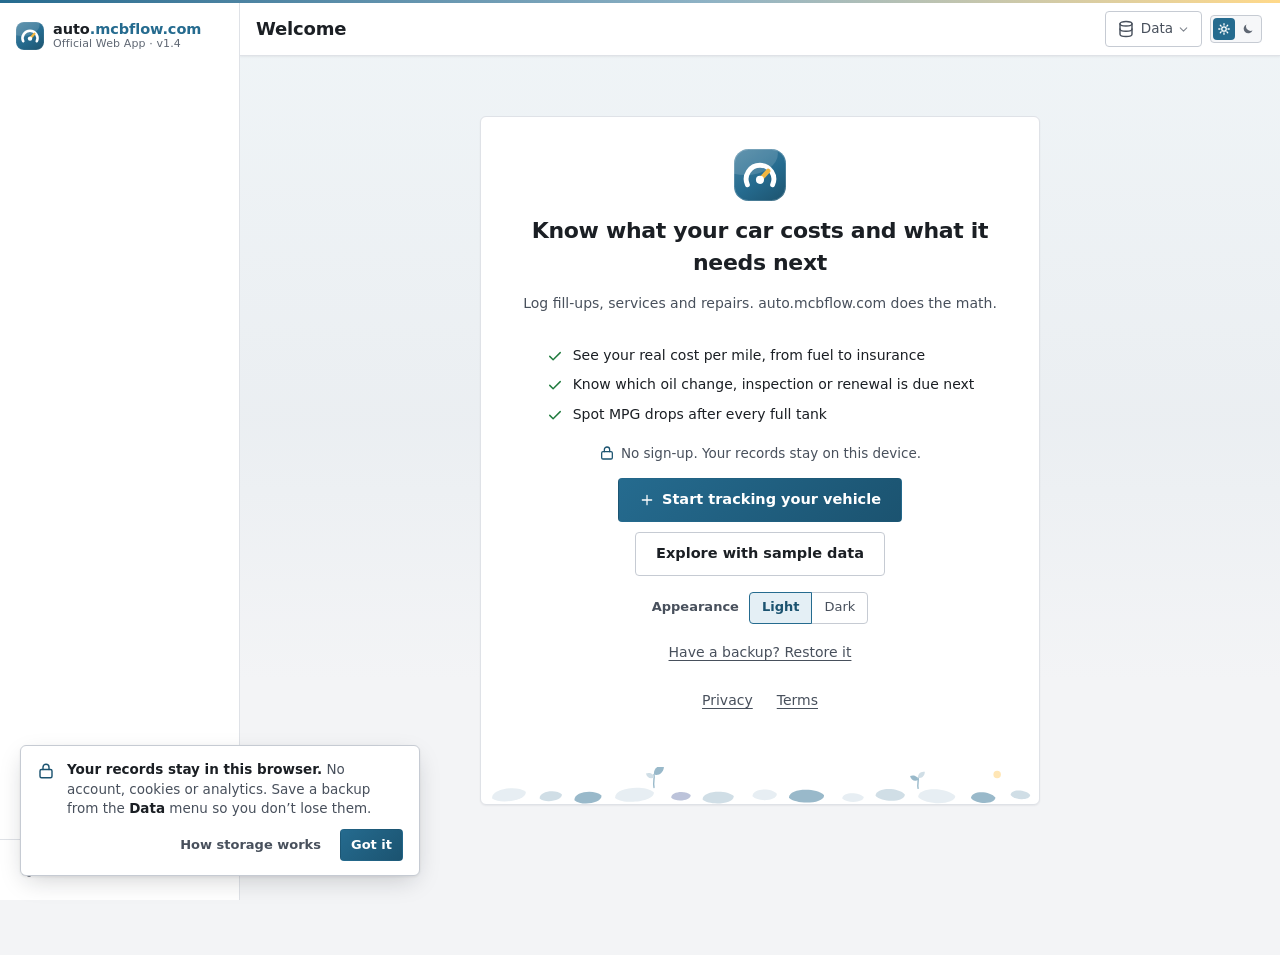
==== index.html @ eeb6099e "Add files via upload" ====
<!DOCTYPE html>
<html lang="en" data-app-short="Auto" data-app-domain="auto.mcbflow.com">
<head>
<meta charset="utf-8">
<meta name="viewport" content="width=device-width, initial-scale=1, viewport-fit=cover">
<title>Auto | Overview</title>
<meta name="description" content="Free vehicle log for fuel, service, repairs and cost per mile, with reminders for what’s due next. No account. Your records stay on your device.">
<link rel="canonical" href="https://auto.mcbflow.com/">
<meta name="theme-color" content="#256b8f">
<meta http-equiv="Content-Security-Policy" content="default-src 'none'; script-src 'self' 'unsafe-inline'; connect-src https://rxvcjdwmvxhwbdwncfhj.supabase.co; style-src 'self' 'unsafe-inline'; img-src 'self' data: blob:; manifest-src 'self'; worker-src 'self'; base-uri 'none'; form-action 'none'">
<meta name="referrer" content="no-referrer">
<meta property="og:type" content="website">
<meta property="og:site_name" content="auto.mcbflow.com">
<meta property="og:title" content="auto.mcbflow.com: free vehicle log for fuel, service and cost per mile">
<meta property="og:description" content="Free vehicle log for fuel, service, repairs and cost per mile, with reminders for what’s due next. No account. Your records stay on your device.">
<meta property="og:url" content="https://auto.mcbflow.com/">
<meta property="og:image" content="https://auto.mcbflow.com/og-image.png">
<meta property="og:image:width" content="1200">
<meta property="og:image:height" content="630">
<meta property="og:image:alt" content="auto.mcbflow.com: a vehicle log showing cost per mile, fuel economy and maintenance due">
<meta name="twitter:card" content="summary_large_image">
<script type="application/ld+json">{"@context":"https://schema.org","@type":"WebApplication","name":"auto.mcbflow.com","alternateName":"Auto","url":"https://auto.mcbflow.com/","description":"Free vehicle log for fuel, service, repairs and cost per mile, with reminders for what's due next. No account. Your records stay on your device.","applicationCategory":"UtilitiesApplication","operatingSystem":"Any (runs in a web browser)","isAccessibleForFree":true,"offers":{"@type":"Offer","price":"0","priceCurrency":"USD"},"author":{"@type":"Person","name":"Matthew Broyer","url":"https://matthewbroyer.com/"}}</script>
<meta name="mobile-web-app-capable" content="yes">
<meta name="apple-mobile-web-app-capable" content="yes">
<meta name="apple-mobile-web-app-title" content="Auto">
<meta name="application-name" content="Auto">
<link rel="manifest" href="manifest.json">
<link rel="apple-touch-icon" href="apple-touch-icon.png">
<link rel="icon" href="favicon.svg" type="image/svg+xml">
<link rel="icon" href="favicon.ico" sizes="any">
<script>
/* Load light unless dark was picked last time. Runs before first paint. */
(function(){var t='light';try{var d=JSON.parse(localStorage.getItem('auto')||'null');if(d&&d.settings&&d.settings.theme==='dark')t='dark'}catch(e){}document.documentElement.setAttribute('data-theme',t)})();
</script>
<style>
:root{
  color-scheme: light;
  /* shared "Utility" neutrals; app accent = steel/gunmetal */
  --bg:#f3f4f6; --surface:#ffffff; --surface-2:#f6f7f9; --surface-3:#eceef2; --border:#dfe2e7; --border-2:#c6cbd3;
  --text:#1b1f24; --text-2:#48505c; --muted:#5f6773;
  --accent:#256b8f; --accent-strong:#1b5370; --accent-soft:#e4eff5; --on-accent:#ffffff; --accent-line:rgba(37,107,143,.38);
  --ok:#1f7a3d; --ok-soft:#e3f2e8; --warn:#9a5c00; --warn-soft:#fbefd9; --bad:#b8322b; --bad-soft:#fbe5e3;
  /* chart series: steel-blue lead + validated companions (light surface) */
  --s1:#256b8f; --s2:#c47d10; --s3:#1f9d93; --s4:#7b5cc4; --s5:#d9677b; --s6:#6f7f2a;
  --grid:#e8eaed; --shadow:0 1px 2px rgba(20,24,31,.06); --on-bad:#ffffff;
  --r:6px; --r-sm:4px; --ctl:38px; --ctl-sm:32px; --ease:120ms ease;
  --font:"Segoe UI Variable Text","Segoe UI",system-ui,-apple-system,BlinkMacSystemFont,Roboto,"Helvetica Neue",Arial,sans-serif;
  --shadow-pop:0 8px 24px -6px rgba(20,24,31,.22),0 1px 3px rgba(20,24,31,.08); --hover-band:rgba(20,24,31,.045);
}
@media (prefers-color-scheme: dark){
  :root:where(:not([data-theme="light"])){
    color-scheme: dark;
    --bg:#16181c; --surface:#1e2126; --surface-2:#25292f; --surface-3:#2d3238; --border:#30353c; --border-2:#434a53;
    --text:#e9ecf0; --text-2:#b4bbc5; --muted:#8e97a3;
    --accent:#7db6d4; --accent-strong:#a6cde3; --accent-soft:#1f323d; --on-accent:#08161e; --accent-line:rgba(125,182,212,.45);
    --ok:#56c585; --ok-soft:#173226; --warn:#e5a740; --warn-soft:#3a2b12; --bad:#f07a70; --bad-soft:#3d1c1a;
    --s1:#5ba3c9; --s2:#bb7f14; --s3:#22a095; --s4:#8e7ae0; --s5:#d0637c; --s6:#6c8a2a;
    --grid:#2b3037; --shadow:0 1px 2px rgba(0,0,0,.3); --on-bad:#1c0c0b;
    --shadow-pop:0 10px 28px -6px rgba(0,0,0,.6),0 0 0 1px rgba(255,255,255,.03); --hover-band:rgba(255,255,255,.05);
  }
}
:root[data-theme="dark"]{
  color-scheme: dark;
  --bg:#16181c; --surface:#1e2126; --surface-2:#25292f; --surface-3:#2d3238; --border:#30353c; --border-2:#434a53;
  --text:#e9ecf0; --text-2:#b4bbc5; --muted:#8e97a3;
  --accent:#7db6d4; --accent-strong:#a6cde3; --accent-soft:#1f323d; --on-accent:#08161e; --accent-line:rgba(125,182,212,.45);
  --ok:#56c585; --ok-soft:#173226; --warn:#e5a740; --warn-soft:#3a2b12; --bad:#f07a70; --bad-soft:#3d1c1a;
  --s1:#5ba3c9; --s2:#bb7f14; --s3:#22a095; --s4:#8e7ae0; --s5:#d0637c; --s6:#6c8a2a;
  --grid:#2b3037; --shadow:0 1px 2px rgba(0,0,0,.3); --on-bad:#1c0c0b;
  --shadow-pop:0 10px 28px -6px rgba(0,0,0,.6),0 0 0 1px rgba(255,255,255,.03); --hover-band:rgba(255,255,255,.05);
}
*{box-sizing:border-box}
html,body{margin:0}
body{background:var(--bg);color:var(--text);font:15px/1.45 var(--font);-webkit-font-smoothing:antialiased}
button,input,select,textarea{font:inherit;color:inherit}
a{color:var(--accent)}
.num{font-variant-numeric:tabular-nums}
svg.i{width:18px;height:18px;flex:none;stroke:currentColor;fill:none;stroke-width:1.9;stroke-linecap:round;stroke-linejoin:round}

.vsel{max-width:240px;min-width:0;padding:8px 32px 8px 12px;border:1px solid var(--border);border-radius:9px;background:var(--surface-2);font-weight:600;appearance:none;background-image:linear-gradient(45deg,transparent 50%,var(--muted) 50%),linear-gradient(135deg,var(--muted) 50%,transparent 50%);background-position:calc(100% - 16px) 50%,calc(100% - 11px) 50%;background-size:5px 5px;background-repeat:no-repeat;text-overflow:ellipsis}
.iconbtn{width:38px;height:38px;border-radius:9px;border:1px solid var(--border);background:var(--surface);display:grid;place-items:center;cursor:pointer;color:var(--text-2)}
.iconbtn:hover{background:var(--surface-2);color:var(--text)}

main{max-width:1120px;margin:0 auto;padding:20px 16px 110px}
h1{font-size:22px;margin:0;letter-spacing:-.015em}
h2{font-size:16px;margin:0;letter-spacing:-.01em}
.head{display:flex;align-items:flex-end;justify-content:space-between;gap:12px;margin-bottom:16px;flex-wrap:wrap}
.sub{color:var(--text-2);font-size:14px;margin-top:2px}
.card{background:var(--surface);border:1px solid var(--border);border-radius:var(--r);box-shadow:var(--shadow)}
.pad{padding:16px}
.card-h{display:flex;align-items:center;justify-content:space-between;gap:10px;padding:14px 16px;border-bottom:1px solid var(--border)}
.card-h .sub{margin:0}
.grid{display:grid;gap:14px}
.g2{grid-template-columns:1fr 1fr}
.g3{grid-template-columns:repeat(3,1fr)}
.tiles{display:grid;grid-template-columns:repeat(4,1fr);gap:12px;margin-bottom:14px}
.tile{padding:14px 16px}
.tile .lbl{font-size:13px;color:var(--text-2)}
.tile .val{font-size:24px;font-weight:650;letter-spacing:-.02em;margin-top:2px}
.tile .note{font-size:12.5px;color:var(--muted);margin-top:2px}
.stack{display:flex;flex-direction:column;gap:14px}
.grid>*,.tiles>*,.vcards>*{min-width:0}
.more{display:block;width:100%;border:0;border-top:1px solid var(--border);background:none;padding:11px;cursor:pointer;color:var(--accent-strong);font-weight:600;border-radius:0 0 var(--r) var(--r)}
.more:hover{background:var(--surface-2)}

.btn{display:inline-flex;align-items:center;gap:7px;border:1px solid var(--border-2);background:var(--surface);padding:8px 13px;border-radius:9px;cursor:pointer;font-weight:550;font-size:14px;white-space:nowrap}
.btn:hover{background:var(--surface-2)}
.btn.pri{background:var(--accent);color:var(--on-accent);border-color:var(--accent)}
.btn.pri:hover{background:var(--accent-strong)}
.btn.sm{padding:5px 10px;font-size:13px}
.btn.ghost{border-color:transparent;background:none;color:var(--text-2)}
.btn.ghost:hover{background:var(--surface-2);color:var(--text)}
.btn.danger{color:var(--bad);border-color:var(--border-2)}
.btn .i{width:16px;height:16px}
.seg{display:inline-flex;border:1px solid var(--border);border-radius:9px;padding:2px;background:var(--surface-2)}
.seg button{border:0;background:none;padding:6px 11px;border-radius:7px;cursor:pointer;font-size:13.5px;color:var(--text-2);font-weight:500}
.seg button.on{background:var(--surface);color:var(--text);box-shadow:0 1px 2px rgba(0,0,0,.08);font-weight:600}

/* hero */
.hero{display:flex;gap:18px;align-items:center;justify-content:space-between;flex-wrap:wrap}
.hero .odo{font-size:44px;font-weight:700;letter-spacing:-.03em;line-height:1}
.hero .odo small{font-size:16px;font-weight:500;color:var(--muted);letter-spacing:0;margin-left:4px}
.vtitle{font-size:20px;font-weight:700;letter-spacing:-.015em}
.chips{display:flex;gap:6px;flex-wrap:wrap;margin-top:8px}
.chip{font-size:12.5px;padding:3px 9px;border-radius:99px;background:var(--surface-2);border:1px solid var(--border);color:var(--text-2)}

/* list rows */
.rows{display:flex;flex-direction:column}
.row{display:flex;gap:12px;align-items:center;padding:12px 16px;border-top:1px solid var(--border)}
.row:first-child{border-top:0}
.row.click{cursor:pointer}
.row.click:hover{background:var(--surface-2)}
.row .main{flex:1;min-width:0}
.row .t{font-weight:600}
.row .m{font-size:13px;color:var(--text-2);white-space:nowrap;overflow:hidden;text-overflow:ellipsis}
.row .amt{font-weight:600;text-align:right;white-space:nowrap}
.ic{width:34px;height:34px;border-radius:9px;display:grid;place-items:center;flex:none;background:var(--accent-soft);color:var(--accent-strong)}
.ic .i{width:17px;height:17px}

.pill{display:inline-flex;align-items:center;gap:5px;font-size:12px;font-weight:600;padding:3px 8px;border-radius:99px;white-space:nowrap}
.pill .i{width:13px;height:13px;stroke-width:2.4}
.pill.ok{background:var(--ok-soft);color:var(--ok)}
.pill.soon{background:var(--warn-soft);color:var(--warn)}
.pill.over{background:var(--bad-soft);color:var(--bad)}
.pill.unk{background:var(--surface-2);color:var(--text-2);border:1px solid var(--border)}
.pill.neutral{background:var(--accent-soft);color:var(--accent-strong)}
.meter{height:6px;border-radius:99px;background:var(--surface-2);border:1px solid var(--border);overflow:hidden;margin-top:7px}
.meter span{display:block;height:100%;border-radius:99px;background:var(--accent)}
.meter.soon span{background:var(--warn)} .meter.over span{background:var(--bad)} .meter.ok span{background:var(--ok)}

/* tables */
.tablewrap{overflow-x:auto}
table{width:100%;border-collapse:collapse;font-size:14px}
th{text-align:left;font-weight:600;color:var(--text-2);font-size:12.5px;padding:9px 12px;border-bottom:1px solid var(--border);white-space:nowrap;background:var(--surface-2)}
td{padding:10px 12px;border-bottom:1px solid var(--border);vertical-align:top}
tr:last-child td{border-bottom:0}
tbody tr{cursor:pointer}
tbody tr:hover td{background:var(--surface-2)}
td.r,th.r{text-align:right}
td .m{color:var(--text-2);font-size:12.5px}

.empty{padding:28px 16px;text-align:center;color:var(--text-2)}
.empty b{display:block;color:var(--text);margin-bottom:4px}
.toolbar{display:flex;gap:8px;align-items:center;flex-wrap:wrap}
.search{padding:7px 11px;border:1px solid var(--border);border-radius:9px;background:var(--surface);min-width:0;width:200px}

/* charts */
.chart{position:relative;padding:8px 12px 10px}
.chart svg{display:block;width:100%;overflow:visible}
.legend{display:flex;gap:14px;flex-wrap:wrap;font-size:12.5px;color:var(--text-2);padding:10px 16px 0}
.legend span{display:inline-flex;align-items:center;gap:6px}
.legend i{width:10px;height:10px;border-radius:3px;display:inline-block}
.axis{font-size:11px;fill:var(--muted)}
.dlabel{font-size:12px;fill:var(--text);font-weight:600}
#tip{position:fixed;z-index:60;pointer-events:none;background:var(--surface);border:1px solid var(--border-2);box-shadow:0 6px 24px rgba(0,0,0,.14);border-radius:9px;padding:8px 10px;font-size:12.5px;min-width:120px;display:none}
#tip .tl{font-weight:650;margin-bottom:3px}
#tip .tr{display:flex;gap:10px;justify-content:space-between;color:var(--text-2)}
#tip .tr b{color:var(--text);font-weight:600}
#tip .tr i{width:8px;height:8px;border-radius:2px;display:inline-block;margin-right:6px}
.hbar{display:flex;align-items:center;gap:10px;padding:8px 16px}
.hbar .nm{width:130px;font-size:13.5px;display:flex;align-items:center;gap:8px;flex:none}
.hbar .nm i{width:10px;height:10px;border-radius:3px;flex:none}
.hbar .trk{flex:1;height:14px;position:relative}
.hbar .trk span{position:absolute;left:0;top:0;bottom:0;border-radius:0 4px 4px 0;min-width:2px}
.hbar .v{width:88px;text-align:right;font-weight:600;font-size:13.5px}
.hbar .p{width:40px;text-align:right;color:var(--muted);font-size:12.5px}

/* vehicle cards */
.vcards{display:grid;grid-template-columns:repeat(auto-fill,minmax(300px,1fr));gap:14px}
.vcard{padding:16px;display:flex;flex-direction:column;gap:12px}
.vcard .top{display:flex;gap:12px;align-items:flex-start}
.vbadge{width:44px;height:44px;border-radius:11px;background:var(--accent-soft);color:var(--accent-strong);display:grid;place-items:center;flex:none}
.vbadge .i{width:24px;height:24px}
.kv{display:grid;grid-template-columns:1fr 1fr;gap:8px 14px;font-size:13.5px}
.kv div span{display:block;color:var(--muted);font-size:12px}

/* FAB + add sheet */
.fab{position:fixed;right:20px;bottom:24px;z-index:30;display:flex;align-items:center;gap:8px;padding:13px 18px;border-radius:99px;border:0;background:var(--accent);color:var(--on-accent);font-weight:650;box-shadow:0 6px 20px rgba(20,30,40,.25);cursor:pointer}
.fab .i{width:20px;height:20px;stroke-width:2.4}
dialog{border:0;padding:0;border-radius:16px;background:var(--surface);color:var(--text);width:min(560px,calc(100vw - 24px));max-height:calc(100vh - 40px);box-shadow:0 20px 60px rgba(0,0,0,.3)}
dialog::backdrop{background:rgba(10,14,18,.5)}
.dlg-h{display:flex;align-items:center;justify-content:space-between;padding:16px 18px;border-bottom:1px solid var(--border);position:sticky;top:0;background:var(--surface);z-index:1}
.dlg-b{padding:16px 18px;display:grid;grid-template-columns:1fr 1fr;gap:12px 12px}
.dlg-f{display:flex;gap:8px;justify-content:flex-end;padding:14px 18px;border-top:1px solid var(--border);position:sticky;bottom:0;background:var(--surface)}
.fld{display:flex;flex-direction:column;gap:5px;grid-column:span 2}
.fld.half{grid-column:span 1}
.fld label{font-size:13px;font-weight:600;color:var(--text-2)}
.fld .hint{font-size:12px;color:var(--muted)}
.fld input[type=text],.fld input[type=number],.fld input[type=date],.fld select,.fld textarea{width:100%;padding:9px 11px;border:1px solid var(--border-2);border-radius:9px;background:var(--surface)}
.fld textarea{min-height:70px;resize:vertical}
.fld input:focus,.fld select:focus,.fld textarea:focus,.search:focus,.vsel:focus{outline:2px solid var(--accent);outline-offset:1px}
.chk{display:flex;align-items:center;gap:9px;font-size:14px;cursor:pointer;padding:3px 0}
.chk input{width:17px;height:17px;accent-color:var(--accent)}
.tasks{display:grid;grid-template-columns:1fr 1fr;gap:2px 12px;padding:8px 10px;border:1px solid var(--border);border-radius:9px;background:var(--surface-2);max-height:220px;overflow:auto}
.fld.err input,.fld.err select{border-color:var(--bad)}
.addgrid{display:grid;grid-template-columns:1fr 1fr;gap:10px;padding:16px 18px}
.addgrid button{display:flex;align-items:center;gap:12px;padding:14px;border:1px solid var(--border);border-radius:11px;background:var(--surface);cursor:pointer;text-align:left}
.addgrid button:hover{background:var(--surface-2);border-color:var(--border-2)}
.addgrid b{display:block;font-size:14.5px}
.addgrid small{color:var(--text-2);font-size:12.5px}

#toast{position:fixed;left:50%;bottom:90px;transform:translateX(-50%);background:var(--text);color:var(--bg);padding:10px 16px;border-radius:10px;font-size:14px;z-index:70;opacity:0;transition:opacity .2s;pointer-events:none}
#toast.on{opacity:1}
.welcome{max-width:560px;margin:40px auto;text-align:center;padding:32px 24px}
.welcome .logo{display:block;width:56px;height:56px;margin:0 auto 14px}
.welcome .logo svg{width:32px;height:32px}
.welcome p{color:var(--text-2)}
.wlist{list-style:none;padding:0;margin:18px auto 0;display:inline-flex;flex-direction:column;gap:9px;text-align:left}
.wlist li{display:flex;gap:9px;align-items:flex-start}
.wlist .i{color:var(--ok);margin-top:2px}
.wsafe{font-size:13.5px;margin:20px 0 0}
.wsafe .i{width:16px;height:16px;color:var(--accent-strong);vertical-align:-3px;margin-right:6px}
.faq .a ul{margin:6px 0 0;padding-left:18px}
.muted{color:var(--muted)}
.skip{position:fixed;left:12px;top:-60px;z-index:100;background:var(--surface);color:var(--text);padding:10px 14px;border-radius:9px;border:2px solid var(--accent);font-weight:600}
.skip:focus{top:12px}
main:focus{outline:none}
.fld .glabel{font-size:13px;font-weight:600;color:var(--text-2)}
.legal{max-width:720px}
.legal h2{margin:22px 0 6px}
.legal p,.legal li{color:var(--text-2);font-size:14.5px}
.legal ul{padding-left:20px;margin:6px 0}
.legal .card{padding:4px 20px 20px}
.legal-links{display:flex;gap:4px;justify-content:center;flex-wrap:wrap}
.fine{font-size:12.5px;color:var(--muted);margin:14px 2px 0}
.trow{display:flex;gap:12px;align-items:center;padding:10px 16px;border-top:1px solid var(--border)}
.trow .main{flex:1;min-width:0}
.trow .t{font-weight:600;white-space:nowrap;overflow:hidden;text-overflow:ellipsis}
.trow .m{font-size:12.5px;color:var(--text-2)}
.mt{margin-top:14px}

/* progress, back-to-top */
#progress{position:absolute;left:0;bottom:-1px;height:2px;width:0;background:var(--accent);z-index:2;pointer-events:none}
.totop{position:fixed;right:20px;bottom:88px;z-index:30;width:44px;height:44px;border-radius:99px;border:1px solid var(--border-2);background:var(--surface);color:var(--text-2);display:grid;place-items:center;cursor:pointer;box-shadow:var(--shadow);opacity:0;transform:translateY(8px);pointer-events:none;transition:opacity .2s,transform .2s,background .15s,color .15s}
.totop.on{opacity:1;transform:none;pointer-events:auto}
.totop:hover{background:var(--surface-2);color:var(--text);border-color:var(--muted)}
/* hover + focus states */
.btn,.iconbtn,.fab,.seg button,.addgrid button,.more,.sr,.vsel,.faq summary{transition:background .15s,color .15s,border-color .15s,transform .15s,box-shadow .15s}
.btn:active,.iconbtn:active,.fab:active{transform:translateY(1px)}
.btn.danger:hover{background:var(--bad-soft);border-color:var(--bad)}
.btn.dangerfill{background:var(--bad);border-color:var(--bad);color:var(--on-bad)}
.btn.dangerfill:hover{filter:brightness(.92);background:var(--bad)}
.btn:disabled{opacity:.45;cursor:not-allowed;filter:none}
.seg button:hover:not(.on){color:var(--text);background:var(--border)}
.seg button.on:hover{box-shadow:0 1px 4px rgba(0,0,0,.2)}
.fab:hover{background:var(--accent-strong);box-shadow:0 8px 24px rgba(20,30,40,.3)}
.vsel:hover{border-color:var(--border-2)}
.vcard[data-act]:hover{border-color:var(--border-2);box-shadow:0 2px 4px rgba(16,24,32,.08),0 8px 24px rgba(16,24,32,.08)}
button:focus-visible,summary:focus-visible,[data-act]:focus-visible{outline:2px solid var(--accent);outline-offset:2px}
/* loading / entrance animation (view changes only) */
@keyframes rise{from{opacity:0;transform:translateY(6px)}to{opacity:1;transform:none}}
@keyframes growY{from{transform:scaleY(0)}}
@keyframes growX{from{transform:scaleX(0)}}
@keyframes draw{to{stroke-dashoffset:0}}
@keyframes fadein{from{opacity:0}}
main.anim>*{animation:rise .28s ease both}
main.anim>*:nth-child(2){animation-delay:.03s} main.anim>*:nth-child(3){animation-delay:.06s} main.anim>*:nth-child(4){animation-delay:.09s} main.anim>*:nth-child(n+5){animation-delay:.12s}
main.anim .chart g.col{transform-box:fill-box;transform-origin:50% 100%;animation:growY .3s cubic-bezier(.2,.7,.2,1) both}
main.anim .chart path.line{stroke-dasharray:1;stroke-dashoffset:1;animation:draw .4s ease forwards}
main.anim .chart path.area{animation:fadein .3s ease .1s both}
main.anim .meter span,main.anim .hbar .trk span{transform-origin:left;animation:growX .35s cubic-bezier(.2,.7,.2,1) .05s both}
@media (prefers-reduced-motion:reduce){*,*::before,*::after{animation-duration:.01ms!important;animation-delay:0s!important;transition-duration:.01ms!important}}
/* search */
dialog.sdlg{margin-top:8vh}
.sbox{flex:1;display:flex;align-items:center;gap:8px;border:1px solid var(--border-2);border-radius:10px;padding:0 10px;background:var(--surface-2);color:var(--muted);min-width:0}
.sbox:focus-within{outline:2px solid var(--accent);outline-offset:1px}
.sbox input{flex:1;border:0;background:none;padding:10px 0;outline:none;min-width:0;color:var(--text)}
.sres{max-height:min(62vh,540px);overflow:auto;padding:4px 0 10px}
.sgrp{font-size:11.5px;font-weight:650;color:var(--muted);text-transform:uppercase;letter-spacing:.05em;padding:12px 18px 4px}
.sr{display:flex;gap:12px;align-items:center;width:100%;border:0;background:none;text-align:left;padding:9px 18px;cursor:pointer}
.sr:hover,.sr.on{background:var(--surface-2)}
.sr .body{flex:1;min-width:0}
.sr .t{font-weight:600;white-space:nowrap;overflow:hidden;text-overflow:ellipsis}
.sr .m{font-size:12.5px;color:var(--text-2);white-space:nowrap;overflow:hidden;text-overflow:ellipsis}
.shint{padding:22px 18px;color:var(--text-2);font-size:14px;text-align:center}
.smore{padding:4px 18px 6px 64px;font-size:12.5px;color:var(--muted)}
mark{background:var(--warn-soft);color:inherit;border-radius:3px;padding:0 1px}
/* FAQ */
.faq-sec{font-size:11.5px;font-weight:650;color:var(--muted);text-transform:uppercase;letter-spacing:.05em;padding:16px 16px 6px}
.faq details{border-top:1px solid var(--border)}
.faq summary{list-style:none;cursor:pointer;padding:13px 16px;font-weight:600;display:flex;justify-content:space-between;align-items:center;gap:12px}
.faq summary::-webkit-details-marker{display:none}
.faq summary:hover{background:var(--surface-2)}
.faq summary .i{color:var(--muted);transition:transform .2s}
.faq details[open] summary .i{transform:rotate(180deg)}
.faq .a{padding:0 16px 14px;color:var(--text-2);font-size:14px;max-width:760px}
.faq details[open] .a{animation:rise .2s ease}
/* storage notice */
.notice{position:fixed;left:20px;bottom:24px;z-index:40;max-width:440px;background:var(--surface);border:1px solid var(--border-2);border-radius:14px;box-shadow:0 10px 32px rgba(0,0,0,.18);padding:14px 16px;display:flex;flex-direction:column;gap:10px;animation:rise .3s ease both}
.notice[hidden]{display:none}
.notice .nt{display:flex;gap:12px;align-items:flex-start}
.notice .nt .i{color:var(--accent-strong);margin-top:2px}
.notice p{margin:0;font-size:13.5px;color:var(--text-2)}
.notice p b{color:var(--text)}
.notice .nb{display:flex;gap:8px;justify-content:flex-end}
/* confirm modal */
#cfm{width:min(440px,calc(100vw - 24px))}
.cfm-b{display:flex;gap:14px;padding:20px 20px 16px}
.cfm-ic{width:40px;height:40px;border-radius:11px;display:grid;place-items:center;flex:none;background:var(--warn-soft);color:var(--warn)}
.cfm-ic.bad{background:var(--bad-soft);color:var(--bad)}
.cfm-b h2{margin-bottom:6px}
.cfm-b p{margin:0;color:var(--text-2);font-size:14px}
.cfm-b input{margin-top:12px;width:100%;padding:9px 11px;border:1px solid var(--border-2);border-radius:9px;background:var(--surface);letter-spacing:.06em}
.cfm-b input:focus{outline:2px solid var(--accent);outline-offset:1px}

/* onboarding */
.btn{min-height:38px}.btn.sm{min-height:32px}
.btn.lg{min-height:48px;padding:12px 20px;font-size:15px}
.linkbtn{border:0;background:none;color:var(--text-2);cursor:pointer;font-weight:500;text-decoration:underline;text-underline-offset:3px;padding:10px;margin-top:8px;min-height:44px}
.linkbtn:hover{color:var(--text)}
.ob{max-width:540px;margin:16px auto;padding:22px 24px 24px}
.ob .sub{margin-top:4px}
.ob-prog{margin-bottom:18px}
.ob-top{display:flex;justify-content:space-between;align-items:center;font-size:13px;font-weight:600;color:var(--text-2);margin-bottom:8px}
.ob-bar{height:6px;border-radius:99px;background:var(--surface-2);border:1px solid var(--border);overflow:hidden}
.ob-bar span{display:block;height:100%;background:var(--accent);border-radius:99px;transition:width .3s ease}
.obtiles{display:grid;grid-template-columns:repeat(3,1fr);gap:10px;margin-top:18px}
.obtiles button{display:flex;flex-direction:column;align-items:center;justify-content:center;gap:8px;min-height:96px;border:1px solid var(--border-2);border-radius:12px;background:var(--surface);cursor:pointer;font-weight:600;transition:background .15s,border-color .15s,transform .1s}
.obtiles button:hover{background:var(--surface-2);border-color:var(--accent)}
.obtiles button:active{transform:scale(.98)}
.obtiles button.on{border-color:var(--accent);background:var(--accent-soft)}
.obtiles .i{width:30px;height:30px;color:var(--accent-strong)}
.ob-form{display:flex;flex-direction:column;gap:14px;margin-top:18px}
.ob-form input[type=text],.ob-form input[type=number]{min-height:48px;font-size:16px}
.ob-odo{display:flex;align-items:center;gap:10px}
.ob-odo input{font-size:26px!important;font-weight:650;min-height:58px!important}
.ob-odo span{font-size:18px;color:var(--muted);font-weight:600}
.ob-chk{align-items:flex-start;padding:12px;border:1px solid var(--border);border-radius:10px;background:var(--surface-2)}
.ob-chk input{margin-top:2px}
.ob-chk small{display:block;color:var(--text-2);font-size:13px;margin-top:2px}
.ob-err{color:var(--bad);font-size:13.5px;font-weight:600}
.ob-err:empty{display:none}
.ob-acts{display:flex;justify-content:space-between;gap:10px;margin-top:18px}
.ob-form .ob-acts{margin-top:4px}
.ob-acts .btn{min-height:46px;padding:10px 18px;font-size:15px}
.ob-done{width:64px;height:64px;border-radius:99px;background:var(--ok-soft);color:var(--ok);display:grid;place-items:center;margin:4px 0 14px;animation:pop .3s cubic-bezier(.2,.9,.3,1.3) both}
.ob-done .i{width:34px;height:34px;stroke-width:2.6}
.ob-done.sm{width:40px;height:40px;margin:0;flex:none}
.ob-done.sm .i{width:22px;height:22px}
.ob-next{margin-top:16px;padding:14px;border-radius:10px;background:var(--accent-soft);font-size:14px}
.ob-next b{display:block;margin-bottom:2px}
@keyframes pop{from{transform:scale(.5);opacity:0}to{transform:none;opacity:1}}
/* setup checklist + overdue bar */
.cl{margin-bottom:14px}
.cl-bar{margin:12px 16px 4px}
.cl-row{width:100%;border:0;border-top:1px solid var(--border);background:none;text-align:left;min-height:52px;color:inherit}
.cl-row>.i{color:var(--muted)}
.cl-ic{width:22px;height:22px;border-radius:99px;border:2px solid var(--border-2);display:grid;place-items:center;flex:none}
.cl-row.done .cl-ic{background:var(--ok);border-color:var(--ok)}
.cl-row.done .cl-ic .i{width:14px;height:14px;stroke-width:3;color:var(--surface)}
.cl-row.done .t{color:var(--muted);text-decoration:line-through;font-weight:500}
.cl-done,.alertbar{display:flex;gap:12px;align-items:center;padding:12px 16px;margin-bottom:14px}
.alertbar{border-color:var(--bad)}
.cl-done .main,.alertbar .main{flex:1;min-width:0}
.cl-done .t,.alertbar .t{font-weight:650}
.cl-done .m,.alertbar .m{font-size:13px;color:var(--text-2)}
.ic.bad{background:var(--bad-soft);color:var(--bad)}
.hero-acts{display:flex;gap:8px;margin-top:14px;justify-content:flex-end;flex-wrap:wrap}
/* forms: optional fields tucked away */
.fmore{grid-column:span 2;border-top:1px solid var(--border)}
.fmore>summary{list-style:none;cursor:pointer;display:flex;align-items:center;gap:6px;min-height:44px;font-weight:600;color:var(--accent-strong)}
.fmore>summary::-webkit-details-marker{display:none}
.fmore>summary .i{width:16px;height:16px;transition:transform .2s}
.fmore[open]>summary .i{transform:rotate(180deg)}
.fmore>.dlg-b{padding:4px 0 0}
.hint.warn{color:var(--warn);font-weight:600}
#toast.act{pointer-events:auto}
#toast button{margin-left:14px;border:0;background:none;color:var(--bg);font-weight:700;text-decoration:underline;cursor:pointer;padding:6px 4px;min-height:36px}

@media (max-width:860px){
  .tiles{grid-template-columns:1fr 1fr}
  .g2,.g3{grid-template-columns:1fr}
}
@media (max-width:640px){
  body{font-size:14.5px}
  .notice{left:12px;right:12px;bottom:calc(72px + env(safe-area-inset-bottom));max-width:none}
  .totop{right:18px;bottom:calc(140px + env(safe-area-inset-bottom) + var(--notice-h,0px))}
  .vsel{max-width:none;flex:1}
  .fab{bottom:calc(76px + env(safe-area-inset-bottom) + var(--notice-h,0px));right:16px;padding:14px}
  .fab span{display:none}
  main{padding-bottom:calc(150px + var(--notice-h,0px))}
  .hero .odo{font-size:36px}
  .hero>div:last-child{text-align:left!important}
  .tile .val{font-size:20px}
  .dlg-b{grid-template-columns:1fr}
  .fld.half{grid-column:span 2}
  .tasks{grid-template-columns:1fr}
  .hbar .nm{width:100px}
  .hbar .p{display:none}
  .hide-sm{display:none}
  .btn{min-height:44px}
  .btn.sm{min-height:40px}
  .iconbtn{width:44px;height:44px}
  .chk{padding:8px 0}
  .obtiles{grid-template-columns:1fr 1fr}
  .ob{padding:18px 16px 20px;margin:4px auto}
  .hero-acts{justify-content:flex-start}
  th,td{padding:9px 8px}
  td .m{font-size:12px}
  .search{width:100%}
  .addgrid{grid-template-columns:1fr}
  #toast{bottom:150px}
}

/* =====================================================================
   UTILITY THEME — desktop-software look, slate accent. Loaded last;
   overrides the earlier rounded/animated layer. Geometry: --r for panels,
   --r-sm for controls. Motion: <=120ms, no entrance choreography.
   ===================================================================== */
body{font-family:var(--font);font-size:14px;line-height:1.45}
h1,h2,h3{font-weight:600;letter-spacing:-.005em}
h1{font-size:22px;font-weight:650;letter-spacing:-.015em}
h2{font-size:14.5px}
::selection{background:color-mix(in srgb,var(--accent) 28%,transparent)}
.sub{font-size:13.5px}

/* motion: no lifts, no entrance animation, quick colour transitions only */
main.anim>*,main.anim .chart g.col,main.anim .chart path.line,main.anim .chart path.area,
main.anim .meter span,main.anim .hbar .trk span,.faq details[open] .a,.notice,.ob-done{animation:none}
main.anim .chart path.line{stroke-dasharray:none;stroke-dashoffset:0}
.btn,.iconbtn,.fab,.seg button,.addgrid button,.more,.sr,.vsel,.faq summary,.obtiles button,
.row.click,.cl-row,input,select,textarea{transition:background-color var(--ease),border-color var(--ease),color var(--ease),box-shadow var(--ease)}
.btn:active,.iconbtn:active,.fab:active,.obtiles button:active{transform:none}
.faq summary .i,.fmore>summary .i{transition:transform var(--ease)}
.ob-bar span{transition:width .2s ease}
#toast{transition:opacity var(--ease)}
.totop{transform:none;transition:opacity var(--ease),background-color var(--ease),color var(--ease)}

.vsel{min-height:var(--ctl-sm);padding:4px 30px 4px 10px;border-radius:var(--r-sm);border-color:var(--border-2);background-color:var(--surface);font-size:13.5px}
.vsel:hover{border-color:color-mix(in srgb,var(--text) 35%,var(--border-2))}
.iconbtn{width:var(--ctl-sm);height:var(--ctl-sm);border-radius:var(--r-sm);border-color:transparent;background:none}
.iconbtn:hover{background:var(--surface-2);border-color:var(--border)}
.iconbtn .i{width:17px;height:17px}
#progress{height:2px}

/* page structure */
main{padding-top:20px}
.head{margin-bottom:14px}
.grid,.stack,.vcards{gap:12px}
.tiles{gap:12px;margin-bottom:12px}
.mt{margin-top:12px}

/* cards / panels */
.card{border-radius:var(--r);box-shadow:var(--shadow)}
.card-h{padding:12px 16px}
.more{border-radius:0 0 var(--r) var(--r);font-size:13.5px;min-height:40px}
.tile .lbl{font-size:12px;font-weight:600;color:var(--text-2)}
.tile .val{font-size:22px;font-weight:650;letter-spacing:-.01em;margin-top:4px}
.tile .note{font-size:12px}
.hero{border-left:3px solid var(--accent);padding:18px 20px}
.hero .odo{font-size:clamp(34px,6vw,44px);font-weight:650;letter-spacing:-.02em}
.vtitle{font-weight:650}
.vcard[data-act]:hover{border-color:var(--border-2);box-shadow:var(--shadow);background:var(--surface-2)}
.vbadge{width:40px;height:40px;border-radius:var(--r)}
.vbadge .i{width:22px;height:22px}
.ic{width:32px;height:32px;border-radius:var(--r-sm)}
.alertbar{border-left:3px solid var(--bad)}
.cl-done{border-left:3px solid var(--ok)}
.empty{padding:28px 16px;font-size:13.5px}

/* chips, pills, meters: squared */
.chip{border-radius:var(--r-sm);font-size:12px;padding:2px 8px}
.pill{border-radius:var(--r-sm);font-size:11.5px;padding:2px 7px;font-weight:600}
.meter,.ob-bar{height:8px;border-radius:2px;border:0;background:var(--grid)}
.meter span,.ob-bar span{border-radius:2px}
.hbar .trk span{border-radius:0 2px 2px 0}
.legend i,.hbar .nm i{border-radius:2px}
mark{border-radius:2px}

/* buttons */
.btn{border-radius:var(--r-sm);min-height:var(--ctl);padding:0 14px;font-size:13.5px;justify-content:center}
.btn:hover{background:var(--surface-2);border-color:color-mix(in srgb,var(--text) 30%,var(--border-2))}
.btn:active{background:var(--surface-3)}
.btn.sm{min-height:var(--ctl-sm);padding:0 10px;font-size:13px}
.btn.lg{min-height:44px;padding:0 20px;font-size:14.5px}
.btn.pri{font-weight:600}
.btn.pri:hover{background:var(--accent-strong);border-color:var(--accent-strong)}
.btn.pri:active{filter:brightness(.94)}
.btn.ghost{border-color:transparent}
.btn.ghost:hover{border-color:transparent}
.btn.danger{border-color:color-mix(in srgb,var(--bad) 45%,var(--border-2))}
.btn:disabled,.btn:disabled:hover{opacity:1;background:var(--surface-2);border-color:var(--border);color:var(--muted);cursor:not-allowed}
.btn.pri:disabled,.btn.pri:disabled:hover{background:color-mix(in srgb,var(--accent) 35%,var(--surface-2));border-color:transparent;color:color-mix(in srgb,var(--on-accent) 80%,transparent)}
button:focus-visible,summary:focus-visible,[data-act]:focus-visible,a:focus-visible{outline:2px solid var(--accent);outline-offset:1px}
.linkbtn{min-height:var(--ctl)}

/* segmented control: joined rectangles, selected = soft accent (keeps the primary button dominant) */
.seg{padding:0;gap:0;border:0;background:none;border-radius:var(--r-sm)}
.seg button{border:1px solid var(--border-2);border-radius:0;margin-left:-1px;min-height:var(--ctl-sm);padding:0 12px;font-size:13px;background:var(--surface);color:var(--text-2)}
.seg button:first-child{border-radius:var(--r-sm) 0 0 var(--r-sm);margin-left:0}
.seg button:last-child{border-radius:0 var(--r-sm) var(--r-sm) 0}
.seg button:hover:not(.on){background:var(--surface-2);color:var(--text)}
.seg button.on,.seg button.on:hover{position:relative;z-index:1;background:var(--accent-soft);border-color:var(--accent);color:var(--accent-strong);box-shadow:none;font-weight:600}
.toolbar .seg button{min-height:var(--ctl)}

/* forms */
.fld{gap:4px}
.fld label,.fld .glabel{font-size:12.5px;font-weight:600}
.fld input[type=text],.fld input[type=number],.fld input[type=date],.fld select,.fld textarea,.search,.cfm-b input{border-radius:var(--r-sm);border-color:var(--border-2);padding:6px 9px;font-size:14px}
.fld input[type=text],.fld input[type=number],.fld input[type=date],.fld select,.search,.cfm-b input{min-height:var(--ctl)}
.fld input:hover:not(:focus),.fld select:hover:not(:focus),.fld textarea:hover:not(:focus),.search:hover:not(:focus){border-color:color-mix(in srgb,var(--text) 35%,var(--border-2))}
.fld input:focus,.fld select:focus,.fld textarea:focus,.search:focus,.vsel:focus,.cfm-b input:focus{outline:none;border-color:var(--accent);box-shadow:0 0 0 1px var(--accent)}
.fld.err input,.fld.err select{box-shadow:0 0 0 1px var(--bad)}
input::placeholder,textarea::placeholder{color:var(--muted);opacity:.85}
.tasks{border-radius:var(--r-sm)}
.chk input{width:16px;height:16px}
.fmore>summary{font-size:13.5px}

/* tables */
table{font-size:13.5px}
th{font-size:12px;padding:7px 12px;border-bottom-color:var(--border-2)}
td{padding:8px 12px}
tbody tr:hover td{background:var(--hover-band)}
.tablewrap{border-top:1px solid var(--border)}
.card-h+.tablewrap{border-top:0}

/* lists */
.row{padding:10px 16px}
.row.click:hover,.cl-row:hover{background:var(--hover-band)}
.cl-ic{border-radius:var(--r-sm);width:20px;height:20px}

/* charts */
.chart{padding:8px 12px 10px}
#tip{border-radius:var(--r-sm);box-shadow:var(--shadow-pop);padding:7px 10px}
#tip .tr i{border-radius:2px}

/* overlays: dialogs, search, add menu, toasts, notice */
dialog{border-radius:8px;box-shadow:var(--shadow-pop);border:1px solid var(--border)}
dialog::backdrop{background:rgba(10,12,16,.45)}
.dlg-h{padding:14px 18px}
.dlg-h h2{font-size:16px}
.dlg-f{padding:12px 18px}
.addgrid{gap:8px}
.addgrid button{border-radius:var(--r);padding:12px}
.addgrid button:hover{border-color:var(--accent)}
.sbox{border-radius:var(--r-sm);background:var(--surface);min-height:var(--ctl)}
.sbox:focus-within{outline:none;border-color:var(--accent);box-shadow:0 0 0 1px var(--accent)}
.sr{border-radius:0}
.sr.on{box-shadow:inset 2px 0 0 var(--accent)}
.sgrp,.faq-sec{font-size:11.5px;letter-spacing:.06em}
.cfm-ic{width:36px;height:36px;border-radius:var(--r)}
#toast{border-radius:var(--r);box-shadow:var(--shadow-pop)}
.notice{border-radius:var(--r);box-shadow:var(--shadow-pop);max-width:400px}
.skip{border-radius:var(--r-sm)}

/* floating actions: squared, not pills */
.fab{border-radius:var(--r);padding:0 18px;min-height:46px;box-shadow:var(--shadow-pop);font-weight:600}
.fab:hover{box-shadow:var(--shadow-pop)}
.totop{border-radius:var(--r);width:40px;height:40px;box-shadow:var(--shadow-pop)}

/* onboarding / welcome */
.ob{padding:20px 24px 24px}
.obtiles button{border-radius:var(--r);min-height:92px}
.obtiles button:hover{border-color:var(--accent)}
.obtiles button.on{box-shadow:inset 0 0 0 1px var(--accent)}
.ob-chk,.ob-next{border-radius:var(--r)}
.ob-next{border-left:3px solid var(--accent)}
.ob-form input[type=text],.ob-form input[type=number]{min-height:44px;font-size:16px}
.ob-odo input{min-height:54px!important}
.ob-acts .btn{min-height:44px}
.ob-done{border-radius:var(--r);width:56px;height:56px}
.ob-done.sm{width:36px;height:36px}
.welcome .logo{width:52px;height:52px;border-radius:8px}

/* FAQ */
.faq summary{padding:12px 16px;font-size:14px}

@media (max-width:640px){
  .fab{min-height:52px;width:52px;padding:0;justify-content:center}
  .hero{padding:16px}
  .hero .odo{font-size:34px}
  .tile .val{font-size:20px}
  .card-h{padding:12px 14px}
}
/* touch & small screens: keep 44px targets */
@media (pointer:coarse),(max-width:640px){
  :root{--ctl:44px;--ctl-sm:40px}
  .iconbtn{width:44px;height:44px}
  .vsel{min-height:44px}
  .seg button{min-height:44px}
}
@media print{.fab,.totop,.notice{box-shadow:none}.hero{border-left-width:1px}}

/* shared ecosystem components: logo badge + light/dark switch */
.welcome .logo{width:52px;height:52px;border-radius:var(--r)}
.welcome .logo svg{width:100%;height:100%}
/* shared ecosystem: Data menu + "backed up" chip */
.dwrap{position:relative}
.dbtn[aria-expanded="true"]{background:var(--surface-2);border-color:var(--accent)}
.bk-chip{display:inline-flex;align-items:center;gap:6px;min-height:var(--ctl-sm);padding:0 10px;border:1px solid var(--border);border-radius:var(--r-sm);background:var(--surface);color:var(--text-2);font-size:12.5px;font-weight:550;cursor:pointer;white-space:nowrap;transition:background-color var(--ease),border-color var(--ease),color var(--ease)}
.bk-chip[hidden]{display:none}
.bk-chip .i{width:14px;height:14px;stroke-width:2.2;color:var(--ok)}
.bk-chip:hover{background:var(--surface-2);border-color:var(--border-2);color:var(--text)}
.bk-chip.stale{background:var(--warn-soft);border-color:color-mix(in srgb,var(--warn) 45%,transparent);color:var(--warn)}
.bk-chip.stale .i{color:var(--warn)}
.bk-chip:focus-visible{outline:2px solid var(--accent);outline-offset:1px}
.dm-panel{position:absolute;right:0;top:calc(100% + 6px);z-index:40;width:320px;background:var(--surface);border:1px solid var(--border-2);border-radius:var(--r);box-shadow:var(--shadow-pop);padding:4px}
.dm-panel[hidden]{display:none}
.dm-item{display:flex;align-items:center;gap:11px;width:100%;min-height:48px;padding:7px 10px;border:0;border-radius:var(--r-sm);background:none;text-align:left;cursor:pointer;color:var(--text);transition:background-color var(--ease)}
.dm-item:hover,.dm-item:focus-visible{background:var(--surface-2);outline:none}
.dm-item:focus-visible{box-shadow:inset 0 0 0 2px var(--accent)}
.dm-item>.i{color:var(--text-2)}
.dm-t{flex:1;min-width:0;display:flex;flex-direction:column}
.dm-t b{font-weight:600;font-size:13.5px}
.dm-t small{font-size:12px;color:var(--muted);white-space:nowrap;overflow:hidden;text-overflow:ellipsis}
.dm-item.pri{background:var(--accent);color:var(--on-accent);margin-bottom:4px}
.dm-item.pri>.i,.dm-item.pri small{color:inherit;opacity:.85}
.dm-item.pri:hover{background:var(--accent-strong)}
.dm-item.pri:focus-visible{box-shadow:0 0 0 2px var(--surface),0 0 0 4px var(--accent)}
.dm-item kbd{font:600 11px var(--font);padding:2px 5px;border-radius:3px;border:1px solid currentColor;opacity:.7}
.dm-sep{height:1px;background:var(--border);margin:4px 6px}
.dm-foot{border-top:1px solid var(--border);margin-top:4px;padding:10px 10px 6px;font-size:12.5px;color:var(--text-2);display:flex;flex-direction:column;gap:6px}
.dm-foot b{color:var(--text);font-weight:600;word-break:break-all}
.inlink{border:0;background:none;padding:0;color:var(--accent-strong);font:inherit;font-weight:600;text-decoration:underline;text-underline-offset:2px;cursor:pointer}
.inlink:hover{color:var(--text)}
.loc{font-size:12.5px;color:var(--text-2)}
.loc b{color:var(--text);font-weight:600;word-break:break-all}
.cfm-alt{margin-right:auto}
.wtheme{display:flex;align-items:center;justify-content:center;gap:10px;margin-top:16px;font-size:13px;color:var(--text-2);font-weight:600}
.rn-list{margin:6px 0 0;padding-left:18px}
.rn-list li{margin:3px 0}
@media (max-width:640px){
  .dm-panel{position:fixed;left:8px;right:8px;width:auto}
}
@media (max-width:520px){
  .bk-chip{display:none!important}
}

/* ===== v1.2: attachments, timeline, glovebox, problems, quotes, tools ===== */
.fchips{display:flex;flex-wrap:wrap;gap:6px;margin-top:6px}
.fchip.missing{opacity:.75;border-style:dashed}
.flist{display:flex;flex-wrap:wrap;gap:6px}
.flist:empty{display:none}
.fchip{display:inline-flex;align-items:center;gap:6px;max-width:100%;min-height:30px;border:1px solid var(--border-2);border-radius:var(--r-sm);background:var(--surface-2);font-size:12.5px;color:var(--text);padding:0 8px;cursor:pointer}
.flist .fchip{padding:0}
.fchip>button{display:inline-flex;align-items:center;gap:6px;border:0;background:none;padding:4px 8px;cursor:pointer;min-height:30px;max-width:240px;color:inherit;font-size:12.5px}
.fchip span{overflow:hidden;text-overflow:ellipsis;white-space:nowrap}
.fchip small{color:var(--muted)}
.fchip .i{width:14px;height:14px;color:var(--text-2);flex:none}
.fchip .fx{border-left:1px solid var(--border-2);padding:4px 7px}
button.fchip:hover,.fchip>button:hover{background:var(--surface-3)}
.clip{display:inline-flex;align-items:center;gap:2px;color:var(--muted);font-size:12px;vertical-align:-2px}
.clip .i{width:13px;height:13px}
#fv{width:min(900px,calc(100vw - 24px))}
.fv-b{padding:12px;display:grid;place-items:center;background:var(--surface-2)}
.fv-b img{max-width:100%;max-height:calc(100vh - 160px);display:block}
.yr{font-size:12px;font-weight:650;color:var(--muted);letter-spacing:.06em;text-transform:uppercase;padding:14px 16px 6px;border-top:1px solid var(--border);background:var(--surface-2)}
.yr:first-child{border-top:0}
.tl-row{align-items:flex-start}
.tl-row .ic{margin-top:1px}
.ic.ok{background:var(--ok-soft);color:var(--ok)}.ic.warn{background:var(--warn-soft);color:var(--warn)}
.chipbar{display:flex;gap:6px;flex-wrap:wrap}
.chipbar button{border:1px solid var(--border-2);background:var(--surface);border-radius:var(--r-sm);min-height:var(--ctl-sm);padding:0 10px;font-size:13px;color:var(--text-2);cursor:pointer}
.chipbar button.on{background:var(--accent-soft);border-color:var(--accent);color:var(--accent-strong);font-weight:600}
.chipbar button:hover:not(.on){background:var(--surface-2);color:var(--text)}
.qtable td,.qtable th{white-space:nowrap}
.qtable tbody tr{cursor:default}
.qtable tbody tr:hover td{background:none}
.qflag{color:var(--warn);font-size:12px;font-weight:600}
.calc-out{display:grid;grid-template-columns:1fr 1fr;gap:10px;grid-column:span 2}
.calc-out .tile{border:1px solid var(--border);border-radius:var(--r);background:var(--surface-2)}
.calc-note{grid-column:span 2;font-size:13px;color:var(--text-2);margin:0}
.ck-row{display:flex;align-items:center;justify-content:space-between;gap:10px;padding:6px 0;border-top:1px solid var(--border);grid-column:span 2}
.ck-row:first-child{border-top:0}
.ck-row select{min-height:var(--ctl-sm);border:1px solid var(--border-2);border-radius:var(--r-sm);background:var(--surface);padding:0 6px}
.dl2{display:grid;grid-template-columns:repeat(4,1fr);gap:10px 14px;padding:12px 16px;font-size:13.5px}
.dl2 div span{display:block;color:var(--muted);font-size:12px}
.csvprev{grid-column:span 2;overflow:auto;max-height:180px;border:1px solid var(--border);border-radius:var(--r-sm)}
.csvprev table{font-size:12px}.csvprev td,.csvprev th{padding:4px 8px;white-space:nowrap}
#report{display:none}
@media (max-width:860px){.dl2{grid-template-columns:1fr 1fr}}
@media (max-width:640px){.calc-out{grid-template-columns:1fr}}
@media print{
  body.printing>*:not(#report){display:none!important}
  body.printing{background:#fff;color:#000}
  body.printing #report{display:block!important;color:#000;font:11pt/1.4 var(--font)}
  #report h1{font-size:18pt;margin:0 0 4px}#report h2{font-size:12.5pt;margin:18px 0 6px;border-bottom:1px solid #999;padding-bottom:3px}
  #report table{width:100%;border-collapse:collapse;font-size:9.5pt}
  #report th,#report td{border-bottom:1px solid #ccc;padding:4px 6px;text-align:left;vertical-align:top;background:none;color:#000}
  #report td.r,#report th.r{text-align:right}
  #report .meta{display:grid;grid-template-columns:repeat(3,1fr);gap:4px 16px;font-size:10pt;margin-top:8px}
  #report .meta span{color:#555;display:block;font-size:8.5pt}
  #report .fine{color:#444;font-size:8.5pt;margin-top:16px}
  #report tr{break-inside:avoid}
  @page{margin:14mm}
}
</style>
<style>
/* ===== MB Suite v1 token names for auto.mcbflow.com =====
   Auto was built on the Utility theme with its own token names (same values as mb-suite-core.css).
   These aliases let the shared v2/v3 layers below read them. Accent block: Steel Blue #256B8F. */
:root{--brand:#256B8F;--ink:var(--text);--ink-2:var(--text-2);--border-strong:var(--border-2);--accent-hover:var(--accent-strong);--accent-ink:var(--on-accent);
  --good:var(--ok);--good-ink:var(--ok);--crit:var(--bad);--crit-ink:var(--bad);--r-lg:8px;--page-max:1280px;--gutter:16px;--fs-xs:11.5px;--fs-h2:22px;
  --sp-4:16px;--scrim:rgba(10,12,16,.45)}
:root[data-theme="dark"]{--scrim:rgba(0,0,0,.6)}
/* ===== mb-suite-cutouts.css (MB Suite v2 · Paper Cutouts, shared, unedited) ===== */
/* =====================================================================
   MB SUITE v2 · PAPER CUTOUTS surface layer
   Additive and accent-driven. Load LAST in <head>: after mb-suite-core.css,
   mb-suite-appbar.css and the app's adapter. Never edit core to get this look.
   Changes SURFACE only: gradients, page wash, cutout art. Geometry (6/4/8px),
   layout, density, type, components, motion and behavior stay MB Suite v1.
   Per-app tweaks go in adapters/<app>-cutouts.css, not here.
   ===================================================================== */

/* ---- art + gradient tokens (all derived from --accent; no per-app hex) ---- */
:root{
  --cut-deep:var(--accent);
  --cut-mid:color-mix(in srgb,var(--accent) 52%,#fff);
  --cut-soft:color-mix(in srgb,var(--accent) 24%,#fff);
  --cut-near:color-mix(in srgb,var(--accent) 62%,#0aa6b8);      /* neighbor hue; upgraded below where supported */
  --cut-butter:#FFD98A;
  --cut-blush:#F7B8A8;
  --wash-top:color-mix(in srgb,var(--accent) 7%,#fff);
  --wash-mid:color-mix(in srgb,var(--accent) 4%,var(--bg));
  --g-line:linear-gradient(90deg,var(--accent),var(--cut-mid) 55%,var(--cut-butter));
  --g-underline:linear-gradient(90deg,var(--accent),var(--cut-mid));
  --g-pri:linear-gradient(135deg,var(--accent),var(--accent-hover));
  --g-bar:linear-gradient(90deg,var(--accent),var(--cut-mid));
  --g-tile:linear-gradient(135deg,color-mix(in srgb,var(--accent) 11%,var(--surface)),var(--surface) 65%);
}
@supports (color:oklch(from red l c h)){
  :root{--cut-near:oklch(from var(--accent) calc(l + .04) c calc(h + 34))}
}
:root[data-theme="dark"],:root.dark{
  --cut-mid:color-mix(in srgb,var(--accent) 60%,var(--surface));
  --cut-soft:color-mix(in srgb,var(--accent) 30%,var(--surface));
  --cut-near:color-mix(in srgb,var(--accent) 62%,#0aa6b8);
  --cut-butter:#D9B363;
  --cut-blush:#C98C80;
  --wash-top:color-mix(in srgb,var(--accent) 16%,var(--bg));
  --wash-mid:color-mix(in srgb,var(--accent) 7%,var(--bg));
}
@supports (color:oklch(from red l c h)){
  :root[data-theme="dark"],:root.dark{--cut-near:oklch(from var(--accent) calc(l - .06) c calc(h + 34))}
}

/* ---- page wash: accent-derived, fades into the neutral page by ~680px ---- */
html{min-height:100%;background:linear-gradient(180deg,var(--wash-top) 0,var(--wash-mid) 420px,var(--bg) 680px) 0 0/100% 680px no-repeat,var(--bg)}  /* v3 fix: fixed 680px size + min-height so short pages don't show a seam */
body{background:none}

/* ---- app bar: gradient accent line + gradient underline on the current tab ---- */
.top,.app-bar{box-shadow:var(--shadow)!important}
.top::before,.app-bar::before{content:"";position:absolute;left:0;right:0;top:0;height:3px;background:var(--g-line);pointer-events:none;z-index:1}
.tabs button[aria-current="page"],nav.tabs button[aria-current="page"],
:root[data-theme="dark"] nav.tabs button[aria-current="page"]{box-shadow:none!important;background:var(--g-underline) bottom/100% 2px no-repeat!important}
.bnav button[aria-current="page"]{box-shadow:none!important;background:var(--g-underline) top/100% 2px no-repeat!important}

/* ---- gradient is allowed ONLY here (everything else stays flat v1) ----
   primary buttons, progress/bar fills, the hero stat tile, the banner, the page wash, the accent line.
   Map the app's own selectors in adapters/<app>-cutouts.css; these are the common ones. */
:is(.btn.primary,.btn.pri,.btn-primary,button.primary,.primary-btn){background:var(--g-pri)!important;border-color:transparent!important;color:var(--accent-ink)!important}
.cu-hero{background:var(--g-tile)}
.cu-bar{background:var(--g-bar)!important}                 /* use on the fill element of a progress/bar */

/* ---- banner ---- */
.cu-banner{position:relative;overflow:hidden;min-height:128px;margin:0 0 var(--sp-4);padding:22px 24px;border-radius:var(--r-lg);
  border:1px solid color-mix(in srgb,var(--accent) 16%,transparent);box-shadow:var(--shadow);
  background:linear-gradient(105deg,color-mix(in srgb,var(--accent) 3%,var(--surface)) 0%,color-mix(in srgb,var(--accent) 9%,var(--surface)) 60%,
    color-mix(in srgb,var(--cut-butter) 22%,color-mix(in srgb,var(--accent) 5%,var(--surface))) 100%)}
.cu-banner.slim{min-height:72px;padding:16px 24px}
.cu-banner .cu-txt{position:relative;z-index:1}
.cu-banner.slim .cu-art:not(.at-bottom):not(.at-top){max-width:58%}
.cu-banner .cu-t{margin:0;font-size:var(--fs-h2);font-weight:650;letter-spacing:-.015em;color:var(--ink)}
.cu-banner .cu-s{margin:4px 0 0;font-size:13.5px;color:var(--ink-2)}

/* ---- art: roles (never hardcode hexes; recolor by role class or palette class) ---- */
.cu-art{position:absolute;right:0;top:0;height:100%;width:auto;max-width:75%;pointer-events:none}
.cu-art .d{fill:var(--cu-d,var(--cut-deep))}
.cu-art .m{fill:var(--cu-m,var(--cut-mid))}
.cu-art .s{fill:var(--cu-s,var(--cut-soft))}
.cu-art .n{fill:var(--cu-n,var(--cut-near))}
.cu-art .b{fill:var(--cu-b,var(--cut-butter))}
.cu-art .r{fill:var(--cu-r,var(--cut-blush))}
.cu-art .sd{fill:none;stroke:var(--cu-d,var(--cut-deep));stroke-width:3;stroke-linecap:round;stroke-linejoin:round}
.cu-art .sm{fill:none;stroke:var(--cu-m,var(--cut-mid));stroke-width:3;stroke-linecap:round;stroke-linejoin:round}

/* ---- palettes: put on the svg or any ancestor ---- */
.cu-p-mono{--cu-n:color-mix(in srgb,var(--accent) 78%,#000);--cu-b:color-mix(in srgb,var(--accent) 14%,var(--surface));--cu-r:color-mix(in srgb,var(--accent) 38%,var(--surface))}
.cu-p-soft{--cu-d:var(--cut-mid);--cu-m:var(--cut-soft);--cu-s:color-mix(in srgb,var(--accent) 12%,var(--surface));
  --cu-n:color-mix(in srgb,var(--cut-near) 45%,var(--surface));--cu-b:color-mix(in srgb,var(--cut-butter) 70%,var(--surface));--cu-r:color-mix(in srgb,var(--cut-blush) 70%,var(--surface))}
.cu-p-bold{--cu-d:var(--accent-hover);--cu-m:var(--accent);--cu-s:var(--cut-mid)}

/* ---- placement / size / modifiers (all optional; size with --cu-w or height) ---- */
.cu-art.at-right{right:0;left:auto;top:0}
.cu-art.at-left{left:0;right:auto;top:0}
.cu-art.at-top{left:0;right:0;top:0;width:100%;height:auto;max-width:none}
.cu-art.at-bottom{left:0;right:0;top:auto;bottom:0;width:100%;height:auto;max-width:none}
.cu-art.at-corner{top:0;right:0;height:auto;width:var(--cu-w,220px);max-width:none}
.cu-art.at-corner-bl{top:auto;right:auto;bottom:0;left:0;height:auto;width:var(--cu-w,220px);max-width:none}
.cu-art.inline{position:relative;display:block;right:auto;top:auto;margin:0 auto;width:var(--cu-w,100%);max-width:100%;height:auto}
.cu-art.mirror{transform:scaleX(-1)}
.cu-art.flip{transform:scaleY(-1)}
.cu-art.fade{opacity:.35}
.cu-art.xs{--cu-w:64px}.cu-art.sm{--cu-w:120px}.cu-art.md{--cu-w:220px}.cu-art.lg{--cu-w:340px}
:root[data-theme="dark"] .cu-art,:root.dark .cu-art{opacity:.85}
:root[data-theme="dark"] .cu-art.fade,:root.dark .cu-art.fade{opacity:.3}

/* ---- phones + print ---- */
@media(max-width:600px){
  .cu-banner{padding:18px 16px;min-height:104px}
  .cu-banner .cu-art:not(.at-bottom):not(.at-top){max-width:46%}
}
@media print{html{background:#fff}.cu-banner,.cu-art{display:none}}
/* ===== adapters/auto-cutouts.css (v2 mapping for Auto's own selectors) ===== */
.vcard .top{box-shadow:none!important}.vcard .top::before{content:none}               /* .top is a vehicle-card row here, not a header */
:is(.btn.pri,.btn.primary,.fab,.dm-item.pri){background:var(--g-pri)!important;border-color:transparent!important;color:var(--accent-ink)!important}
:is(.btn.pri,.btn.primary,.fab,.dm-item.pri):hover:not(:disabled){background:var(--accent-hover)!important}
.btn.pri:disabled,.btn.pri:disabled:hover{background:color-mix(in srgb,var(--accent) 35%,var(--surface-2))!important;color:color-mix(in srgb,var(--on-accent) 80%,transparent)!important}
.meter span,.ob-bar span,#progress{background:var(--g-bar)}
.meter.soon span{background:var(--warn)}.meter.over span{background:var(--bad)}.meter.ok span{background:var(--ok)}
.card.hero{background:var(--g-tile)}
.welcome{position:relative;overflow:hidden;padding-bottom:84px}
.welcome .cu-art.at-bottom{opacity:.9}
/* ===== mb-suite-sidebar.css (MB Suite v3, shared, unedited) ===== */
/* =====================================================================
   MB SUITE v3 · LEFT SIDEBAR NAVIGATION  (replaces mb-suite-appbar.css)
   Load order: mb-suite-core.css → app adapter → mb-suite-cutouts.css (v2) → this file → <app>-v3.css
   Needs v1 tokens (--surface, --border, --accent, --r-sm, --page-max, --gutter …) and, if present,
   v2's --g-line / --cut-mid for the gradient accents (falls back to flat accent without v2).

   Markup (see v3-updates/demo/index.html for a working page):
   <body class="mb-shell">
     <aside class="mb-side" aria-label="App">
       <a class="brand" href="./" aria-label="mbname.online: go to Home"> .logo + .bt(b + span) </a>
       <nav class="side-nav" aria-label="Sections"> <button aria-current="page"><svg class="uic"/><span>Home</span></button> … </nav>
       <nav class="side-nav side-end" aria-label="More"> Settings / Help items (optional) </nav>
     </aside>
     <div class="mb-main">
       <header class="page-bar">
         <a class="brand phone-brand" href="./" …>  (same brand block; shown on phones only)
         <h1 class="page-title">Home</h1>
         <div class="actions"> search · status chip · Data · theme switch · primary action </div>
       </header>
       <main class="wrap"> … </main>
     </div>
     <nav class="bnav" aria-label="Sections"> phone bottom bar (max 5 items, rest in a More sheet) </nav>
   </body>

   Breakpoints (identical in every app):
     ≥1024px  sidebar 240px with labels
     768–1023 rail 76px: icon over a short label, logo only
     <768     no sidebar; page-bar becomes the top bar with the brand; docked bottom bar
   ===================================================================== */
:root{
  --side-w:240px; --rail-w:76px; --bar-h:56px;
  --g-rail:linear-gradient(180deg,var(--accent),var(--cut-mid,var(--accent)));
}

/* family accent line across the whole window (sidebar included) */
.mb-shell::before{content:"";position:fixed;left:0;right:0;top:0;height:3px;background:var(--g-line,var(--accent));z-index:60;pointer-events:none}

/* ---- sidebar ---- */
.mb-side{position:fixed;top:0;bottom:0;left:0;width:var(--side-w);z-index:40;display:flex;flex-direction:column;gap:2px;
  padding:15px 0 12px;background:var(--surface);border-right:1px solid var(--border);overflow-y:auto;overscroll-behavior:contain;scrollbar-width:thin}
.mb-side .brand{margin:0 8px 12px;padding:6px 8px}
.side-nav{display:flex;flex-direction:column;gap:2px;padding:0 8px}
.side-nav.side-end{margin-top:auto;padding-top:8px;border-top:1px solid var(--border)}
.side-label{margin:14px 20px 4px;font-size:var(--fs-xs,11.5px);font-weight:650;letter-spacing:.06em;text-transform:uppercase;color:var(--muted)}
.side-nav button,.side-nav a{position:relative;display:flex;align-items:center;gap:10px;width:100%;min-height:40px;padding:0 12px;border:0;border-radius:var(--r-sm);
  background:none;font:500 14px var(--font);color:var(--ink-2);text-align:left;text-decoration:none;cursor:pointer;
  transition:background-color var(--ease),color var(--ease)}
.side-nav .uic,.side-nav svg{flex:none;width:18px;height:18px;opacity:.75}
.side-nav button:hover,.side-nav a:hover{background:var(--surface-2);color:var(--ink)}
.side-nav [aria-current="page"],.side-nav [aria-current="page"]:hover{color:var(--accent);font-weight:600;
  background:var(--g-rail) left center/3px 60% no-repeat,var(--accent-soft)}
.side-nav [aria-current="page"] svg{opacity:1}
.side-nav button:focus-visible,.side-nav a:focus-visible{outline:2px solid var(--accent);outline-offset:-2px}
.side-nav .count{margin-left:auto;font-size:12px;font-weight:600;color:var(--muted);font-variant-numeric:tabular-nums}
.side-nav .dot{position:absolute;left:24px;top:8px;width:8px;height:8px;border-radius:2px;background:var(--warn)}

/* ---- the brand block: ALWAYS a link to the home / start view ---- */
a.brand{display:flex;align-items:center;gap:9px;min-width:0;border-radius:var(--r-sm);color:inherit;text-decoration:none;transition:background-color var(--ease)}
a.brand:hover{background:var(--surface-2)}
a.brand:focus-visible{outline:2px solid var(--accent);outline-offset:2px}
.brand .logo,.brand .logo svg{display:block;flex:none;width:28px;height:28px;border-radius:var(--r)}
.brand .bt{display:flex;flex-direction:column;min-width:0;line-height:1.15}
.brand b{font-size:14.5px;font-weight:650;letter-spacing:-.005em;color:var(--ink);white-space:nowrap;overflow:hidden;text-overflow:ellipsis}
.brand .bt span{font-size:11px;color:var(--muted);letter-spacing:.01em;white-space:nowrap}

/* ---- main column + page bar ---- */
.mb-main{margin-left:var(--side-w);min-width:0}
.page-bar{position:sticky;top:0;z-index:30;display:flex;align-items:center;gap:12px;min-height:var(--bar-h);
  padding:3px max(var(--gutter),calc((100% - var(--page-max)) / 2 + var(--gutter))) 0;
  background:color-mix(in srgb,var(--surface) 96%,transparent);border-bottom:1px solid var(--border);box-shadow:var(--shadow)}
.page-bar .phone-brand{display:none}
.page-title{margin:0;font-size:18px;font-weight:650;letter-spacing:-.01em;white-space:nowrap;overflow:hidden;text-overflow:ellipsis}
.page-bar .actions{margin-left:auto;display:flex;align-items:center;gap:6px}
.page-bar .actions>*{min-height:var(--ctl-sm)}
.mb-main>.wrap{max-width:var(--page-max);margin:0 auto;padding:20px max(var(--gutter),env(safe-area-inset-right)) 48px max(var(--gutter),env(safe-area-inset-left))}

/* ---- phone bottom bar (hidden until <768px) ---- */
.bnav{display:none}

/* ---- tablet: compact rail ---- */
@media (max-width:1023px){
  .mb-side{width:var(--rail-w);padding-top:12px}
  .mb-side .brand{justify-content:center;margin:0 10px 10px;padding:8px 0}
  .mb-side .brand .bt,.side-label,.side-nav .count{display:none}
  .side-nav{padding:0 6px}
  .side-nav button,.side-nav a{flex-direction:column;justify-content:center;gap:3px;min-height:56px;padding:6px 2px;font-size:10.5px;text-align:center;line-height:1.15}
  .side-nav [aria-current="page"],.side-nav [aria-current="page"]:hover{background:var(--g-rail) left center/3px 50% no-repeat,var(--accent-soft)}
  .side-nav .dot{left:auto;right:12px}
  .mb-main{margin-left:var(--rail-w)}
}
/* ---- phones: top bar with the brand + docked bottom bar ---- */
@media (max-width:767px){
  .mb-side{display:none}
  .mb-main{margin-left:0}
  .page-bar{padding:3px max(12px,env(safe-area-inset-right)) 0 max(12px,env(safe-area-inset-left));gap:8px}
  .page-bar .phone-brand{display:flex;margin-left:-3px;padding:3px 6px 3px 3px}
  .page-bar .page-title{display:none}               /* the view's own h2 / banner names the page on phones */
  .page-bar .actions .hide-phone{display:none}
  .bnav{display:grid;grid-auto-flow:column;grid-auto-columns:1fr;position:fixed;left:0;right:0;bottom:0;z-index:40;
    padding:0 env(safe-area-inset-right) env(safe-area-inset-bottom) env(safe-area-inset-left);background:var(--surface);border-top:1px solid var(--border-strong)}
  .bnav button,.bnav a{display:flex;flex-direction:column;align-items:center;justify-content:center;gap:3px;min-height:56px;border:0;border-radius:0;background:none;
    font:500 11px var(--font);color:var(--ink-2);text-decoration:none}
  .bnav svg{width:20px;height:20px}
  .bnav [aria-current="page"]{color:var(--accent);font-weight:600;background:var(--g-underline,linear-gradient(var(--accent),var(--accent))) top/100% 2px no-repeat}
  body.mb-shell{padding-bottom:calc(56px + env(safe-area-inset-bottom))}
}
@media (max-width:420px){.page-bar .phone-brand .bt span{display:none}}
@media print{.mb-side,.bnav,.page-bar .actions,.mb-shell::before{display:none!important}.mb-main{margin-left:0}}
/* ===== mb-suite-v3.css (MB Suite v3, shared, unedited) ===== */
/* =====================================================================
   MB SUITE v3 · components: install card (Settings/More) and the share dialog.
   Load after mb-suite-sidebar.css. Uses v1 tokens only; v2 gradients are picked up where present.
   ===================================================================== */
/* ---- install card ---- */
.mb-install{display:flex;align-items:center;gap:12px;padding:12px 14px;border:1px solid var(--border);border-left:3px solid var(--accent);
  border-radius:var(--r);background:var(--surface)}
.mb-install>.uic{flex:none;width:22px;height:22px;color:var(--accent)}
.mb-install>div{flex:1;min-width:0}
.mb-install b{display:block;font-size:14px;font-weight:600;color:var(--ink)}
.mb-install p{margin:2px 0 0;font-size:12.5px;color:var(--ink-2)}
.mb-install p b{display:inline;font-size:inherit}
.mb-install .btn{flex:none}
.mb-install.is-done{border-left-color:var(--good)}
.mb-install.is-done>.uic{color:var(--good-ink)}
@media (max-width:520px){.mb-install{flex-wrap:wrap}.mb-install .btn{width:100%}}
/* ---- about card (bottom of Settings/More, below the Install card · SUITE-STANDARDS §1 · kit v3.1) ---- */
.mb-about{display:flex;align-items:flex-start;gap:12px;padding:12px 14px;margin-top:12px;border:1px solid var(--border);border-left:3px solid var(--accent);
  border-radius:var(--r);background:var(--surface)}
.mb-about>.uic{flex:none;width:22px;height:22px;color:var(--accent)}
.mb-about>div{flex:1;min-width:0}
.mb-about b{display:block;font-size:14px;font-weight:600;color:var(--ink)}
.mb-about p{margin:2px 0 0;font-size:12.5px;color:var(--ink-2)}
.mb-about .mb-about-links{display:flex;flex-wrap:wrap;gap:0 14px;margin-top:4px}
.mb-about .mb-about-links a,.mb-about .mb-about-links button{display:inline-flex;align-items:center;min-height:28px;padding:0;border:0;background:none;
  font:inherit;color:var(--accent);text-decoration:underline;text-underline-offset:2px;cursor:pointer}
.mb-about .mb-about-links a:hover,.mb-about .mb-about-links button:hover{color:var(--accent-hover)}
.mb-about .mb-about-copy{margin-top:4px;color:var(--muted,var(--ink-2))}

/* ---- share button (put it where the milestone is shown) ---- */
.mb-share-btn .uic{width:16px;height:16px}

/* ---- share dialog ---- */
dialog.mb-share{width:min(460px,calc(100vw - 24px));max-height:calc(100dvh - 24px);padding:0;border:1px solid var(--border);border-radius:var(--r-lg);
  background:var(--surface);color:var(--ink);box-shadow:var(--shadow-pop);overflow:auto}
dialog.mb-share::backdrop{background:var(--scrim)}
.mb-share .ms-head{display:flex;align-items:center;justify-content:space-between;gap:8px;padding:12px 16px;border-bottom:1px solid var(--border)}
.mb-share h3{margin:0;font-size:16px;font-weight:650}
.mb-share .ms-prev{position:relative;margin:16px 16px 0;aspect-ratio:1;border:1px solid var(--border);border-radius:var(--r);overflow:hidden;background:var(--surface-2)}
.mb-share .ms-prev img{display:block;width:100%;height:100%}
.mb-share .ms-wait{position:absolute;inset:0;display:grid;place-items:center;margin:0;color:var(--muted);font-size:13px}
.mb-share .ms-opts{display:flex;flex-wrap:wrap;gap:4px 16px;padding:12px 16px 0}
.mb-share .ms-opts:empty{display:none}
.mb-share .ms-opt{display:inline-flex;align-items:center;gap:8px;min-height:36px;font-size:13.5px}
.mb-share .ms-note{margin:10px 16px 0;font-size:12px;color:var(--muted)}
.mb-share .ms-btns{display:flex;justify-content:flex-end;gap:8px;padding:14px 16px 16px;margin-top:12px;border-top:1px solid var(--border)}
@media (max-width:520px){.mb-share .ms-btns .btn{flex:1}}
.mb-share [hidden],[data-mb-install][hidden]{display:none!important}
/* v2 banner on phones: keep the text column clear of the art */
@media (max-width:600px){:where(.cu-banner) .cu-txt{max-width:54%}}   /* same as the v2 adapters; low specificity so an adapter can override */
/* ===== Auto v3 shell: what the sidebar layout needs from this app ===== */
.mb-main>.wrap{padding-bottom:110px}
.page-bar{position:sticky}
.page-bar #progress{position:absolute;left:0;bottom:-1px}
.page-bar .vsel{flex:0 1 auto;max-width:240px;min-width:0;height:36px;min-height:36px;margin:0 0 0 4px}
.page-bar .actions{margin-left:auto}
.vsel-row{max-width:var(--page-max);margin:0 auto;padding:12px max(var(--gutter),env(safe-area-inset-right)) 0 max(var(--gutter),env(safe-area-inset-left))}
.vsel-row[hidden]{display:none}
.vsel-row .vsel{display:block;width:100%;max-width:none;height:42px;min-height:42px;margin:0}
.mb-main>.vsel-row:not([hidden])+.wrap{padding-top:12px}
/* v1.2 standard top bar: Data's dot shows only when a backup is due */
.page-bar .actions .dbtn:not(.stale) .tb-dot{display:none}
.page-bar .actions .bk-chip{box-sizing:border-box;height:var(--tb-h,36px);min-height:var(--tb-h,36px)}
.tld{font-style:normal;color:var(--accent)}
.side-nav .ts,.bnav .tl{display:none}
.mb-side .logo,.page-bar .logo{background:none}
.bnav button{cursor:pointer}
.bnav .i{stroke-width:1.9}
.fab{display:none!important}
@media (min-width:1024px){.mb-side .brand b{font-size:15px}}
@media (max-width:1023px){.side-nav .tl{display:none}.side-nav .ts{display:inline}.page-bar .vsel{max-width:170px}}
@media (max-width:767px){
  .fab{display:flex!important;bottom:calc(72px + env(safe-area-inset-bottom) + var(--notice-h,0px));right:16px}
  .fab[style*="none"]{display:none!important}
  .addtop{display:none!important}
  .notice{bottom:calc(68px + env(safe-area-inset-bottom))}
  .totop{bottom:calc(140px + env(safe-area-inset-bottom) + var(--notice-h,0px))}
  .mb-main>.wrap{padding-bottom:calc(150px + var(--notice-h,0px))}
}
@media print{.mb-main>.wrap{padding:0}.vsel-row{display:none}}
</style>
<link rel="stylesheet" href="mb-suite-topbar.css">
</head>
<body class="mb-shell">
<a class="skip" href="#main">Skip to content</a>
<aside class="mb-side" aria-label="App">
  <a class="brand" href="./" data-act="home" aria-label="auto.mcbflow.com: go to Overview"><span class="logo"><svg xmlns="http://www.w3.org/2000/svg" viewBox="0 0 64 64" aria-hidden="true" focusable="false"><defs><linearGradient id="abg1" gradientUnits="userSpaceOnUse" x1="10" y1="0" x2="54" y2="64"><stop offset="0" stop-color="#44809f"/><stop offset=".55" stop-color="#256B8F"/><stop offset="1" stop-color="#1e5672"/></linearGradient><clipPath id="abc1"><rect width="64" height="64" rx="18"/></clipPath></defs><g clip-path="url(#abc1)"><rect width="64" height="64" fill="url(#abg1)"/><ellipse cx="14" cy="6" rx="40" ry="26" fill="#fff" opacity=".14"/><path d="m 16.5,43.990999 a 17,17 0 1 1 31,0" fill="none" stroke="#fff" stroke-width="6" stroke-linecap="round" stroke-linejoin="round"/><path d="m 32,37.990999 10,-11" fill="none" stroke="#F2B640" stroke-width="5.5" stroke-linecap="round"/><circle cx="32" cy="37.990997" r="5" fill="#fff"/></g><rect x=".5" y=".5" width="63" height="63" rx="17.5" fill="none" stroke="#fff" stroke-opacity=".24"/></svg></span><span class="bt"><b>auto<i class="tld">.mcbflow.com</i></b><span>Official Web App · v1.4</span></span></a>
  <nav class="side-nav" id="sideNav" aria-label="Sections"></nav>
  <nav class="side-nav side-end" id="sideEnd" aria-label="More"></nav>
</aside>
<div class="mb-main">
  <header class="page-bar">
    <a class="brand phone-brand" href="./" data-act="home" aria-label="auto.mcbflow.com: go to Overview"><span class="logo"><svg xmlns="http://www.w3.org/2000/svg" viewBox="0 0 64 64" aria-hidden="true" focusable="false"><defs><linearGradient id="abg2" gradientUnits="userSpaceOnUse" x1="10" y1="0" x2="54" y2="64"><stop offset="0" stop-color="#44809f"/><stop offset=".55" stop-color="#256B8F"/><stop offset="1" stop-color="#1e5672"/></linearGradient><clipPath id="abc2"><rect width="64" height="64" rx="18"/></clipPath></defs><g clip-path="url(#abc2)"><rect width="64" height="64" fill="url(#abg2)"/><ellipse cx="14" cy="6" rx="40" ry="26" fill="#fff" opacity=".14"/><path d="m 16.5,43.990999 a 17,17 0 1 1 31,0" fill="none" stroke="#fff" stroke-width="6" stroke-linecap="round" stroke-linejoin="round"/><path d="m 32,37.990999 10,-11" fill="none" stroke="#F2B640" stroke-width="5.5" stroke-linecap="round"/><circle cx="32" cy="37.990997" r="5" fill="#fff"/></g><rect x=".5" y=".5" width="63" height="63" rx="17.5" fill="none" stroke="#fff" stroke-opacity=".24"/></svg></span><span class="bt"><b>auto<i class="tld">.mcbflow.com</i></b><span>Official Web App · v1.4</span></span></a>
    <div class="page-title" id="pageTitle" aria-hidden="true">Overview</div>
    <select class="vsel" id="vsel" aria-label="Vehicle"></select>
    <div class="actions">
    <button type="button" class="tb tb-search" id="searchBtn" data-act="search" title="Search (/)" aria-label="Search all records" aria-keyshortcuts="/"><svg class="i" viewBox="0 0 24 24"><circle cx="11" cy="11" r="7"/><path d="M20 20l-3.5-3.5"/></svg><span class="tb-lbl">Search…</span><kbd>/</kbd></button>
    <button type="button" class="bk-chip tb-chip" id="bkChip" data-act="saveNow" hidden></button>
    <div class="dwrap" id="dataWrap">
      <button type="button" class="tb dbtn" id="dataBtn" data-act="datamenu" aria-haspopup="menu" aria-expanded="false" aria-controls="dataMenu" aria-label="Data" title="Backup, import & export"><svg class="i" viewBox="0 0 24 24"><ellipse cx="12" cy="5" rx="8" ry="3"/><path d="M4 5v14c0 1.7 3.6 3 8 3s8-1.3 8-3V5"/><path d="M4 12c0 1.7 3.6 3 8 3s8-1.3 8-3"/></svg><span class="dlbl tb-lbl">Data</span><svg class="i tb-chev" viewBox="0 0 24 24"><path d="m6 9 6 6 6-6"/></svg><i class="ddot tb-dot" aria-hidden="true"></i></button>
      <div class="dm-panel" id="dataMenu" role="menu" aria-label="Data" hidden></div>
    </div>
    <button type="button" class="themesw" id="themeBtn" role="switch" aria-checked="false" aria-label="Dark mode" title="Dark mode"><span class="tk"><svg class="i-sun" viewBox="0 0 20 20" width="14" height="14" aria-hidden="true" fill="none" stroke="currentColor" stroke-width="1.8" stroke-linecap="round"><circle cx="10" cy="10" r="3.2"/><path d="M10 2.5v1.8M10 15.7v1.8M2.5 10h1.8M15.7 10h1.8M4.7 4.7l1.3 1.3M14 14l1.3 1.3M4.7 15.3 6 14M14 6l1.3-1.3"/></svg><svg class="i-moon" viewBox="0 0 20 20" width="14" height="14" aria-hidden="true" fill="currentColor"><path d="M16.5 12.2A6.6 6.6 0 0 1 7.8 3.5a6.6 6.6 0 1 0 8.7 8.7Z"/></svg><i class="th"></i></span></button>
    <button type="button" class="tb tb-primary addtop" id="addTop" data-act="addmenu" aria-label="Add entry"><svg class="i" viewBox="0 0 24 24"><path d="M12 5v14M5 12h14"/></svg><span class="tb-lbl">Add entry</span></button>
    </div>
    <div id="progress" aria-hidden="true"></div>
  </header>
  <div class="vsel-row" id="vselRow"></div>
  <main id="main" class="wrap" tabindex="-1"><noscript><div class="card pad"><h1>auto.mcbflow.com: a free vehicle log</h1><p>Track fill-ups, services, repairs and expenses, see your cost per mile and fuel economy, and get reminders for what’s due next. No account, and your records stay on your device. auto.mcbflow.com needs JavaScript turned on.</p></div></noscript></main>
</div>
<nav class="bnav" id="bnav" aria-label="Sections"></nav>
<button class="fab" id="fab" data-act="addmenu" aria-label="Add entry"><svg class="i" viewBox="0 0 24 24"><path d="M12 5v14M5 12h14"/></svg><span>Add entry</span></button>
<button class="totop" id="totop" aria-label="Back to top" title="Back to top"><svg class="i" viewBox="0 0 24 24"><path d="M12 19V5M6 11l6-6 6 6"/></svg></button>
<div class="notice" id="notice" role="region" aria-label="Storage notice" hidden>
  <div class="nt"><svg class="i" viewBox="0 0 24 24"><rect x="4" y="10" width="16" height="11" rx="2"/><path d="M8 10V7a4 4 0 0 1 8 0v3"/></svg><p><b>Your records stay in this browser.</b> No account, cookies or analytics. Save a backup from the <b>Data</b> menu so you don’t lose them.</p></div>
  <div class="nb"><button class="btn sm ghost" id="noticeMore">How storage works</button><button class="btn sm pri" id="noticeOk">Got it</button></div>
</div>
<dialog id="dlg"></dialog>
<dialog id="cfm"></dialog>
<dialog id="fv"></dialog>
<div id="report" aria-hidden="true"></div>
<input type="file" id="csvFile" accept=".csv,text/csv" hidden>
<div id="tip"></div>
<div id="toast" role="status" aria-live="polite"></div>
<input type="file" id="importFile" accept="application/json,.json" hidden>
<template id="artBanner"><svg class="cu-art" viewBox="0 0 640 136" preserveAspectRatio="xMaxYMax slice" aria-hidden="true" focusable="false"><circle class="b" cx="560" cy="46" r="26"/><path class="s" d="M210 150 C315 80 525 80 630 150Z"/><path class="m" d="M410 150 C485 66 635 66 710 150Z"/><path class="d" d="M530 150 C585 90 695 90 750 150Z"/><path class="n" transform="translate(470 98) rotate(-64) scale(0.5)" d="M0 0 C 20 -34 66 -40 96 -6 C 70 28 22 34 0 0Z"/><path class="d" transform="translate(480 98) rotate(-116) scale(0.4)" d="M0 0 C 20 -34 66 -40 96 -6 C 70 28 22 34 0 0Z"/><circle class="r" cx="360" cy="44" r="6"/></svg></template>
<template id="artStrip"><svg class="cu-art at-bottom cu-p-soft" viewBox="0 0 1200 80" preserveAspectRatio="xMidYMax slice" aria-hidden="true" focusable="false"><path class="s" transform="translate(60 60) rotate(-8)" d="M-36.8 2.6 C-36.8 -18.3 20.2 -19.1 36.8 -1.7 C37.5 16.5 -20.2 19.1 -36.8 2.6Z"/><path class="m" transform="translate(150 63) rotate(-7)" d="M-24.2 2 C-24.2 -13.7 13.3 -14.4 24.2 -1.3 C24.6 12.4 -13.3 14.4 -24.2 2Z"/><path class="d" transform="translate(230 66) rotate(-6)" d="M-29.4 2.4 C-29.4 -16.7 16.2 -17.5 29.4 -1.6 C30 15.2 -16.2 17.5 -29.4 2.4Z"/><path class="s" transform="translate(330 60) rotate(-5)" d="M-42 2.8 C-42 -19.8 23.1 -20.7 42 -1.9 C42.8 17.9 -23.1 20.7 -42 2.8Z"/><path class="n" transform="translate(430 63) rotate(-4)" d="M-21 1.7 C-21 -12.2 11.6 -12.8 21 -1.2 C21.4 11 -11.6 12.8 -21 1.7Z"/><path class="m" transform="translate(510 66) rotate(-3)" d="M-33.6 2.4 C-33.6 -16.7 18.5 -17.5 33.6 -1.6 C34.3 15.2 -18.5 17.5 -33.6 2.4Z"/><path class="s" transform="translate(610 60) rotate(-2)" d="M-26.2 2.2 C-26.2 -15.2 14.4 -16 26.2 -1.5 C26.8 13.8 -14.4 16 -26.2 2.2Z"/><path class="d" transform="translate(700 63) rotate(-1)" d="M-37.8 2.6 C-37.8 -18.3 20.8 -19.1 37.8 -1.7 C38.6 16.5 -20.8 19.1 -37.8 2.6Z"/><path class="s" transform="translate(800 66)" d="M-23.1 1.7 C-23.1 -12.2 12.7 -12.8 23.1 -1.2 C23.6 11 -12.7 12.8 -23.1 1.7Z"/><path class="m" transform="translate(880 60) rotate(1)" d="M-31.5 2.4 C-31.5 -16.7 17.3 -17.5 31.5 -1.6 C32.1 15.2 -17.3 17.5 -31.5 2.4Z"/><path class="s" transform="translate(980 63) rotate(2)" d="M-39.9 2.8 C-39.9 -19.8 21.9 -20.7 39.9 -1.9 C40.7 17.9 -21.9 20.7 -39.9 2.8Z"/><path class="d" transform="translate(1080 66) rotate(3)" d="M-26.2 2.2 C-26.2 -15.2 14.4 -16 26.2 -1.5 C26.8 13.8 -14.4 16 -26.2 2.2Z"/><path class="m" transform="translate(1160 60) rotate(4)" d="M-21 1.7 C-21 -12.2 11.6 -12.8 21 -1.2 C21.4 11 -11.6 12.8 -21 1.7Z"/><path class="sd" d="M372 44 C369.6 33 373.8 23.3 372 16.4"/><path class="d" transform="translate(372 16.4) rotate(-38) scale(0.3)" d="M0 0 C 20 -34 66 -40 96 -6 C 70 28 22 34 0 0Z"/><path class="m" transform="translate(372 22.5) rotate(-150) scale(0.2)" d="M0 0 C 20 -34 66 -40 96 -6 C 70 28 22 34 0 0Z"/><path class="sd" d="M940 46 C938 36.8 941.5 28.8 940 23"/><path class="m" transform="translate(940 23) rotate(-38) scale(0.2)" d="M0 0 C 20 -34 66 -40 96 -6 C 70 28 22 34 0 0Z"/><path class="d" transform="translate(940 28.1) rotate(-150) scale(0.2)" d="M0 0 C 20 -34 66 -40 96 -6 C 70 28 22 34 0 0Z"/><circle class="b" cx="1110" cy="16" r="8"/></svg></template>
<script src="mb-title.js"></script>
<script src="mb-install.js"></script>
<script src="mb-share.js"></script>
<script src="mb-sync.js"></script>

<script>
'use strict';
/* ================= icons ================= */
const P={
  sync:'<path d="M7 18.5h10a4 4 0 0 0 .6-7.95A5.5 5.5 0 0 0 7.1 9.1 4.75 4.75 0 0 0 7 18.5z"/><path d="M9.5 14.2a2.6 2.6 0 0 1 4.6-1.4M14.5 11v1.9h-1.9M14.5 14.4a2.6 2.6 0 0 1-4.6 1.4M9.5 17.6v-1.9h1.9"/>',
  gear:'<circle cx="12" cy="12" r="3"/><path d="M19.4 15a1.7 1.7 0 0 0 .3 1.8l.1.1a2 2 0 1 1-2.8 2.8l-.1-.1a1.7 1.7 0 0 0-1.8-.3 1.7 1.7 0 0 0-1 1.5V21a2 2 0 1 1-4 0v-.1a1.7 1.7 0 0 0-1.1-1.5 1.7 1.7 0 0 0-1.8.3l-.1.1a2 2 0 1 1-2.8-2.8l.1-.1a1.7 1.7 0 0 0 .3-1.8 1.7 1.7 0 0 0-1.5-1H3a2 2 0 1 1 0-4h.1a1.7 1.7 0 0 0 1.5-1.1 1.7 1.7 0 0 0-.3-1.8l-.1-.1a2 2 0 1 1 2.8-2.8l.1.1a1.7 1.7 0 0 0 1.8.3H9a1.7 1.7 0 0 0 1-1.5V3a2 2 0 1 1 4 0v.1a1.7 1.7 0 0 0 1 1.5 1.7 1.7 0 0 0 1.8-.3l.1-.1a2 2 0 1 1 2.8 2.8l-.1.1a1.7 1.7 0 0 0-.3 1.8V9a1.7 1.7 0 0 0 1.5 1H21a2 2 0 1 1 0 4h-.1a1.7 1.7 0 0 0-1.5 1z"/>',
  more:'<circle cx="5" cy="12" r="1.4"/><circle cx="12" cy="12" r="1.4"/><circle cx="19" cy="12" r="1.4"/>',
  share:'<path d="M12 15V3M7.5 7.5L12 3l4.5 4.5"/><path d="M5 12v7a2 2 0 0 0 2 2h10a2 2 0 0 0 2-2v-7"/>',
  dash:'<path d="M3 13a9 9 0 0 1 18 0"/><path d="M12 13l4-4"/><circle cx="12" cy="13" r="1.3"/><path d="M5 19h14"/>',
  wrench:'<path d="M14.7 6.3a4 4 0 0 0-5.2 5.2L3.6 17.4a1.9 1.9 0 0 0 2.7 2.7l5.9-5.9a4 4 0 0 0 5.2-5.2l-2.6 2.6-2.3-.4-.4-2.3z"/>',
  fuel:'<path d="M4 20V5a2 2 0 0 1 2-2h6a2 2 0 0 1 2 2v15M3 20h12M4 10h10"/><path d="M14 8h2a2 2 0 0 1 2 2v6a1.5 1.5 0 0 0 3 0V9l-3-3"/>',
  repair:'<path d="M12 3l9 16H3z"/><path d="M12 10v4M12 17.2v.1"/>',
  cost:'<path d="M12 2v20M17 6.5c-.8-1.5-2.6-2.5-5-2.5-3 0-5 1.5-5 3.7 0 5.3 10 2.8 10 8.3 0 2.3-2.2 3.9-5.2 3.9-2.6 0-4.5-1.1-5.3-2.8"/>',
  car:'<path d="M5 17h14M3 13l2-6a2 2 0 0 1 1.9-1.4h10.2A2 2 0 0 1 19 7l2 6v4a1 1 0 0 1-1 1h-1.5M3 13v4a1 1 0 0 0 1 1h1.5M3 13h18"/><circle cx="7.5" cy="17.5" r="1.8"/><circle cx="16.5" cy="17.5" r="1.8"/>',
  bike:'<circle cx="5.5" cy="16.5" r="3.5"/><circle cx="18.5" cy="16.5" r="3.5"/><path d="M5.5 16.5l4-7h5l4 7M9.5 9.5L8 6H6M14.5 9.5l1.5-3h2"/>',
  truck:'<path d="M2 16V6h11v10M13 9h4.5l3.5 4v3h-2"/><circle cx="6.5" cy="17" r="2"/><circle cx="16.5" cy="17" r="2"/><path d="M8.5 17h6"/>',
  gauge:'<circle cx="12" cy="12" r="9"/><path d="M12 12l4-3M7 16h10"/>',
  bell:'<path d="M6 8a6 6 0 1 1 12 0c0 7 3 8 3 8H3s3-1 3-8M10 20a2 2 0 0 0 4 0"/>',
  receipt:'<path d="M5 3h14v18l-3-2-2 2-2-2-2 2-2-2-3 2z"/><path d="M9 8h6M9 12h6"/>',
  plus:'<path d="M12 5v14M5 12h14"/>',
  check:'<path d="M5 12.5l4.5 4.5L19 7.5"/>',
  clock:'<circle cx="12" cy="12" r="9"/><path d="M12 7v5l3 2"/>',
  alert:'<circle cx="12" cy="12" r="9"/><path d="M12 7.5v5M12 16v.1"/>',
  q:'<circle cx="12" cy="12" r="9"/><path d="M9.5 9.5a2.5 2.5 0 1 1 3.5 2.3c-.6.3-1 .9-1 1.6M12 16.5v.1"/>',
  sun:'<circle cx="12" cy="12" r="4"/><path d="M12 2v2M12 20v2M4.9 4.9l1.4 1.4M17.7 17.7l1.4 1.4M2 12h2M20 12h2M4.9 19.1l1.4-1.4M17.7 6.3l1.4-1.4"/>',
  moon:'<path d="M20 14.5A8 8 0 1 1 9.5 4a6.5 6.5 0 0 0 10.5 10.5z"/>',
  auto:'<circle cx="12" cy="12" r="9"/><path d="M12 3v18" /><path d="M12 3a9 9 0 0 1 0 18z" fill="currentColor"/>',
  x:'<path d="M6 6l12 12M18 6L6 18"/>',
  edit:'<path d="M4 20h4L19 9l-4-4L4 16z"/>',
  download:'<path d="M12 4v11M7 10l5 5 5-5M5 20h14"/>',
  upload:'<path d="M12 20V9M7 14l5-5 5 5M5 4h14"/>',
  trash:'<path d="M4 7h16M9 7V4h6v3M6 7l1 13h10l1-13"/>',
  search:'<circle cx="11" cy="11" r="7"/><path d="M20 20l-3.5-3.5"/>',
  chev:'<path d="M6 9l6 6 6-6"/>',
  chevr:'<path d="M9 6l6 6-6 6"/>',
  save:'<path d="M5 3.5h11l4 4V20a.5.5 0 0 1-.5.5h-14A.5.5 0 0 1 4.5 20V4a.5.5 0 0 1 .5-.5z"/><path d="M8 3.5v5h7v-5M8 20.5v-6h8v6"/>',
  table:'<rect x="3.5" y="4.5" width="17" height="15" rx="1.5"/><path d="M3.5 9.5h17M3.5 14.5h17M9.5 9.5v10"/>',
  folder:'<path d="M3.5 7V18a1.5 1.5 0 0 0 1.5 1.5h14a1.5 1.5 0 0 0 1.5-1.5V9A1.5 1.5 0 0 0 19 7.5h-7l-2-2.5H5A1.5 1.5 0 0 0 3.5 6.5z"/>',
  lock:'<rect x="4" y="10" width="16" height="11" rx="2"/><path d="M8 10V7a4 4 0 0 1 8 0v3"/>',
  image:'<rect x="3.5" y="4.5" width="17" height="15" rx="1.5"/><circle cx="9" cy="10" r="1.6"/><path d="M20.5 16l-5-5-8.5 8.5"/>',
  clip:'<path d="M20 11.5l-8.2 8.2a5 5 0 0 1-7.1-7.1l8.5-8.5a3.3 3.3 0 0 1 4.7 4.7l-8.5 8.5a1.7 1.7 0 0 1-2.4-2.4l7.8-7.8"/>',
  history:'<path d="M3.5 12a8.5 8.5 0 1 0 2.5-6"/><path d="M3 4v4h4M12 8v4.5l3 2"/>',
  doc:'<path d="M6 3h8l4 4v14H6z"/><path d="M14 3v4h4M9 12h6M9 16h6"/>',
  flag:'<path d="M5 21V4M5 4h11l-2 4 2 4H5"/>',
  calc:'<rect x="5" y="3" width="14" height="18" rx="1.5"/><path d="M8 7h8M8.5 12h.1M12 12h.1M15.5 12h.1M8.5 16h.1M12 16h.1M15.5 16h.1"/>',
  list:'<path d="M9 6h11M9 12h11M9 18h11"/><path d="M4 6l1 1 2-2M4 12l1 1 2-2M4 18l1 1 2-2"/>',
  print:'<path d="M7 9V3h10v6M7 17H4.5V9.5h15V17H17"/><rect x="7" y="14" width="10" height="7"/>',
  link:'<path d="M14 4h6v6M20 4l-9 9M18 14v5a1 1 0 0 1-1 1H5a1 1 0 0 1-1-1V7a1 1 0 0 1 1-1h5"/>',
  copy:'<rect x="8" y="8" width="12" height="12" rx="1.5"/><path d="M16 8V5a1 1 0 0 0-1-1H5a1 1 0 0 0-1 1v10a1 1 0 0 0 1 1h3"/>',
  scale:'<path d="M12 4v16M7 20h10M4 8h16M4 8l-2.5 6a3 3 0 0 0 5 0zM20 8l-2.5 6a3 3 0 0 0 5 0z"/>',
  install:'<rect x="6" y="2.5" width="12" height="19" rx="2"/><path d="M12 7v7M9 11.5l3 3 3-3M10 18.5h4"/>'
};
let LOGON=10;const LOGO_T='<svg xmlns="http://www.w3.org/2000/svg" viewBox="0 0 64 64" aria-hidden="true" focusable="false"><defs><linearGradient id="abg@@" gradientUnits="userSpaceOnUse" x1="10" y1="0" x2="54" y2="64"><stop offset="0" stop-color="#44809f"/><stop offset=".55" stop-color="#256B8F"/><stop offset="1" stop-color="#1e5672"/></linearGradient><clipPath id="abc@@"><rect width="64" height="64" rx="18"/></clipPath></defs><g clip-path="url(#abc@@)"><rect width="64" height="64" fill="url(#abg@@)"/><ellipse cx="14" cy="6" rx="40" ry="26" fill="#fff" opacity=".14"/><path d="m 16.5,43.990999 a 17,17 0 1 1 31,0" fill="none" stroke="#fff" stroke-width="6" stroke-linecap="round" stroke-linejoin="round"/><path d="m 32,37.990999 10,-11" fill="none" stroke="#F2B640" stroke-width="5.5" stroke-linecap="round"/><circle cx="32" cy="37.990997" r="5" fill="#fff"/></g><rect x=".5" y=".5" width="63" height="63" rx="17.5" fill="none" stroke="#fff" stroke-opacity=".24"/></svg>';
const logoSVG=()=>LOGO_T.replace(/@@/g,++LOGON);
const ic=(n,c='i')=>`<svg class="${c}" viewBox="0 0 24 24">${P[n]||''}</svg>`;

/* ================= storage ================= */
const KEY='auto';
let SYNC=null;   // optional account sync (mb-sync.js), set up after load
/* names and sizes of attachments, kept so other devices can show what a missing file is (the files themselves never sync) */
const FINFO_KEY='auto.fileInfo';let FINFO={};try{FINFO=JSON.parse(localStorage.getItem(FINFO_KEY)||'{}')||{}}catch(e){}
function noteFiles(list){let n=0;for(const[id,m]of list)if(m&&(!FINFO[id]||FINFO[id].name!==m.name||FINFO[id].size!==m.size)){FINFO[id]={name:String(m.name||'File').slice(0,120),type:String(m.type||''),size:Number(m.size)||0};n++}if(n){try{localStorage.setItem(FINFO_KEY,JSON.stringify(FINFO))}catch(e){}if(SYNC)SYNC.changed()}}
function blank(){return{version:1,vehicles:[],services:[],fuel:[],expenses:[],reminders:[],odo:[],issues:[],docs:[],checks:[],quotes:[],settings:{active:'all',theme:'light',view:'dash',range:'year',hist:'all'}}}
const uid=()=>Math.random().toString(36).slice(2,9)+Date.now().toString(36).slice(-5);
const COLLS=['vehicles','services','fuel','expenses','reminders','odo','issues','docs','checks','quotes'];
const VCOLLS=COLLS.filter(k=>k!=='vehicles');
const isObj=x=>!!x&&typeof x==='object'&&!Array.isArray(x);
const SAFEID=/^[A-Za-z0-9_-]{1,40}$/, ISODATE=/^\d{4}-\d{2}-\d{2}$/;
const STRF=['task','title','category','make','model','name','trim','plate','vin','notes','shop','station','symptom','other','type','fuelType','year','code','itype','source','job','template','dkind','number','warranty'];
const DATEF=['date','purchaseDate','until','lastDate','warrantyUntil','expires','resolvedDate'];
const ISSUE_TYPES=['Check-engine code','Warning light','Symptom','Noise','Leak','Other'];
const ISSUE_SRC={me:'My observation',reader:'Code reader or app',mechanic:'Mechanic confirmed'};
/* Cleans data read from storage or a backup file: drops unknown shapes, keeps ids safe for HTML attributes, fixes types. */
function normalize(d){
  const b=blank();if(!isObj(d))return b;
  const idmap={};const fix=id=>{id=String(id??'');if(SAFEID.test(id))return id;if(!idmap[id])idmap[id]=uid();return idmap[id]};
  for(const k of COLLS){
    const src=Array.isArray(d[k])?d[k].filter(isObj):[];
    b[k]=src.map(r=>{const o={};
      for(const f of Object.keys(r)){if(f==='__proto__'||f==='constructor'||f==='prototype')continue;const v=r[f];
        if(v==null||['string','number','boolean'].includes(typeof v))o[f]=v;
        else if(Array.isArray(v))o[f]=v.filter(y=>typeof y==='string'||typeof y==='number').map(String)}
      o.id=fix(o.id);if('vid'in o)o.vid=fix(o.vid);
      for(const f of STRF)if(f in o)o[f]=o[f]==null?'':String(o[f]);
      for(const f of DATEF)if(f in o&&!(typeof o[f]==='string'&&ISODATE.test(o[f])))o[f]='';
      if(k==='services'){o.kind=o.kind==='repair'?'repair':'service';o.tasks=(o.tasks||[]).map(fix);o.taskNames=o.taskNames||[]}
      if(k==='expenses'&&!['none','monthly','quarterly','semiannual','yearly'].includes(o.repeat))o.repeat='none';
      if('files'in o)o.files=(Array.isArray(o.files)?o.files:[]).filter(f=>SAFEID.test(f));
      if(k==='issues'){o.status=o.status==='resolved'?'resolved':'open';if(!ISSUE_SRC[o.source])o.source='me';if(!ISSUE_TYPES.includes(o.itype))o.itype='Symptom';if(o.repairId)o.repairId=fix(o.repairId)}
      if(k==='checks'){o.passed=o.passed||[];o.failed=o.failed||[]}
      return o}).filter(o=>k==='vehicles'||k==='reminders'||k==='docs'||o.date);
  }
  const st=isObj(d.settings)?d.settings:{};const pick=(v,l,def)=>l.includes(v)?v:def;
  b.settings={active:st.active==='all'?'all':fix(st.active||'all'),theme:pick(st.theme,['light','dark'],'light'),view:pick(st.view,['dash','maint','fuel','repairs','costs','history','garage','settings','privacy','terms'],'dash'),range:pick(st.range,['year','12m','all'],'year'),hist:pick(st.hist,['all','service','repair','fuel','expense','issue','check','odo'],'all'),checklistHidden:!!st.checklistHidden,lastCat:typeof st.lastCat==='string'?st.lastCat.slice(0,40):''};
  return b;
}
let LOADERR=false;
function load(){let r=null;try{r=localStorage.getItem(KEY)}catch(e){return blank()}if(!r)return blank();
  try{return normalize(JSON.parse(r))}catch(e){try{localStorage.setItem(KEY+'.unreadable',r)}catch(_){}LOADERR=true;return blank()}}
let S=load();
/* last successful JSON export, for the "Backed up …" pill */
const BKEY='auto.lastBackup',BSTALE=7;
function lastBackup(){try{const t=+localStorage.getItem(BKEY);return t>0?t:0}catch(e){return 0}}
function backupPill(){const t=lastBackup();if(!t)return`<span class="pill soon">${ic('alert')}Never backed up</span>`;
  const d=Math.floor((Date.now()-t)/864e5),when=d<1?'today':d===1?'yesterday':d+' days ago';
  return`<span class="pill ${d>BSTALE?'soon':'ok'}" title="${esc(new Date(t).toLocaleString())}">${ic(d>BSTALE?'alert':'check')}Backed up ${when}</span>`}
/* Ask the browser to keep this site's storage (so it isn't cleared when space runs low). */
let PERSIST=null;
const STANDALONE=()=>matchMedia('(display-mode: standalone)').matches||navigator.standalone===true;
function askPersist(){if(!(navigator.storage&&navigator.storage.persist))return;
  navigator.storage.persisted().then(p=>p||(S.vehicles.length?navigator.storage.persist():false)).then(p=>{const ch=PERSIST!==!!p;PERSIST=!!p;if(ch&&S.settings.view==='settings')render()}).catch(()=>{})}
function storageNote(){return`<div class="fine" style="margin:0">Saved automatically in this browser after every change. ${PERSIST?'The browser has agreed to keep it.':'The browser can still clear it (private windows, clearing site data, or low storage), so keep a recent backup.'}</div>`}
function save(){try{localStorage.setItem(KEY,JSON.stringify(S))}catch(e){toast('Couldn’t save. Browser storage is blocked or full.');return}if(SYNC)SYNC.changed();if(PERSIST===false&&S.vehicles.length&&!save.asked){save.asked=1;askPersist()}}

/* ================= helpers ================= */
const $=s=>document.querySelector(s);
const esc=s=>String(s??'').replace(/[&<>"']/g,c=>({'&':'&amp;','<':'&lt;','>':'&gt;','"':'&quot;',"'":'&#39;'}[c]));
const n0=v=>(v===''||v==null||isNaN(+v))?null:+v;
const iso=d=>d.getFullYear()+'-'+String(d.getMonth()+1).padStart(2,'0')+'-'+String(d.getDate()).padStart(2,'0');
const today=()=>iso(new Date());
const pd=s=>{const[y,m,d]=s.split('-').map(Number);return new Date(y,m-1,d||1)};
function addMonths(s,n){const d=pd(s);const day=d.getDate();d.setDate(1);d.setMonth(d.getMonth()+n);const last=new Date(d.getFullYear(),d.getMonth()+1,0).getDate();d.setDate(Math.min(day,last));return iso(d)}
const addDays=(s,n)=>{const d=pd(s);d.setDate(d.getDate()+Math.round(n));return iso(d)};
const daysBetween=(a,b)=>Math.round((pd(b)-pd(a))/864e5);
const fd=s=>s?pd(s).toLocaleDateString(undefined,{month:'short',day:'numeric',year:'numeric'}):'—';
const fdShort=s=>s?pd(s).toLocaleDateString(undefined,{month:'short',day:'numeric'}):'—';
const money=(v,dec)=>{v=+v||0;const d=dec??(Math.abs(v)<1000&&v%1!==0?2:0);return (v<0?'-':'')+'$'+Math.abs(v).toLocaleString(undefined,{minimumFractionDigits:d,maximumFractionDigits:d})};
const moneyC=v=>{v=+v||0;if(Math.abs(v)>=10000)return '$'+(v/1000).toLocaleString(undefined,{maximumFractionDigits:1})+'K';return money(v,0)};
const mi=v=>v==null?'—':Math.round(v).toLocaleString();
const plural=(n,w)=>`${n.toLocaleString()} ${n===1?w:/[^aeiou]y$/.test(w)?w.slice(0,-1)+'ies':w+'s'}`;
function toast(m,undo){const t=$('#toast');t.innerHTML=esc(m)+(undo?'<button type="button">Undo</button>':'');t.classList.toggle('act',!!undo);t.classList.add('on');clearTimeout(toast.t);toast.t=setTimeout(()=>t.classList.remove('on','act'),undo?6000:2200);if(undo)t.querySelector('button').onclick=()=>{undo();toast('Restored')}}
/* Recently deleted: everything you delete is kept on this device for 30 days so it can be restored. */
const TKEY='auto.trash',TDAYS=30;
function loadTrash(){try{const t=JSON.parse(localStorage.getItem(TKEY)||'[]');const cut=Date.now()-TDAYS*864e5;return Array.isArray(t)?t.filter(x=>isObj(x)&&typeof x.at==='number'&&x.at>cut&&isObj(x.data)&&SAFEID.test(String(x.id))):[]}catch(e){return[]}}
let TRASH=loadTrash();
function saveTrash(){for(let i=0;i<40;i++){try{localStorage.setItem(TKEY,JSON.stringify(TRASH));return true}catch(e){if(!TRASH.length)return false;const j=TRASH.map(x=>!!x.full).lastIndexOf(true);TRASH.splice(j>=0?j:TRASH.length-1,1)}}return false}
function trashPut(label,data,full){const id=uid();TRASH.unshift({id,at:Date.now(),label:String(label),full:!!full,data});let nf=0;TRASH=TRASH.filter(x=>!x.full||++nf<=3).slice(0,50);saveTrash();return TRASH.some(x=>x.id===id)?id:null}
const clone=o=>JSON.parse(JSON.stringify(o));
function trashFull(label){return COLLS.some(k=>S[k].length)?trashPut(label,clone(S),true):null}
function describeRemoved(d){
  if(d.vehicles&&d.vehicles.length){const n=COLLS.reduce((a,k)=>a+(k==='vehicles'?0:(d[k]||[]).length),0);return vname(d.vehicles[0])+(n?` and ${plural(n,'record')}`:'')}
  const [k,arr]=Object.entries(d)[0];const x=arr[0];const on=x.date?`, ${fd(x.date)}`:'';
  if(k==='fuel')return'Fill-up'+on;if(k==='services')return(x.kind==='repair'?(x.title||'Repair'):(workText(x)||'Service'))+on;
  if(k==='expenses')return(x.category||'Expense')+on;if(k==='reminders')return'Reminder: '+(x.task||'');
  if(k==='issues')return'Problem: '+(x.code?x.code+' ':'')+(x.title||'')+on;if(k==='docs')return'Document: '+(x.title||x.dkind||'');
  if(k==='checks')return(x.template||'Checklist')+on;if(k==='quotes')return'Quote: '+(x.job||'')+(x.shop?' · '+x.shop:'');return'Odometer reading'+on}
function deleteWithUndo(noun,fn){
  const before={};for(const k of COLLS)before[k]=S[k].slice();fn();
  const d={};for(const k of COLLS){const now=new Set(S[k].map(x=>x.id));const gone=before[k].filter(x=>!now.has(x.id));if(gone.length)d[k]=clone(gone)}
  save();render();if(!Object.keys(d).length)return;
  const id=trashPut(describeRemoved(d),d,false);
  toast(`${noun} deleted`+(id?'':'. Storage is full, so it can’t be restored.'),id?()=>trashRestore(id):null);
}
function trashRestore(id){
  const i=TRASH.findIndex(x=>x.id===id);if(i<0){toast('That item is no longer available');return}
  const t=TRASH[i];
  if(t.full){TRASH.splice(i,1);trashFull('Your data, before a restore');S=normalize(clone(t.data));saveTrash();save();render();toast('Restored');return}
  const vids=new Set([...S.vehicles.map(v=>v.id),...(t.data.vehicles||[]).map(v=>v.id)]);
  if(COLLS.some(k=>k!=='vehicles'&&(t.data[k]||[]).some(r=>!vids.has(r.vid)))){toast('Restore its vehicle first. It’s in Recently deleted.');return}
  const d=normalize(t.data);for(const k of COLLS){const have=new Set(S[k].map(x=>x.id));for(const r of d[k])if(!have.has(r.id))S[k].push(r)}
  TRASH.splice(i,1);saveTrash();save();render();toast('Restored');
}

/* ================= backup files ================= */
/* Save location: File System Access API. The chosen file handle is kept in IndexedDB (handles can't go in localStorage),
   so "Save backup now" can overwrite that same file in one click. Browsers without the API (Firefox, Safari, phones) download instead. */
const FS_OK=typeof window.showSaveFilePicker==='function'&&typeof window.showOpenFilePicker==='function';
const FH={json:null,csv:null};
const FKIND={json:{name:'auto-backup.json',mime:'application/json',types:[{description:'auto.mcbflow.com backup',accept:{'application/json':['.json']}}]},
  csv:{name:'auto-records.csv',mime:'text/csv',types:[{description:'CSV spreadsheet',accept:{'text/csv':['.csv']}}]}};
/* One IndexedDB database: store 'h' = chosen backup file handles, store 'f' = attached receipts, photos and PDFs. */
function idb(mode,fn,store='h'){return new Promise((res,rej)=>{let r;try{r=indexedDB.open('auto',2)}catch(e){return rej(e)}
  r.onupgradeneeded=()=>{const db=r.result;for(const n of['h','f'])if(!db.objectStoreNames.contains(n))db.createObjectStore(n)};r.onerror=()=>rej(r.error);r.onblocked=()=>rej(new Error('blocked'));
  r.onsuccess=()=>{const db=r.result;let q;try{const tx=db.transaction(store,mode);q=fn(tx.objectStore(store));tx.oncomplete=()=>{db.close();res(q&&q.result)};tx.onerror=tx.onabort=()=>{db.close();rej(tx.error)}}catch(e){db.close();rej(e)}}})}
const hGet=k=>idb('readonly',st=>st.get(k)).catch(()=>null);
const hPut=(k,v)=>idb('readwrite',st=>st.put(v,k)).catch(()=>{});
const hDel=k=>idb('readwrite',st=>st.delete(k)).catch(()=>{});
/* ---------- attachments (receipts, photos, PDFs) ----------
   Files live in IndexedDB on this device, never in localStorage (which caps out around 5 MB).
   Records point at them by id in a `files` array. FMETA keeps names/sizes in memory for rendering. */
const FMETA={};const FTYPES_OK=/^(image\/(jpeg|png|webp|gif|heic|heif)|application\/pdf)$/;
const FILE_MAX=20e6;
const fGet=id=>idb('readonly',st=>st.get(id),'f').catch(()=>null);
const fPut=r=>idb('readwrite',st=>st.put(r,r.id),'f');
const fDel=id=>idb('readwrite',st=>st.delete(id),'f').catch(()=>{});
function fAll(){return new Promise(res=>{const out=[];idb('readonly',st=>{const c=st.openCursor();c.onsuccess=()=>{const cur=c.result;if(cur){const v=cur.value||{};out.push({id:cur.key,name:v.name,type:v.type,size:v.size,at:v.at});cur.continue()}};return null},'f').then(()=>res(out)).catch(()=>res(out))})}
const fsize=b=>b<1024?b+' B':b<1048576?Math.round(b/1024)+' KB':(b/1048576).toFixed(1)+' MB';
/* Shrinks large photos (phone receipts are often 3–6 MB) to at most 2000 px, JPEG. PDFs and small images are kept as-is. */
async function shrinkImage(file){
  if(!/^image\/(jpeg|png|webp)$/.test(file.type)||file.size<500e3||typeof createImageBitmap!=='function')return file;
  try{const bmp=await createImageBitmap(file);const k=Math.min(1,2000/Math.max(bmp.width,bmp.height));
    const c=document.createElement('canvas');c.width=Math.round(bmp.width*k);c.height=Math.round(bmp.height*k);
    const g=c.getContext('2d');g.fillStyle='#fff';g.fillRect(0,0,c.width,c.height);g.drawImage(bmp,0,0,c.width,c.height);bmp.close&&bmp.close();
    const b=await new Promise(r=>c.toBlob(r,'image/jpeg',.85));return b&&b.size<file.size?b:file}catch(e){return file}}
async function addFile(file){
  const type=file.type||(/\.pdf$/i.test(file.name)?'application/pdf':'');
  if(!FTYPES_OK.test(type)){toast(`${file.name}: only photos (JPEG, PNG, WebP, HEIC) and PDFs can be attached`);return null}
  if(file.size>FILE_MAX){toast(`${file.name} is over 20 MB`);return null}
  const blob=await shrinkImage(file);const id=uid();
  const name=String(file.name||'attachment').replace(/[\\/:*?"<>|\u0000-\u001f]/g,'_').slice(0,120)||'attachment';
  const rec={id,name,type:blob===file?type:'image/jpeg',size:blob.size,blob,at:Date.now()};
  try{await fPut(rec)}catch(e){toast('Couldn’t store that file. Your browser storage may be full.');return null}
  FMETA[id]={name:rec.name,type:rec.type,size:rec.size,at:rec.at};noteFiles([[id,FMETA[id]]]);askPersist();return id;
}
function dlBlob(name,blob){const a=document.createElement('a');a.href=URL.createObjectURL(blob);a.download=name;document.body.appendChild(a);a.click();setTimeout(()=>{URL.revokeObjectURL(a.href);a.remove()},1000)}
async function openFile(id){
  const r=await fGet(id);if(!r||!r.blob){toast(FINFO[id]?`${FINFO[id].name} was attached on another device. To bring it here, export a backup there and import it here (Merge).`:'That attachment isn’t on this device. It may not have been in the backup you restored.',7000);return}
  if(/^image\/(jpeg|png|webp|gif)$/.test(r.type)){const fv=$('#fv');const url=URL.createObjectURL(r.blob);
    fv.setAttribute('aria-label',r.name);
    fv.innerHTML=`<div class="dlg-h"><h2 style="overflow:hidden;text-overflow:ellipsis;white-space:nowrap">${esc(r.name)}</h2><div style="display:flex;gap:6px"><button class="btn sm" data-dl>${ic('download')}Save</button><button class="iconbtn" data-close aria-label="Close">${ic('x')}</button></div></div><div class="fv-b"><img alt="${esc(r.name)}" src="${url}"></div>`;
    fv.querySelector('[data-close]').onclick=()=>fv.close();fv.querySelector('[data-dl]').onclick=()=>dlBlob(r.name,r.blob);
    fv.onclose=()=>URL.revokeObjectURL(url);fv.onclick=e=>{if(e.target===fv)fv.close()};fv.showModal();return}
  dlBlob(r.name,r.blob);toast(`Saved ${r.name} to your downloads`);
}
const fileIcon=id=>(FMETA[id]&&FMETA[id].type==='application/pdf')?'receipt':'image';
function fileChips(ids,act=true){ids=(ids||[]).filter(Boolean);if(!ids.length)return'';
  return`<div class="fchips">${ids.map(id=>{const m=FMETA[id],o=!m&&FINFO[id];return`<button type="button" class="fchip${m?'':' missing'}" ${act?'data-act="openFile"':'data-open'} data-id="${esc(id)}" title="${m?esc(m.name)+' · '+fsize(m.size):o?esc(o.name)+' · not on this device':'Not on this device'}">${ic(fileIcon(id))}<span>${m?esc(m.name):o?esc(o.name)+' (not on this device)':'Missing file'}</span></button>`}).join('')}</div>`}
const clip=ids=>ids&&ids.length?` <span class="clip" title="${plural(ids.length,'attachment')}">${ic('clip')}${ids.length>1?ids.length:''}</span>`:'';
/* Referenced file ids across live data and Recently deleted. */
function fileRefs(){const s=new Set();const walk=d=>{for(const k of VCOLLS)for(const r of(d&&d[k])||[])for(const f of r.files||[])s.add(f)};walk(S);for(const t of TRASH)walk(t.data);return s}
/* Deletes attachments nothing points at any more (older than an hour, so another tab's open form isn't affected). */
async function fileGC(){const refs=fileRefs();const cut=Date.now()-36e5;for(const id of Object.keys(FMETA))if(!refs.has(id)&&(FMETA[id].at||0)<cut){await fDel(id);delete FMETA[id]}}
async function loadFiles(){for(const m of await fAll())FMETA[m.id]=m;await fileGC();noteFiles(Object.entries(FMETA));if(Object.keys(FMETA).length)render()}
/* Backups carry attachments as base64 so a restore on another device is complete. */
const blobToB64=b=>new Promise((res,rej)=>{const r=new FileReader();r.onload=()=>res(String(r.result).split(',')[1]||'');r.onerror=()=>rej(r.error);r.readAsDataURL(b)});
function b64ToBlob(s,type){const bin=atob(s);const u=new Uint8Array(bin.length);for(let i=0;i<bin.length;i++)u[i]=bin.charCodeAt(i);return new Blob([u],{type})}
async function backupText(){
  const ids=[...new Set(VCOLLS.flatMap(k=>S[k].flatMap(r=>r.files||[])))];if(!ids.length)return JSON.stringify(S,null,2);
  const att={};for(const id of ids){const r=await fGet(id);if(r&&r.blob)att[id]={name:r.name,type:r.type,data:await blobToB64(r.blob)}}
  return JSON.stringify(Object.assign({},S,{attachments:att}));
}
async function importAttachments(raw){let n=0;if(!isObj(raw.attachments))return 0;
  for(const[id,a]of Object.entries(raw.attachments)){if(!SAFEID.test(id)||!isObj(a)||FMETA[id]||!FTYPES_OK.test(String(a.type))||typeof a.data!=='string'||a.data.length>FILE_MAX*1.4)continue;
    try{const blob=b64ToBlob(a.data,a.type);const name=String(a.name||'attachment').replace(/[\\/:*?"<>|\u0000-\u001f]/g,'_').slice(0,120);
      await fPut({id,name,type:a.type,size:blob.size,blob,at:Date.now()});FMETA[id]={name,type:a.type,size:blob.size,at:Date.now()};n++}catch(e){}}
  return n}
async function loadHandles(){if(!FS_OK)return;FH.json=await hGet('json')||null;FH.csv=await hGet('csv')||null;paintBackup()}
async function canWrite(h){try{const o={mode:'readwrite'};if(await h.queryPermission(o)==='granted')return true;return await h.requestPermission(o)==='granted'}catch(e){return false}}
async function pickSave(k){const o={suggestedName:FKIND[k].name,types:FKIND[k].types,startIn:FH[k]||FH.json||'documents'};
  try{return await showSaveFilePicker(o)}catch(e){if(e&&e.name==='AbortError')return null;
    delete o.startIn;try{return await showSaveFilePicker(o)}catch(e2){if(e2&&e2.name==='AbortError')return null;throw e2}}}
const hasData=()=>COLLS.some(k=>S[k].length);
function markBackup(){try{localStorage.setItem(BKEY,String(Date.now()))}catch(e){}}
/* Writes the JSON backup or the CSV. pick=true always asks where (Export…); otherwise reuses the remembered file.
   Returns {name} when written to a chosen file, {dl:true} when downloaded, or null when cancelled/failed. */
async function writeOut(k,pick){
  const text=k==='json'?await backupText():csvText();
  if(!FS_OK){dl(k==='json'?`auto-backup-${today()}.json`:`auto-records-${today()}.csv`,text,FKIND[k].mime);if(k==='json')markBackup();paintBackup();return{dl:true}}
  let h=pick?null:FH[k];
  if(h&&!await canWrite(h)){toast(`Permission to update ${h.name} wasn’t given. Choose where to save it.`);h=null}
  if(!h){try{h=await pickSave(k)}catch(e){toast('Couldn’t open the save dialog. Try again.');return null}if(!h)return null}
  try{const w=await h.createWritable();await w.write(text);await w.close()}
  catch(e){if(FH[k]&&FH[k]===h){FH[k]=null;hDel(k)}paintBackup();toast(`Couldn’t write ${h.name}. Choose the location again.`);return null}
  FH[k]=h;hPut(k,h);if(k==='json')markBackup();paintBackup();return{name:h.name};
}
async function saveNow(){
  if(!hasData()&&!await confirmModal({title:'Save an empty backup?',msg:`There are no vehicles or records in this browser. Saving now would ${FH.json?`overwrite <b>${esc(FH.json.name)}</b> with`:'create'} an empty backup.`,ok:'Save anyway',danger:false}))return;
  const r=await writeOut('json',false);if(!r)return;
  if(r.dl){toast('Backup downloaded to your Downloads folder');return}
  let extra='';if(FH.csv){const c=await writeOut('csv',false);extra=c&&c.name?` and ${c.name}`:' (CSV not updated)'}
  toast(`Backup saved to ${r.name}${extra}`);
}
async function exportAs(k){const r=await writeOut(k,true);if(!r)return;
  toast(r.dl?(k==='json'?'Backup downloaded to your Downloads folder':'CSV downloaded to your Downloads folder'):`Saved ${r.name}`)}
async function importBackup(){
  if(!FS_OK){$('#importFile').click();return}
  let fh;const o={types:FKIND.json.types,multiple:false};if(FH.json)o.startIn=FH.json;
  try{[fh]=await showOpenFilePicker(o)}catch(e){if(e&&e.name==='AbortError')return;
    try{[fh]=await showOpenFilePicker({types:FKIND.json.types})}catch(e2){if(!e2||e2.name!=='AbortError')$('#importFile').click();return}}
  try{readBackup(await fh.getFile())}catch(e){toast('Couldn’t open that file')}
}
function readBackup(f){
  if(f.size>400e6){toast('That file is too large to be an auto.mcbflow.com backup');return}
  const rd=new FileReader();
  rd.onload=async()=>{let d,raw;try{raw=JSON.parse(rd.result);if(!isObj(raw)||!Array.isArray(raw.vehicles))throw 0;d=normalize(raw)}catch(err){toast('That file isn’t a valid auto.mcbflow.com backup');return}
    const nrec=COLLS.reduce((a,k)=>a+(k==='vehicles'?0:d[k].length),0);
    let how='replace';
    if(hasData()){how=await confirmModal({title:'Restore this backup?',msg:`The backup has ${plural(d.vehicles.length,'vehicle')} and ${plural(nrec,'record')}.<br><b>Merge</b> adds anything that isn’t already here. Nothing gets doubled.<br><b>Replace</b> swaps everything in this browser for the backup.`,ok:'Merge',danger:false,alt:'Replace'});
      if(!how)return;how=how==='alt'?'replace':'merge'}
    const nf=await importAttachments(raw);
    const tid=trashFull(how==='merge'?'Your data, before merging a backup':'Your data, before restoring a backup');OB=null;
    if(how==='merge'){let n=0;for(const k of COLLS){const have=new Set(S[k].map(x=>x.id));for(const r of d[k])if(!have.has(r.id)){S[k].push(r);n++}}
      save();render();toast(n||nf?`Merged ${plural(n,'new item')}${nf?` and ${plural(nf,'attachment')}`:''}`:'Nothing new. Everything in the backup is already here',n&&tid?()=>trashRestore(tid):null);return}
    const th=S.settings.theme;S=d;S.settings.theme=th;save();render();toast('Backup restored',tid?()=>trashRestore(tid):null)};
  rd.readAsText(f);
}
/* header chip + data menu */
function bkState(){const t=lastBackup();const d=t?Math.floor((Date.now()-t)/864e5):null;
  return{t,d,stale:t?d>BSTALE:hasData(),text:!t?'Never backed up':'Backed up '+(d<1?'today':d===1?'yesterday':d+' days ago')}}
function paintBackup(){
  const c=$('#bkChip'),b=bkState();c.hidden=!hasData()&&!b.t;
  c.className='bk-chip tb-chip'+(b.stale?' stale':'');c.innerHTML=ic(b.stale?'alert':'check')+esc(b.text);
  c.title=(b.t?'Last backup '+new Date(b.t).toLocaleString()+'. ':'')+'Click to save a backup now';
  $('#dataBtn').classList.toggle('stale',b.stale);
  $('#dataBtn').setAttribute('aria-label','Data'+(b.stale?' ('+b.text.toLowerCase()+')':''));
  if(!$('#dataMenu').hidden)$('#dataMenu').innerHTML=dataMenuHTML();
  if(S.settings.view==='settings'&&!OB&&document.querySelector('#bkcard'))$('#bkcard').outerHTML=backupCard();
}
const KBD=/Mac|iP(hone|ad|od)/.test(navigator.platform||navigator.userAgent)?'⌘S':'Ctrl+S';
const dmItem=(act,icon,t,sub,cls='',kbd='')=>`<button class="dm-item ${cls}" role="menuitem" tabindex="-1" data-act="${act}">${ic(icon)}<span class="dm-t"><b>${t}</b><small>${sub}</small></span>${kbd?`<kbd>${kbd}</kbd>`:''}</button>`;
function locHTML(){
  if(!FS_OK)return'This browser saves each backup to your <b>Downloads</b> folder with the date in the name.';
  if(!FH.json)return'The first save asks where to keep the file. After that, Save backup now updates it in one click.';
  return`Saves to <b>${esc(FH.json.name)}</b> in the folder you chose.${FH.csv?` CSV: <b>${esc(FH.csv.name)}</b>.`:''} <button class="inlink" data-act="changeLoc">Change location…</button>`;
}
function dataMenuHTML(){
  const saveSub=!FS_OK?'Downloads a dated copy':FH.json?'Overwrites '+esc(FH.json.name)+(FH.csv?' + CSV':''):'Choose where to keep it';
  return dmItem('saveNow','save','Save backup now',saveSub,'pri',KBD)
    +(SYNC?dmItem('sync','sync',SYNC.status().signedIn?'Sync: '+esc(SYNC.status().label):'Sync across devices…',SYNC.status().signedIn?esc(SYNC.status().email):'Optional free account. Photos stay on each device'):'')
    +dmItem('export','download','Export All (JSON)…',FS_OK?'Full backup · pick folder and name':'Full backup file')
    +dmItem('import','upload','Import Backup (JSON)…','Merge into or replace what’s here')
    +'<div class="dm-sep"></div>'
    +dmItem('csv','table','Export All (CSV)…','Every record, for spreadsheets')
    +dmItem('importCsv','upload','Import CSV…','Fill-ups, services or expenses from a spreadsheet')
    +`<div class="dm-foot"><div>${backupPill()}</div><div>${locHTML()}</div></div>`;
}
function openDataMenu(){const m=$('#dataMenu');m.innerHTML=dataMenuHTML();m.style.top=matchMedia('(max-width:640px)').matches?Math.round($('#dataBtn').getBoundingClientRect().bottom+6)+'px':'';m.hidden=false;$('#dataBtn').setAttribute('aria-expanded','true');const f=m.querySelector('.dm-item');if(f)f.focus()}
function closeDataMenu(focus){const m=$('#dataMenu');if(m.hidden)return;m.hidden=true;$('#dataBtn').setAttribute('aria-expanded','false');if(focus)$('#dataBtn').focus()}
document.addEventListener('click',e=>{if(!$('#dataMenu').hidden&&!e.target.closest('#dataWrap'))closeDataMenu()});
$('#dataMenu').addEventListener('keydown',e=>{const it=[...$('#dataMenu').querySelectorAll('.dm-item')];const i=it.indexOf(document.activeElement);
  if(e.key==='Escape'){e.preventDefault();closeDataMenu(true)}
  else if(e.key==='ArrowDown'){e.preventDefault();it[(i+1)%it.length].focus()}
  else if(e.key==='ArrowUp'){e.preventDefault();it[(i-1+it.length)%it.length].focus()}
  else if(e.key==='Home'){e.preventDefault();it[0].focus()}else if(e.key==='End'){e.preventDefault();it[it.length-1].focus()}
  else if(e.key==='Tab')closeDataMenu()});
document.addEventListener('keydown',e=>{if((e.ctrlKey||e.metaKey)&&!e.altKey&&!e.shiftKey&&(e.key||'').toLowerCase()==='s'){e.preventDefault();if(document.querySelector('dialog[open]'))return;closeDataMenu();saveNow()}});

/* ================= model ================= */
const veh=id=>S.vehicles.find(v=>v.id===id);
const vname=v=>v?(v.name||[v.year,v.make,v.model].filter(Boolean).join(' ')||'Vehicle'):'(deleted vehicle)';
const vfull=v=>[v.year,v.make,v.model,v.trim].filter(Boolean).join(' ');
const vIcon=v=>v&&v.type==='Motorcycle'?'bike':(v&&['Truck','Van'].includes(v.type)?'truck':'car');
const isEV=v=>v&&v.fuelType==='Electric';
const volU=v=>isEV(v)?'kWh':'gal';
const effU=v=>isEV(v)?'mi/kWh':'mpg';
function scope(){if(S.vehicles.length===1)return S.vehicles;const a=S.settings.active;return a==='all'?S.vehicles:S.vehicles.filter(v=>v.id===a)}
const scopeIds=()=>scope().map(v=>v.id);
const single=()=>scope().length===1?scope()[0]:null;
const defVid=()=>{const s=single();return s?s.id:(S.vehicles[0]||{}).id};

function readings(vid){
  const v=veh(vid);const r=[];
  if(v&&n0(v.startOdo)!=null)r.push({date:v.purchaseDate||'',odo:+v.startOdo});
  for(const c of[S.services,S.fuel,S.odo])for(const x of c)if(x.vid===vid&&n0(x.odo)!=null)r.push({date:x.date,odo:+x.odo,id:x.id});
  return r;
}
function currentOdo(vid){let m=null;for(const r of readings(vid))if(m==null||r.odo>m)m=r.odo;return m}
function milesPerDay(vid){
  const r=readings(vid).filter(x=>x.date).sort((a,b)=>a.date.localeCompare(b.date)||a.odo-b.odo);
  if(r.length>=2){const a=r[0],b=r[r.length-1];const d=daysBetween(a.date,b.date);if(d>=14&&b.odo>a.odo)return(b.odo-a.odo)/d}
  const v=veh(vid);return v&&v.type==='Motorcycle'?10:33;
}
function realRate(vid){const r=readings(vid).filter(x=>x.date).sort((a,b)=>a.date.localeCompare(b.date));return r.length>=2&&daysBetween(r[0].date,r[r.length-1].date)>=14}
function milesInRange(vid,from,to){
  const r=readings(vid).filter(x=>x.date).sort((a,b)=>a.date.localeCompare(b.date)||a.odo-b.odo);
  const before=r.filter(x=>x.date<from),inr=r.filter(x=>x.date>=from&&x.date<=to);
  if(!inr.length)return 0;
  const start=before.length?Math.max(...before.map(x=>x.odo)):Math.min(...inr.map(x=>x.odo));
  return Math.max(0,Math.max(...inr.map(x=>x.odo))-start);
}
const fuelTotal=x=>n0(x.total)!=null?+x.total:(+x.gal||0)*(+x.ppg||0);

function mpgSeries(vid){
  const f=S.fuel.filter(x=>x.vid===vid&&n0(x.odo)!=null).sort((a,b)=>a.odo-b.odo||a.date.localeCompare(b.date));
  const out=[];let last=null,gal=0;
  for(const x of f){
    if(x.missed){last=null;gal=0}
    if(!last){if(x.full){last=x;gal=0}continue}
    gal+=+x.gal||0;
    if(x.full){const m=x.odo-last.odo;if(m>0&&gal>0)out.push({date:x.date,odo:x.odo,mpg:m/gal,miles:m,gal,id:x.id});last=x;gal=0}
  }
  return out;
}
function mpgByEntry(vid){const m={};for(const p of mpgSeries(vid))m[p.id]=p.mpg;return m}

/* reminders */
function remStatus(r){
  const cur=currentOdo(r.vid);
  let lastDate=r.lastDate||'',lastOdo=n0(r.lastOdo);
  for(const s of S.services)if(s.vid===r.vid&&(s.tasks||[]).includes(r.id)&&(!lastDate||s.date>=lastDate)){lastDate=s.date;if(n0(s.odo)!=null)lastOdo=+s.odo}
  const miles=n0(r.miles),months=n0(r.months);
  const dueOdo=miles&&lastOdo!=null?lastOdo+miles:null;
  const dueDate=months&&lastDate?addMonths(lastDate,months):null;
  if(dueOdo==null&&dueDate==null)return{state:'unk',lastDate,lastOdo,label:'Not logged yet',pct:0};
  const t=today(),mpd=milesPerDay(r.vid);
  const milesLeft=dueOdo!=null&&cur!=null?dueOdo-cur:null;
  const daysLeft=dueDate?daysBetween(t,dueDate):null;
  const cands=[];if(daysLeft!=null)cands.push(daysLeft);if(milesLeft!=null)cands.push(milesLeft/mpd);
  const eff=Math.min(...cands);
  let pct=0;
  if(milesLeft!=null&&miles)pct=Math.max(pct,1-milesLeft/miles);
  if(daysLeft!=null&&lastDate){const tot=daysBetween(lastDate,dueDate)||1;pct=Math.max(pct,1-daysLeft/tot)}
  const over=(milesLeft!=null&&milesLeft<=0)||(daysLeft!=null&&daysLeft<=0);
  const soon=!over&&((milesLeft!=null&&milesLeft<=Math.max(300,miles*0.1))||(daysLeft!=null&&daysLeft<=30)||eff<=30);
  const parts=[];
  if(over){
    if(milesLeft!=null&&milesLeft<=0)parts.push(`${mi(-milesLeft)} mi overdue`);
    if(daysLeft!=null&&daysLeft<=0)parts.push(daysLeft===0?'due today':`${plural(-daysLeft,'day')} overdue`);
  }else{
    if(milesLeft!=null)parts.push(`in ${mi(milesLeft)} mi`);
    if(dueDate)parts.push(`by ${fd(dueDate)}`);
  }
  return{state:over?'over':soon?'soon':'ok',lastDate,lastOdo,dueOdo,dueDate,milesLeft,daysLeft,eff,pct:Math.min(1,Math.max(0,pct)),label:parts.join(' · '),estDate:milesLeft!=null&&milesLeft>0?addDays(t,milesLeft/mpd):null};
}
const stateRank={over:0,soon:1,ok:2,unk:3};
const pill=st=>({over:`<span class="pill over">${ic('alert')}Overdue</span>`,soon:`<span class="pill soon">${ic('clock')}Due soon</span>`,ok:`<span class="pill ok">${ic('check')}Not due</span>`,unk:`<span class="pill unk">${ic('q')}No history</span>`})[st];
function sortedReminders(vids){
  return S.reminders.filter(r=>vids.includes(r.vid)).map(r=>({r,s:remStatus(r)}))
    .sort((a,b)=>stateRank[a.s.state]-stateRank[b.s.state]||(a.s.eff??1e9)-(b.s.eff??1e9)||a.r.task.localeCompare(b.r.task));
}

/* default schedules: generic intervals; owner's manual wins */
const SCHED={
  vehicle:[['Oil & filter change',5000,6],['Tire rotation',7500,6],['Engine air filter',15000,12],['Cabin air filter',15000,12],['Brake inspection',15000,12],['Wiper blades','',12],['Battery test','',12],['Coolant flush',60000,60],['Transmission fluid',60000,60],['Spark plugs',100000,120],['State inspection','',12],['Registration renewal','',12]],
  Motorcycle:[['Oil & filter change',4000,12],['Chain clean & lube',600,''],['Chain adjust & check',3000,6],['Tire inspection',3000,6],['Brake fluid','',24],['Coolant','',24],['Air filter',12000,12],['Spark plugs',16000,''],['Valve clearance check',16000,''],['State inspection','',12],['Registration renewal','',12]],
  Electric:[['Tire rotation',7500,6],['Cabin air filter','',24],['Brake inspection',15000,12],['Brake fluid','',48],['Wiper blades','',12],['12V battery test','',12],['State inspection','',12],['Registration renewal','',12]]
};
function addDefaultSchedule(v){
  const list=v.type==='Motorcycle'?SCHED.Motorcycle:isEV(v)?SCHED.Electric:SCHED.vehicle;
  const have=new Set(S.reminders.filter(r=>r.vid===v.id).map(r=>r.task.toLowerCase()));
  let n=0;for(const[t,m,mo]of list){if(have.has(t.toLowerCase()))continue;S.reminders.push({id:uid(),vid:v.id,task:t,miles:m,months:mo,lastDate:'',lastOdo:'',notes:''});n++}
  return n;
}

/* costs */
const GROUPS=['Fuel','Maintenance','Repairs','Insurance & fees','Loan / lease','Other'];
const GCOL={'Fuel':'var(--s1)','Maintenance':'var(--s2)','Repairs':'var(--s3)','Insurance & fees':'var(--s4)','Loan / lease':'var(--s5)','Other':'var(--s6)'};
const EXP_CATS={'Insurance':'Insurance & fees','Registration & taxes':'Insurance & fees','Inspection':'Insurance & fees','Loan / lease payment':'Loan / lease','Parking & tolls':'Other','Wash & detailing':'Other','Accessories & upgrades':'Other','Towing & roadside':'Other','Other':'Other'};
const REPEATS={none:'Doesn’t repeat',monthly:'Every month',quarterly:'Every 3 months',semiannual:'Every 6 months',yearly:'Every year'};
const REPSTEP={monthly:1,quarterly:3,semiannual:6,yearly:12};
function occurrences(e,to){
  if(!e.repeat||e.repeat==='none')return e.date<=to?[e.date]:[];
  const end=e.until&&e.until<to?e.until:to;const out=[];
  for(let i=0;i<1200;i++){const d=addMonths(e.date,REPSTEP[e.repeat]*i);if(d>end)break;out.push(d)}
  return out;
}
function costEntries(vids,from,to){
  const out=[];
  for(const x of S.fuel)if(vids.includes(x.vid)&&x.date>=from&&x.date<=to)out.push({date:x.date,vid:x.vid,g:'Fuel',amt:fuelTotal(x)});
  for(const s of S.services)if(vids.includes(s.vid)&&!s.prevOwner&&s.date>=from&&s.date<=to){
    if(s.kind==='repair'){if(!s.covered)out.push({date:s.date,vid:s.vid,g:'Repairs',amt:+s.cost||0})}
    else out.push({date:s.date,vid:s.vid,g:'Maintenance',amt:+s.cost||0});
  }
  for(const e of S.expenses)if(vids.includes(e.vid))for(const d of occurrences(e,to))if(d>=from)out.push({date:d,vid:e.vid,g:EXP_CATS[e.category]||'Other',amt:+e.amount||0,cat:e.category});
  return out;
}
function rangeBounds(k){
  const t=today();
  if(k==='year')return{from:t.slice(0,4)+'-01-01',to:t,label:'This year'};
  if(k==='12m')return{from:addDays(addMonths(t,-12),1),to:t,label:'Last 12 months'};
  let min=t;for(const c of[S.fuel,S.services,S.expenses])for(const x of c)if(scopeIds().includes(x.vid)&&x.date&&x.date<min)min=x.date;
  for(const v of scope())if(v.purchaseDate&&v.purchaseDate<min)min=v.purchaseDate;
  return{from:min,to:t,label:'All time'};
}

/* ================= rendering ================= */
let OB=null; // onboarding wizard state
let PREV=null;
const BNAV=['dash','maint','fuel','costs'];
const TITLES={dash:'Overview',maint:'Maintenance',fuel:'Fuel',repairs:'Repairs',costs:'Costs',history:'History',garage:'Garage',settings:'Settings',privacy:'Privacy',terms:'Terms'};
const VIEWS=[['dash','Overview','dash','Home'],['maint','Maintenance','wrench','Service'],['fuel','Fuel','fuel','Fuel'],['repairs','Repairs','repair','Repairs'],['costs','Costs','cost','Costs'],['history','History','history','History'],['garage','Garage','car','Garage']];
function renderChrome(){
  const vs=$('#vsel');
  if(S.vehicles.length>1&&S.settings.active!=='all'&&!veh(S.settings.active))S.settings.active='all';
  vs.innerHTML=(S.vehicles.length>1?'<option value="all">All vehicles</option>':'')+S.vehicles.map(v=>`<option value="${esc(v.id)}">${esc(vname(v))}</option>`).join('')||'<option>No vehicles yet</option>';
  vs.value=S.vehicles.length===1?S.vehicles[0].id:S.settings.active;
  const on=S.vehicles.length&&!OB;
  vs.style.display=on?'':'none';
  placeVsel();
  const cur=['privacy','terms'].includes(S.settings.view)?'settings':S.settings.view;
  const nb=(k,l,i,sh)=>`<button type="button"${cur===k?' aria-current="page"':''} data-act="view" data-v="${k}" aria-label="${l}">${ic(i)}<span class="tl">${l}</span><span class="ts" aria-hidden="true">${sh}</span></button>`;
  $('#sideNav').innerHTML=on?VIEWS.map(v=>nb(...v)).join(''):'';
  $('#sideEnd').innerHTML=nb('settings','Settings','gear','Settings');
  const inMore=!BNAV.includes(cur);
  $('#bnav').innerHTML=on?VIEWS.filter(v=>BNAV.includes(v[0])).map(([k,l,i,sh])=>nb(k,sh,i,sh)).join('')+`<button type="button"${inMore?' aria-current="page"':''} data-act="navMore" aria-haspopup="dialog" aria-label="More: Repairs, History, Garage, Settings">${ic('more')}<span>More</span></button>`:'';
  $('#bnav').style.display=on?'':'none';
  $('#fab').style.display=on?'':'none';$('#addTop').style.display=on?'':'none';
  $('#searchBtn').style.display=on?'':'none';
  const th=S.settings.theme==='dark'?'dark':'light';document.documentElement.dataset.theme=th;
  $('#themeBtn').setAttribute('aria-checked',String(th==='dark'));
  paintBackup();
}
/* vehicle picker: in the page bar after the title on tablets/desktop; on phones it moves to its own row under the bar so the bar stays one 56px row */
const VSEL_MQ=matchMedia('(max-width:767px)');
function placeVsel(){const vs=$('#vsel'),row=$('#vselRow');if(!vs||!row)return;
  if(VSEL_MQ.matches){if(vs.parentNode!==row)row.appendChild(vs)}else if(vs.parentNode!==$('.page-bar'))$('#pageTitle').after(vs);
  row.hidden=!VSEL_MQ.matches||vs.style.display==='none'}
if(VSEL_MQ.addEventListener)VSEL_MQ.addEventListener('change',placeVsel);
function render(){
  renderChrome();
  const m=$('#main');
  const ttl=OB?'Get started':!S.vehicles.length&&!['settings','privacy','terms'].includes(S.settings.view)?'Welcome':TITLES[S.settings.view]||'Overview';
  MBTitle.set(ttl);$('#pageTitle').textContent=ttl;
  if(OB){m.innerHTML=vOnboard();animateIfNew('ob'+OB.step);onScroll();obFocus();return}
  if(!S.vehicles.length&&!['settings','privacy','terms'].includes(S.settings.view)){m.innerHTML=welcome();animateIfNew('welcome');onScroll();return}
  const f={dash:vDash,maint:vMaint,fuel:vFuel,repairs:vRepairs,costs:vCosts,history:vHistory,garage:vGarage,settings:vSettings,privacy:vPrivacy,terms:vTerms}[S.settings.view]||vDash;
  m.innerHTML=f();
  m.querySelectorAll('[data-act]:not(button):not(a)').forEach(el=>{el.tabIndex=0;if(el.tagName!=='TR')el.setAttribute('role','button')});
  drawCharts();
  if(S.settings.view==='settings')MBInstall.render();
  animateIfNew(S.settings.view+'|'+S.settings.active);
  onScroll();
}
let lastViewKey=null;
function animateIfNew(key){
  const m=$('#main');if(key===lastViewKey)return;lastViewKey=key;
  m.classList.remove('anim');void m.offsetWidth;m.classList.add('anim');
  clearTimeout(animateIfNew.t);animateIfNew.t=setTimeout(()=>m.classList.remove('anim'),600);
}
function welcome(){return`<div class="card welcome">
  <div class="logo">${logoSVG()}</div><h1>Know what your car costs and what it needs next</h1>
  <p>Log fill-ups, services and repairs. auto.mcbflow.com does the math.</p>
  <ul class="wlist">
    <li>${ic('check')}<span>See your real cost per mile, from fuel to insurance</span></li>
    <li>${ic('check')}<span>Know which oil change, inspection or renewal is due next</span></li>
    <li>${ic('check')}<span>Spot MPG drops after every full tank</span></li>
  </ul>
  ${artTpl('artStrip')}<p class="wsafe">${ic('lock')}No sign-up. Your records stay on this device.</p>
  <div style="display:flex;gap:10px;justify-content:center;flex-wrap:wrap;margin-top:14px">
    <button class="btn pri lg" data-act="newVehicle">${ic('plus')}Start tracking your vehicle</button>
    <button class="btn lg" data-act="sample">Explore with sample data</button>
  </div>
  <div class="wtheme"><span id="wthl">Appearance</span><div class="seg" role="group" aria-labelledby="wthl">${[['light','Light'],['dark','Dark']].map(([k,l])=>`<button class="${S.settings.theme===k?'on':''}" aria-pressed="${S.settings.theme===k}" data-act="theme" data-v="${k}">${l}</button>`).join('')}</div></div>
  <button class="linkbtn" data-act="import">Have a backup? Restore it</button>
  <div class="legal-links"><button class="linkbtn" data-act="view" data-v="privacy">Privacy</button><button class="linkbtn" data-act="view" data-v="terms">Terms</button></div></div>`}

const scopeLabel=()=>{const s=single();return s?vname(s):'All vehicles'};
const vtag=vid=>S.vehicles.length>1&&!single()?` · ${esc(vname(veh(vid)))}`:'';

/* ---- Overview ---- */
function vDash(){
  const vs=scope(),ids=vs.map(v=>v.id),t=today();
  const yr=rangeBounds('year'),all=rangeBounds('all');
  const ytd=costEntries(ids,yr.from,yr.to).reduce((a,b)=>a+b.amt,0);
  const allC=costEntries(ids,all.from,all.to).reduce((a,b)=>a+b.amt,0);
  const allMiles=ids.reduce((a,id)=>a+milesInRange(id,all.from,all.to),0);
  const rems=sortedReminders(ids);const fc=forecast(ids,91);
  const nOver=rems.filter(x=>x.s.state==='over').length,nSoon=rems.filter(x=>x.s.state==='soon').length;
  const s=single();
  let hero='';
  if(s){
    const odo=currentOdo(s.id);const mp=mpgSeries(s.id);const avg=mp.length?mp.reduce((a,b)=>a+b.miles,0)/mp.reduce((a,b)=>a+b.gal,0):null;
    hero=`<div class="card pad hero" style="margin-bottom:14px">
      <div style="display:flex;gap:14px;align-items:center;min-width:0">
        <div class="vbadge">${ic(vIcon(s))}</div>
        <div style="min-width:0"><div class="vtitle">${esc(vname(s))}</div>${s.name?`<div class="sub">${esc(vfull(s))}</div>`:''}
        <div class="chips">${s.plate?`<span class="chip">${esc(s.plate)}</span>`:''}${avg?`<span class="chip">${avg.toFixed(1)} ${effU(s)} avg</span>`:''}${realRate(s.id)?`<span class="chip">~${mi(milesPerDay(s.id)*365)} mi/yr</span>`:''}</div></div>
      </div>
      <div style="text-align:right"><div class="sub" style="margin-bottom:6px">Odometer</div><div class="odo num">${mi(odo)}<small>mi</small></div>
      <div class="hero-acts"><button class="btn pri" data-act="add" data-k="fuel">${ic('fuel')}Log fill-up</button><button class="btn" data-act="add" data-k="odo">${ic('gauge')}Update odometer</button><button class="btn mb-share-btn" data-act="shareVeh" data-id="${esc(s.id)}" aria-label="Share a vehicle log image">${ic('share')}Share</button></div></div></div>`;
  }else{
    hero=`<div class="vcards" style="margin-bottom:14px">${vs.map(v=>{const r=sortedReminders([v.id])[0];return`<div class="card vcard" style="cursor:pointer" data-act="pick" data-id="${esc(v.id)}">
      <div class="top"><div class="vbadge">${ic(vIcon(v))}</div><div class="main"><div class="t">${esc(vname(v))}</div>${v.name?`<div class="m">${esc(vfull(v))}</div>`:''}</div><div class="num" style="font-weight:650">${mi(currentOdo(v.id))} <span class="muted" style="font-weight:400">mi</span></div></div>
      ${r?`<div style="display:flex;gap:8px;align-items:center;justify-content:space-between;font-size:13.5px"><span>${esc(r.r.task)}</span>${pill(r.s.state)}</div>`:''}</div>`}).join('')}</div>`;
  }
  const tiles=`<div class="tiles">
    <div class="card tile"><div class="lbl">Spent this year</div><div class="val num">${money(ytd,0)}</div><div class="note">${esc(scopeLabel())}</div></div>
    <div class="card tile"><div class="lbl">Cost per mile</div><div class="val num">${allMiles?money(allC/allMiles,2):'—'}</div><div class="note">${allMiles?mi(allMiles)+' mi tracked':'Log odometer readings'}</div></div>
    <div class="card tile"><div class="lbl">Maintenance</div><div class="val">${nOver?`<span style="color:var(--bad)">${nOver} overdue</span>`:nSoon?`<span style="color:var(--warn)">${nSoon} due soon</span>`:rems.length&&rems.every(x=>x.s.state==='unk')?'Not started':'Nothing due'}</div><div class="note">${plural(rems.length,'item')} tracked</div></div>
    <div class="card tile"><div class="lbl">Next 3 months</div><div class="val num">${money(fc.maint+fc.bill,0)}</div><div class="note">planned · ${moneyC(allC)} logged to date</div></div></div>`;
  const docsDue=S.docs.filter(d=>ids.includes(d.vid)&&d.expires&&daysBetween(t,d.expires)<=30).sort((a,b)=>a.expires.localeCompare(b.expires));
  const openIss=S.issues.filter(x=>ids.includes(x.vid)&&x.status!=='resolved').sort((a,b)=>b.date.localeCompare(a.date));
  const up=rems.slice(0,Math.max(3,6-docsDue.length-openIss.length));
  const upcoming=`<div class="card"><div class="card-h"><h2>Coming up</h2><button class="btn sm ghost" data-act="view" data-v="maint">See all</button></div>
    ${up.length||docsDue.length||openIss.length?`<div class="rows">${openIss.slice(0,2).map(issueRow).join('')}${docsDue.slice(0,2).map(docRow).join('')}${up.map(({r,s})=>remRow(r,s,true)).join('')}</div>`:`<div class="empty"><b>No maintenance schedule yet</b>Add reminders from the Maintenance tab.</div>`}</div>`;
  const recent=activity(ids).slice(0,7);
  const rec=`<div class="card"><div class="card-h"><h2>Recent activity</h2></div>
    ${recent.length?`<div class="rows">${recent.map(actRow).join('')}</div>`:`<div class="empty"><b>Nothing logged yet</b>Tap “Add entry” to log your first fill-up or service.</div>`}</div>`;
  const bsub=[fd(t),scopeLabel(),allMiles?mi(allMiles)+' mi tracked':''].filter(Boolean).join(' · ');
  return`<section class="cu-banner">${artTpl('artBanner')}<div class="cu-txt"><h1 class="cu-t">Overview</h1><p class="cu-s">${esc(bsub)}</p></div></section>${checklist()}${alertBar(rems)}${hero}${tiles}<div class="grid g2">${upcoming}${rec}</div>`;
}
function remRow(r,s,compact){
  return`<div class="row"><div class="main"><div style="display:flex;gap:8px;align-items:center;flex-wrap:wrap"><span class="t">${esc(r.task)}</span>${pill(s.state)}</div>
    <div class="m">${s.state==='unk'?'Log it once to start tracking':esc(s.label)}${vtag(r.vid)}</div>
    ${!compact||s.state!=='unk'?`<div class="meter ${s.state}"><span style="width:${Math.round(s.pct*100)}%"></span></div>`:''}
    ${!compact?`<div class="m" style="margin-top:5px">Every ${[r.miles?mi(+r.miles)+' mi':'',r.months?plural(+r.months,'month'):''].filter(Boolean).join(' or ')} · Last done ${s.lastDate?fd(s.lastDate):'—'}${s.lastOdo!=null?' at '+mi(s.lastOdo)+' mi':''}${s.estDate&&r.miles?' · est. mileage due '+fd(s.estDate):''}</div>`:''}
    </div>
    <div style="display:flex;gap:6px;flex:none">${compact?'':`<button class="btn sm ghost" data-act="editRem" data-id="${esc(r.id)}" title="Edit">${ic('edit')}</button>`}<button class="btn sm" data-act="logRem" data-id="${esc(r.id)}">${ic('check')}Log</button></div></div>`;
}
function activity(ids){
  const a=[];
  for(const x of S.fuel)if(ids.includes(x.vid))a.push({date:x.date,vid:x.vid,kind:'fuel',id:x.id,t:'Fill-up',m:`${(+x.gal||0).toFixed(2)} ${volU(veh(x.vid))}${x.station?' · '+x.station:''}`,amt:fuelTotal(x),odo:x.odo});
  for(const s of S.services)if(ids.includes(s.vid))a.push({date:s.date,vid:s.vid,kind:s.kind,id:s.id,t:s.kind==='repair'?s.title||'Repair':workText(s)||'Service',m:s.shop||(s.diy?'DIY':''),amt:s.kind==='repair'&&s.covered?0:+s.cost||0,odo:s.odo,covered:s.covered});
  for(const e of S.expenses)if(ids.includes(e.vid))a.push({date:e.date,vid:e.vid,kind:'expense',id:e.id,t:e.category,m:(e.repeat&&e.repeat!=='none'?REPEATS[e.repeat]:'')+(e.notes?(e.repeat&&e.repeat!=='none'?' · ':'')+e.notes:''),amt:+e.amount||0});
  return a.sort((x,y)=>y.date.localeCompare(x.date)||(+y.odo||0)-(+x.odo||0));
}
const KIC={fuel:'fuel',service:'wrench',repair:'repair',expense:'receipt'};
function actRow(x){return`<div class="row click" data-act="edit" data-k="${esc(x.kind)}" data-id="${esc(x.id)}"><div class="ic">${ic(KIC[x.kind])}</div>
  <div class="main"><div class="t" style="white-space:nowrap;overflow:hidden;text-overflow:ellipsis">${esc(x.t)}</div><div class="m">${fdShort(x.date)}${x.odo?' · '+mi(+x.odo)+' mi':''}${x.m?' · '+esc(x.m):''}${vtag(x.vid)}</div></div>
  <div class="amt num">${x.covered?'<span class="pill neutral">Covered</span>':money(x.amt)}</div></div>`}
const workText=s=>[...(s.taskNames||[]),...(s.other?[s.other]:[])].join(', ');

/* ---- paging ---- */
const LIM={maint:25,fuel:25,hist:60};
const more=(k,n)=>n>LIM[k]?`<button class="more" data-act="more" data-k="${k}">Show more (${(n-LIM[k]).toLocaleString()} older)</button>`:'';

/* ---- Maintenance ---- */
function vMaint(){
  const ids=scopeIds();const rems=sortedReminders(ids);const q=(vMaint.q||'').toLowerCase();
  const svc=S.services.filter(s=>ids.includes(s.vid)&&s.kind!=='repair').filter(s=>!q||(workText(s)+' '+(s.shop||'')+' '+(s.notes||'')).toLowerCase().includes(q)).sort((a,b)=>b.date.localeCompare(a.date));
  const s=single();
  const total=svc.reduce((a,b)=>a+(+b.cost||0),0);
  return`<div class="head"><div><h1>Maintenance</h1><div class="sub">${esc(scopeLabel())} · schedule and service log</div></div>
    <div class="toolbar"><button class="btn" data-act="add" data-k="rem">${ic('bell')}Add reminder</button><button class="btn pri" data-act="add" data-k="service">${ic('plus')}Log service</button></div></div>
  <div class="card"><div class="card-h"><div><h2>Schedule</h2><div class="sub">Generic intervals, not your manufacturer’s schedule. Check your owner’s manual.</div></div>
    ${s?`<button class="btn sm" data-act="defaults" data-id="${esc(s.id)}">Add default schedule</button>`:''}</div>
    ${rems.length?`<div class="rows">${rems.map(({r,s})=>remRow(r,s,false)).join('')}</div>`:`<div class="empty"><b>No reminders yet</b>${s?'Add the default schedule for this vehicle, or create your own.':'Pick a vehicle at the top to add its default schedule.'}</div>`}</div>
  ${forecastCard(ids)}${checksCard(ids)}
  <div class="card mt"><div class="card-h"><div><h2>Service log</h2><div class="sub">${plural(svc.length,'entry')} · ${money(total,0)}</div></div><input class="search" placeholder="Search work, shop…" value="${esc(vMaint.q||'')}" data-search="maint"></div>
    ${svc.length?`<div class="tablewrap"><table><thead><tr><th>Date</th><th>Work done</th><th class="r hide-sm">Odometer</th><th class="hide-sm">Shop</th><th class="r">Cost</th></tr></thead><tbody>
    ${svc.slice(0,LIM.maint).map(x=>`<tr data-act="edit" data-k="service" data-id="${esc(x.id)}"><td class="num" style="white-space:nowrap">${fd(x.date)}</td><td>${esc(workText(x)||'Service')}${x.notes?`<div class="m">${esc(x.notes)}</div>`:''}${vtag(x.vid)?`<div class="m">${esc(vname(veh(x.vid)))}</div>`:''}</td><td class="r num hide-sm">${x.odo?mi(+x.odo):'—'}</td><td class="hide-sm">${esc(x.shop||(x.diy?'DIY':''))}</td><td class="r num">${money(+x.cost||0)}</td></tr>`).join('')}
    </tbody></table></div>${more('maint',svc.length)}`:`<div class="empty"><b>${q?'No matches':'No services logged'}</b>${q?'':'Tap “Log service” after your next oil change or rotation.'}</div>`}</div>`;
}

/* ---- Fuel ---- */
function vFuel(){
  const vs=scope(),ids=vs.map(v=>v.id);
  const f=S.fuel.filter(x=>ids.includes(x.vid)).sort((a,b)=>b.date.localeCompare(a.date)||(+b.odo||0)-(+a.odo||0));
  const yr=rangeBounds('year');
  const ytd=f.filter(x=>x.date>=yr.from).reduce((a,x)=>a+fuelTotal(x),0);
  const allSpend=f.reduce((a,x)=>a+fuelTotal(x),0);
  const gal=f.reduce((a,x)=>a+(+x.gal||0),0);
  const series=mpgSeries.bind(null);
  let m=0,g=0,last=null;for(const v of vs){const s=series(v.id);for(const p of s){m+=p.miles;g+=p.gal}if(s.length&&(!last||s[s.length-1].date>last.date))last=s[s.length-1]}
  const mixed=vs.length>1&&new Set(vs.map(isEV)).size>1;
  const eu=single()?effU(single()):'mpg';
  const allRange=rangeBounds('all');const miles=ids.reduce((a,id)=>a+milesInRange(id,allRange.from,allRange.to),0);
  const mpgMaps={};for(const v of vs)mpgMaps[v.id]=mpgByEntry(v.id);
  const charts=vs.map(v=>({v,s:mpgSeries(v.id)})).filter(x=>x.s.length>=2);
  return`<div class="head"><div><h1>Fuel</h1><div class="sub">${esc(scopeLabel())}</div></div><button class="btn pri" data-act="add" data-k="fuel">${ic('plus')}Log fill-up</button></div>
  <div class="tiles">
    <div class="card tile"><div class="lbl">Average ${eu}</div><div class="val num">${g&&!mixed?(m/g).toFixed(1):'—'}</div><div class="note">${g?'across full-tank fill-ups':'Needs 2 full fill-ups'}</div></div>
    <div class="card tile"><div class="lbl">Last ${eu}</div><div class="val num">${last&&!mixed?last.mpg.toFixed(1):'—'}</div><div class="note">${last?fd(last.date):'—'}</div></div>
    <div class="card tile"><div class="lbl">Fuel this year</div><div class="val num">${money(ytd,0)}</div><div class="note">${money(allSpend,0)} all time</div></div>
    <div class="card tile"><div class="lbl">Avg price</div><div class="val num">${gal?money(allSpend/gal,2):'—'}</div><div class="note">per ${single()?volU(single()):'unit'}${miles?' · '+money(allSpend/miles,2)+'/mi':''}</div></div></div>
  ${charts.map(({v,s})=>`<div class="card" style="margin-bottom:14px"><div class="card-h"><div><h2>${esc(effU(v).toUpperCase()==='MPG'?'Fuel economy':'Efficiency')}${vs.length>1?' · '+esc(vname(v)):''}</h2><div class="sub">${effU(v)} per full-tank fill-up</div></div><button class="btn sm mb-share-btn" data-act="shareFuel" data-id="${esc(v.id)}" aria-label="Share a fuel economy image">${ic('share')}Share</button></div><div class="chart" data-chart="mpg" data-vid="${esc(v.id)}"></div></div>`).join('')}
  <div class="card"><div class="card-h"><div><h2>Fill-ups</h2><div class="sub">${plural(f.length,'fill-up')} · ${gal.toFixed(1)} ${single()?volU(single()):'units'} total</div></div></div>
  ${f.length?`<div class="tablewrap"><table><thead><tr><th>Date</th><th class="r">Odometer</th><th class="r hide-sm">Amount</th><th class="r hide-sm">Price</th><th class="r">Total</th><th class="r">Economy</th></tr></thead><tbody>
  ${f.slice(0,LIM.fuel).map(x=>{const v=veh(x.vid),e=mpgMaps[x.vid][x.id];return`<tr data-act="edit" data-k="fuel" data-id="${esc(x.id)}"><td style="white-space:nowrap">${fd(x.date)}${x.station||vtag(x.vid)?`<div class="m">${esc([x.station,vtag(x.vid)?vname(v):''].filter(Boolean).join(' · '))}</div>`:''}</td><td class="r num">${x.odo?mi(+x.odo):'—'}</td><td class="r num hide-sm">${(+x.gal||0).toFixed(2)} ${volU(v)}${x.full?'':'<div class="m">partial</div>'}</td><td class="r num hide-sm">${x.ppg?money(+x.ppg,3):'—'}</td><td class="r num">${money(fuelTotal(x),2)}</td><td class="r num">${e?e.toFixed(1)+' <span class="m">'+effU(v)+'</span>':'<span class="m">—</span>'}</td></tr>`}).join('')}
  </tbody></table></div>${more('fuel',f.length)}`:`<div class="empty"><b>No fill-ups yet</b>Log the odometer each time you fill the tank to get ${eu}.</div>`}</div>`;
}

/* ---- Repairs (repairs, problems log, repeat repairs, quotes) ---- */
const SRC_PILL={me:'<span class="pill unk">Your observation</span>',reader:'<span class="pill soon">Code reader · not confirmed</span>',mechanic:'<span class="pill neutral">Mechanic confirmed</span>'};
function issueBack(x){const k=(x.code||'').trim().toUpperCase(),t=(x.title||'').trim().toLowerCase();
  return S.issues.some(o=>o.id!==x.id&&o.vid===x.vid&&o.date<x.date&&(k?(o.code||'').trim().toUpperCase()===k:(o.title||'').trim().toLowerCase()===t&&t))}
function issueRow(x){const rep=x.repairId&&S.services.find(s=>s.id===x.repairId);
  return`<div class="row click tl-row" data-act="editIssue" data-id="${esc(x.id)}"><div class="ic ${x.status==='resolved'?'ok':'warn'}">${ic('flag')}</div>
  <div class="main"><div style="display:flex;gap:8px;align-items:center;flex-wrap:wrap"><span class="t">${x.code?esc(x.code.toUpperCase())+' · ':''}${esc(x.title||x.itype)}</span>${x.status==='resolved'?`<span class="pill ok">${ic('check')}Fixed</span>`:`<span class="pill over">${ic('alert')}Open</span>`}${SRC_PILL[x.source]||''}${issueBack(x)?'<span class="pill soon">Came back</span>':''}</div>
  <div class="m">${esc(x.itype)} · ${fd(x.date)}${n0(x.odo)!=null?' · '+mi(+x.odo)+' mi':''}${vtag(x.vid)}${clip(x.files)}</div>
  ${rep?`<div class="m">Fixed by: ${esc(rep.title||'Repair')}, ${fd(rep.date)}</div>`:x.status==='resolved'&&x.resolvedDate?`<div class="m">Resolved ${fd(x.resolvedDate)}</div>`:''}</div></div>`}
const COMPONENTS=[['Brakes',/brake|pads?\b|rotor|caliper/i],['Battery & charging',/battery|alternator|starter|charging/i],['Tires & wheels',/tire|tyre|wheel|alignment|flat\b/i],['A/C & heat',/\ba\/?c\b|air ?cond|compressor|heater|blower/i],
  ['Suspension & steering',/suspension|strut|shock|ball joint|tie rod|control arm|steering|bushing/i],['Exhaust & emissions',/exhaust|muffler|catalytic|o2 sensor|oxygen sensor|\begr\b/i],['Cooling',/radiator|coolant|water pump|thermostat|hose/i],
  ['Transmission & drivetrain',/transmission|clutch|\baxle|\bcv\b|differential|drive ?shaft/i],['Engine',/engine|gasket|timing|spark|ignition coil|injector|misfire/i],['Electrical & lights',/electric|fuse|wiring|headlight|bulb|switch/i]];
function repeatRepairs(ids){const out=[];
  for(const[name,re]of COMPONENTS){const r=S.services.filter(s=>ids.includes(s.vid)&&s.kind==='repair'&&re.test((s.title||'')+' '+(s.symptom||''))).sort((a,b)=>a.date.localeCompare(b.date));
    const byV={};for(const x of r)(byV[x.vid]=byV[x.vid]||[]).push(x);
    for(const[vid,l]of Object.entries(byV))if(l.length>=2){const a=l[l.length-2],b=l[l.length-1];
      out.push({name,vid,n:l.length,cost:l.reduce((t,x)=>t+(x.covered?0:+x.cost||0),0),gap:n0(a.odo)!=null&&n0(b.odo)!=null?+b.odo- +a.odo:null,days:daysBetween(a.date,b.date),last:b})}}
  return out}
const qTotal=q=>['parts','labor','diag','fees'].reduce((a,k)=>a+(+q[k]||0),0);
function quoteFlags(q){const f=[];if(n0(q.parts)==null)f.push('no parts price');if(n0(q.labor)==null)f.push('no labor price');if(!q.warranty)f.push('no warranty listed');return f}
function quotesHTML(ids){
  const qs=S.quotes.filter(q=>ids.includes(q.vid));const jobs={};for(const q of qs){const k=q.vid+'|'+(q.job||'').trim().toLowerCase();(jobs[k]=jobs[k]||[]).push(q)}
  const newest=g=>g.map(x=>x.date).sort().pop()||'';const list=Object.values(jobs).sort((a,b)=>newest(b).localeCompare(newest(a)));
  return`<div class="card mt"><div class="card-h"><div><h2>Repair quotes</h2><div class="sub">Compare estimates for the same job side by side</div></div><button class="btn sm" data-act="add" data-k="quote">${ic('plus')}Add quote</button></div>
  ${list.length?list.map(g=>{g.sort((a,b)=>qTotal(a)-qTotal(b));const lo=qTotal(g[0]);const acc=g.some(q=>q.accepted);
    return`<div class="card-h" style="border-top:1px solid var(--border)"><div><b>${esc(g[0].job||'Repair')}</b>${vtag(g[0].vid)?`<span class="m"> · ${esc(vname(veh(g[0].vid)))}</span>`:''}<div class="sub">${plural(g.length,'quote')}${acc?' · one accepted':''}</div></div></div>
    <div class="tablewrap"><table class="qtable"><thead><tr><th>Shop</th><th class="r">Parts</th><th class="r">Labor</th><th class="r hide-sm">Diagnosis</th><th class="r hide-sm">Fees & tax</th><th class="r">Total</th><th class="hide-sm">Warranty</th><th></th></tr></thead><tbody>
    ${g.map(q=>{const fl=quoteFlags(q);return`<tr><td>${esc(q.shop||'Shop')}${q.accepted?' <span class="pill ok">Accepted</span>':''}${g.length>1&&qTotal(q)===lo?' <span class="pill neutral">Lowest total</span>':''}<div class="m">${fd(q.date)}${n0(q.hours)!=null?' · '+(+q.hours)+' labor hr':''}${clip(q.files)}</div>${fl.length?`<div class="qflag">${esc(fl.join(', '))}</div>`:''}</td>
      <td class="r num">${n0(q.parts)!=null?money(+q.parts):'—'}</td><td class="r num">${n0(q.labor)!=null?money(+q.labor):'—'}</td><td class="r num hide-sm">${n0(q.diag)!=null?money(+q.diag):'—'}</td><td class="r num hide-sm">${n0(q.fees)!=null?money(+q.fees):'—'}</td>
      <td class="r num"><b>${money(qTotal(q))}</b></td><td class="hide-sm">${esc(q.warranty||'—')}</td>
      <td class="r" style="white-space:nowrap"><button class="btn sm ghost" data-act="editQuote" data-id="${esc(q.id)}" aria-label="Edit quote">${ic('edit')}</button>${q.accepted?'':`<button class="btn sm" data-act="acceptQuote" data-id="${esc(q.id)}">Use this one</button>`}</td></tr>`}).join('')}
    </tbody></table></div>`}).join(''):`<div class="empty"><b>No quotes yet</b>Got estimates from two shops? Add both under the same job name to compare parts, labor, fees and warranty.</div>`}
  <details class="faq" style="border-top:1px solid var(--border)"><summary>Terms you’ll see on estimates${ic('chev')}</summary><div class="a"><ul>
    <li><b>Book hours:</b> the standard time a guide lists for the job. Shops usually bill this, not the actual time spent.</li>
    <li><b>Diagnostic fee:</b> charged to find the problem. Some shops waive or credit it if you approve the repair.</li>
    <li><b>Shop supplies:</b> a small charge for rags, cleaners and the like, often a percentage of labor.</li>
    <li><b>OEM vs. aftermarket parts:</b> OEM parts come from the vehicle maker; aftermarket parts come from other makers. Price, fit and warranty can differ.</li>
    <li><b>Parts and labor warranty:</b> how long the shop stands behind the work, for example 12 months / 12,000 miles.</li></ul>
    <p>A lower total isn’t always the better deal. Compare which parts are used and what each warranty covers.</p></div></details></div>`;
}
function vRepairs(){
  const ids=scopeIds();
  const r=S.services.filter(s=>ids.includes(s.vid)&&s.kind==='repair').sort((a,b)=>b.date.localeCompare(a.date));
  const mine=r.filter(x=>!x.covered&&!x.prevOwner);
  const yr=rangeBounds('year');
  const paid=mine.reduce((a,x)=>a+(+x.cost||0),0);
  const ytd=mine.filter(x=>x.date>=yr.from).reduce((a,x)=>a+(+x.cost||0),0);
  const t=today();
  const activeW=r.filter(x=>x.warrantyUntil&&x.warrantyUntil>=t).length;
  const iss=S.issues.filter(x=>ids.includes(x.vid)).sort((a,b)=>(a.status==='resolved')-(b.status==='resolved')||b.date.localeCompare(a.date));
  const open=iss.filter(x=>x.status!=='resolved').length;
  const reps=repeatRepairs(ids);
  return`<div class="head"><div><h1>Repairs</h1><div class="sub">${esc(scopeLabel())} · problems, fixes, quotes and warranty work</div></div>
    <div class="toolbar"><button class="btn" data-act="add" data-k="issue">${ic('flag')}Log problem</button><button class="btn pri" data-act="add" data-k="repair">${ic('plus')}Log repair</button></div></div>
  <div class="tiles">
    <div class="card tile"><div class="lbl">Open problems</div><div class="val num"${open?' style="color:var(--bad)"':''}>${open}</div><div class="note">${plural(iss.length,'problem')} logged</div></div>
    <div class="card tile"><div class="lbl">Repairs this year</div><div class="val num">${money(ytd,0)}</div><div class="note">out of pocket</div></div>
    <div class="card tile"><div class="lbl">All-time repairs</div><div class="val num">${money(paid,0)}</div><div class="note">${plural(r.length,'repair')}${r.some(x=>x.covered)?` · ${r.filter(x=>x.covered).length} covered`:''}</div></div>
    <div class="card tile"><div class="lbl">Active warranties</div><div class="val num">${activeW}</div><div class="note">on past repairs</div></div></div>
  <div class="card"><div class="card-h"><div><h2>Problems & warning lights</h2><div class="sub">Codes, symptoms and noises, linked to the repair that fixed them</div></div></div>
    ${iss.length?`<div class="rows">${iss.map(issueRow).join('')}</div>`:`<div class="empty"><b>No problems logged</b>Check-engine light, odd noise or a code from a reader? Log it here, then link it to the repair.</div>`}
    <p class="fine" style="margin:0;padding:10px 16px;border-top:1px solid var(--border)">Code readers and apps suggest possible causes. They aren’t a diagnosis. Only a mechanic’s inspection confirms what’s wrong.</p></div>
  ${reps.length?`<div class="card mt"><div class="card-h"><div><h2>Repeat repairs</h2><div class="sub">The same system fixed more than once, grouped by keywords in the repair title and notes</div></div></div>
    <div class="rows">${reps.map(g=>`<div class="row"><div class="ic warn">${ic('repair')}</div><div class="main"><div class="t">${esc(g.name)} · ${g.n} repairs</div><div class="m">Last two ${g.gap!=null?mi(g.gap)+' mi and ':''}${plural(g.days,'day')} apart${vtag(g.vid)}</div></div><div class="amt num">${money(g.cost,0)}</div></div>`).join('')}</div></div>`:''}
  <div class="card mt"><div class="card-h"><h2>Repair log</h2></div>${r.length?`<div class="rows">${r.map(x=>{const w=x.warrantyUntil;const wa=w&&w>=t;return`<div class="row click" data-act="edit" data-k="repair" data-id="${esc(x.id)}" style="align-items:flex-start">
    <div class="ic">${ic('repair')}</div><div class="main"><div style="display:flex;gap:8px;align-items:center;flex-wrap:wrap"><span class="t">${esc(x.title||'Repair')}</span>${x.covered?'<span class="pill neutral">Covered</span>':''}${x.prevOwner?'<span class="pill unk">Previous owner</span>':''}${w?`<span class="pill ${wa?'ok':'unk'}">${ic(wa?'check':'clock')}Warranty ${wa?'until':'ended'} ${fd(w)}</span>`:''}</div>
    <div class="m">${fd(x.date)}${x.odo?' · '+mi(+x.odo)+' mi':''}${x.shop?' · '+esc(x.shop):''}${vtag(x.vid)}${clip(x.files)}</div>
    ${x.symptom?`<div style="font-size:13.5px;margin-top:5px;color:var(--text-2);white-space:normal">${esc(x.symptom)}</div>`:''}
    ${(n0(x.parts)!=null||n0(x.labor)!=null)?`<div class="m" style="margin-top:3px">Parts ${money(+x.parts||0)} · Labor ${money(+x.labor||0)}</div>`:''}</div>
    <div class="amt num">${money(+x.cost||0)}</div></div>`}).join('')}</div>`:`<div class="empty"><b>No repairs logged</b>When something breaks, log the problem, the fix and the cost.</div>`}</div>
  ${quotesHTML(ids)}`;
}

/* ---- Costs ---- */
function vCosts(){
  const vs=scope(),ids=vs.map(v=>v.id);const rk=S.settings.range||'year';const R=rangeBounds(rk);
  const e=costEntries(ids,R.from,R.to);
  const tot=e.reduce((a,b)=>a+b.amt,0);
  const byG={};for(const g of GROUPS)byG[g]=0;for(const x of e)byG[x.g]+=x.amt;
  const miles=ids.reduce((a,id)=>a+milesInRange(id,R.from,R.to),0);
  const months=Math.max(1,(daysBetween(R.from,R.to)+1)/30.44);
  const maxG=Math.max(...Object.values(byG),1);
  const dep=vs.filter(v=>n0(v.purchasePrice)!=null&&n0(v.currentValue)!=null);
  const depAmt=dep.reduce((a,v)=>a+(+v.purchasePrice- +v.currentValue),0);
  /* Loan payments repay the purchase price. When depreciation is counted for a vehicle, its loan payments are left out of
     the ownership figure so the same dollars aren't counted twice. (Loan interest is therefore not in that figure.) */
  const depIds=new Set(dep.map(v=>v.id));
  const loanDup=e.filter(x=>x.g==='Loan / lease'&&depIds.has(x.vid)).reduce((a,b)=>a+b.amt,0);
  const own=tot-loanDup+depAmt;
  const exps=S.expenses.filter(x=>ids.includes(x.vid)).sort((a,b)=>b.date.localeCompare(a.date));
  const runRate=exps.filter(x=>x.repeat&&x.repeat!=='none'&&(!x.until||x.until>=today())).reduce((a,x)=>a+(+x.amount||0)/REPSTEP[x.repeat],0);
  const perVeh=vs.length>1?vs.map(v=>{const ee=e.filter(x=>x.vid===v.id);const t=ee.reduce((a,b)=>a+b.amt,0);const m=milesInRange(v.id,R.from,R.to);return{v,t,m}}):[];
  const pm=v=>miles?money(v/miles,2):'—';
  const fixed=byG['Insurance & fees']+byG['Loan / lease']+byG['Other'];
  return`<div class="head"><div><h1>Cost of ownership</h1><div class="sub">${esc(scopeLabel())} · ${fd(R.from)} – ${fd(R.to)}</div></div>
    <div class="toolbar"><div class="seg">${[['year','This year'],['12m','12 months'],['all','All time']].map(([k,l])=>`<button class="${rk===k?'on':''}" aria-pressed="${rk===k}" data-act="range" data-v="${k}">${l}</button>`).join('')}</div><button class="btn pri" data-act="add" data-k="expense">${ic('plus')}Add expense</button></div></div>
  <div class="tiles">
    <div class="card tile"><div class="lbl">Cash paid</div><div class="val num">${money(tot,0)}</div><div class="note">${R.label.toLowerCase()}</div></div>
    <div class="card tile"><div class="lbl">Cost per mile</div><div class="val num">${pm(tot)}</div><div class="note">${miles?mi(miles)+' mi driven':'No mileage in range'}</div></div>
    <div class="card tile"><div class="lbl">Per month</div><div class="val num">${money(tot/months,0)}</div><div class="note">average over range</div></div>
    <div class="card tile"><div class="lbl">Fixed monthly</div><div class="val num">${money(runRate,0)}</div><div class="note">recurring bills, per month</div></div></div>
  <div class="card" style="margin-bottom:12px"><div class="card-h"><div><h2>Per mile</h2><div class="sub">Cash paid in this range ÷ ${miles?mi(miles)+' miles driven':'miles driven'}</div></div></div>
    <div class="dl2"><div><span>Fuel</span><b class="num">${pm(byG.Fuel)}</b></div><div><span>Maintenance</span><b class="num">${pm(byG.Maintenance)}</b></div><div><span>Repairs</span><b class="num">${pm(byG.Repairs)}</b></div><div><span>Insurance, loan & other</span><b class="num">${pm(fixed)}</b></div></div></div>
  <div class="grid g2">
    <div class="card"><div class="card-h"><div><h2>Monthly spending</h2><div class="sub">by category</div></div></div>
      <div class="legend">${GROUPS.filter(g=>byG[g]>0).map(g=>`<span><i style="background:${GCOL[g]}"></i>${g}</span>`).join('')}</div>
      <div class="chart" data-chart="monthly"></div></div>
    <div class="card"><div class="card-h"><div><h2>Where the money goes</h2><div class="sub">${money(tot,0)} cash paid</div></div></div>
      <div style="padding:8px 0">${GROUPS.map(g=>`<div class="hbar"><div class="nm"><i style="background:${GCOL[g]}"></i>${g}</div><div class="trk"><span style="width:${byG[g]/maxG*100}%;background:${GCOL[g]}"></span></div><div class="v num">${money(byG[g],0)}</div><div class="p num">${tot?Math.round(byG[g]/tot*100)+'%':''}</div></div>`).join('')}</div>
      ${dep.length&&rk==='all'?`<div style="border-top:1px solid var(--border);padding:12px 16px;font-size:13.5px">
        <div style="display:flex;justify-content:space-between"><span>Cash paid</span><b class="num">${money(tot,0)}</b></div>
        ${loanDup?`<div style="display:flex;justify-content:space-between;margin-top:4px"><span>Minus loan payments</span><b class="num">−${money(loanDup,0)}</b></div>`:''}
        <div style="display:flex;justify-content:space-between;margin-top:4px"><span>Plus depreciation (est.)</span><b class="num">${money(depAmt,0)}</b></div>
        <div style="display:flex;justify-content:space-between;margin-top:6px;padding-top:6px;border-top:1px solid var(--border)"><span><b>Ownership cost</b></span><b class="num">${money(own,0)}</b></div>
        ${miles?`<div style="display:flex;justify-content:space-between;margin-top:4px"><span>Per mile</span><b class="num">${money(own/miles,2)}</b></div>`:''}
        <div class="m muted" style="margin-top:6px;font-size:12px">Depreciation is purchase price minus your estimated current value; it isn’t cash out of pocket. ${loanDup?'Loan payments are left out here because they pay off the same purchase price, so counting both would double it. Loan interest is left out too. ':''}Update the value in Garage.</div></div>`:''}
    </div></div>
  ${perVeh.length?`<div class="card mt"><div class="card-h"><h2>By vehicle</h2></div><div class="tablewrap"><table><thead><tr><th>Vehicle</th><th class="r">Spent</th><th class="r">Miles</th><th class="r">Per mile</th></tr></thead><tbody>${perVeh.map(p=>`<tr data-act="pick" data-id="${esc(p.v.id)}"><td>${esc(vname(p.v))}</td><td class="r num">${money(p.t,0)}</td><td class="r num">${mi(p.m)}</td><td class="r num">${p.m?money(p.t/p.m,2):'—'}</td></tr>`).join('')}</tbody></table></div></div>`:''}
  <div class="card pad mt" style="display:flex;justify-content:space-between;align-items:center;gap:12px;flex-wrap:wrap"><div><h2>Keep, repair or replace?</h2><div class="sub">Compare a big repair against replacing the vehicle over the next few years.</div></div><button class="btn" data-act="keepCalc">${ic('scale')}Open calculator</button></div>
  <div class="card mt"><div class="card-h"><div><h2>Other expenses</h2><div class="sub">Insurance, registration, loan payments, tolls…</div></div></div>
  ${exps.length?`<div class="tablewrap"><table><thead><tr><th>Category</th><th>Starts</th><th class="hide-sm">Repeats</th><th class="r">Amount</th></tr></thead><tbody>${exps.map(x=>`<tr data-act="edit" data-k="expense" data-id="${esc(x.id)}"><td>${esc(x.category)}${clip(x.files)}${x.notes||vtag(x.vid)?`<div class="m">${esc([x.notes,vtag(x.vid)?vname(veh(x.vid)):''].filter(Boolean).join(' · '))}</div>`:''}</td><td class="num" style="white-space:nowrap">${fd(x.date)}</td><td class="hide-sm">${x.repeat&&x.repeat!=='none'?REPEATS[x.repeat]+(x.until?`<div class="m">until ${fd(x.until)}</div>`:''):'<span class="m">One-time</span>'}</td><td class="r num">${money(+x.amount||0)}</td></tr>`).join('')}</tbody></table></div>`:`<div class="empty"><b>No other expenses</b>Add insurance, registration or a loan payment once. Set it to repeat and auto.mcbflow.com counts every payment.</div>`}</div>
  <p class="fine">Figures are estimates based on what you log. They aren’t tax or financial advice. Services and repairs marked “before I owned it” aren’t counted. <button class="linkbtn" style="padding:0;margin:0;min-height:0;font-size:inherit" data-act="view" data-v="terms">Terms</button></p>`;
}

/* ---- History (timeline + report) ---- */
const HFILT=[['all','All'],['service','Service'],['repair','Repairs'],['issue','Problems'],['check','Checklists'],['fuel','Fuel'],['expense','Expenses'],['odo','Odometer']];
function timeline(ids){
  const a=[];const V=r=>ids.includes(r.vid);
  for(const s of S.services)if(V(s)){const rep=s.kind==='repair';a.push({k:rep?'repair':'service',date:s.date,odo:s.odo,id:s.id,act:'edit',icon:rep?'repair':'wrench',files:s.files,
    t:rep?(s.title||'Repair'):(workText(s)||'Service'),m:[s.shop||(s.diy?'DIY':''),s.prevOwner?'Previous owner':'',rep&&s.covered?'Covered':''].filter(Boolean).join(' · '),amt:rep&&s.covered?null:+s.cost||0,vid:s.vid})}
  for(const f of S.fuel)if(V(f))a.push({k:'fuel',date:f.date,odo:f.odo,id:f.id,act:'edit',icon:'fuel',files:f.files,t:'Fill-up',m:`${(+f.gal||0).toFixed(2)} ${volU(veh(f.vid))}${f.station?' · '+f.station:''}`,amt:fuelTotal(f),vid:f.vid});
  for(const e of S.expenses)if(V(e))a.push({k:'expense',date:e.date,id:e.id,act:'edit',icon:'receipt',files:e.files,t:e.category,m:[e.repeat&&e.repeat!=='none'?REPEATS[e.repeat]:'',e.notes].filter(Boolean).join(' · '),amt:+e.amount||0,vid:e.vid});
  for(const i of S.issues)if(V(i))a.push({k:'issue',date:i.date,odo:i.odo,id:i.id,act:'editIssue',icon:'flag',files:i.files,t:(i.code?i.code.toUpperCase()+' · ':'')+(i.title||i.itype),m:[i.itype,i.status==='resolved'?'Fixed':'Open'].join(' · '),amt:null,vid:i.vid,cls:i.status==='resolved'?'ok':'warn'});
  for(const c of S.checks)if(V(c))a.push({k:'check',date:c.date,odo:c.odo,id:c.id,act:'editCheck',icon:'list',files:c.files,t:c.template||'Checklist',m:`${c.passed.length} OK${c.failed.length?` · ${c.failed.length} need attention`:''}`,amt:null,vid:c.vid,cls:c.failed.length?'warn':'ok'});
  for(const o of S.odo)if(V(o))a.push({k:'odo',date:o.date,odo:o.odo,id:o.id,act:'editOdo',icon:'gauge',t:'Odometer reading',m:'',amt:null,vid:o.vid});
  return a.sort((x,y)=>y.date.localeCompare(x.date)||(+y.odo||0)-(+x.odo||0));
}
function vHistory(){
  const ids=scopeIds();const f=S.settings.hist||'all';const all=timeline(ids);const list=f==='all'?all:all.filter(x=>x.k===f);
  const first=all.length?all[all.length-1].date:null;
  const tracked=ids.reduce((a,id)=>a+milesInRange(id,'0000-01-01',today()),0);
  const nfiles=VCOLLS.reduce((a,k)=>a+S[k].filter(r=>ids.includes(r.vid)).reduce((b,r)=>b+(r.files||[]).length,0),0);
  let html='',yr='';
  for(const x of list.slice(0,LIM.hist)){const y=x.date.slice(0,4);if(y!==yr){yr=y;html+=`<div class="yr">${y}</div>`}
    html+=`<div class="row tl-row${x.act?' click':''}"${x.act?` data-act="${x.act}" data-k="${x.k}" data-id="${esc(x.id)}"`:''}><div class="ic${x.cls?' '+x.cls:''}">${ic(x.icon)}</div>
      <div class="main"><div class="t" style="white-space:nowrap;overflow:hidden;text-overflow:ellipsis">${esc(x.t)}</div><div class="m">${fd(x.date)}${n0(x.odo)!=null?' · '+mi(+x.odo)+' mi':''}${x.m?' · '+esc(x.m):''}${vtag(x.vid)}${clip(x.files)}</div></div>
      ${x.amt!=null?`<div class="amt num">${money(x.amt)}</div>`:''}</div>`}
  return`<div class="head"><div><h1>History</h1><div class="sub">${esc(scopeLabel())} · every record, newest first</div></div><button class="btn pri" data-act="report">${ic('print')}Vehicle history report</button></div>
  <div class="card" style="margin-bottom:12px"><div class="dl2"><div><span>Records</span><b class="num">${all.length.toLocaleString()}</b></div><div><span>First record</span><b>${first?fd(first):'—'}</b></div><div><span>Miles tracked</span><b class="num">${mi(tracked)}</b></div><div><span>Attachments</span><b class="num">${nfiles}</b></div></div></div>
  <div class="chipbar" role="group" aria-label="Show" style="margin-bottom:12px">${HFILT.map(([k,l])=>`<button class="${f===k?'on':''}" aria-pressed="${f===k}" data-act="hist" data-v="${k}">${l}</button>`).join('')}</div>
  <div class="card">${list.length?`<div class="rows">${html}</div>${list.length>LIM.hist?`<button class="more" data-act="more" data-k="hist">Show more (${(list.length-LIM.hist).toLocaleString()} older)</button>`:''}`:`<div class="empty"><b>Nothing here yet</b>Records you log show up on this timeline.</div>`}</div>
  <p class="fine">The report is built from what you enter and isn’t verified by anyone else. Choose what to include before you share it.</p>`;
}

/* ---- Garage (vehicles + glovebox) ---- */
const DOC_KINDS=['Insurance card','Registration','Title','Inspection report','Warranty','Purchase / bill of sale','Loan or lease','Owner’s manual','Roadside assistance','Tire & part specs','Other'];
function docState(d){if(!d.expires)return null;const n=daysBetween(today(),d.expires);return n<0?{c:'over',t:'Expired '+fd(d.expires)}:n<=30?{c:'soon',t:(n===0?'Expires today':`Expires in ${plural(n,'day')}`)}:{c:'ok',t:'Valid until '+fd(d.expires)}}
function docRow(d){const st=docState(d);
  return`<div class="row click tl-row" data-act="editDoc" data-id="${esc(d.id)}"><div class="ic">${ic('doc')}</div><div class="main"><div style="display:flex;gap:8px;align-items:center;flex-wrap:wrap"><span class="t">${esc(d.title||d.dkind)}</span>${st?`<span class="pill ${st.c}">${esc(st.t)}</span>`:''}</div>
  <div class="m">${esc(d.dkind)}${d.number?' · '+esc(d.number):''}${vtag(d.vid)}</div>${fileChips(d.files)}</div></div>`}
function vGarage(){
  const docs=S.docs.filter(d=>scopeIds().includes(d.vid)).sort((a,b)=>DOC_KINDS.indexOf(a.dkind)-DOC_KINDS.indexOf(b.dkind)||(a.title||'').localeCompare(b.title||''));
  return`<div class="head"><div><h1>Garage</h1><div class="sub">${plural(S.vehicles.length,'vehicle')}</div></div><button class="btn pri" data-act="newVehicle">${ic('plus')}Add vehicle</button></div>
  <div class="vcards">${S.vehicles.map(v=>{const odo=currentOdo(v.id);return`<div class="card vcard">
    <div class="top"><div class="vbadge">${ic(vIcon(v))}</div><div style="flex:1;min-width:0"><div class="vtitle" style="font-size:17px">${esc(vname(v))}</div>${v.name?`<div class="sub">${esc(vfull(v))}</div>`:''}</div>
    <button class="btn sm ghost" data-act="editVehicle" data-id="${esc(v.id)}">${ic('edit')}Edit</button></div>
    <div class="kv">
      <div><span>Odometer</span><b class="num">${mi(odo)} mi</b></div>
      <div><span>Type · fuel</span>${esc(v.type||'—')} · ${esc(v.fuelType||'—')}</div>
      <div><span>Plate</span>${esc(v.plate||'—')}</div>
      <div><span>VIN</span><span class="num" style="color:var(--text);font-size:13px;word-break:break-all">${esc(v.vin||'—')}</span></div>
      <div><span>Purchased</span>${v.purchaseDate?fd(v.purchaseDate):'—'}${n0(v.purchasePrice)!=null?' · '+money(+v.purchasePrice,0):''}</div>
      <div><span>Est. value</span>${n0(v.currentValue)!=null?money(+v.currentValue,0):'—'}</div>
    </div>
    ${v.notes?`<div class="sub" style="white-space:pre-wrap">${esc(v.notes)}</div>`:''}
    <div style="display:flex;gap:8px;flex-wrap:wrap"><button class="btn sm" data-act="pick" data-id="${esc(v.id)}">Open</button><button class="btn sm" data-act="add" data-k="odo" data-vid="${esc(v.id)}">${ic('gauge')}Update odometer</button>
      ${v.vin?`<button class="btn sm" data-act="copyVin" data-id="${esc(v.id)}">${ic('copy')}Copy VIN</button>`:''}<a class="btn sm" href="https://www.nhtsa.gov/recalls" target="_blank" rel="noopener noreferrer" title="Opens NHTSA’s recall lookup. Enter your VIN there.">${ic('link')}Check recalls</a></div></div>`}).join('')}</div>
  <div class="card mt"><div class="card-h"><div><h2>Glovebox</h2><div class="sub">Insurance card, registration, warranties, manuals. Stored on this device and in your backups.</div></div><button class="btn sm pri" data-act="add" data-k="doc">${ic('plus')}Add document</button></div>
    ${docs.length?`<div class="rows">${docs.map(docRow).join('')}</div>`:`<div class="empty"><b>No documents yet</b>Snap your insurance card and registration so they’re on your phone when you need them.</div>`}</div>
  <p class="fine">Recall lookups happen on NHTSA’s website (nhtsa.gov), a U.S. government site. auto.mcbflow.com doesn’t send your VIN anywhere; copy it and paste it there.</p>`;
}

/* ---- Settings ---- */
function vSettings(){
  const c=k=>S[k].length;
  return`<div class="head"><div><h1>Settings & help</h1><div class="sub">Your records live only in this browser. Save a backup to keep them safe.</div></div><button class="btn" data-act="view" data-v="dash">Back</button></div>
  ${backupCard()}
  <div class="grid g3 mt">
  <div class="card pad stack"><h2>Appearance</h2><div class="seg">${[['light','Light'],['dark','Dark']].map(([k,l])=>`<button class="${S.settings.theme===k?'on':''}" aria-pressed="${S.settings.theme===k}" data-act="theme" data-v="${k}">${l}</button>`).join('')}</div></div>
  <div class="card pad stack"><h2>Sample data</h2><div class="sub">Loads a sample car and motorcycle with past fill-ups, services and expenses. Replaces your current data.</div><div><button class="btn" data-act="sample">Load sample data</button></div></div>
  <div class="card pad stack"><h2>Erase everything</h2><div class="sub">Deletes all vehicles and records. They stay in Recently deleted for 30 days unless you empty it.</div><div><button class="btn danger" data-act="wipe">${ic('trash')}Erase all data</button></div></div>
  </div>${trashHTML()}${faqHTML()}${notesHTML()}
  <div class="card pad mt" style="display:flex;justify-content:space-between;align-items:center;gap:12px;flex-wrap:wrap"><div><h2>Privacy & terms</h2><div class="sub">What auto.mcbflow.com stores, and the limits of its estimates.</div></div><div class="toolbar"><button class="btn" data-act="view" data-v="privacy">Privacy</button><button class="btn" data-act="view" data-v="terms">Terms of use</button></div></div>
  ${installCard()}${aboutCard()}`;
}
function backupCard(){const c=k=>S[k].length;
  return`<div class="card pad stack" id="bkcard"><div style="display:flex;justify-content:space-between;align-items:center;gap:10px;flex-wrap:wrap"><h2>Backup</h2>${backupPill()}</div><div class="sub">${c('vehicles')} vehicles · ${c('services')} service/repair records · ${c('fuel')} fill-ups · ${c('expenses')} expenses · ${c('reminders')} reminders</div>
    <div class="toolbar"><button class="btn pri" data-act="saveNow">${ic('save')}Save backup now</button><button class="btn" data-act="export">${ic('download')}Export All (JSON)…</button><button class="btn" data-act="import">${ic('upload')}Import Backup (JSON)…</button><button class="btn" data-act="csv">${ic('table')}Export All (CSV)…</button><button class="btn" data-act="importCsv">${ic('upload')}Import CSV…</button></div>${attachNote()}
    <div class="loc">${locHTML()}</div>${storageNote()}</div>`}
/* ---- release notes ---- */
const VERSION='1.4';
const RELEASES=[
 ['1.4','October 15, 2026',[
  'New: <b>optional sync across devices.</b> Data → Sync across devices signs in with a free mcbflow.com account; your vehicles and every fill-up, service, repair, expense, reminder, problem, document and checklist then match on every device you sign in on.',
  'Photos and PDFs stay on the device where you attached them. Elsewhere they show by name as “not on this device”. Export a backup there and import it here (Merge) to bring them over.',
  'Not signed in: nothing changes, and the app contacts no server. Erase all data warns when you’re signed in.']],
 ['1.3','October 14, 2026',[
  'Moved to <b>auto.mcbflow.com</b>. Data saved at mbauto.online doesn’t carry over: export a backup there and import it here.',
  'Storage names simplified.'
 ]],
 ['1.2','October 14, 2026',[
  '<b>Top bar</b> matches the other mb apps: logo and name on the left, then Search, Data and the light/dark switch as same-size square buttons on phones, with labels on computers.',
  '<b>Vehicle picker</b> on phones sits in its own row at the top of the page, so the top bar stays one tidy line. On computers it sits next to the page title.',
  'Your records, backups and CSV files are unchanged.'
 ]],
 ['1.1','October 14, 2026',[
  '<b>About</b> card at the bottom of Settings: version, release date, links and copyright in one place.',
  '<b>Installing from matthewbroyer.com:</b> the hub’s Install button opens the app with a short install prompt.',
  'New “page not found” page that matches the app and links back to it.',
  'Version numbers now follow the “Official Web App” label in the sidebar. Earlier releases below are listed by their old build numbers.']],
 ['Build 1.3','October 14, 2026',[
  '<b>New layout.</b> Sections are in a sidebar on computers, a slim rail on tablets, and a bottom bar with <b>More</b> on phones. The page you’re on is named at the top.',
  'The logo and name always take you back to Overview. Browser tabs read “Auto | Fuel” and so on.',
  '<b>Share</b> a vehicle log or fuel economy image from Overview (with one vehicle selected) or Fuel. It’s made on your device, and the vehicle name and money amounts are hidden unless you turn them on.',
  'Install card in Settings. Once installed, the app is called <b>Auto</b>.',
  'Refreshed look to match the rest of the MB app family: a softer gauge icon, a banner on Overview and light color gradients. Nothing about your records changed.']],
 ['Build 1.2','October 14, 2026',[
  '<b>Receipts and photos.</b> Attach photos or PDFs to fill-ups, services, repairs, expenses, problems, quotes and checklists. Large phone photos are shrunk to save space. Everything stays on this device and is included in your backups.',
  '<b>Glovebox</b> in Garage for your insurance card, registration, title, warranties and manuals, with a heads-up 30 days before something expires.',
  '<b>History</b> tab: every record on one timeline, grouped by year, with filters.',
  '<b>Vehicle history report.</b> A printable report (or Save as PDF) of services, repairs, problems, checklists and mileage by year. You choose whether costs, VIN, plate and notes are included.',
  '<b>Problems & warning lights.</b> Log check-engine codes, warning lights and symptoms, mark who identified them (you, a code reader, or a mechanic), and link the repair that fixed them. Repeat codes are flagged.',
  '<b>Repeat repairs</b> groups repairs to the same system, such as brakes or the battery, so patterns stand out.',
  '<b>Repair quotes.</b> Compare estimates for the same job side by side, with missing line items flagged, then turn the one you pick into a repair.',
  '<b>Cost forecast</b> for the next 3, 6 or 12 months from your reminders and recurring bills. Set a typical cost per reminder, or it uses what you paid before.',
  '<b>Keep, repair or replace</b> calculator in Costs, with a break-even repair cost. It compares money only and doesn’t recommend a choice.',
  '<b>Per-mile costs</b> for fuel, maintenance, repairs and fixed bills.',
  '<b>Fix:</b> the all-time ownership cost counted a financed vehicle’s purchase twice (loan payments plus depreciation). Loan payments are now left out of that figure when depreciation is shown.',
  '<b>Inspection checklists</b>: winter prep, pre-trip, monthly walk-around and motorcycle pre-ride, saved to the history.',
  '<b>Import CSV</b> from a spreadsheet or another app (fill-ups, services or expenses). Rows already here are skipped.',
  '<b>Install as an app</b> on phones and computers. It opens offline.',
  'Mark services and repairs done <b>before you owned it</b>; they stay in the history but not in your costs.',
  'A warning before saving what looks like a duplicate entry, and the expense form remembers your last category.',
  '<b>Check recalls</b> and <b>Copy VIN</b> in Garage. The recall link opens NHTSA’s site; the app doesn’t send your VIN anywhere.']],
 ['Build 1.1.1','September 28, 2026',[
  'Refreshed app icon: a bolder gauge with an amber needle, now the same in the browser tab, the header and the welcome screen.',
  'The header logo keeps its slate background in dark mode instead of turning light blue-gray.']],
 ['Build 1.1','September 26, 2026',[
  '<b>Data menu</b> in the header with Save backup now, Export All (JSON)…, Import Backup (JSON)… and Export All (CSV)….',
  '<b>Choose where backups go.</b> Pick the folder and file name once; mbauto.online remembers it and <b>Save backup now</b> (Ctrl/⌘+S) overwrites that file in one click.',
  'Save backup now also refreshes your CSV file once you’ve exported one to a chosen location.',
  'Browsers that can’t pick a location (Firefox, Safari, phones) still download a dated copy to Downloads, and the menu says so.',
  '<b>Merge on import.</b> Restoring a backup can now add only what’s missing instead of replacing everything. Importing the same file twice never doubles your records.',
  '“Backed up” status next to the Data button. It turns amber after 7 days, or when you have records and no backup yet. Click it to save.',
  'New app icon: a dashboard gauge.',
  'Clearer chart colors for the six cost categories, checked for color-blind separation in light and dark mode.',
  'Pick light or dark on the welcome screen. The app still opens in light unless you chose dark.',
  'Colors, borders and the light/dark switch now match the rest of the MB app family.',
  'Release notes (this list).']],
 ['Build 1.0','',[
  'Overview with odometer, cost per mile, spending this year and what’s due next.',
  'Maintenance reminders by miles, months or both, with default schedules for cars, motorcycles and EVs.',
  'Fuel log with MPG (or mi/kWh) per full tank and a trend chart.',
  'Repairs with parts/labor, covered-by-warranty flag and repair warranty dates.',
  'Cost of ownership with repeating expenses, per-vehicle totals and estimated depreciation.',
  'Garage for multiple vehicles, search across every record (/ or Ctrl+K), and Recently deleted for 30 days.',
  'JSON backup, CSV export, sample data. Everything stays in this browser.']]
];
function notesHTML(){return`<div class="card mt faq" id="notes"><div class="card-h"><div><h2>Release notes</h2><div class="sub">You’re on version ${VERSION}</div></div></div>${RELEASES.map(([v,d,it],i)=>`<details${i===0?' open':''}><summary><span>${/^\d/.test(v)?'Version '+v:v}${d?` <span class="muted" style="font-weight:500">· ${d}</span>`:''}</span>${ic('chev')}</summary><div class="a"><ul class="rn-list">${it.map(x=>`<li>${x}</li>`).join('')}</ul></div></details>`).join('')}</div>`}
function attachNote(){const ids=Object.keys(FMETA);if(!ids.length)return'';const b=ids.reduce((a,id)=>a+(FMETA[id].size||0),0);return`<div class="fine" style="margin:0">${plural(ids.length,'attachment')} (${fsize(b)}) stored on this device. Backups include them, so backup files get bigger.</div>`}
function aboutCard(){
  return`<div class="mb-about" role="group" aria-label="About this app">
  <svg class="uic" viewBox="0 0 24 24" width="20" height="20" fill="none" stroke="currentColor" stroke-width="2" stroke-linecap="round" stroke-linejoin="round" aria-hidden="true" focusable="false"><circle cx="12" cy="12" r="9.5"/><path d="M12 11v6M12 7.5v.01"/></svg>
  <div>
    <b>auto.mcbflow.com™</b>
    <p>Version 1.3 · Oct 14, 2026</p>
    <p class="mb-about-links"><button type="button" data-act="notes">What's new</button><button type="button" data-act="view" data-v="privacy">Privacy</button><button type="button" data-act="view" data-v="terms">Terms</button><a href="https://mcbflow.com/">More free apps at mcbflow.com</a></p>
    <p class="mb-about-copy">© 2026 Matthew Broyer. All rights reserved.</p>
  </div>
</div>`}
function installCard(){
  return`<div class="mt" data-mb-install data-app-name="Auto" data-note="Opens in its own window with its own icon. Works offline after the first visit. Your records stay on this device either way." hidden></div>`}function trashHTML(){
  return`<div class="card mt" id="trash"><div class="card-h"><div><h2>Recently deleted</h2><div class="sub">Kept on this device for ${TDAYS} days, then removed.</div></div>${TRASH.length?`<button class="btn sm danger" data-act="trashEmpty">${ic('trash')}Empty</button>`:''}</div>
  ${TRASH.length?TRASH.map(t=>{const left=Math.max(1,Math.ceil((t.at+TDAYS*864e5-Date.now())/864e5));return`<div class="trow"><div class="ic">${ic(t.full?'receipt':'trash')}</div><div class="main"><div class="t">${esc(t.label)}</div><div class="m">Deleted ${esc(new Date(t.at).toLocaleDateString(undefined,{month:'short',day:'numeric'}))} · ${plural(left,'day')} left</div></div><button class="btn sm" data-act="trashRestore" data-id="${esc(t.id)}">Restore</button></div>`}).join(''):`<div class="empty"><b>Nothing here</b>Deleted entries and vehicles show up here for ${TDAYS} days.</div>`}</div>`;
}
const CONTACT=''; // Not set yet: put a public contact email or web form here before promoting the app. Privacy and Terms show a Contact section once it's set.
const EFFECTIVE='October 14, 2026';
function legalHead(t){return`<div class="head"><div><h1>${t}</h1><div class="sub">Effective ${EFFECTIVE}</div></div><button class="btn" data-act="back">Back</button></div>`}
const contactHTML=()=>CONTACT?`<h2>Contact</h2><p>Questions: ${esc(CONTACT)}</p>`:'';
function vPrivacy(){return`<div class="legal">${legalHead('Privacy')}<div class="card">
  <h2>The short version</h2>
  <ul><li>No account needed, and no cookies, analytics, ads or trackers.</li><li>Your records are saved in this browser’s local storage on your device.</li><li>Unless you sign in to sync, the app does not send your records to the developer or anyone else.</li></ul>
  <h2>What is stored on your device</h2>
  <ul><li>Vehicles: year, make, model, and anything optional you add (nickname, plate, VIN, purchase date and price, estimated value, notes).</li>
  <li>Fill-ups, services, repairs, expenses, odometer readings and reminders you enter.</li>
  <li>Settings such as theme and the last screen you viewed, when you last backed up, and a note that you closed the storage notice.</li>
  <li>If your browser supports it, a reference to the backup file you chose (not its contents), so Save backup now can update that one file after you allow it. Clearing this site’s data forgets it.</li>
  <li>Items you delete, kept in Recently deleted for ${TDAYS} days so you can restore them.</li>
  <li>Photos and PDFs you attach, kept in this browser’s IndexedDB storage on your device. Large photos are resized before they’re saved.</li></ul>
  <h2>Optional sync</h2>
  <p>If you sign in with a free mcbflow.com account (Data → Sync across devices), your vehicles, fill-ups, services, repairs, expenses, odometer readings, reminders, problems, documents, checklists and quotes are copied to your account so your other devices match, along with the names and sizes of your attachments. <b>Photos and PDFs themselves are never uploaded.</b> Your theme, screen settings, Recently deleted and backup details stay on each device. The account database is run by Supabase (servers in the eastern United States); only your account can read your records. While signed in, this site also keeps your sign-in and a sync record (auto.sync) in local storage. Signing out stops syncing and keeps the data on this device. Export or delete synced data, or delete your account, on the <a href="https://mcbflow.com/account.html" target="_blank" rel="noopener">mcbflow.com account page</a>.</p>
  <h2>What leaves your device</h2>
  <p>When you open auto.mcbflow.com, your browser downloads the page from the website’s host. Like most web servers, the host may keep standard logs such as your IP address, browser type and the time of the request. After the page loads, the app makes no network requests unless you sign in to sync; the page’s security policy only lets it contact the mcbflow.com account service.</p>
  <p>If you install the app, your browser also keeps a copy of the app’s own files (not your records) so it opens offline.</p>
  <p><b>Share</b> images are drawn on your device. Share… hands the image to your phone’s or computer’s share sheet, and Save image downloads it; the app doesn’t see where it goes. Only what the preview shows is in the image.</p>
  <p>The <b>Check recalls</b> button opens NHTSA’s website (nhtsa.gov) in a new tab. That’s a separate site with its own privacy policy, and auto.mcbflow.com sends it nothing. Copying your VIN puts it on your clipboard; you choose whether to paste it there.</p>
  <p>Backup (.json) and CSV files you export are saved wherever you choose. They are not encrypted and include everything you entered, such as VINs, plates, costs and any attached photos and documents. Keep them private. A vehicle history report includes only what you select.</p>
  <h2>Please don’t enter</h2>
  <p>Passwords, Social Security numbers, bank or card numbers, or other highly sensitive information. Notes and attachments are stored unencrypted, and anyone using this browser profile can open the app and see your records. Before attaching a photo of a license or insurance card, consider who else uses this device.</p>
  <h2>Your controls</h2>
  <ul><li><b>Export:</b> Data menu → Save backup now, Export All (JSON) or Export All (CSV).</li><li><b>Delete one item:</b> open it and tap Delete.</li>
  <li><b>Delete everything for good:</b> Settings → Erase all data, then empty Recently deleted. Clearing this site’s data in your browser settings also removes everything.</li>
  <li>Private or incognito windows discard your records when closed.</li></ul>
  <h2>Children</h2><p>auto.mcbflow.com is meant for vehicle owners and isn’t directed to children. It doesn’t collect information from anyone, because records stay on the device.</p>
  <h2>Changes</h2><p>If this policy changes, the new version will appear here with a new effective date.</p>${contactHTML()}
</div></div>`}
function vTerms(){return`<div class="legal">${legalHead('Terms of use')}<div class="card">
  <h2>What auto.mcbflow.com is</h2><p>A free tool for keeping your own vehicle records. It runs in your browser and stores your records on your device.</p>
  <h2>Estimates, not professional advice</h2>
  <ul><li>Maintenance reminders use generic intervals and the dates and mileage you enter. They are not your manufacturer’s schedule or a safety inspection. Follow your owner’s manual and a qualified mechanic, especially for brakes, tires and steering.</li>
  <li>Problem codes and notes you log, including what a code reader or app suggests, are not a diagnosis. Only a qualified mechanic can confirm what’s wrong.</li>
  <li>The cost forecast, keep/repair/replace calculator and quote comparison work only from the numbers you enter. They don’t predict failures, judge a shop’s prices, or recommend a decision.</li>
  <li>Costs, cost per mile, fuel economy and depreciation are calculated from what you enter and may be incomplete or wrong. They are not tax, accounting, insurance or financial advice, and are not a substitute for receipts or official mileage logs.</li></ul>
  <h2>Your records are your responsibility</h2><p>Your records live only on your device. The developer can’t see, recover or restore them. Export a backup regularly.</p>
  <h2>Use it honestly</h2><p>Don’t use auto.mcbflow.com to create false records, such as altered odometer readings, made-up service history or a misleading history report for a sale, or for anything else illegal. Don’t try to disrupt the website.</p>
  <h2>No warranty</h2><p>auto.mcbflow.com is provided free and “as is,” without warranties. It may change or stop being available. To the extent the law allows, the developer isn’t liable for losses from using it, including lost data or missed maintenance.</p>
  <h2>Ownership</h2><p>The app’s code and design belong to its developer. Your records belong to you. Vehicle makes and model names belong to their owners, and auto.mcbflow.com isn’t affiliated with or endorsed by them.</p>
  <h2>Changes</h2><p>These terms may be updated. The effective date above will change when they are.</p>${contactHTML()}
</div></div>`}

/* ================= maintenance forecast ================= */
/* Cost per reminder: the typical cost the owner set, else the average of the last 3 services that ticked it
   (a multi-task service's cost is split evenly across its tasks). No made-up prices. */
function remCost(r){if(n0(r.estCost)!=null)return{c:+r.estCost,src:'set'};
  const h=S.services.filter(s=>(s.tasks||[]).includes(r.id)&&!s.prevOwner&&n0(s.cost)!=null).sort((a,b)=>b.date.localeCompare(a.date)).slice(0,3);
  if(!h.length)return null;return{c:h.reduce((a,s)=>a+(+s.cost)/Math.max(1,(s.tasks||[]).length+(s.other?1:0)),0)/h.length,src:'past',n:h.length}}
function forecast(vids,days){
  const t=today(),end=addDays(t,days),items=[];let unk=0;
  for(const r of S.reminders.filter(r=>vids.includes(r.vid))){const s=remStatus(r);if(s.state==='unk'){unk++;continue}
    const mpd=milesPerDay(r.vid);const step=Math.min(n0(r.months)?+r.months*30.44:Infinity,n0(r.miles)?+r.miles/mpd:Infinity);
    if(!isFinite(step)||step<1)continue;const cost=remCost(r);
    for(let d=s.state==='over'?0:Math.max(0,s.eff),i=0;d<=days&&i<24;d+=step,i++)items.push({r,date:addDays(t,d),cost,over:i===0&&s.state==='over'})}
  items.sort((a,b)=>a.date.localeCompare(b.date));
  const bills=[];for(const e of S.expenses)if(vids.includes(e.vid)&&e.repeat&&e.repeat!=='none')for(const d of occurrences(e,end))if(d>t)bills.push({e,date:d});
  const maint=items.reduce((a,x)=>a+(x.cost?x.cost.c:0),0),bill=bills.reduce((a,x)=>a+(+x.e.amount||0),0);
  return{items,bills,maint,bill,missing:items.filter(x=>!x.cost).length,unk};
}
function forecastCard(ids){
  const H=vMaint.h||182;const f=forecast(ids,H);const lbl={91:'3 months',182:'6 months',365:'12 months'};
  return`<div class="card mt"><div class="card-h"><div><h2>Cost forecast</h2><div class="sub">Expected spending in the next ${lbl[H]}</div></div><div class="seg">${[[91,'3 mo'],[182,'6 mo'],[365,'12 mo']].map(([k,l])=>`<button class="${H===k?'on':''}" aria-pressed="${H===k}" data-act="fcH" data-v="${k}">${l}</button>`).join('')}</div></div>
  <div class="dl2"><div><span>Maintenance (est.)</span><b class="num">${money(f.maint,0)}</b></div><div><span>Recurring bills</span><b class="num">${money(f.bill,0)}</b></div><div><span>Total</span><b class="num">${money(f.maint+f.bill,0)}</b></div><div><span>Per month</span><b class="num">${money((f.maint+f.bill)/(H/30.44),0)}</b></div></div>
  ${f.items.length?`<div class="rows" style="border-top:1px solid var(--border)">${f.items.slice(0,12).map(x=>`<div class="row"><div class="main"><div class="t">${esc(x.r.task)}${x.over?' <span class="pill over">Overdue</span>':''}</div><div class="m">${x.over?'Now':'Around '+fd(x.date)}${vtag(x.r.vid)}${x.cost?` · ${x.cost.src==='set'?'your typical cost':`average of your last ${plural(x.cost.n,'service')}`}`:''}</div></div><div class="amt num">${x.cost?money(x.cost.c,0):`<button class="btn sm ghost" data-act="editRem" data-id="${esc(x.r.id)}">Add cost</button>`}</div></div>`).join('')}${f.items.length>12?`<div class="smore" style="padding-left:16px">+${f.items.length-12} more</div>`:''}</div>`:''}
  <p class="fine" style="margin:0;padding:10px 16px;border-top:1px solid var(--border)">${f.missing?`${plural(f.missing,'task')} ${f.missing===1?'has':'have'} no cost yet and ${f.missing===1?'isn’t':'aren’t'} in the total. `:''}${f.unk?`${plural(f.unk,'reminder')} with no history ${f.unk===1?'isn’t':'aren’t'} forecast. `:''}Dates use your average daily miles. Unplanned repairs aren’t included. Actual prices vary.</p></div>`;
}

/* ================= keep / repair / replace ================= */
function keepDefaults(vid){
  const t=today(),from=addDays(addMonths(t,-12),1);const e=costEntries([vid],from,t);const sum=g=>Math.round(e.filter(x=>g.includes(x.g)).reduce((a,b)=>a+b.amt,0));
  const v=veh(vid),val=n0(v.currentValue);
  return{km:sum(['Maintenance','Repairs']),kf:sum(['Fuel']),ki:sum(['Insurance & fees']),kv:val??'',rf:sum(['Fuel']),ri:sum(['Insurance & fees'])};
}
const KC=[['h','Years to compare',1,'years'],
  ['_k','If you keep and repair it'],['repair','Repair cost now'],['km','Maintenance & repairs per year'],['kf','Fuel per year'],['ki','Insurance & fees per year'],['kend','Its value at the end'],
  ['_r','If you replace it'],['price','Replacement price'],['sale','What you’d get for this one now, unrepaired'],['fin','Loan interest over the period'],['rm','Maintenance & repairs per year'],['rf','Fuel per year'],['ri','Insurance & fees per year'],['rend','Replacement’s value at the end']];
function keepCalc(){
  const v0=single()||S.vehicles[0];if(!v0)return;
  dlg.className='';dlg.setAttribute('aria-label','Keep, repair or replace');
  dlg.innerHTML=`<form novalidate><div class="dlg-h"><h2>Keep, repair or replace?</h2><button type="button" class="iconbtn" data-close aria-label="Close">${ic('x')}</button></div>
  <div class="dlg-b">${S.vehicles.length>1?`<div class="fld"><label for="kc_vid">Vehicle</label><select id="kc_vid">${S.vehicles.map(v=>`<option value="${esc(v.id)}" ${v.id===v0.id?'selected':''}>${esc(vname(v))}</option>`).join('')}</select></div>`:''}
  ${KC.map(([k,l])=>k[0]==='_'?`<h2 style="grid-column:span 2;margin-top:6px">${l}</h2>`:`<div class="fld half"><label for="kc_${k}">${l}</label><input id="kc_${k}" data-c="${k}" type="number" min="0" step="any" inputmode="decimal"></div>`).join('')}
  <p class="calc-note">Per-year amounts start from your last 12 months for this vehicle. The sale price starts at your estimated value; a buyer will likely pay less while it needs the repair. Change anything that won’t hold.</p>
  <div class="calc-out" id="kc_out" aria-live="polite"></div>
  <p class="calc-note">This compares money only. It doesn’t know how reliable either vehicle will be, whether the repair fixes everything, or what you need. It doesn’t recommend a choice.</p></div>
  <div class="dlg-f" style="align-items:center"><div id="kc_sum" class="num" style="margin-right:auto;font-size:13.5px" aria-hidden="true"></div><button type="button" class="btn" data-close>Close</button></div></form>`;
  const F=dlg.querySelector('form'),g=k=>+(F.querySelector(`[data-c=${k}]`).value)||0,setv=(k,v)=>F.querySelector(`[data-c=${k}]`).value=v;
  const fill=vid=>{const d=keepDefaults(vid);setv('h',3);for(const k of['km','kf','ki','rf','ri'])setv(k,d[k]||'');setv('kend',d.kv!==''?Math.round(d.kv*.85**3):'');setv('sale',d.kv)};
  const calc=()=>{const H=Math.max(1,Math.min(15,g('h')||1));
    const keepRest=H*(g('km')+g('kf')+g('ki'))-g('kend'),keep=g('repair')+keepRest;
    const repl=g('price')-g('sale')+g('fin')+H*(g('rm')+g('rf')+g('ri'))-g('rend');
    const be=repl-keepRest,diff=repl-keep;
    F.querySelector('#kc_sum').innerHTML=`Keep <b>${money(keep,0)}</b>${g('price')?` · Replace <b>${money(repl,0)}</b>`:''}`;
    F.querySelector('#kc_out').innerHTML=`<div class="tile"><div class="lbl">Keep and repair</div><div class="val num">${money(keep,0)}</div><div class="note">${money(keep/H,0)} per year over ${plural(H,'year')}</div></div>
      <div class="tile"><div class="lbl">Replace</div><div class="val num">${g('price')?money(repl,0):'—'}</div><div class="note">${g('price')?money(repl/H,0)+' per year'+(repl<0?' · negative means you’d come out ahead':''):'Enter a replacement price'}</div></div>
      ${g('price')?`<p class="calc-note"><b>${Math.abs(diff)<1?'They come out about the same.':diff>0?`Keeping costs ${money(diff,0)} less`:`Replacing costs ${money(-diff,0)} less`}</b>${Math.abs(diff)<1?'':` over ${plural(H,'year')}`}. The break-even repair cost is <b>${be>0?money(be,0):'$0'}</b>: a repair above that makes replacing cheaper, by these numbers.</p>`:''}`};
  F.addEventListener('input',e=>{if(e.target.id==='kc_vid'){fill(e.target.value)}calc()});
  dlg.querySelectorAll('[data-close]').forEach(b=>b.onclick=()=>dlg.close());F.onsubmit=e=>e.preventDefault();
  fill(v0.id);calc();dlg.showModal();
}

/* ================= inspection checklists ================= */
const CHECKS={
  'Winter prep':['Battery tested','Tire tread depth','Tire pressure','Wiper blades','Washer fluid (winter mix)','Coolant level','Lights and signals','Heater and defroster','Ice scraper and brush','Emergency kit (blanket, jumper cables, flashlight)'],
  'Pre-trip check':['Tire pressure, including spare','Tire tread and sidewalls','Engine oil level','Coolant level','Brake feel','Lights and signals','Wipers and washer fluid','Registration and insurance card in vehicle','Emergency kit'],
  'Monthly walk-around':['Tire pressure','Lights and signals','Engine oil level','Washer fluid','Leaks under the vehicle','Warning lights on the dash'],
  'Motorcycle pre-ride':['Tire pressure and tread','Brake levers and pedal','Throttle and clutch cables','Lights and horn','Oil level','Chain tension and lube','Kickstand and centerstand']};
function checkItems(t,x){const base=CHECKS[t]||[];return x?[...base,...[...x.passed,...x.failed].filter(l=>!base.includes(l))]:base}
function pickChecklist(){
  dlg.className='';dlg.setAttribute('aria-label','Start a checklist');
  const s=single();const list=Object.keys(CHECKS).filter(k=>!s||(s.type==='Motorcycle')===(k==='Motorcycle pre-ride')||k==='Pre-trip check');
  dlg.innerHTML=`<div class="dlg-h"><h2>Start a checklist</h2><button class="iconbtn" data-close aria-label="Close">${ic('x')}</button></div><div class="addgrid">${list.map(k=>`<button data-t="${esc(k)}"><div class="ic">${ic('list')}</div><div><b>${esc(k)}</b><small>${CHECKS[k].length} items</small></div></button>`).join('')}</div>`;
  dlg.querySelector('[data-close]').onclick=()=>dlg.close();
  dlg.querySelectorAll('[data-t]').forEach(b=>b.onclick=()=>{dlg.close();formCheck(null,b.dataset.t)});dlg.showModal();
}
function formCheck(x,t){
  t=x?x.template:t;const items=checkItems(t,x);const vid=x?x.vid:defVid();
  const vals=x?{...x}:{vid,date:today(),odo:currentOdo(vid)??''};
  items.forEach((l,i)=>vals['ck'+i]=x?(x.passed.includes(l)?'ok':x.failed.includes(l)?'bad':''):'');
  openForm({noun:'checklist',title:t,values:vals,saveLabel:'Save checklist',
    fields:[vehField,{k:'date',label:'Date',type:'date',req:true,half:true},{k:'odo',label:'Odometer (mi)',type:'number',half:true},
      ...items.map((l,i)=>({k:'ck'+i,label:l,type:'select',half:true,opts:()=>[['','Not checked'],['ok','OK'],['bad','Needs attention']]})),
      {k:'notes',label:'Notes',type:'textarea',ph:'Tread at 5/32", topped up washer fluid…'},{k:'files',label:'Photos',type:'files'}],
    onSave:async o=>{const passed=items.filter((l,i)=>o['ck'+i]==='ok'),failed=items.filter((l,i)=>o['ck'+i]==='bad');
      if(!passed.length&&!failed.length){toast('Mark at least one item');return false}
      if(!await odoGuard(o.vid,o.odo,o.date,x?x.id:null))return false;
      upsert('check',{vid:o.vid,template:t,date:o.date,odo:o.odo!==''?+o.odo:'',passed,failed,notes:o.notes,files:o.files},x);
      return failed.length?`Saved · ${plural(failed.length,'item')} need${failed.length===1?'s':''} attention`:'Checklist saved'},
    onDelete:x?()=>removeRec('check',x.id):null});
}
function checksCard(ids){
  const cs=S.checks.filter(c=>ids.includes(c.vid)).sort((a,b)=>b.date.localeCompare(a.date));
  return`<div class="card mt"><div class="card-h"><div><h2>Inspections & checklists</h2><div class="sub">Winter prep, road trips and quick walk-arounds, saved to the history</div></div><button class="btn sm" data-act="add" data-k="check">${ic('list')}Start checklist</button></div>
  ${cs.length?`<div class="rows">${cs.slice(0,5).map(c=>`<div class="row click" data-act="editCheck" data-id="${esc(c.id)}"><div class="ic ${c.failed.length?'warn':'ok'}">${ic('list')}</div><div class="main"><div class="t">${esc(c.template)}</div><div class="m">${fd(c.date)} · ${c.passed.length} OK${c.failed.length?' · needs attention: '+esc(c.failed.join(', ')):''}${vtag(c.vid)}${clip(c.files)}</div></div></div>`).join('')}</div>${cs.length>5?`<button class="more" data-act="hist" data-v="check">See all ${cs.length} in History</button>`:''}`:`<div class="empty"><b>No checklists yet</b>Run a winter-prep or pre-trip check and keep a dated record.</div>`}
  <p class="fine" style="margin:0;padding:10px 16px;border-top:1px solid var(--border)">These are general reminders, not a safety inspection. Your owner’s manual and a mechanic come first.</p></div>`;
}

/* ================= vehicle history report (print / Save as PDF) ================= */
const ROPTS=[['costs','Costs and prices',true],['problems','Problems and diagnostic codes',true],['checks','Inspection checklists',true],['fuel','Fuel economy summary',true],['notes','Notes',false],['vin','VIN',false],['plate','License plate',false],['prev','Previous-owner records',true]];
function reportDialog(){
  const v0=single()||S.vehicles[0];if(!v0)return;
  dlg.className='';dlg.setAttribute('aria-label','Vehicle history report');
  dlg.innerHTML=`<form novalidate><div class="dlg-h"><h2>Vehicle history report</h2><button type="button" class="iconbtn" data-close aria-label="Close">${ic('x')}</button></div>
  <div class="dlg-b">${S.vehicles.length>1?`<div class="fld"><label for="rp_v">Vehicle</label><select id="rp_v">${S.vehicles.map(v=>`<option value="${esc(v.id)}" ${v.id===v0.id?'selected':''}>${esc(vname(v))}</option>`).join('')}</select></div>`:''}
    <div class="fld" role="group" aria-labelledby="rp_l"><span class="glabel" id="rp_l">Include</span><div class="tasks">${ROPTS.map(([k,l,on])=>`<label class="chk"><input type="checkbox" data-o="${k}" ${on?'checked':''}>${l}</label>`).join('')}</div>
    <div class="hint">For a buyer you may want to leave out costs, the plate and notes. The report never includes attachments or your other vehicles.</div></div>
    <p class="calc-note">Your browser’s print window opens next. Choose <b>Save as PDF</b> to keep a file, or print it.</p></div>
  <div class="dlg-f"><button type="button" class="btn" data-close>Cancel</button><button type="submit" class="btn pri">${ic('print')}Create report</button></div></form>`;
  dlg.querySelectorAll('[data-close]').forEach(b=>b.onclick=()=>dlg.close());
  dlg.querySelector('form').onsubmit=e=>{e.preventDefault();const o={};dlg.querySelectorAll('[data-o]').forEach(i=>o[i.dataset.o]=i.checked);
    const vid=(dlg.querySelector('#rp_v')||{}).value||v0.id;dlg.close();printReport(vid,o)};
  dlg.showModal();
}
function buildReport(vid,o){
  const v=veh(vid);const rd=readings(vid).filter(r=>r.date).sort((a,b)=>a.date.localeCompare(b.date)||a.odo-b.odo);
  const sv=S.services.filter(s=>s.vid===vid&&(o.prev||!s.prevOwner)).sort((a,b)=>a.date.localeCompare(b.date)||(+a.odo||0)-(+b.odo||0));
  const iss=S.issues.filter(x=>x.vid===vid).sort((a,b)=>a.date.localeCompare(b.date));
  const chk=S.checks.filter(x=>x.vid===vid).sort((a,b)=>a.date.localeCompare(b.date));
  const cur=currentOdo(vid);const all=rangeBounds('all');
  const yrs={};let prevMax=null;for(const r of rd){const y=r.date.slice(0,4);yrs[y]=Math.max(yrs[y]||0,r.odo)}
  const yrRows=Object.keys(yrs).sort().map(y=>{const m=yrs[y];const d=prevMax!=null?m-prevMax:null;prevMax=m;return`<tr><td>${y}</td><td class="r">${mi(m)}</td><td class="r">${d!=null?mi(d):'—'}</td></tr>`}).join('');
  const work=s=>esc(s.kind==='repair'?(s.title||'Repair'):(workText(s)||'Service'))+(s.prevOwner?' <i>(previous owner)</i>':'')+(o.notes&&(s.symptom||s.notes)?`<br><small>${esc([s.symptom,s.notes].filter(Boolean).join(' — '))}</small>`:'');
  let h=`<h1>Vehicle history: ${esc(vfull(v)||vname(v))}</h1><div>Prepared ${fd(today())} with auto.mcbflow.com</div>
  <div class="meta"><div><span>Vehicle</span>${esc(vfull(v)||'—')}</div><div><span>Type · fuel</span>${esc(v.type||'—')} · ${esc(v.fuelType||'—')}</div><div><span>Current odometer</span>${mi(cur)} mi</div>
  ${o.vin?`<div><span>VIN</span>${esc(v.vin||'—')}</div>`:''}${o.plate?`<div><span>Plate</span>${esc(v.plate||'—')}</div>`:''}
  <div><span>Owned since</span>${v.purchaseDate?fd(v.purchaseDate):'—'}</div><div><span>Records from</span>${rd.length?fd(rd[0].date)+' – '+fd(rd[rd.length-1].date):'—'}</div>
  <div><span>Services · repairs</span>${sv.filter(s=>s.kind!=='repair').length} · ${sv.filter(s=>s.kind==='repair').length}</div></div>
  <h2>Service and repair history</h2>${sv.length?`<table><thead><tr><th>Date</th><th class="r">Odometer</th><th>Type</th><th>Work done</th><th>Shop</th>${o.costs?'<th class="r">Cost</th>':''}<th>Receipt</th></tr></thead><tbody>${sv.map(s=>`<tr><td>${fd(s.date)}</td><td class="r">${n0(s.odo)!=null?mi(+s.odo):'—'}</td><td>${s.kind==='repair'?'Repair':'Service'}</td><td>${work(s)}</td><td>${esc(s.shop||(s.diy?'Owner (DIY)':''))}</td>${o.costs?`<td class="r">${s.kind==='repair'&&s.covered?'Covered':money(+s.cost||0)}</td>`:''}<td>${(s.files||[]).length?'On file':''}</td></tr>`).join('')}</tbody></table>`:'<p>No services or repairs recorded.</p>'}`;
  if(o.problems&&iss.length)h+=`<h2>Problems and diagnostic codes</h2><table><thead><tr><th>Date</th><th class="r">Odometer</th><th>Problem</th><th>Identified by</th><th>Status</th></tr></thead><tbody>${iss.map(x=>{const r=x.repairId&&S.services.find(s=>s.id===x.repairId);return`<tr><td>${fd(x.date)}</td><td class="r">${n0(x.odo)!=null?mi(+x.odo):'—'}</td><td>${x.code?esc(x.code)+' · ':''}${esc(x.title||x.itype)}</td><td>${esc(ISSUE_SRC[x.source])}</td><td>${x.status==='resolved'?'Fixed'+(r?': '+esc(r.title||'repair')+', '+fd(r.date):x.resolvedDate?' '+fd(x.resolvedDate):''):'Open'}</td></tr>`}).join('')}</tbody></table>`;
  if(o.checks&&chk.length)h+=`<h2>Inspection checklists</h2><table><thead><tr><th>Date</th><th class="r">Odometer</th><th>Checklist</th><th>Needs attention</th></tr></thead><tbody>${chk.map(c=>`<tr><td>${fd(c.date)}</td><td class="r">${n0(c.odo)!=null?mi(+c.odo):'—'}</td><td>${esc(c.template)} (${c.passed.length} OK)</td><td>${c.failed.length?esc(c.failed.join(', ')):'None'}</td></tr>`).join('')}</tbody></table>`;
  if(yrRows)h+=`<h2>Mileage by year</h2><table><thead><tr><th>Year</th><th class="r">Highest reading</th><th class="r">Miles since prior year</th></tr></thead><tbody>${yrRows}</tbody></table>`;
  if(o.fuel){const mp=mpgSeries(vid);if(mp.length){const avg=mp.reduce((a,b)=>a+b.miles,0)/mp.reduce((a,b)=>a+b.gal,0);h+=`<h2>Fuel economy</h2><p>${S.fuel.filter(f=>f.vid===vid).length} fill-ups logged. Average ${avg.toFixed(1)} ${effU(v)} across ${mp.length} full-tank measurements.</p>`}}
  if(o.costs){const e=costEntries([vid],all.from,all.to);const byG={};for(const g of GROUPS)byG[g]=0;for(const x of e)byG[x.g]+=x.amt;const tot=e.reduce((a,b)=>a+b.amt,0);const m=milesInRange(vid,all.from,all.to);
    h+=`<h2>Costs recorded</h2><table><tbody>${GROUPS.filter(g=>byG[g]).map(g=>`<tr><td>${g}</td><td class="r">${money(byG[g],0)}</td></tr>`).join('')}<tr><td><b>Total cash paid</b></td><td class="r"><b>${money(tot,0)}</b></td></tr>${m?`<tr><td>Per mile (${mi(m)} mi)</td><td class="r">${money(tot/m,2)}</td></tr>`:''}</tbody></table>`}
  h+=`<p class="fine">This report lists records the owner entered in auto.mcbflow.com. They have not been checked or verified by auto.mcbflow.com or anyone else. “On file” means the owner attached a receipt or photo; ask to see it.</p>`;
  return h;
}
function printReport(vid,o){
  const r=$('#report');r.innerHTML=buildReport(vid,o);document.body.classList.add('printing');
  const done=()=>{document.body.classList.remove('printing');r.innerHTML='';removeEventListener('afterprint',done)};
  addEventListener('afterprint',done);setTimeout(()=>{try{window.print()}catch(e){done()}},50);
}

/* ================= charts ================= */
function niceMax(v){if(v<=0)return 1;const p=10**Math.floor(Math.log10(v));const n=v/p;return(n<=1?1:n<=2?2:n<=2.5?2.5:n<=5?5:10)*p}
function topRound(x,y,w,h,r){r=Math.min(r,w/2,h);return`M${x},${y+h}V${y+r}Q${x},${y} ${x+r},${y}H${x+w-r}Q${x+w},${y} ${x+w},${y+r}V${y+h}Z`}
function drawCharts(){
  document.querySelectorAll('[data-chart]').forEach(el=>{
    const W=Math.max(260,el.clientWidth-24);
    if(el.dataset.chart==='monthly')el.innerHTML=chartMonthly(W);
    if(el.dataset.chart==='mpg')el.innerHTML=chartMpg(W,el.dataset.vid);
  });
}
function chartMonthly(W){
  const ids=scopeIds();const R=rangeBounds(S.settings.range||'year');
  let start=R.from.slice(0,7)+'-01';const endM=R.to.slice(0,7);
  const ms=[];let d=start;while(d.slice(0,7)<=endM&&ms.length<400){ms.push(d.slice(0,7));d=addMonths(d,1)}
  let note='';if(ms.length>24){ms.splice(0,ms.length-24);note='Showing the last 24 months'}
  const e=costEntries(ids,R.from,R.to);
  const data=ms.map(m=>{const o={m,tot:0};for(const g of GROUPS)o[g]=0;return o});const idx={};data.forEach((o,i)=>idx[o.m]=i);
  for(const x of e){const i=idx[x.date.slice(0,7)];if(i!=null){data[i][x.g]+=x.amt;data[i].tot+=x.amt}}
  const H=230,L=46,Rr=6,T=10,B=24,pw=W-L-Rr,ph=H-T-B;
  const mx=niceMax(Math.max(...data.map(o=>o.tot),1));
  const band=pw/data.length,bw=Math.min(24,Math.max(4,band*0.62));
  let s=`<svg viewBox="0 0 ${W} ${H}" height="${H}" role="img" aria-label="Monthly spending by category: ${esc(money(data.reduce((a,o)=>a+o.tot,0),0))} over ${data.length} months. Category totals are listed under Where the money goes.">`;
  for(let k=0;k<=4;k++){const v=mx*k/4,y=T+ph-ph*k/4;s+=`<line x1="${L}" x2="${W-Rr}" y1="${y}" y2="${y}" stroke="var(--grid)" stroke-width="1"/><text class="axis" x="${L-8}" y="${y+3.5}" text-anchor="end">${moneyC(v)}</text>`}
  const every=Math.ceil(data.length/(W<500?6:12));
  data.forEach((o,i)=>{
    const x=L+band*i+(band-bw)/2;let y=T+ph;
    const segs=GROUPS.filter(g=>o[g]>0);s+=`<g class="col" style="animation-delay:${Math.min(i*4,60)}ms">`;
    segs.forEach((g,j)=>{let h=o[g]/mx*ph;const top=j===segs.length-1;const gap=j>0?2:0;h=Math.max(0,h-gap);y-=h+gap;
      s+=top?`<path d="${topRound(x,y,bw,h,2)}" fill="${GCOL[g]}"/>`:`<rect x="${x}" y="${y}" width="${bw}" height="${h}" fill="${GCOL[g]}"/>`;});
    s+='</g>';
    if(i%every===0||i===data.length-1&&data.length<=12){const dd=pd(o.m+'-01');s+=`<text class="axis" x="${L+band*i+band/2}" y="${H-6}" text-anchor="middle">${dd.toLocaleDateString(undefined,{month:'short'})}${dd.getMonth()===0||i===0?" ’"+String(dd.getFullYear()).slice(2):''}</text>`}
    const tip=[pd(o.m+'-01').toLocaleDateString(undefined,{month:'long',year:'numeric'})+'|'+money(o.tot,0)].concat(GROUPS.filter(g=>o[g]>0).map(g=>g+'|'+money(o[g],0)+'|'+GCOL[g])).join(';;');
    s+=`<rect x="${L+band*i}" y="${T}" width="${band}" height="${ph}" fill="transparent" data-tip="${esc(tip)}"/>`;
  });
  s+=`<line x1="${L}" x2="${W-Rr}" y1="${T+ph}" y2="${T+ph}" stroke="var(--border-2)" stroke-width="1"/></svg>`;
  return s+(note?`<div class="m muted" style="font-size:12px;padding:4px 4px 0">${note}</div>`:'');
}
function chartMpg(W,vid){
  const v=veh(vid);const p=mpgSeries(vid).sort((a,b)=>a.date.localeCompare(b.date)||a.odo-b.odo);
  const H=210,L=40,Rr=64,T=14,B=24,pw=W-L-Rr,ph=H-T-B;
  const vals=p.map(x=>x.mpg);let lo=Math.min(...vals),hi=Math.max(...vals);const padv=Math.max(1,(hi-lo)*0.15);lo=Math.max(0,Math.floor(lo-padv));hi=Math.ceil(hi+padv);
  const t0=pd(p[0].date).getTime(),t1=Math.max(pd(p[p.length-1].date).getTime(),t0+864e5);
  const X=x=>L+(pd(x.date).getTime()-t0)/(t1-t0)*pw,Y=m=>T+ph-(m-lo)/(hi-lo)*ph;
  const avg=p.reduce((a,b)=>a+b.miles,0)/p.reduce((a,b)=>a+b.gal,0);
  let s=`<svg viewBox="0 0 ${W} ${H}" height="${H}" role="img" aria-label="${esc(effU(v))} over time: average ${avg.toFixed(1)}, latest ${p[p.length-1].mpg.toFixed(1)}, across ${p.length} fill-ups.">`;
  const step=(hi-lo)/4;for(let k=0;k<=4;k++){const m=lo+step*k,y=Y(m);s+=`<line x1="${L}" x2="${L+pw}" y1="${y}" y2="${y}" stroke="var(--grid)"/><text class="axis" x="${L-8}" y="${y+3.5}" text-anchor="end">${m%1?m.toFixed(1):m}</text>`}
  const ticks=W<500?4:6;for(let k=0;k<ticks;k++){const t=t0+(t1-t0)*k/(ticks-1);s+=`<text class="axis" x="${L+pw*k/(ticks-1)}" y="${H-6}" text-anchor="middle">${new Date(t).toLocaleDateString(undefined,{month:'short',year:'2-digit'})}</text>`}
  const ay=Y(avg);s+=`<line x1="${L}" x2="${L+pw}" y1="${ay}" y2="${ay}" stroke="var(--muted)" stroke-width="1" opacity=".6"/><text class="axis" x="${L+pw+6}" y="${ay+3.5}">avg ${avg.toFixed(1)}</text>`;
  s+=`<path d="M${L},${T+ph}${p.map(x=>`L${X(x)},${Y(x.mpg)}`).join('')}L${X(p[p.length-1])},${T+ph}Z" fill="var(--s1)" opacity=".08" class="area"/>`;
  s+=`<path d="${p.map((x,i)=>(i?'L':'M')+X(x)+','+Y(x.mpg)).join('')}" class="line" pathLength="1" fill="none" stroke="var(--s1)" stroke-width="2" stroke-linejoin="round" stroke-linecap="round"/>`;
  const lp=p[p.length-1];s+=`<circle cx="${X(lp)}" cy="${Y(lp.mpg)}" r="5" fill="var(--s1)" stroke="var(--surface)" stroke-width="2"/>`;
  if(Math.abs(Y(lp.mpg)-ay)>12)s+=`<text class="dlabel" x="${X(lp)+9}" y="${Y(lp.mpg)+4}">${lp.mpg.toFixed(1)}</text>`;
  p.forEach(x=>{const tip=`${fd(x.date)}|${x.mpg.toFixed(1)} ${effU(v)};;Distance|${mi(x.miles)} mi;;Fuel used|${x.gal.toFixed(2)} ${volU(v)}`;
    s+=`<circle cx="${X(x)}" cy="${Y(x.mpg)}" r="12" fill="transparent" data-tip="${esc(tip)}" data-dot="1"/>`});
  return s+'</svg>';
}
/* tooltip */
const tip=$('#tip');let tipDot=null;
document.addEventListener('pointerover',e=>{
  const t=e.target.closest&&e.target.closest('[data-tip]');if(!t){tip.style.display='none';if(tipDot){tipDot.remove();tipDot=null}return}
  const rows=t.dataset.tip.split(';;').map(r=>r.split('|'));
  tip.innerHTML=rows.map((r,i)=>i===0?`<div class="tl">${esc(r[0])} <span style="font-weight:500;color:var(--text-2)">· ${esc(r[1])}</span></div>`:`<div class="tr"><span>${r[2]?`<i style="background:${esc(r[2])}"></i>`:''}${esc(r[0])}</span><b>${esc(r[1])}</b></div>`).join('');
  tip.style.display='block';
  if(tipDot){tipDot.remove();tipDot=null}
  if(t.dataset.dot){tipDot=document.createElementNS('http://www.w3.org/2000/svg','circle');tipDot.setAttribute('cx',t.getAttribute('cx'));tipDot.setAttribute('cy',t.getAttribute('cy'));tipDot.setAttribute('r','5');tipDot.setAttribute('fill','var(--s1)');tipDot.setAttribute('stroke','var(--surface)');tipDot.setAttribute('stroke-width','2');tipDot.style.pointerEvents='none';t.parentNode.appendChild(tipDot)}
  else{t.setAttribute('fill','var(--text)');t.setAttribute('fill-opacity','.05');t.addEventListener('pointerleave',()=>{t.setAttribute('fill','transparent');t.removeAttribute('fill-opacity')},{once:true})}
});
document.addEventListener('pointermove',e=>{if(tip.style.display!=='block')return;const w=tip.offsetWidth,h=tip.offsetHeight;let x=e.clientX+14,y=e.clientY-h-12;if(x+w>innerWidth-8)x=e.clientX-w-14;if(y<8)y=e.clientY+16;tip.style.left=x+'px';tip.style.top=y+'px'});
let rsz;addEventListener('resize',()=>{clearTimeout(rsz);rsz=setTimeout(drawCharts,120)});

/* ================= forms ================= */
const dlg=$('#dlg');
const VTYPES=['Car','Truck','SUV','Van','Motorcycle','Other'];
const FTYPES=['Gasoline','Diesel','Hybrid','Plug-in hybrid','Electric','Other'];
const vehOpts=()=>S.vehicles.map(v=>[v.id,vname(v)]);
function fieldHTML(f,val){
  const id='f_'+f.k,cls='fld'+(f.half?' half':'');
  if(f.k==='vid'&&S.vehicles.length===1)return`<input type="hidden" data-k="vid" value="${esc(val??S.vehicles[0].id)}">`;
  const lab=`<label for="${id}">${esc(f.label)}${f.req?' *':''}</label>`;const hint=f.hint?`<div class="hint">${esc(f.hint)}</div>`:'';
  if(f.type==='check')return`<div class="${cls}"><label class="chk" style="color:var(--text);font-weight:500"><input type="checkbox" id="${id}" data-k="${f.k}" ${val?'checked':''}>${esc(f.label)}</label>${hint}</div>`;
  if(f.type==='select')return`<div class="${cls}">${lab}<select id="${id}" data-k="${f.k}"${f.req?' aria-required="true"':''}>${f.opts().map(o=>{const[v,l]=Array.isArray(o)?o:[o,o];return`<option value="${esc(v)}" ${String(val)===String(v)?'selected':''}>${esc(l)}</option>`}).join('')}</select>${hint}</div>`;
  if(f.type==='textarea')return`<div class="${cls}">${lab}<textarea id="${id}" data-k="${f.k}" placeholder="${esc(f.ph||'')}">${esc(val??'')}</textarea>${hint}</div>`;
  if(f.type==='files')return`<div class="${cls}" data-files role="group" aria-labelledby="${id}_l"><span class="glabel" id="${id}_l">${esc(f.label)}</span><div class="flist"></div><div><button type="button" class="btn sm" data-fadd>${ic('clip')}Attach photo or PDF</button><input type="file" accept="image/*,application/pdf" multiple hidden data-fin></div>${hint}</div>`;
  if(f.type==='tasks')return`<div class="${cls}" data-tasks role="group" aria-labelledby="${id}_l"><span class="glabel" id="${id}_l">${esc(f.label)}</span><div class="tasks" id="${id}"></div>${hint}</div>`;
  return`<div class="${cls}">${lab}<input id="${id}" data-k="${f.k}"${f.req?' aria-required="true"':''} type="${f.type||'text'}" ${f.type==='number'?`step="${f.step||'any'}" min="0" inputmode="decimal"`:''} placeholder="${esc(f.ph||'')}" value="${esc(val??'')}"${f.list?` list="${id}_dl" autocomplete="off"`:''}>${f.list?`<datalist id="${id}_dl">${f.list.map(x=>`<option value="${esc(x)}">`).join('')}</datalist>`:''}${hint}</div>`;
}
function moreHTML(fields,values){const m=fields.filter(f=>f.more);if(!m.length)return'';
  const open=m.some(f=>{const v=values[f.k];return v!=null&&v!==''&&v!==false});
  return`<details class="fmore"${open?' open':''}><summary>${ic('chev')}More details <span class="muted" style="font-weight:400">(optional)</span></summary><div class="dlg-b">${m.map(f=>fieldHTML(f,values[f.k])).join('')}</div></details>`}
function wireFiles(form,start){const fz=form.querySelector('[data-files]');if(!fz)return;form._files=(start||[]).slice();
  const list=fz.querySelector('.flist'),inp=fz.querySelector('[data-fin]');
  const paint=()=>{list.innerHTML=form._files.map((id,i)=>{const m=FMETA[id];return`<span class="fchip"><button type="button" data-open="${esc(id)}" title="Open">${ic(fileIcon(id))}<span>${m?esc(m.name):'Missing file'}</span>${m?`<small>${fsize(m.size)}</small>`:''}</button><button type="button" class="fx" data-rm="${i}" aria-label="Remove ${m?esc(m.name):'attachment'}">${ic('x')}</button></span>`}).join('')};
  fz.querySelector('[data-fadd]').onclick=()=>inp.click();
  inp.onchange=async()=>{const fl=[...inp.files];inp.value='';for(const f of fl){const id=await addFile(f);if(id){form._files.push(id);paint()}}};
  list.onclick=e=>{const o=e.target.closest('[data-open]'),r=e.target.closest('[data-rm]');if(o)openFile(o.dataset.open);if(r){form._files.splice(+r.dataset.rm,1);paint()}};
  paint()}
function openForm({title,fields,values,onSave,onDelete,onInput,saveLabel,noun,delMsg}){
  dlg.className='';dlg.setAttribute('aria-label',title);
  dlg.innerHTML=`<form method="dialog" novalidate><div class="dlg-h"><h2>${esc(title)}</h2><button type="button" class="iconbtn" data-close aria-label="Close">${ic('x')}</button></div>
    <div class="dlg-b">${fields.filter(f=>!f.more).map(f=>fieldHTML(f,values[f.k])).join('')}${moreHTML(fields,values)}</div>
    <div class="dlg-f">${onDelete?`<button type="button" class="btn danger" data-del style="margin-right:auto">${ic('trash')}Delete</button>`:''}<button type="button" class="btn" data-close>Cancel</button><button type="submit" class="btn pri">${esc(saveLabel||'Save')}</button></div></form>`;
  const form=dlg.querySelector('form');
  const get=()=>{const o={};form.querySelectorAll('[data-k]').forEach(i=>o[i.dataset.k]=i.type==='checkbox'?i.checked:i.value.trim());
    const tb=form.querySelector('.tasks');if(tb){o.tasks=[...tb.querySelectorAll('input[data-task]:checked')].map(i=>i.dataset.task)}if(form._files)o.files=form._files.slice();return o};
  wireFiles(form,values.files);
  const set=(k,v)=>{const i=form.querySelector(`[data-k="${k}"]`);if(i)i.value=v};
  form.addEventListener('input',e=>onInput&&onInput(e.target.dataset.k,get(),set,form));
  form.addEventListener('change',e=>onInput&&onInput(e.target.dataset.k,get(),set,form,true));
  form.querySelectorAll('[data-close]').forEach(b=>b.onclick=()=>dlg.close());
  const del=form.querySelector('[data-del]');if(del)del.onclick=()=>{dlg.close();deleteWithUndo(noun?noun[0].toUpperCase()+noun.slice(1):'Entry',onDelete)};
  form.onsubmit=async e=>{e.preventDefault();const o=get();let bad=null;form.querySelectorAll('.fld').forEach(x=>x.classList.remove('err'));form.querySelectorAll('[aria-invalid]').forEach(x=>x.removeAttribute('aria-invalid'));
    for(const f of fields){if(f.req&&(o[f.k]===''||o[f.k]==null)){bad=f;break}if(f.type==='number'&&o[f.k]!==''&&isNaN(+o[f.k])){bad=f;break}}
    if(bad){const el=form.querySelector(`[data-k="${bad.k}"]`);const dt=el.closest('details');if(dt)dt.open=true;el.closest('.fld').classList.add('err');el.setAttribute('aria-invalid','true');el.focus();toast(o[bad.k]===''?`Add “${bad.label}” to save`:`“${bad.label}” needs a number`);return}
    const msg=await onSave(o);if(msg===false)return;dlg.close();save();render();if(typeof msg==='string')toast(msg)};
  if(onInput)onInput('__init',get(),set,form);
  const odoIn=form.querySelector('[data-k=odo]');
  if(odoIn&&!values.id){const fl=odoIn.closest('.fld');let h=fl.querySelector('.hint');if(!h){h=document.createElement('div');h.className='hint';fl.appendChild(h)}
    const chk=()=>{const cur=currentOdo((form.querySelector('[data-k=vid]')||{}).value);const v=n0(odoIn.value);h.classList.remove('warn');
      if(cur==null){h.textContent='';return}
      if(odoIn.value===''||v==null){h.textContent=`Last recorded: ${mi(cur)} mi`;return}
      if(v<cur-50){h.textContent=`Lower than your last reading of ${mi(cur)} mi. Typo?`;h.classList.add('warn')}
      else if(v-cur>3000){h.textContent=`That’s ${mi(v-cur)} mi since your last reading. Double-check it.`;h.classList.add('warn')}
      else h.textContent=`+${mi(v-cur)} mi since your last reading`};
    form.addEventListener('input',chk);chk()}
  dlg.showModal();
  const first=form.querySelector('.dlg-b input,.dlg-b select');if(first&&matchMedia('(pointer:fine)').matches)first.focus();
}
const vehField={k:'vid',label:'Vehicle',type:'select',opts:vehOpts,req:true};
const coll={fuel:'fuel',service:'services',repair:'services',expense:'expenses',rem:'reminders',odo:'odo',issue:'issues',doc:'docs',quote:'quotes',check:'checks'};
function upsert(k,rec,existing){const c=S[coll[k]];if(existing)Object.assign(existing,rec);else c.push(Object.assign({id:uid()},rec))}
function removeRec(k,id){const c=S[coll[k]];const i=c.findIndex(x=>x.id===id);if(i>=0)c.splice(i,1)}
const lastOdoHint=vid=>{const o=currentOdo(vid);return o!=null?`Last recorded: ${mi(o)} mi`:''};
async function odoGuard(vid,odo,date,selfId){const o=n0(odo);if(o==null)return true;
  const hi=readings(vid).filter(r=>r.id!==selfId&&r.date&&r.date<=date&&r.odo>o+50);
  if(!hi.length)return true;
  return confirmModal({title:'Odometer looks low',msg:`${mi(o)} mi is lower than an earlier reading of ${mi(Math.max(...hi.map(r=>r.odo)))} mi. Check for a typo, or save it anyway.`,ok:'Save anyway',danger:false});
}
async function dupGuard(hit,noun){if(!hit)return true;return confirmModal({title:'Looks like a duplicate',msg:`There’s already a ${noun} for this vehicle on ${fd(hit.date)} with the same details. Save another one anyway?`,ok:'Save anyway',danger:false})}
function confirmModal({title,msg,ok='Delete',danger=true,typed,alt}){return new Promise(res=>{
  const c=$('#cfm');c.setAttribute('aria-label',title);
  c.innerHTML=`<form novalidate><div class="cfm-b"><div class="cfm-ic ${danger?'bad':''}">${ic(danger?'trash':'alert')}</div><div style="flex:1;min-width:0"><h2>${esc(title)}</h2><p>${msg}</p>${typed?`<input id="cfmIn" autocomplete="off" autocapitalize="characters" spellcheck="false" placeholder="Type ${typed} to confirm" aria-label="Type ${typed} to confirm">`:''}</div></div>
    <div class="dlg-f">${alt?`<button type="button" class="btn danger cfm-alt" data-alt>${esc(alt)}</button>`:''}<button type="button" class="btn" data-no>Cancel</button><button type="submit" class="btn ${danger?'dangerfill':'pri'}" data-yes ${typed?'disabled':''}>${esc(ok)}</button></div></form>`;
  let done=false;const fin=v=>{if(done)return;done=true;c.close();res(v)};
  const yes=c.querySelector('[data-yes]');
  c.querySelector('[data-no]').onclick=()=>fin(false);
  const al=c.querySelector('[data-alt]');if(al)al.onclick=()=>fin('alt');
  c.querySelector('form').onsubmit=e=>{e.preventDefault();if(!yes.disabled)fin(true)};
  c.oncancel=e=>{e.preventDefault();fin(false)};
  c.onclick=e=>{if(e.target===c)fin(false)};
  const inp=c.querySelector('#cfmIn');if(inp)inp.oninput=()=>{yes.disabled=inp.value.trim().toUpperCase()!==typed};
  c.showModal();(inp||c.querySelector(danger?'[data-no]':'[data-yes]')).focus();
})}

function formFuel(x){
  const v=veh(x?x.vid:defVid());
  openForm({noun:'fill-up',title:x?'Edit fill-up':'Log fill-up',values:x||{vid:v.id,date:today(),full:true},
    fields:[vehField,{k:'date',label:'Date',type:'date',req:true,half:true},{k:'odo',label:'Odometer (mi)',type:'number',req:true,half:true,hint:lastOdoHint(v.id)},
      {k:'gal',label:`Amount (${volU(v)})`,type:'number',req:true,half:true,step:'0.001'},{k:'ppg',label:`Price per ${volU(v)}`,type:'number',half:true,step:'0.001'},
      {k:'total',label:'Total cost',type:'number',half:true,hint:'Fills in automatically'},{k:'station',label:'Station',half:true,more:true},
      {k:'full',label:'Filled the tank completely',type:'check',hint:'Needed to calculate fuel economy'},{k:'missed',label:'I missed logging the previous fill-up',type:'check',more:true},
      {k:'notes',label:'Notes',type:'textarea',more:true},{k:'files',label:'Receipt',type:'files'}],
    onInput:(k,o,set,form)=>{
      if(k==='gal'||k==='ppg'){if(o.gal&&o.ppg)set('total',(+o.gal*+o.ppg).toFixed(2))}
      if(k==='total'&&o.gal&&o.total&&+o.gal>0)set('ppg',(+o.total/+o.gal).toFixed(3));
      if(k==='vid'||k==='__init'){const vv=veh(o.vid);form.querySelector('label[for=f_gal]').textContent=`Amount (${volU(vv)}) *`;form.querySelector('label[for=f_ppg]').textContent=`Price per ${volU(vv)}`;const h=form.querySelector('#f_odo').parentNode.querySelector('.hint');if(h)h.textContent=lastOdoHint(o.vid)}
    },
    onSave:async o=>{if(!x&&!await dupGuard(S.fuel.find(f=>f.vid===o.vid&&f.date===o.date&&+f.odo===+o.odo),'fill-up'))return false;if(!await odoGuard(o.vid,o.odo,o.date,x?x.id:null))return false;const total=o.total!==''?+o.total:(o.ppg?+o.gal*+o.ppg:'');
      upsert('fuel',{vid:o.vid,date:o.date,odo:+o.odo,gal:+o.gal,ppg:o.ppg!==''?+o.ppg:'',total,full:o.full,missed:o.missed,station:o.station,notes:o.notes,files:o.files},x);
      if(!x){const e=mpgByEntry(o.vid);const f=S.fuel[S.fuel.length-1];if(e[f.id])return`Saved · ${e[f.id].toFixed(1)} ${effU(veh(o.vid))}`}return'Saved'},
    onDelete:x?()=>removeRec('fuel',x.id):null});
}
function renderTasks(form,vid,checked){
  const box=form.querySelector('.tasks');if(!box)return;
  const rs=S.reminders.filter(r=>r.vid===vid).sort((a,b)=>a.task.localeCompare(b.task));
  box.innerHTML=rs.length?rs.map(r=>`<label class="chk"><input type="checkbox" data-task="${esc(r.id)}" ${checked.includes(r.id)?'checked':''}>${esc(r.task)}</label>`).join(''):'<div class="hint" style="padding:4px">No reminders for this vehicle. Describe the work below.</div>';
}
function formService(x,preTask){
  const vid=x?x.vid:(preTask?S.reminders.find(r=>r.id===preTask).vid:defVid());
  const vals=x?{...x}:{vid,date:today(),odo:currentOdo(vid)??''};
  openForm({noun:'service record',title:x?'Edit service':'Log service',values:vals,
    fields:[vehField,{k:'date',label:'Date',type:'date',req:true,half:true},{k:'odo',label:'Odometer (mi)',type:'number',half:true,hint:lastOdoHint(vid)},
      {k:'tasks',label:'Work done',type:'tasks',hint:'Checking a reminder resets its countdown'},{k:'other',label:'Other work',ph:'e.g. Replaced headlight bulb'},
      {k:'cost',label:'Total cost',type:'number'},{k:'shop',label:'Shop',ph:'Where it was done',more:true},{k:'diy',label:'Did it myself',type:'check',more:true},{k:'prevOwner',label:'Done before I owned it',type:'check',more:true,hint:'Kept in the history, left out of your costs'},{k:'notes',label:'Notes',type:'textarea',ph:'Parts used, oil type',more:true},{k:'files',label:'Receipt or invoice',type:'files'}],
    onInput:(k,o,set,form,chg)=>{if(k==='__init')renderTasks(form,o.vid,x?x.tasks||[]:preTask?[preTask]:[]);if(k==='vid'&&chg){renderTasks(form,o.vid,[]);set('odo',currentOdo(o.vid)??'')}},
    onSave:async o=>{if(!o.tasks.length&&!o.other){toast('Pick the work done or describe it');return false}if(!x&&!await dupGuard(S.services.find(z=>z.vid===o.vid&&z.kind!=='repair'&&z.date===o.date&&(+z.cost||0)===(+o.cost||0)),'service'))return false;if(!await odoGuard(o.vid,o.odo,o.date,x?x.id:null))return false;
      const names=o.tasks.map(id=>(S.reminders.find(r=>r.id===id)||{}).task).filter(Boolean);
      upsert('service',{kind:'service',vid:o.vid,date:o.date,odo:o.odo!==''?+o.odo:'',tasks:o.tasks,taskNames:names,other:o.other,cost:o.cost!==''?+o.cost:0,shop:o.shop,diy:o.diy,prevOwner:o.prevOwner,notes:o.notes,files:o.files},x);return'Service saved'},
    onDelete:x?()=>removeRec('service',x.id):null});
}
function formRepair(x,pre){
  const vid=x?x.vid:pre&&pre.vid?pre.vid:defVid();
  openForm({noun:'repair',title:x?'Edit repair':'Log repair',values:x||Object.assign({vid,date:today(),odo:currentOdo(vid)??''},pre||{}),
    fields:[vehField,{k:'title',label:'What was fixed',req:true,ph:'e.g. Front brake pads & rotors'},{k:'date',label:'Date',type:'date',req:true,half:true},{k:'odo',label:'Odometer (mi)',type:'number',half:true},
      {k:'cost',label:'Total cost',type:'number',req:true,hint:'Or enter parts and labor under More details'},
      {k:'covered',label:'Covered by warranty or insurance',type:'check',hint:'Won’t count toward your costs'},
      {k:'symptom',label:'What happened',type:'textarea',ph:'Symptoms, diagnosis, what the shop found',more:true},
      {k:'parts',label:'Parts',type:'number',half:true,more:true},{k:'labor',label:'Labor',type:'number',half:true,more:true},{k:'shop',label:'Shop',half:true,more:true},
      {k:'warrantyUntil',label:'Repair warranty until',type:'date',half:true,more:true},{k:'prevOwner',label:'Done before I owned it',type:'check',more:true,hint:'Kept in the history, left out of your costs'},{k:'notes',label:'Notes',type:'textarea',more:true},{k:'files',label:'Invoice or photos',type:'files'}],
    onInput:(k,o,set)=>{if((k==='parts'||k==='labor')&&(o.parts||o.labor))set('cost',((+o.parts||0)+(+o.labor||0)).toFixed(2))},
    onSave:async o=>{if(!await odoGuard(o.vid,o.odo,o.date,x?x.id:null))return false;upsert('repair',{kind:'repair',vid:o.vid,title:o.title,date:o.date,odo:o.odo!==''?+o.odo:'',symptom:o.symptom,parts:o.parts,labor:o.labor,cost:+o.cost||0,shop:o.shop,warrantyUntil:o.warrantyUntil,covered:o.covered,prevOwner:o.prevOwner,notes:o.notes,files:o.files},x);if(pre&&pre.quoteId){const q=S.quotes.find(z=>z.id===pre.quoteId);if(q)q.accepted=true}return'Repair saved'},
    onDelete:x?()=>removeRec('repair',x.id):null});
}
const REPDEF={'Insurance':'monthly','Registration & taxes':'yearly','Inspection':'yearly','Loan / lease payment':'monthly','Parking & tolls':'none','Wash & detailing':'none','Accessories & upgrades':'none','Towing & roadside':'none','Other':'none'};
function formExpense(x){
  openForm({noun:'expense',delMsg:x&&x.repeat&&x.repeat!=='none'?'This removes every occurrence of this repeating expense, past and future. To stop it going forward instead, set a “Repeat until” date.':'',title:x?'Edit expense':'Add expense',values:x||{vid:defVid(),date:today(),category:S.settings.lastCat&&EXP_CATS[S.settings.lastCat]?S.settings.lastCat:'Insurance',repeat:REPDEF[S.settings.lastCat]||'monthly'},
    fields:[vehField,{k:'category',label:'Category',type:'select',opts:()=>Object.keys(EXP_CATS),half:true},{k:'amount',label:'Amount',type:'number',req:true,half:true},
      {k:'date',label:'Date (first payment)',type:'date',req:true,half:true},{k:'repeat',label:'Repeats',type:'select',opts:()=>Object.entries(REPEATS),half:true},
      {k:'until',label:'Repeat until',type:'date',half:true,hint:'Leave blank to keep going'},{k:'notes',label:'Notes',ph:'e.g. 6-month auto policy',more:true},{k:'files',label:'Receipt or statement',type:'files'}],
    onInput:(k,o,set,form)=>{if(k==='repeat')form.dataset.rt='1';if(k==='category'&&!x&&!form.dataset.rt&&REPDEF[o.category]){set('repeat',REPDEF[o.category]);o.repeat=REPDEF[o.category]}form.querySelector('#f_until').closest('.fld').style.display=o.repeat==='none'?'none':''},
    onSave:async o=>{if(!x&&!await dupGuard(S.expenses.find(z=>z.vid===o.vid&&z.date===o.date&&z.category===o.category&&+z.amount===+o.amount),'expense'))return false;upsert('expense',{vid:o.vid,category:o.category,amount:+o.amount,date:o.date,repeat:o.repeat,until:o.repeat==='none'?'':o.until,notes:o.notes,files:o.files},x);S.settings.lastCat=o.category;return'Expense saved'},
    onDelete:x?()=>removeRec('expense',x.id):null});
}
function formRem(x){
  openForm({noun:'reminder',delMsg:'Past service records stay in your log. Only the reminder and its countdown are removed.',title:x?'Edit reminder':'Add reminder',values:x||{vid:defVid()},
    fields:[vehField,{k:'task',label:'Task',req:true,ph:'e.g. Oil change'},{k:'miles',label:'Every (miles)',type:'number',half:true},{k:'months',label:'Every (months)',type:'number',half:true,hint:'Whichever comes first'},
      {k:'estCost',label:'Typical cost',type:'number',half:true,hint:'For the cost forecast. Leave blank to use your past costs.'},{k:'lastDate',label:'Last done (date)',type:'date',half:true,hint:'If you know it',more:true},{k:'lastOdo',label:'Last done (odometer)',type:'number',half:true,more:true},{k:'notes',label:'Notes',type:'textarea',ph:'Part numbers, specs…',more:true}],
    onSave:async o=>{if(!o.miles&&!o.months){toast('Set a mileage or time interval');return false}upsert('rem',{vid:o.vid,task:o.task,miles:o.miles,months:o.months,estCost:o.estCost,lastDate:o.lastDate,lastOdo:o.lastOdo,notes:o.notes},x);return'Reminder saved'},
    onDelete:x?()=>{removeRec('rem',x.id)}:null});
}
function formOdo(vid,x){
  vid=x?x.vid:vid||defVid();
  openForm({noun:'odometer reading',title:x?'Edit odometer reading':'Update odometer',values:x||{vid,date:today()},saveLabel:x?'Save':'Update',
    fields:[vehField,{k:'date',label:'Date',type:'date',req:true,half:true},{k:'odo',label:'Odometer (mi)',type:'number',req:true,half:true,hint:lastOdoHint(vid)}],
    onSave:async o=>{if(!await odoGuard(o.vid,o.odo,o.date,x?x.id:null))return false;if(x)Object.assign(x,{vid:o.vid,date:o.date,odo:+o.odo});else S.odo.push({id:uid(),vid:o.vid,date:o.date,odo:+o.odo});return x?'Saved':'Odometer updated'},
    onDelete:x?()=>removeRec('odo',x.id):null});
}
const repOpts=vid=>[['','— Not linked —'],...S.services.filter(s=>s.vid===vid&&s.kind==='repair').sort((a,b)=>b.date.localeCompare(a.date)).map(s=>[s.id,`${fd(s.date)} · ${s.title||'Repair'}`])];
function formIssue(x){
  let vid=x?x.vid:defVid();
  openForm({noun:'problem',title:x?'Edit problem':'Log problem',values:x||{vid,date:today(),odo:currentOdo(vid)??'',itype:'Check-engine code',source:'me',status:'open'},
    fields:[vehField,{k:'itype',label:'Type',type:'select',opts:()=>ISSUE_TYPES,half:true},{k:'code',label:'Code',half:true,ph:'e.g. P0420',hint:'If a reader or the dash showed one'},
      {k:'title',label:'What’s happening',req:true,ph:'e.g. Engine light on, rough idle at stops'},
      {k:'date',label:'Date',type:'date',req:true,half:true},{k:'odo',label:'Odometer (mi)',type:'number',half:true},
      {k:'source',label:'Who identified it',type:'select',opts:()=>Object.entries(ISSUE_SRC),hint:'A code reader shows possible causes. Only a mechanic confirms the problem.'},
      {k:'status',label:'Status',type:'select',opts:()=>[['open','Open'],['resolved','Fixed']],half:true},{k:'resolvedDate',label:'Fixed on',type:'date',half:true},
      {k:'repairId',label:'Fixed by repair',type:'select',opts:()=>repOpts(vid),hint:'Link the repair that fixed it'},
      {k:'notes',label:'Notes',type:'textarea',ph:'When it happens, what the shop said, freeze-frame data…',more:true},{k:'files',label:'Photos or scan report',type:'files'}],
    onInput:(k,o,set,form)=>{if(k==='vid'&&o.vid!==vid){vid=o.vid;const sel=form.querySelector('[data-k=repairId]');sel.innerHTML=repOpts(vid).map(([v,l])=>`<option value="${esc(v)}">${esc(l)}</option>`).join('')}
      const fixed=o.status==='resolved';for(const f of['resolvedDate','repairId'])form.querySelector(`[data-k=${f}]`).closest('.fld').style.display=fixed?'':'none';
      if(k==='status'&&fixed&&!o.resolvedDate)set('resolvedDate',today())},
    onSave:async o=>{if(!await odoGuard(o.vid,o.odo,o.date,x?x.id:null))return false;const fixed=o.status==='resolved';
      upsert('issue',{vid:o.vid,itype:o.itype,code:o.code.toUpperCase(),title:o.title,date:o.date,odo:o.odo!==''?+o.odo:'',source:o.source,status:o.status,resolvedDate:fixed?o.resolvedDate:'',repairId:fixed?o.repairId:'',notes:o.notes,files:o.files},x);return fixed?'Saved as fixed':'Problem saved'},
    onDelete:x?()=>removeRec('issue',x.id):null});
}
function formDoc(x){
  openForm({noun:'document',title:x?'Edit document':'Add document',values:x||{vid:defVid(),dkind:'Insurance card'},
    fields:[vehField,{k:'dkind',label:'Kind',type:'select',opts:()=>DOC_KINDS,half:true},{k:'title',label:'Name',half:true,ph:'e.g. Auto policy card'},
      {k:'number',label:'Policy or reference number',half:true,hint:'Optional. Don’t store card or bank numbers.'},{k:'expires',label:'Expires',type:'date',half:true,hint:'Shows a heads-up 30 days before'},
      {k:'files',label:'Photos or PDF',type:'files'},{k:'notes',label:'Notes',type:'textarea',ph:'Roadside phone number, coverage notes…',more:true}],
    onSave:async o=>{if(!o.files.length&&!o.title&&!o.number&&!o.notes){toast('Attach a photo or add some details');return false}
      upsert('doc',{vid:o.vid,dkind:o.dkind,title:o.title,number:o.number,expires:o.expires,notes:o.notes,files:o.files},x);return'Document saved'},
    onDelete:x?()=>removeRec('doc',x.id):null});
}
function formQuote(x,pre){
  const jobs=[...new Set(S.quotes.map(q=>q.job).filter(Boolean))];
  openForm({noun:'quote',title:x?'Edit quote':'Add quote',values:x||Object.assign({vid:defVid(),date:today()},pre||{}),
    fields:[vehField,{k:'job',label:'Job',req:true,ph:'e.g. Front brakes',list:jobs,hint:'Use the same job name for each shop’s quote'},
      {k:'shop',label:'Shop',half:true,req:true},{k:'date',label:'Date',type:'date',req:true,half:true},
      {k:'parts',label:'Parts',type:'number',half:true},{k:'labor',label:'Labor',type:'number',half:true},
      {k:'hours',label:'Labor hours',type:'number',half:true},{k:'diag',label:'Diagnostic fee',type:'number',half:true},
      {k:'fees',label:'Shop fees & tax',type:'number',half:true},{k:'warranty',label:'Warranty',half:true,ph:'12 mo / 12,000 mi'},
      {k:'notes',label:'Notes',type:'textarea',ph:'OEM or aftermarket parts, what’s included…',more:true},{k:'files',label:'Written estimate',type:'files'}],
    onInput:(k,o,set,form)=>{const h=form.querySelector('[data-k=fees]').closest('.fld');let t=h.querySelector('.hint');if(!t){t=document.createElement('div');t.className='hint';h.appendChild(t)}t.textContent='Total '+money(qTotal(o))},
    onSave:async o=>{upsert('quote',{vid:o.vid,job:o.job,shop:o.shop,date:o.date,parts:o.parts,labor:o.labor,hours:o.hours,diag:o.diag,fees:o.fees,warranty:o.warranty,notes:o.notes,files:o.files,accepted:x?x.accepted:false},x);return'Quote saved'},
    onDelete:x?()=>removeRec('quote',x.id):null});
}
function formVehicle(x){
  openForm({title:x?'Edit vehicle':'Add vehicle',values:x||{type:'Car',fuelType:'Gasoline',purchaseDate:'',addSchedule:true},
    fields:[{k:'year',label:'Year',type:'number',half:true,req:true,step:1},{k:'make',label:'Make',half:true,req:true,ph:'Ford'},
      {k:'model',label:'Model',half:true,req:true,ph:'Maverick'},{k:'type',label:'Type',type:'select',opts:()=>VTYPES,half:true},
      {k:'fuelType',label:'Fuel',type:'select',opts:()=>FTYPES,half:true},{k:'startOdo',label:'Starting odometer',type:'number',half:true,req:true,hint:'Where mileage tracking begins'},
      ...(x?[]:[{k:'addSchedule',label:'Add a default maintenance schedule',type:'check',hint:'Generic intervals you can edit to match your manual'}]),
      {k:'name',label:'Nickname',ph:'e.g. “The Maverick”',more:true},{k:'trim',label:'Trim',half:true,more:true},{k:'plate',label:'Plate',half:true,more:true},{k:'vin',label:'VIN',more:true},
      {k:'purchaseDate',label:'Purchase date',type:'date',half:true,more:true},{k:'purchasePrice',label:'Purchase price',type:'number',half:true,more:true},
      {k:'currentValue',label:'Estimated current value',type:'number',more:true,hint:'Used for depreciation'},
      {k:'notes',label:'Notes',type:'textarea',ph:'Tire size, oil spec, wiper sizes…',more:true}],
    onSave:async o=>{const rec={name:o.name,year:o.year,type:o.type,make:o.make,model:o.model,trim:o.trim,fuelType:o.fuelType,plate:o.plate,vin:o.vin.toUpperCase(),purchaseDate:o.purchaseDate,purchasePrice:o.purchasePrice,startOdo:+o.startOdo,currentValue:o.currentValue,notes:o.notes};
      if(x){Object.assign(x,rec);return'Vehicle updated'}
      const v=Object.assign({id:uid()},rec);S.vehicles.push(v);if(o.addSchedule)addDefaultSchedule(v);S.settings.active=v.id;S.settings.view='dash';return'Vehicle added'},
    onDelete:x?()=>{for(const k of VCOLLS)S[k]=S[k].filter(r=>r.vid!==x.id);S.vehicles=S.vehicles.filter(v=>v.id!==x.id);S.settings.active='all'}:null});
  if(x){const d=dlg.querySelector('[data-del]');d.onclick=async()=>{const n=VCOLLS.reduce((a,k)=>a+S[k].filter(r=>r.vid===x.id).length,0);
    if(await confirmModal({title:`Delete ${vname(x)}?`,msg:`This permanently deletes <b>${esc(vname(x))}</b>${n?` and its ${plural(n,'record')} (services, repairs, fill-ups, expenses, reminders, documents and problems)`:''}. You can restore it from Recently deleted in Settings for 30 days.`,ok:'Delete vehicle'})){dlg.close();deleteWithUndo('Vehicle',()=>{for(const k of VCOLLS)S[k]=S[k].filter(r=>r.vid!==x.id);S.vehicles=S.vehicles.filter(v=>v.id!==x.id);S.settings.active='all'})}}}
}
function moreMenu(){
  const it=[['repairs','repair','Repairs','Fixes, problems and quotes'],['history','history','History','Every record on one timeline'],['garage','car','Garage','Vehicles and glovebox'],['settings','gear','Settings','Backup, install, help']];
  const cur=['privacy','terms'].includes(S.settings.view)?'settings':S.settings.view;
  dlg.className='';dlg.setAttribute('aria-label','More');
  dlg.innerHTML=`<div class="dlg-h"><h2>More</h2><button class="iconbtn" data-close aria-label="Close">${ic('x')}</button></div><div class="addgrid">${it.map(([k,i,t,d])=>`<button data-go="${k}"${cur===k?' aria-current="page"':''}><div class="ic">${ic(i)}</div><div><b>${t}</b><small>${d}</small></div></button>`).join('')}</div>`;
  dlg.querySelector('[data-close]').onclick=()=>dlg.close();
  dlg.querySelectorAll('[data-go]').forEach(b=>b.onclick=()=>{dlg.close();A.view({v:b.dataset.go})});
  dlg.showModal();
}
function addMenu(){
  const it=[['fuel','fuel','Fill-up','Gas, diesel or charging'],['service','wrench','Service','Oil change, rotation…'],['odo','gauge','Odometer','Update the mileage'],['repair','repair','Repair','Something broke & got fixed'],['expense','receipt','Expense','Insurance, registration, tolls'],['rem','bell','Reminder','A new maintenance interval'],['issue','flag','Problem','Warning light, code or noise'],['doc','doc','Document','Insurance card, registration…'],['check','list','Checklist','Winter prep, pre-trip check'],['quote','receipt','Repair quote','Compare shop estimates']];
  dlg.className='';dlg.setAttribute('aria-label','Add entry');
  dlg.innerHTML=`<div class="dlg-h"><h2>Add entry</h2><button class="iconbtn" data-close aria-label="Close">${ic('x')}</button></div><div class="addgrid">${it.map(([k,i,t,d])=>`<button data-add="${k}"><div class="ic">${ic(i)}</div><div><b>${t}</b><small>${d}</small></div></button>`).join('')}</div>`;
  dlg.querySelector('[data-close]').onclick=()=>dlg.close();
  dlg.querySelectorAll('[data-add]').forEach(b=>b.onclick=()=>{dlg.close();openAdd(b.dataset.add)});
  dlg.showModal();
}
function openAdd(k,vid){({fuel:()=>formFuel(),service:()=>formService(),repair:()=>formRepair(),expense:()=>formExpense(),odo:()=>formOdo(vid),rem:()=>formRem(),issue:()=>formIssue(),doc:()=>formDoc(),quote:()=>formQuote(),check:()=>pickChecklist()})[k]()}
dlg.addEventListener('click',e=>{if(e.target===dlg)dlg.close()});

/* ================= share cards (MB Suite MBShare) ================= */
function artTpl(id){const t=document.getElementById(id);return t?t.innerHTML:''}
const shareArt=()=>document.getElementById('artBanner').content.firstElementChild;
const vkind=v=>v.type==='Motorcycle'?'motorcycle':['Truck','Van'].includes(v.type)?v.type.toLowerCase():'car';
const vmodel=v=>[v.year,v.make,v.model].filter(Boolean).join(' ')||'My '+vkind(v);
const monYr=d=>pd(d).toLocaleDateString(undefined,{month:'short',year:'numeric'});
function firstDate(vid){const d=[...S.fuel,...S.services,...S.expenses,...S.odo].filter(x=>x.vid===vid&&x.date).map(x=>x.date).sort()[0];return d||null}
function shareVehicle(vid){const v=veh(vid);if(!v)return;
  const all=rangeBounds('all'),miles=milesInRange(vid,all.from,all.to),odo=currentOdo(vid);
  const mp=mpgSeries(vid),avg=mp.length?mp.reduce((a,b)=>a+b.miles,0)/mp.reduce((a,b)=>a+b.gal,0):null;
  const nRec=S.fuel.filter(x=>x.vid===vid).length+S.services.filter(x=>x.vid===vid).length+S.expenses.filter(x=>x.vid===vid).length;
  const cost=costEntries([vid],all.from,all.to).reduce((a,b)=>a+b.amt,0);const since=firstDate(vid);
  const head=odo!=null?mi(odo)+' miles on the clock':plural(nRec,'record')+' logged';
  MBShare.open({title:'Share your vehicle log',kicker:'Vehicle log',fileName:'auto-vehicle-log.png',date:new Date().toLocaleDateString(undefined,{month:'short',year:'numeric'}),art:shareArt(),
    options:[{id:'veh',label:'Show year, make and model',value:false},{id:'money',label:'Show cost per mile',value:false}],
    build:o=>{const stats=[{label:'Miles tracked',value:miles?mi(miles):'—'}];
      if(avg)stats.push({label:'Average '+effU(v),value:avg.toFixed(1)});
      stats.push(o.money&&miles?{label:'Cost per mile',value:money(cost/miles,2)}:{label:'Records logged',value:String(nRec)});
      return{headline:head,sub:(o.veh?vmodel(v):'My '+vkind(v))+(since?' · tracked since '+monYr(since):''),stats:stats.slice(0,3)}}});
}
function shareFuel(vid){const v=veh(vid);if(!v)return;const s=mpgSeries(vid);if(s.length<2)return;
  const m=s.reduce((a,b)=>a+b.miles,0),g=s.reduce((a,b)=>a+b.gal,0),best=Math.max(...s.map(x=>x.mpg)),u=effU(v);
  const f=S.fuel.filter(x=>x.vid===vid),spend=f.reduce((a,x)=>a+fuelTotal(x),0),gal=f.reduce((a,x)=>a+(+x.gal||0),0);
  MBShare.open({title:'Share your fuel economy',kicker:isEV(v)?'Efficiency':'Fuel economy',fileName:'auto-fuel-economy.png',date:new Date().toLocaleDateString(undefined,{month:'short',year:'numeric'}),art:shareArt(),
    options:[{id:'veh',label:'Show year, make and model',value:false},{id:'money',label:'Show average price',value:false}],
    build:o=>({headline:'Averaging '+(m/g).toFixed(1)+' '+u,sub:(o.veh?vmodel(v):'My '+vkind(v))+' · '+plural(s.length,'full tank')+' since '+monYr(s[0].date),
      stats:[{label:'Best tank',value:best.toFixed(1)+' '+u},{label:'Fill-ups logged',value:String(f.length)},o.money&&gal?{label:'Average price',value:money(spend/gal,2)+'/'+volU(v)}:{label:'Miles on full tanks',value:mi(m)}]})});
}

/* ================= actions ================= */
const A={
  view:d=>{OB=null;PREV=S.settings.view;S.settings.view=d.v;save();render();scrollTo(0,0);$('#main').focus({preventScroll:true})},
  pick:d=>{S.settings.active=d.id;S.settings.view=S.settings.view==='garage'||S.settings.view==='costs'?'dash':S.settings.view;save();render();scrollTo(0,0)},
  add:d=>openAdd(d.k,d.vid),
  addmenu:()=>addMenu(),
  home:()=>{if(OB)return;A.view({v:'dash'})},
  navMore:()=>moreMenu(),
  shareVeh:d=>shareVehicle(d.id),
  shareFuel:d=>shareFuel(d.id),
  search:()=>openSearch(),
  faqAll:()=>{const ds=[...document.querySelectorAll('#faq details')];const open=!ds.every(x=>x.open);ds.forEach(x=>x.open=open);const b=document.querySelector('[data-act=faqAll]');if(b)b.textContent=open?'Collapse all':'Expand all'},
  more:d=>{LIM[d.k]+=50;render()},
  edit:d=>{const k=d.k;const x=S[coll[k]].find(r=>r.id===d.id);if(!x)return;({fuel:formFuel,service:formService,repair:formRepair,expense:formExpense})[k](x)},
  editRem:d=>formRem(S.reminders.find(r=>r.id===d.id)),
  editIssue:d=>{const x=S.issues.find(r=>r.id===d.id);if(x)formIssue(x)},
  editDoc:d=>{const x=S.docs.find(r=>r.id===d.id);if(x)formDoc(x)},
  editQuote:d=>{const x=S.quotes.find(r=>r.id===d.id);if(x)formQuote(x)},
  editOdo:d=>{const x=S.odo.find(r=>r.id===d.id);if(x)formOdo(null,x)},
  editCheck:d=>{const x=S.checks.find(r=>r.id===d.id);if(x)formCheck(x)},
  acceptQuote:d=>{const q=S.quotes.find(r=>r.id===d.id);if(!q)return;formRepair(null,{vid:q.vid,title:q.job,shop:q.shop,parts:q.parts,labor:q.labor,cost:qTotal(q).toFixed(2),files:(q.files||[]).slice(),quoteId:q.id,notes:q.warranty?'Warranty: '+q.warranty:''})},
  copyVin:d=>{const v=veh(d.id);if(!v||!v.vin)return;const ok=()=>toast('VIN copied. Paste it on the NHTSA page.');if(navigator.clipboard&&navigator.clipboard.writeText)navigator.clipboard.writeText(v.vin).then(ok,()=>toast('Couldn’t copy. The VIN is '+v.vin));else toast('The VIN is '+v.vin)},
  fcH:d=>{vMaint.h=+d.v;render()},
  hist:d=>{S.settings.hist=d.v;LIM.hist=60;if(S.settings.view!=='history')S.settings.view='history';save();render();if(d.v==='check')scrollTo(0,0)},
  report:()=>reportDialog(),
  keepCalc:()=>keepCalc(),
  logRem:d=>formService(null,d.id),
  defaults:d=>{const n=addDefaultSchedule(veh(d.id));save();render();toast(n?`Added ${plural(n,'reminder')}`:'Default schedule already added')},
  newVehicle:()=>{OB={step:0,d:{sched:true}};render();scrollTo(0,0)},
  obType:d=>{Object.assign(OB.d,{type:d.t,fuelType:d.f,label:d.l});OB.step=1;render()},
  obBack:()=>{OB.step=Math.max(0,OB.step-1);render()},
  obCancel:()=>{OB=null;render()},
  obDone:()=>{OB=null;render();scrollTo(0,0)},
  obFuel:()=>{OB=null;render();formFuel()},
  hideChecklist:()=>{S.settings.checklistHidden=true;save();render()},
  editVehicle:d=>formVehicle(veh(d.id)),
  range:d=>{S.settings.range=d.v;save();render()},
  theme:d=>{S.settings.theme=d.v;save();render()},
  datamenu:()=>{$('#dataMenu').hidden?openDataMenu():closeDataMenu(true)},
  saveNow:()=>saveNow(),
  export:()=>exportAs('json'),
  changeLoc:()=>exportAs('json'),
  import:()=>importBackup(),
  importCsv:()=>$('#csvFile').click(),
  csv:()=>exportAs('csv'),
  sample:async()=>{if(S.vehicles.length&&!await confirmModal({title:'Replace your data with sample data?',msg:'Your current vehicles and records will be replaced with examples. A copy goes to Recently deleted for 30 days.',ok:'Replace data'}))return;const tid=trashFull('Your data, before sample data');OB=null;S=sampleData();save();render();toast('Sample data loaded',tid?()=>trashRestore(tid):null)},
  wipe:async()=>{if(!await confirmModal({title:'Erase all data?',msg:'This deletes every vehicle and record. A copy stays in Recently deleted for 30 days so you can restore it. To remove it for good, empty Recently deleted afterward.'+(SYNC&&SYNC.status().signedIn?' You’re signed in to sync, so this also erases your synced records on your account and other devices. To erase only this device, sign out first (Data → Sync).':''),ok:'Erase everything',typed:'ERASE'}))return;const tid=trashFull('All data, before erase');const th=S.settings.theme;S=blank();S.settings.theme=th;S.settings.view='settings';save();render();toast('All data erased',tid?()=>trashRestore(tid):null)},
  openFile:d=>openFile(d.id),
  sync:()=>{closeDataMenu();if(SYNC)SYNC.open()},
  trashRestore:d=>trashRestore(d.id),
  trashEmpty:async()=>{if(!await confirmModal({title:'Empty Recently deleted?',msg:`This permanently removes ${plural(TRASH.length,'item')}. They can’t be restored after this.`,ok:'Empty permanently'}))return;TRASH=[];try{localStorage.removeItem(TKEY)}catch(e){}for(const id of Object.keys(FMETA))FMETA[id].at=0;fileGC().then(render);render();toast('Recently deleted emptied')},
  notes:()=>{const n=$('#notes');if(!n)return;const d=n.querySelector('details');if(d)d.open=true;n.scrollIntoView({block:'start'})},
  back:()=>A.view({v:['privacy','terms'].includes(PREV)||!PREV?'settings':PREV})
};
document.addEventListener('click',e=>{const t=e.target.closest('[data-act]');if(!t||t.closest('dialog'))return;const f=A[t.dataset.act];if(f){e.preventDefault();if(t.closest('#dataMenu'))closeDataMenu();f(t.dataset)}});
document.addEventListener('input',e=>{if(e.target.dataset.search==='maint'){vMaint.q=e.target.value;const pos=e.target.selectionStart;render();const s=document.querySelector('[data-search=maint]');s.focus();s.setSelectionRange(pos,pos)}});
$('#vsel').addEventListener('change',e=>{S.settings.active=e.target.value;save();render()});
$('#themeBtn').addEventListener('click',()=>{S.settings.theme=S.settings.theme==='dark'?'light':'dark';save();render()});
$('#importFile').addEventListener('change',e=>{const f=e.target.files[0];e.target.value='';if(f)readBackup(f)});
function dl(name,text,type){const a=document.createElement('a');a.href=URL.createObjectURL(new Blob([text],{type}));a.download=name;document.body.appendChild(a);a.click();setTimeout(()=>{URL.revokeObjectURL(a.href);a.remove()},500)}
function csvText(){
  const q=x=>{let v=String(x??'');if(typeof x==='string'&&/^[=+\-@\t\r]/.test(v)&&!/^-?\d+(\.\d+)?$/.test(v))v="'"+v;return/[",\n\r]/.test(v)?'"'+v.replace(/"/g,'""')+'"':v};
  const rows=[['type','vehicle','date','odometer','category','description','quantity','unit_price','amount','shop_or_station','repeats','notes']];
  for(const x of S.fuel)rows.push(['fuel',vname(veh(x.vid)),x.date,x.odo,x.full?'full':'partial','Fill-up',x.gal,x.ppg,fuelTotal(x).toFixed(2),x.station,'',x.notes]);
  for(const s of S.services)rows.push([s.kind,vname(veh(s.vid)),s.date,s.odo,s.kind==='repair'?(s.covered?'covered':'repair'):'maintenance',s.kind==='repair'?s.title:workText(s),'','',s.cost,s.shop||(s.diy?'DIY':''),'',[s.symptom,s.notes].filter(Boolean).join(' | ')]);
  for(const e of S.expenses)rows.push(['expense',vname(veh(e.vid)),e.date,'',e.category,e.category,'','',e.amount,'',e.repeat&&e.repeat!=='none'?REPEATS[e.repeat]+(e.until?' until '+e.until:''):'',e.notes]);
  return rows.map(r=>r.map(q).join(',')).join('\n');
}

/* ================= CSV import ================= */
function parseCSV(t){t=String(t).replace(/^﻿/,'');const rows=[];let row=[],f='',q=false;
  for(let i=0;i<t.length;i++){const c=t[i];
    if(q){if(c==='"'){if(t[i+1]==='"'){f+='"';i++}else q=false}else f+=c}
    else if(c==='"')q=true;else if(c===','){row.push(f);f=''}else if(c==='\n'||c==='\r'){if(c==='\r'&&t[i+1]==='\n')i++;row.push(f);f='';if(row.some(x=>x.trim()!==''))rows.push(row);row=[]}else f+=c}
  row.push(f);if(row.some(x=>x.trim()!==''))rows.push(row);return rows}
const csvStr=v=>{v=String(v??'').trim();return/^'[=+\-@]/.test(v)?v.slice(1):v};
const csvNum=v=>{v=csvStr(v).replace(/[$,\s]/g,'');if(v===''||isNaN(+v))return null;return+v};
function csvDate(v){v=csvStr(v);let m;
  if(m=v.match(/^(\d{4})[-/.](\d{1,2})[-/.](\d{1,2})/))return iso(new Date(+m[1],m[2]-1,+m[3]));
  if(m=v.match(/^(\d{1,2})[-/.](\d{1,2})[-/.](\d{2,4})\b/)){let y=+m[3];if(y<100)y+=y>69?1900:2000;const d=new Date(y,m[1]-1,+m[2]);return d.getMonth()===m[1]-1?iso(d):null}
  const d=new Date(v);return v&&!isNaN(d)&&d.getFullYear()>1900?iso(d):null}
const CSVCOLS={date:/date|day|when/i,odo:/odo|mileage|miles?\b|km/i,gal:/gal|liter|litre|volume|quantity|kwh|qty/i,ppg:/price|per ?gal|unit/i,amount:/total|amount|cost|paid|spent/i,desc:/desc|service|work|item|title|task|category|type of/i,shop:/shop|station|vendor|store|merchant|location|garage/i,notes:/note|comment|memo/i,full:/full|partial/i};
const CSVF={fuel:[['date','Date',1],['odo','Odometer'],['gal','Gallons / kWh',1],['ppg','Price per unit'],['amount','Total cost'],['shop','Station'],['notes','Notes'],['full','Full / partial']],
  service:[['date','Date',1],['odo','Odometer'],['desc','Work done',1],['amount','Cost'],['shop','Shop'],['notes','Notes']],
  expense:[['date','Date',1],['desc','Category'],['amount','Amount',1],['notes','Notes']]};
function guessCol(head,k,used){const i=head.findIndex((h,j)=>!used.has(j)&&CSVCOLS[k].test(h));if(i>=0)used.add(i);return i}
function csvImportFile(f){if(f.size>10e6){toast('That CSV is over 10 MB');return}const rd=new FileReader();rd.onload=()=>{const rows=parseCSV(rd.result);if(rows.length<2){toast('That file has no rows to import');return}csvDialog(rows)};rd.readAsText(f)}
function csvBuild(rows,kind,map,vid,mb){
  const head=rows[0].map(h=>h.trim().toLowerCase()),body=rows.slice(1);const out={fuel:[],services:[],expenses:[]};let bad=0,dup=0;
  const col=(r,k)=>map[k]>=0?r[map[k]]:'';
  const byName={};for(const v of S.vehicles)byName[vname(v).toLowerCase()]=v.id;
  const catKey=c=>Object.keys(EXP_CATS).find(k=>k.toLowerCase()===String(c).toLowerCase());
  for(const r of body){let k=kind,v=vid;const H=n=>r[head.indexOf(n)];
    if(mb){k={fuel:'fuel',service:'service',repair:'repair',expense:'expense'}[csvStr(H('type')).toLowerCase()];v=byName[csvStr(H('vehicle')).toLowerCase()]||vid}
    const date=csvDate(mb?H('date'):col(r,'date'));if(!k||!date){bad++;continue}
    let rec,c;
    if(mb){const amt=csvNum(H('amount')),odo=csvNum(H('odometer')),desc=csvStr(H('description')),cat=csvStr(H('category')),shop=csvStr(H('shop_or_station')),notes=csvStr(H('notes'));
      if(k==='fuel'){const gal=csvNum(H('quantity'));if(gal==null&&amt==null){bad++;continue}rec={vid:v,date,odo:odo??'',gal:gal??0,ppg:csvNum(H('unit_price'))??'',total:amt??'',full:cat!=='partial',missed:false,station:shop,notes};c='fuel'}
      else if(k==='expense'){if(amt==null){bad++;continue}const ck=catKey(cat)||'Other';rec={vid:v,date,category:ck,amount:amt,repeat:'none',until:'',notes:[ck==='Other'&&cat&&cat!=='Other'?cat:'',notes].filter(Boolean).join(' · ')};c='expenses'}
      else{rec={kind:k,vid:v,date,odo:odo??'',cost:amt??0,shop:shop==='DIY'?'':shop,diy:shop==='DIY',notes,tasks:[],taskNames:[]};if(k==='repair'){rec.title=desc||'Repair';rec.covered=cat==='covered'}else rec.other=desc||'Service';c='services'}}
    else{const amt=csvNum(col(r,'amount')),odo=csvNum(col(r,'odo')),notes=csvStr(col(r,'notes')),shop=csvStr(col(r,'shop')),desc=csvStr(col(r,'desc'));
      if(k==='fuel'){const gal=csvNum(col(r,'gal')),ppg=csvNum(col(r,'ppg'));if(gal==null){bad++;continue}const fl=csvStr(col(r,'full')).toLowerCase();
        rec={vid:v,date,odo:odo??'',gal,ppg:ppg??'',total:amt??(ppg!=null?+(gal*ppg).toFixed(2):''),full:!/^(partial|no|n|false|0)$/.test(fl),missed:false,station:shop,notes};c='fuel'}
      else if(k==='service'){if(!desc){bad++;continue}rec={kind:'service',vid:v,date,odo:odo??'',tasks:[],taskNames:[],other:desc,cost:amt??0,shop,diy:false,notes};c='services'}
      else{if(amt==null){bad++;continue}const ck=catKey(desc)||'Other';rec={vid:v,date,category:ck,amount:amt,repeat:'none',until:'',notes:[ck==='Other'&&desc?desc:'',notes].filter(Boolean).join(' · ')};c='expenses'}}
    const same=[...S[c],...out[c]].some(x=>x.vid===rec.vid&&x.date===rec.date&&(c==='fuel'?(+x.odo===+rec.odo&&+x.gal===+rec.gal):c==='expenses'?(+x.amount===+rec.amount&&x.category===rec.category):((+x.cost||0)===(+rec.cost||0)&&(x.kind==='repair'?x.title===rec.title:workText(x)===workText(rec)))));
    if(same){dup++;continue}
    rec.id=uid();out[c].push(rec)}
  return{out,bad,dup,n:out.fuel.length+out.services.length+out.expenses.length};
}
function csvDialog(rows){
  if(!S.vehicles.length){toast('Add a vehicle first, then import');return}
  const head=rows[0].map(h=>h.trim().toLowerCase());const mb=['type','vehicle','date','amount'].every(h=>head.includes(h));
  let kind=head.some(h=>/gal|liter|kwh|station/.test(h))?'fuel':head.some(h=>/service|shop|work/.test(h))?'service':'expense';
  dlg.className='';dlg.setAttribute('aria-label','Import CSV');
  const draw=()=>{const used=new Set();const map={};if(!mb)for(const[k]of CSVF[kind])map[k]=guessCol(head,k,used);
    const colSel=(k,l,req)=>`<div class="fld half"><label for="cv_${k}">${l}${req?' *':''}</label><select id="cv_${k}" data-m="${k}"><option value="-1">— none —</option>${rows[0].map((h,i)=>`<option value="${i}" ${map[k]===i?'selected':''}>${esc(h||'Column '+(i+1))}</option>`).join('')}</select></div>`;
    dlg.innerHTML=`<form novalidate><div class="dlg-h"><h2>Import CSV</h2><button type="button" class="iconbtn" data-close aria-label="Close">${ic('x')}</button></div><div class="dlg-b">
      ${mb?`<p class="calc-note">This looks like an auto.mcbflow.com CSV export. Rows are matched to vehicles by name; anything that doesn’t match goes to the vehicle below.</p>`:`<div class="fld"><span class="glabel">These rows are</span><div class="seg">${[['fuel','Fill-ups'],['service','Services'],['expense','Expenses']].map(([k,l])=>`<button type="button" class="${kind===k?'on':''}" aria-pressed="${kind===k}" data-kind="${k}">${l}</button>`).join('')}</div></div>`}
      <div class="fld"><label for="cv_vid">${mb?'Vehicle for unmatched rows':'Vehicle'}</label><select id="cv_vid">${S.vehicles.map(v=>`<option value="${esc(v.id)}" ${v.id===defVid()?'selected':''}>${esc(vname(v))}</option>`).join('')}</select></div>
      ${mb?'':CSVF[kind].map(([k,l,r])=>colSel(k,l,r)).join('')}
      <div class="csvprev" id="cv_prev"></div><p class="calc-note" id="cv_sum" aria-live="polite"></p></div>
      <div class="dlg-f"><button type="button" class="btn" data-close>Cancel</button><button type="submit" class="btn pri" id="cv_go">Import</button></div></form>`;
    const F=dlg.querySelector('form');const cur=()=>{const m={};F.querySelectorAll('[data-m]').forEach(s=>m[s.dataset.m]=+s.value);return m};
    const prev=()=>{const r=csvBuild(rows,kind,cur(),F.querySelector('#cv_vid').value,mb);const all=[...r.out.fuel,...r.out.services,...r.out.expenses].slice(0,5);
      F.querySelector('#cv_prev').innerHTML=all.length?`<table><thead><tr><th>Date</th><th>What</th><th class="r">Odometer</th><th class="r">Amount</th></tr></thead><tbody>${all.map(x=>`<tr><td>${fd(x.date)}</td><td>${esc(x.gal!=null&&x.ppg!==undefined?`Fill-up ${(+x.gal).toFixed(2)}`:x.category||x.title||x.other||'')}</td><td class="r">${n0(x.odo)!=null?mi(+x.odo):'—'}</td><td class="r">${money(+(x.total??x.cost??x.amount)||0)}</td></tr>`).join('')}</tbody></table>`:'';
      F.querySelector('#cv_sum').innerHTML=`<b>${plural(r.n,'row')} ready to import.</b>${r.dup?` ${plural(r.dup,'row')} already here will be skipped.`:''}${r.bad?` ${plural(r.bad,'row')} skipped (missing a date${mb?'':' or a required column'}).`:''}`;
      F.querySelector('#cv_go').disabled=!r.n};
    F.addEventListener('change',prev);
    F.querySelectorAll('[data-kind]').forEach(b=>b.onclick=()=>{kind=b.dataset.kind;draw()});
    dlg.querySelectorAll('[data-close]').forEach(b=>b.onclick=()=>dlg.close());
    F.onsubmit=e=>{e.preventDefault();const r=csvBuild(rows,kind,cur(),F.querySelector('#cv_vid').value,mb);if(!r.n)return;
      const tid=trashFull('Your data, before a CSV import');for(const c of['fuel','services','expenses'])S[c].push(...r.out[c]);dlg.close();save();render();
      toast(`Imported ${plural(r.n,'record')}`,tid?()=>trashRestore(tid):null)};
    prev()};
  draw();dlg.showModal();
}
$('#csvFile').addEventListener('change',e=>{const f=e.target.files[0];e.target.value='';if(f)csvImportFile(f)});

/* ================= search ================= */
const SGROUPS=[['vehicle','Vehicles'],['rem','Reminders'],['service','Services'],['repair','Repairs'],['fuel','Fill-ups'],['expense','Expenses']];
function searchItems(){
  const it=[],V=id=>vname(veh(id));
  for(const v of S.vehicles)it.push({k:'vehicle',id:v.id,icon:vIcon(v),t:vname(v),m:[vfull(v),v.plate,v.vin].filter(Boolean).join(' · '),x:[v.notes,v.type,v.fuelType].join(' ')});
  for(const r of S.reminders){const st=remStatus(r);it.push({k:'rem',id:r.id,icon:'bell',t:r.task,m:[st.state==='unk'?'No history':st.label,V(r.vid)].filter(Boolean).join(' · '),x:r.notes||''})}
  for(const s of S.services){const rep=s.kind==='repair';it.push({k:rep?'repair':'service',id:s.id,icon:rep?'repair':'wrench',date:s.date,t:rep?(s.title||'Repair'):(workText(s)||'Service'),m:[fd(s.date),n0(s.odo)!=null?mi(+s.odo)+' mi':'',s.shop||(s.diy?'DIY':''),rep&&s.covered?'Covered':money(+s.cost||0),V(s.vid)].filter(Boolean).join(' · '),x:[s.notes,s.symptom,s.date].join(' ')})}
  for(const f of S.fuel)it.push({k:'fuel',id:f.id,icon:'fuel',date:f.date,t:'Fill-up'+(f.station?' · '+f.station:''),m:[fd(f.date),n0(f.odo)!=null?mi(+f.odo)+' mi':'',(+f.gal||0).toFixed(2)+' '+volU(veh(f.vid)),money(fuelTotal(f),2),V(f.vid)].filter(Boolean).join(' · '),x:[f.notes,f.date].join(' ')});
  for(const e of S.expenses)it.push({k:'expense',id:e.id,icon:'receipt',date:e.date,t:e.category+(e.notes?' · '+e.notes:''),m:[fd(e.date),e.repeat&&e.repeat!=='none'?REPEATS[e.repeat]:'One-time',money(+e.amount||0),V(e.vid)].join(' · '),x:e.date});
  return it;
}
function hl(s,toks){s=String(s??'');const low=s.toLowerCase(),mk=new Array(s.length).fill(false);
  for(const t of toks){let i=0;while(t&&(i=low.indexOf(t,i))>=0){for(let j=i;j<i+t.length;j++)mk[j]=true;i+=t.length}}
  let out='',on=false;for(let i=0;i<s.length;i++){if(mk[i]!==on){out+=mk[i]?'<mark>':'</mark>';on=mk[i]}out+=esc(s[i])}return out+(on?'</mark>':'')}
function openSearch(){
  if(!S.vehicles.length)return;
  dlg.className='sdlg';dlg.setAttribute('aria-label','Search records');
  dlg.innerHTML=`<div class="dlg-h" style="gap:10px"><label class="sbox">${ic('search')}<input id="gq" type="search" placeholder="Search services, repairs, fill-ups, expenses…" autocomplete="off" aria-label="Search all records"></label><button class="iconbtn" data-close aria-label="Close">${ic('x')}</button></div><div class="sres" id="gres" role="listbox"></div>`;
  const q=dlg.querySelector('#gq'),box=dlg.querySelector('#gres'),items=searchItems();let act=0;
  const paint=()=>{const btns=[...box.querySelectorAll('.sr')];btns.forEach((b,i)=>b.classList.toggle('on',i===act));if(btns[act])btns[act].scrollIntoView({block:'nearest'})};
  const run=()=>{
    const toks=q.value.toLowerCase().split(/\s+/).filter(Boolean);act=0;
    if(!toks.length){box.innerHTML=`<div class="shint">Try <b>oil</b>, <b>brake</b>, a shop name, a year like <b>2025</b>, or an amount.</div>`;return}
    const hits=items.filter(x=>{const h=(x.t+' '+x.m+' '+x.x).toLowerCase();return toks.every(t=>h.includes(t))});
    if(!hits.length){box.innerHTML=`<div class="shint">No results for “${esc(q.value.trim())}”.</div>`;return}
    let html='';
    for(const[k,label]of SGROUPS){const g=hits.filter(x=>x.k===k).sort((a,b)=>(b.date||'').localeCompare(a.date||''));if(!g.length)continue;
      html+=`<div class="sgrp">${label} · ${g.length}</div>`+g.slice(0,10).map(x=>`<button class="sr" role="option" data-k="${x.k}" data-id="${esc(x.id)}"><div class="ic">${ic(x.icon)}</div><div class="body"><div class="t">${hl(x.t,toks)}</div><div class="m">${hl(x.m,toks)}</div></div></button>`).join('')+(g.length>10?`<div class="smore">+${g.length-10} more. Add a word to narrow it down.</div>`:'')}
    box.innerHTML=html;paint();
  };
  const open=b=>{const k=b.dataset.k,id=b.dataset.id;dlg.close();if(k==='vehicle')A.pick({id});else if(k==='rem')formRem(S.reminders.find(r=>r.id===id));else A.edit({k,id})};
  q.addEventListener('input',run);
  q.addEventListener('keydown',e=>{const btns=box.querySelectorAll('.sr');
    if(e.key==='ArrowDown'&&btns.length){e.preventDefault();act=Math.min(act+1,btns.length-1);paint()}
    else if(e.key==='ArrowUp'&&btns.length){e.preventDefault();act=Math.max(act-1,0);paint()}
    else if(e.key==='Enter'&&btns[act]){e.preventDefault();open(btns[act])}});
  box.addEventListener('click',e=>{const b=e.target.closest('.sr');if(b)open(b)});
  dlg.querySelector('[data-close]').onclick=()=>dlg.close();
  run();dlg.showModal();q.focus();
}
document.addEventListener('keydown',e=>{
  if(document.querySelector('dialog[open]'))return;
  const tag=(e.target.tagName||'').toLowerCase();const typing=tag==='input'||tag==='textarea'||tag==='select'||e.target.isContentEditable;
  if((e.key==='/'&&!typing)||((e.ctrlKey||e.metaKey)&&e.key.toLowerCase()==='k')){e.preventDefault();openSearch()}
});

/* ================= FAQ ================= */
const FAQ=[
 ['Your data',[
  ['Where is my data stored?','Only in this browser, on this device. There’s no account, and the app never sends your records anywhere.<ul><li>Clearing site data or using a private window erases them.</li><li>Save a backup from the <b>Data</b> menu to stay safe.</li></ul>See <b>Privacy</b> at the bottom of Settings for details.'],
  ['Can I get back something I deleted?','Yes, for 30 days. Go to Settings → <b>Recently deleted</b> and tap Restore. A deleted vehicle comes back with all its records.'],
  ['How do I move my records to another phone or computer?','On the old device, open <b>Data → Save backup now</b> (or Export All (JSON)…). On the new device, open <b>Data → Import Backup (JSON)…</b> and pick that file. If the new device already has records, choose <b>Merge</b> to add what’s missing or <b>Replace</b> for an exact copy.'],
  ['Where does Save backup now put the file?','The first time, your browser asks where to save it. After that, Save backup now (Ctrl/⌘+S) overwrites that same file in one click. Use <b>Change location…</b> in the Data menu to pick another. Browsers only tell the page the file name, not the full folder path. Firefox, Safari and phones can’t pick a location, so there each backup downloads to Downloads with the date in its name.'],
  ['Where are my receipts and photos kept?','In this browser’s IndexedDB storage on this device, next to your records. Big phone photos are shrunk to about 2000 pixels first. Backups include every attachment, so a restore on another device brings them along. Clearing site data removes them.'],
  ['Can I bring in records from a spreadsheet or another app?','Yes. Open <b>Data → Import CSV…</b>, choose whether the rows are fill-ups, services or expenses, and match the columns. A CSV exported from auto.mcbflow.com is recognized automatically. Rows that are already here are skipped, and the whole import can be undone.'],
  ['How do I show a buyer or mechanic the car’s history?','Open <b>History → Vehicle history report</b>, pick what to include, then choose <b>Save as PDF</b> in the print window. Leave out costs, the plate and notes if you’d rather not share them.'],
  ['Can I install it like an app?','Yes. In Chrome or Edge, use <b>Install</b> in Settings, or the install icon in the address bar. On iPhone or iPad, tap <b>Share</b>, then <b>Add to Home Screen</b>. It opens in its own window as <b>Auto</b> and works offline after the first visit.'],
  ['What goes into a Share image?','Only what the preview shows. The image is made on your device and nothing is uploaded. Your vehicle’s year, make and model and any money amounts stay off it unless you switch them on. The plate, VIN, nickname and notes are never included.'],
  ['Does auto.mcbflow.com use cookies or tracking?','No cookies, analytics or ads. Your records sit in the browser’s local storage. After the page loads, the app makes no network requests.']]],
 ['Fuel',[
  ['How is MPG calculated?','Between two fill-ups marked <b>Filled the tank completely</b>: the miles between those odometer readings divided by all the fuel added since the previous full tank (partial fills included). Partial fill-ups don’t show MPG on their own row.'],
  ['What if I forget to log a fill-up?','On the next one you log, tick <b>I missed logging the previous fill-up</b>. That restarts the calculation so one missing entry doesn’t produce an inflated MPG.']]],
 ['Maintenance',[
  ['How do reminders work?','Each reminder has a mileage interval, a time interval, or both. Whichever comes first sets the due date. Log a service and tick the reminder, and its countdown restarts from that date and odometer reading.'],
  ['What does “Due soon” mean?','Any one of these:<ul><li>Within 30 days of the due date</li><li>Within 10% of the mileage interval (or 300 mi, whichever is more)</li><li>On pace to hit the due mileage within 30 days, based on your average daily miles</li></ul>'],
  ['How is the cost forecast worked out?','For each reminder with a history, auto.mcbflow.com projects when it comes due from your interval and average daily miles, then adds its cost: the typical cost you set on the reminder, or the average of what you paid the last few times. Recurring bills like insurance are added on their dates. Tasks with no cost yet are listed but not totaled. Surprise repairs aren’t predicted.'],
  ['Are the default intervals right for my vehicle?','Not always. They’re generic starting points. Edit each reminder to match your owner’s manual, since intervals vary a lot by vehicle and driving conditions.']]],
 ['Repairs & problems',[
  ['What’s the difference between “Code reader” and “Mechanic confirmed”?','A code reader or app reports a trouble code and lists possible causes. That’s a starting point, not a diagnosis; the same code can come from several different faults. Mark a problem “Mechanic confirmed” only when a shop has inspected it.'],
  ['How do repair quotes work?','Add each shop’s estimate under the same job name. They’re shown side by side, cheapest first, with missing parts, labor or warranty details flagged. Tap <b>Use this one</b> to turn a quote into a repair record.']]],
 ['Costs',[
  ['What counts toward cost of ownership?','Fuel, services, repairs (except ones marked covered by warranty or insurance, or done before you owned it) and expenses. The purchase price isn’t counted as spending; if you add an estimated current value in Garage, depreciation is shown separately under <b>All time</b>.'],
  ['How is cost per mile worked out?','Total spent in the selected range divided by miles driven in that range. Miles come from every odometer reading you log: fill-ups, services, repairs and odometer updates. The more you log, the more accurate it gets.'],
  ['Why is “Ownership cost” different from cash paid?','Cash paid is what left your pocket. Ownership cost (shown under All time when you’ve entered a purchase price and current value) adds depreciation, the value the vehicle has lost. Loan payments are taken out of that figure because they pay off the same purchase price; counting both would double it. Loan interest is left out too.'],
  ['How do repeating expenses work?','Enter the first payment date and how often it repeats. Each occurrence counts on its date, up to today or the “Repeat until” date. If the amount changes, set a “Repeat until” date on the old one and add a new expense. Editing the amount changes past payments too.']]]
];
function faqHTML(){return`<div class="card mt faq" id="faq"><div class="card-h"><div><h2>Help & FAQ</h2><div class="sub">How auto.mcbflow.com works</div></div><button class="btn sm ghost" data-act="faqAll">Expand all</button></div>${FAQ.map(([sec,qs])=>`<div class="faq-sec">${esc(sec)}</div>${qs.map(([q,a])=>`<details><summary>${esc(q)}${ic('chev')}</summary><div class="a">${a}</div></details>`).join('')}`).join('')}</div>`}

/* ================= onboarding ================= */
const OBT=[['Car','Gasoline','Car','car'],['SUV','Gasoline','SUV','car'],['Truck','Gasoline','Truck','truck'],['Motorcycle','Gasoline','Motorcycle','bike'],['Car','Electric','Electric car','car'],['Van','Gasoline','Van','truck']];
const MAKES=['Acura','Audi','BMW','Buick','Cadillac','Chevrolet','Chrysler','Dodge','Ducati','Ford','GMC','Harley-Davidson','Honda','Hyundai','Jeep','Kawasaki','Kia','Lexus','Mazda','Mercedes-Benz','Mini','Mitsubishi','Nissan','Ram','Rivian','Subaru','Suzuki','Tesla','Toyota','Volkswagen','Volvo','Yamaha'];
function vOnboard(){
  const st=OB.step,d=OB.d,cy=new Date().getFullYear();
  const prog=st<3?`<div class="ob-prog"><div class="ob-top"><span>Step ${st+1} of 3</span><button class="btn sm ghost" data-act="obCancel">Cancel</button></div><div class="ob-bar"><span style="width:${(st+1)/3*100}%"></span></div></div>`:'';
  const back=`<button type="button" class="btn ghost" data-act="obBack">Back</button>`;
  let b='';
  if(st===0)b=`<h1>What do you drive?</h1><p class="sub">Pick one. You can change it later.</p>
    <div class="obtiles">${OBT.map(([t,f,l,i])=>`<button data-act="obType" data-t="${t}" data-f="${f}" data-l="${l}" class="${d.label===l?'on':''}">${ic(i)}<span>${l}</span></button>`).join('')}</div>`;
  if(st===1)b=`<h1>Which ${esc(d.label.toLowerCase())}?</h1><p class="sub">Year, make and model. That’s it.</p>
    <form id="obForm" class="ob-form" novalidate>
      <div class="fld"><label for="ob_year">Year</label><input id="ob_year" name="year" type="number" inputmode="numeric" min="1900" max="${cy+1}" placeholder="e.g. ${cy-5}" value="${esc(d.year||'')}"></div>
      <div class="fld"><label for="ob_make">Make</label><input id="ob_make" name="make" type="text" list="ob_makes" autocomplete="off" placeholder="e.g. Honda" value="${esc(d.make||'')}"><datalist id="ob_makes">${MAKES.map(m=>`<option value="${m}">`).join('')}</datalist></div>
      <div class="fld"><label for="ob_model">Model</label><input id="ob_model" name="model" type="text" autocomplete="off" placeholder="e.g. Civic" value="${esc(d.model||'')}"></div>
      <div class="ob-err" id="obErr" role="alert"></div>
      <div class="ob-acts">${back}<button type="submit" class="btn pri">Continue${ic('chevr')}</button></div></form>`;
  if(st===2){const what=d.type==='Motorcycle'?'Oil, chain, tires, inspection and more.':d.fuelType==='Electric'?'Tire rotations, brakes, inspection and more.':'Oil changes, tire rotations, inspection and more.';
    b=`<h1>What does the odometer say?</h1><p class="sub">Check the dash. A close guess works.</p>
    <form id="obForm" class="ob-form" novalidate>
      <div class="fld"><label for="ob_odo">Odometer</label><div class="ob-odo"><input id="ob_odo" name="odo" type="number" inputmode="numeric" min="0" placeholder="e.g. 48200" value="${esc(d.odo??'')}"><span>mi</span></div></div>
      <label class="chk ob-chk"><input type="checkbox" name="sched" ${d.sched?'checked':''}><span><b>Add a standard maintenance schedule</b><small>${what} Edit it anytime.</small></span></label>
      <div class="ob-err" id="obErr" role="alert"></div>
      <div class="ob-acts">${back}<button type="submit" class="btn pri">Finish setup${ic('check')}</button></div></form>`}
  if(st===3){const v=veh(OB.vid);
    b=`<div class="ob-done">${ic('check')}</div><h1>Your ${esc(vname(v))} is ready</h1>
    <p class="sub">${OB.n?plural(OB.n,'maintenance reminder')+' added. ':''}Tracking starts at ${mi(currentOdo(v.id))} mi.</p>
    <div class="ob-next"><b>Next step</b>Log your next fill-up. After two full tanks you’ll see your ${isEV(v)?'mi/kWh':'MPG'}.</div>
    <div class="ob-acts"><button class="btn" data-act="obDone">Go to overview</button><button class="btn pri" data-act="obFuel">${ic('fuel')}Log a fill-up</button></div>`}
  return`<div class="card ob">${prog}${b}</div>`;
}
function obFocus(){const i=document.querySelector('#obForm input:not([type=checkbox])');if(i&&matchMedia('(pointer:fine)').matches)i.focus()}
function obNext(f){
  const d=OB.d,err=f.querySelector('#obErr');
  const bad=(el,m)=>{f.querySelectorAll('.fld').forEach(x=>x.classList.remove('err'));f.querySelectorAll('[aria-invalid]').forEach(x=>x.removeAttribute('aria-invalid'));el.closest('.fld').classList.add('err');el.setAttribute('aria-invalid','true');el.setAttribute('aria-describedby','obErr');err.textContent=m;el.focus()};
  if(OB.step===1){const y=f.year.value.trim(),mk=f.make.value.trim(),md=f.model.value.trim(),cy=new Date().getFullYear();
    if(!y||isNaN(+y)||+y<1900||+y>cy+1)return bad(f.year,`Enter a year between 1900 and ${cy+1}.`);
    if(!mk)return bad(f.make,'Enter the make, like Honda or Ford.');
    if(!md)return bad(f.model,'Enter the model, like Civic or F-150.');
    Object.assign(d,{year:String(Math.round(+y)),make:mk,model:md});OB.step=2;render();return}
  if(OB.step===2){const o=f.odo.value.trim();
    if(o===''||isNaN(+o)||+o<0)return bad(f.odo,'Enter the number on your odometer.');
    d.odo=Math.round(+o);d.sched=f.sched.checked;
    const v={id:uid(),name:'',year:d.year,type:d.type,make:d.make,model:d.model,trim:'',fuelType:d.fuelType,plate:'',vin:'',purchaseDate:'',purchasePrice:'',startOdo:d.odo,currentValue:'',notes:''};
    S.vehicles.push(v);OB.n=d.sched?addDefaultSchedule(v):0;S.odo.push({id:uid(),vid:v.id,date:today(),odo:d.odo});
    S.settings.active=v.id;S.settings.view='dash';save();OB.vid=v.id;OB.step=3;render()}
}
document.addEventListener('submit',e=>{if(e.target.id==='obForm'){e.preventDefault();obNext(e.target)}});
document.addEventListener('input',e=>{const f=e.target.closest&&e.target.closest('#obForm');if(f){const fl=e.target.closest('.fld');if(fl)fl.classList.remove('err');const er=f.querySelector('#obErr');if(er)er.textContent=''}});

/* setup checklist: first step is already done, so progress starts above zero */
function checklist(){
  if(S.settings.checklistHidden)return'';
  const it=[['Add your vehicle',S.vehicles.length>0,''],['Log a fill-up',S.fuel.length>0,'fuel'],['Log a service',S.services.some(s=>s.kind!=='repair'),'service'],['Add insurance or registration',S.expenses.length>0,'expense']];
  const n=it.filter(x=>x[1]).length,next=it.findIndex(x=>!x[1]);
  if(n===it.length)return`<div class="card cl-done"><div class="ob-done sm">${ic('check')}</div><div class="main"><div class="t">Setup complete</div><div class="m">Costs, fuel economy and reminders are all tracking.</div></div><button class="btn pri" data-act="hideChecklist">Done</button></div>`;
  return`<div class="card cl"><div class="card-h"><div><h2>Finish setting up</h2><div class="sub">${n} of ${it.length} done</div></div><button class="btn sm ghost" data-act="hideChecklist">Hide</button></div>
    <div class="ob-bar cl-bar"><span style="width:${n/it.length*100}%"></span></div>
    <div class="rows">${it.map(([t,dn,k],i)=>dn?`<div class="row cl-row done"><span class="cl-ic">${ic('check')}</span><div class="main"><span class="t">${t}</span></div></div>`:`<button class="row click cl-row" data-act="add" data-k="${k}"><span class="cl-ic"></span><div class="main"><span class="t">${t}</span></div>${i===next?'<span class="pill neutral">Next</span>':''}${ic('chevr')}</button>`).join('')}</div></div>`;
}
function alertBar(rems){
  const o=rems.filter(x=>x.s.state==='over');if(!o.length)return'';const f=o[0];
  return`<div class="card alertbar"><div class="ic bad">${ic('alert')}</div><div class="main"><div class="t">${esc(f.r.task)} is overdue</div><div class="m">${esc(f.s.label)}${vtag(f.r.vid)}${o.length>1?` · ${o.length-1} more overdue`:''}</div></div><button class="btn pri" data-act="logRem" data-id="${esc(f.r.id)}">${ic('check')}Log it</button></div>`;
}

/* ================= scroll progress + back to top ================= */
function onScroll(){const h=document.documentElement,max=h.scrollHeight-h.clientHeight,y=h.scrollTop||document.body.scrollTop;
  $('#progress').style.width=(max>4?Math.min(100,y/max*100):0)+'%';$('#totop').classList.toggle('on',y>500)}
addEventListener('scroll',onScroll,{passive:true});
$('#totop').addEventListener('click',()=>scrollTo({top:0,behavior:matchMedia('(prefers-reduced-motion: reduce)').matches?'auto':'smooth'}));

/* ================= storage notice ================= */
const NOTICE_KEY='auto.notice';
function setNoticeH(){const n=$('#notice');document.documentElement.style.setProperty('--notice-h',n.hidden?'0px':(n.offsetHeight+10)+'px')}
function hideNotice(){try{localStorage.setItem(NOTICE_KEY,'1')}catch(e){}$('#notice').hidden=true;setNoticeH()}
(function(){let seen=false;try{seen=localStorage.getItem(NOTICE_KEY)==='1'}catch(e){}if(!seen){$('#notice').hidden=false;requestAnimationFrame(setNoticeH)}})();
addEventListener('resize',setNoticeH);
$('#noticeOk').addEventListener('click',hideNotice);
$('#noticeMore').addEventListener('click',()=>{hideNotice();A.view({v:'privacy'})});

/* ================= sample data ================= */
function sampleData(){
  let seed=7;const rnd=()=>(seed=(seed*16807)%2147483647)/2147483647;
  const D=blank();D.settings=Object.assign({},S.settings,{active:'all',view:'dash',checklistHidden:true});
  const t=today();
  const civic={id:uid(),name:'Daily Driver',year:'2019',type:'Car',make:'Honda',model:'Civic',trim:'EX',fuelType:'Gasoline',plate:'SAMPLE1',vin:'',purchaseDate:addMonths(t,-30),purchasePrice:'21500',startOdo:31800,currentValue:'17200',notes:'Oil: 0W-20 full synthetic, 4.4 qt'};
  const bike={id:uid(),name:'',year:'2021',type:'Motorcycle',make:'Yamaha',model:'MT-07',trim:'',fuelType:'Gasoline',plate:'SAMPLE2',vin:'',purchaseDate:addMonths(t,-17),purchasePrice:'6800',startOdo:3200,currentValue:'5900',notes:''};
  D.vehicles.push(civic,bike);
  const S0=S;S=D;addDefaultSchedule(civic);addDefaultSchedule(bike);S=S0;
  const R=(vid,task)=>D.reminders.find(r=>r.vid===vid&&r.task===task);
  // civic: fuel every ~9 days, ~34 mi/day
  let d=civic.purchaseDate,odo=civic.startOdo,oilAt=odo,rotAt=odo,lastFullOdo=odo;
  D.fuel.push({id:uid(),vid:civic.id,date:d,odo,gal:10.4,ppg:3.39,total:35.26,full:true,missed:false,station:'Main Street Gas',notes:''});
  while(true){
    const days=7+Math.floor(rnd()*6);d=addDays(d,days);if(d>t)break;
    const miles=Math.round(days*(30+rnd()*10));odo+=miles;
    const mpg=(pd(d).getMonth()<3||pd(d).getMonth()===11?29:34)+rnd()*3-1.5;
    const full=rnd()>0.08;const gal=+(miles/mpg).toFixed(3);const ppg=+(3.05+rnd()*0.6).toFixed(3);
    D.fuel.push({id:uid(),vid:civic.id,date:d,odo,gal,ppg,total:+(gal*ppg).toFixed(2),full,missed:false,station:['Main Street Gas','Highway Fuel','Corner Station','Warehouse Club'][Math.floor(rnd()*4)],notes:''});
    if(odo-oilAt>=5000){const tasks=[R(civic.id,'Oil & filter change').id];const names=['Oil & filter change'];if(odo-rotAt>=7000){tasks.push(R(civic.id,'Tire rotation').id);names.push('Tire rotation');rotAt=odo}
      D.services.push({id:uid(),kind:'service',vid:civic.id,date:addDays(d,1),odo:odo+20,tasks,taskNames:names,other:'',cost:names.length>1?89.95:64.95,shop:'Sample Quick Lube',diy:false,notes:''});oilAt=odo}
  }
  const cabin=R(civic.id,'Cabin air filter'),air=R(civic.id,'Engine air filter');
  D.services.push({id:uid(),kind:'service',vid:civic.id,date:addMonths(t,-9),odo:civic.startOdo+20900,tasks:[cabin.id,air.id],taskNames:[cabin.task,air.task],other:'',cost:38.5,shop:'',diy:true,notes:'Parts from an auto parts store'});
  const insp=R(civic.id,'State inspection'),reg=R(civic.id,'Registration renewal');
  insp.lastDate=addDays(addMonths(t,-11),-10);reg.lastDate=addDays(addMonths(t,-11),-10);
  const wip=R(civic.id,'Wiper blades');wip.lastDate=addMonths(t,-11);
  const bt=R(civic.id,'Battery test');bt.lastDate=addMonths(t,-8);
  const br=R(civic.id,'Brake inspection');br.lastDate=addMonths(t,-8);br.lastOdo=civic.startOdo+19800;
  const brakeId=uid();D.services.push({id:brakeId,kind:'repair',vid:civic.id,title:'Front brake pads & rotors',date:addMonths(t,-8),odo:civic.startOdo+19800,symptom:'Grinding noise when braking. Pads at 2mm, rotors scored.',parts:'189.40',labor:'210',cost:399.4,shop:'Sample Auto Repair',warrantyUntil:addMonths(t,4),covered:false,notes:''});
  D.services.push({id:uid(),kind:'repair',vid:civic.id,title:'12V battery replacement',date:addMonths(t,-20),odo:civic.startOdo+6100,symptom:'Slow crank on cold mornings; failed load test.',parts:'179.99',labor:'0',cost:179.99,shop:'',warrantyUntil:addMonths(t,16),covered:false,notes:'Group 51R battery, 3-year warranty'});
  D.services.push({id:uid(),kind:'repair',vid:civic.id,title:'AC compressor clutch',date:addMonths(t,-26),odo:civic.startOdo+1900,symptom:'AC blowing warm.',parts:'',labor:'',cost:612,shop:'Dealer service department',warrantyUntil:'',covered:true,notes:'Covered under used-car warranty'});
  D.expenses.push({id:uid(),vid:civic.id,category:'Insurance',amount:118,date:civic.purchaseDate,repeat:'monthly',until:'',notes:'Auto policy'});
  D.expenses.push({id:uid(),vid:civic.id,category:'Registration & taxes',amount:212,date:addDays(civic.purchaseDate,20),repeat:'yearly',until:'',notes:''});
  D.expenses.push({id:uid(),vid:civic.id,category:'Inspection',amount:40,date:addDays(civic.purchaseDate,20),repeat:'yearly',until:'',notes:''});
  D.expenses.push({id:uid(),vid:civic.id,category:'Loan / lease payment',amount:305,date:civic.purchaseDate,repeat:'monthly',until:addMonths(civic.purchaseDate,36),notes:'36-month loan'});
  D.expenses.push({id:uid(),vid:civic.id,category:'Parking & tolls',amount:25,date:civic.purchaseDate,repeat:'monthly',until:'',notes:'Toll transponder'});
  // bike: rides Apr–Oct
  d=bike.purchaseDate;odo=bike.startOdo;
  D.fuel.push({id:uid(),vid:bike.id,date:d,odo,gal:3.2,ppg:3.49,total:11.17,full:true,missed:false,station:'Highway Fuel',notes:''});
  let chain=odo;
  while(true){d=addDays(d,6+Math.floor(rnd()*8));if(d>t)break;const m=pd(d).getMonth();if(m<3||m>9)continue;
    const miles=Math.round(120+rnd()*90);odo+=miles;const gal=+(miles/(52+rnd()*6)).toFixed(3),ppg=+(3.35+rnd()*0.5).toFixed(3);
    D.fuel.push({id:uid(),vid:bike.id,date:d,odo,gal,ppg,total:+(gal*ppg).toFixed(2),full:true,missed:false,station:'Highway Fuel',notes:''});
    if(odo-chain>550){const r=R(bike.id,'Chain clean & lube');D.services.push({id:uid(),kind:'service',vid:bike.id,date:d,odo,tasks:[r.id],taskNames:[r.task],other:'',cost:0,shop:'',diy:true,notes:''});chain=odo}}
  const bo=R(bike.id,'Oil & filter change');D.services.push({id:uid(),kind:'service',vid:bike.id,date:addMonths(t,-5),odo:bike.startOdo+3900,tasks:[bo.id,R(bike.id,'Tire inspection').id],taskNames:[bo.task,'Tire inspection'],other:'',cost:74,shop:'',diy:true,notes:'10W-40 motorcycle oil'});
  D.expenses.push({id:uid(),vid:bike.id,category:'Insurance',amount:310,date:bike.purchaseDate,repeat:'yearly',until:'',notes:''});
  D.expenses.push({id:uid(),vid:bike.id,category:'Accessories & upgrades',amount:229,date:addMonths(t,-15),repeat:'none',until:'',notes:'Tank bag + phone mount'});
  D.odo.push({id:uid(),vid:civic.id,date:t,odo:Math.max(...D.fuel.filter(f=>f.vid===civic.id).map(f=>f.odo))+60});
  const cOdo=Math.max(...D.fuel.filter(f=>f.vid===civic.id).map(f=>f.odo));
  D.issues.push({id:uid(),vid:civic.id,itype:'Symptom',code:'',title:'Grinding noise when braking',date:addDays(addMonths(t,-8),-6),odo:civic.startOdo+19650,source:'mechanic',status:'resolved',resolvedDate:addMonths(t,-8),repairId:brakeId,notes:'Shop measured front pads at 2 mm.'});
  D.issues.push({id:uid(),vid:civic.id,itype:'Check-engine code',code:'P0456',title:'Check-engine light after a fill-up',date:addMonths(t,-4),odo:cOdo-3900,source:'reader',status:'resolved',resolvedDate:addDays(addMonths(t,-4),9),repairId:'',notes:'Reader suggested a small evap leak. Gas cap was loose; light cleared after a few drives.'});
  D.issues.push({id:uid(),vid:civic.id,itype:'Noise',code:'',title:'Squeak from front left over bumps',date:addDays(t,-12),odo:cOdo-350,source:'me',status:'open',resolvedDate:'',repairId:'',notes:'Only when cold.'});
  D.docs.push({id:uid(),vid:civic.id,dkind:'Insurance card',title:'Auto policy card',number:'',expires:addDays(t,20),notes:'Roadside assistance number is on the back.',files:[]});
  D.docs.push({id:uid(),vid:civic.id,dkind:'Registration',title:'State registration',number:'',expires:addMonths(t,7),notes:'',files:[]});
  D.docs.push({id:uid(),vid:bike.id,dkind:'Owner’s manual',title:'MT-07 owner’s manual',number:'',expires:'',notes:'Chain slack spec on page 6-28.',files:[]});
  D.quotes.push({id:uid(),vid:civic.id,job:'Rear brake pads',shop:'Sample Auto Repair',date:addDays(t,-5),parts:'92.40',labor:'135',hours:'1.0',diag:'',fees:'18.75',warranty:'12 mo / 12,000 mi',notes:'Ceramic pads',accepted:false,files:[]});
  D.quotes.push({id:uid(),vid:civic.id,job:'Rear brake pads',shop:'Dealer service department',date:addDays(t,-3),parts:'148',labor:'189',hours:'1.2',diag:'',fees:'',warranty:'',notes:'OEM pads',accepted:false,files:[]});
  const wd=addMonths(t,-11);
  D.checks.push({id:uid(),vid:civic.id,template:'Winter prep',date:wd,odo:'',passed:['Battery tested','Tire tread depth','Tire pressure','Washer fluid (winter mix)','Coolant level','Lights and signals','Heater and defroster'],failed:['Wiper blades'],notes:'Replaced wipers the next week.',files:[]});
  R(civic.id,'Oil & filter change').estCost=65;R(civic.id,'Tire rotation').estCost=25;R(civic.id,'State inspection').estCost=40;
  return D;
}

addEventListener('error',()=>toast('Something went wrong. Try again, or reload the page.'));
addEventListener('unhandledrejection',()=>toast('Something went wrong. Try again, or reload the page.'));
/* keep two open tabs from overwriting each other */
addEventListener('storage',e=>{if(e.key===KEY){S=load();if(!document.querySelector('dialog[open]'))render()}else if(e.key===TKEY){TRASH=loadTrash();if(S.settings.view==='settings')render()}});
document.addEventListener('keydown',e=>{if((e.key==='Enter'||e.key===' ')&&e.target.matches&&e.target.matches('[data-act]:not(button):not(a)')&&!e.target.closest('dialog')){e.preventDefault();e.target.click()}});
render();
askPersist();
loadHandles();
loadFiles();
/* Installable app: the shared MB Suite install card + offline worker (HTTPS or localhost only; file:// skips it). */
MBInstall.registerSW('sw.js');
addEventListener('appinstalled',()=>toast('Auto installed'));
if(LOADERR)toast('Saved records couldn’t be read. A copy was kept on this device.');

/* ---------- optional account sync (mb-sync.js) ----------
   One record per vehicle, fill-up, service, repair, expense, reminder, odometer reading, problem, document, checklist and quote,
   plus one per attachment with its name and size (the file itself stays on this device). Screen settings and Recently deleted stay local. */
const SYNC_PRE={vehicles:'vehicle',services:'service',fuel:'fuel',expenses:'expense',reminders:'reminder',odo:'odo',issues:'issue',docs:'doc',checks:'check',quotes:'quote'};
function syncRecords(){
  const r={},used=new Set();
  for(const k of COLLS)for(const x of S[k]){r[SYNC_PRE[k]+':'+x.id]=x;for(const f of x.files||[])used.add(f)}
  for(const id of used)if(FINFO[id])r['file:'+id]=FINFO[id];
  return r;
}
function syncApply(m){
  const d={version:1,settings:S.settings};
  for(const k of COLLS){const pre=SYNC_PRE[k]+':',inc=new Map(Object.keys(m).filter(x=>x.startsWith(pre)).map(x=>[x.slice(pre.length),m[x]]).filter(([,v])=>isObj(v))),out=[];
    for(const x of S[k])if(inc.has(x.id)){out.push(inc.get(x.id));inc.delete(x.id)}d[k]=out.concat([...inc.values()])}
  const files=Object.keys(m).filter(x=>x.startsWith('file:')).map(x=>[x.slice(5),m[x]]).filter(([id,v])=>SAFEID.test(id)&&isObj(v));
  if(files.length){for(const[id,v]of files)FINFO[id]={name:String(v.name||'File').slice(0,120),type:String(v.type||''),size:Number(v.size)||0};try{localStorage.setItem(FINFO_KEY,JSON.stringify(FINFO))}catch(e){}}
  S=normalize(d);try{localStorage.setItem(KEY,JSON.stringify(S))}catch(e){}
  if(!document.querySelector('dialog[open]:not(.mbs-dlg)'))render();
}
if(window.MBSync)SYNC=MBSync.create({app:'auto',label:'Auto',toRecords:syncRecords,fromRecords:syncApply,hasData:()=>S.vehicles.length>0,
  onStatus:()=>{const m=$('#dataMenu');if(m&&!m.hidden)m.innerHTML=dataMenuHTML()}});
</script>
</body>
</html>
---- mb-suite-topbar.css ----
/* =====================================================================
   MB SUITE v3.2.1 · STANDARD TOP BAR  (2026-10-14)  · mb-suite-topbar v3.2.1
   Load LAST, after every other stylesheet / <style> block in the app.
   One look for the page bar in every app, on every screen size.

   Order inside .page-bar .actions (leave out what the app doesn't have):
     [search] · [extra icon tools, e.g. Undo] · [backup chip, desktop only] · Data · theme switch · [primary] · [More ≡]

   Classes (add to the app's EXISTING elements; keep their ids, data-* and handlers):
     .tb            every button in the bar (search, Data, tools, More)
     .tb-lbl        the text inside a .tb  → hidden on phones (icon only)
     .tb-chev       Data's chevron           → hidden on phones
     .tb-dot        the "no recent backup" dot inside Data (app JS still toggles [hidden])
     .tb-primary    the view's main action (accent fill). Must contain an icon + .tb-lbl and an aria-label.
     .tb-opt        optional tool that may drop out on very narrow phones (≤380px)
     .themesw       theme switch, standard markup only:
       <button class="themesw" role="switch" aria-checked="false" aria-label="Dark mode">
         <span class="tk"><svg class="i-sun">…</svg><svg class="i-moon">…</svg><i class="th"></i></span>
       </button>
   Sizes: desktop/tablet 36px controls; phones (<768px) 42px. Bar 56px. Icons 18px.
   ===================================================================== */
:root{
  --tb-h:36px; --tb-gap:6px; --tb-ic:18px;
}
@media (max-width:767px){ :root{ --tb-h:42px; --tb-gap:4px } }

.page-bar{min-height:56px}
.page-bar .actions{display:flex;align-items:center;gap:var(--tb-gap);margin-left:auto;flex:none;flex-wrap:nowrap}
.page-bar .actions > *{min-height:0}

/* ---- every bar button ---- */
.page-bar .actions .tb{
  box-sizing:border-box;position:relative;display:inline-flex;align-items:center;justify-content:center;gap:6px;
  height:var(--tb-h);min-height:var(--tb-h);min-width:var(--tb-h);padding:0 11px;margin:0;
  border:1px solid var(--border-strong,var(--border,#cfd4db));border-radius:var(--r-sm,6px);
  background:var(--surface,#fff);color:var(--ink-2,#3a414a);
  font:500 13.5px/1 var(--font,system-ui,-apple-system,"Segoe UI",Roboto,sans-serif);letter-spacing:0;text-decoration:none;white-space:nowrap;
  box-shadow:none;cursor:pointer;list-style:none;
  transition:background-color .12s ease,border-color .12s ease,color .12s ease}
.page-bar .actions .tb::-webkit-details-marker{display:none}
.page-bar .actions .tb:hover{background:var(--surface-2,#f3f4f6);border-color:var(--border-strong,#c3c9d1);color:var(--ink,#1b1f24)}
.page-bar .actions .tb:focus-visible{outline:2px solid var(--accent);outline-offset:2px}
.page-bar .actions .tb:disabled,.page-bar .actions .tb[aria-disabled="true"]{opacity:.45;cursor:default;background:var(--surface,#fff)}
.page-bar .actions .tb[aria-expanded="true"],details[open] > .tb{background:var(--accent-soft,var(--surface-2));border-color:var(--accent-line,var(--accent));color:var(--accent)}
.page-bar .actions .tb > svg,.page-bar .actions .tb > .uic,.page-bar .actions .tb > .i,.page-bar .actions .tb > .icon,.page-bar .actions .tb > .ic{
  flex:none;width:var(--tb-ic);height:var(--tb-ic);margin:0}
.page-bar .actions .tb > .tb-chev{width:13px;height:13px;margin-left:-2px;opacity:.7}
.page-bar .actions .tb kbd{display:none}
.page-bar .actions .tb-lbl{display:inline}

/* icon-only buttons stay square */
.page-bar .actions .tb:not(:has(.tb-lbl)){width:var(--tb-h);padding:0}

/* backup-status dot on Data */
.page-bar .actions .tb .tb-dot{position:absolute;top:4px;right:4px;left:auto;bottom:auto;width:8px;height:8px;margin:0;border-radius:2px;
  background:var(--warn,#e5a100);box-shadow:0 0 0 2px var(--surface,#fff);display:block}
.page-bar .actions .tb .tb-dot[hidden]{display:none}

/* primary action */
.page-bar .actions .tb.tb-primary{background:var(--accent);border-color:var(--accent);color:var(--accent-ink,#fff);font-weight:600}
.page-bar .actions .tb.tb-primary:hover{background:var(--accent-hover,var(--accent));border-color:var(--accent-hover,var(--accent));color:var(--accent-ink,#fff)}

/* ---- standard theme switch ---- */
.page-bar .themesw{box-sizing:border-box;display:inline-flex;align-items:center;justify-content:center;flex:none;
  height:var(--tb-h);min-height:var(--tb-h);width:auto;min-width:0;padding:0 2px;margin:0;border:0;border-radius:var(--r-sm,6px);background:none;box-shadow:none;cursor:pointer}
.page-bar .themesw .tk{position:relative;display:inline-flex;align-items:center;justify-content:space-between;box-sizing:border-box;
  width:52px;height:28px;padding:0 6px;border-radius:var(--r-sm,6px);background:var(--surface-2,#eef0f3);border:1px solid var(--border-strong,#cfd4db);color:var(--muted,#6b7280)}
.page-bar .themesw .tk svg{position:relative;z-index:1;width:14px;height:14px;flex:none;display:block}
.page-bar .themesw .th{position:absolute;top:2px;left:2px;width:22px;height:22px;border-radius:4px;background:var(--accent);box-shadow:none;transform:none;transition:transform .12s ease}
.page-bar .themesw[aria-checked="true"] .th{transform:translateX(24px)}
.page-bar .themesw[aria-checked="false"] .i-sun,.page-bar .themesw[aria-checked="true"] .i-moon{color:var(--accent-ink,#fff)}
.page-bar .themesw:hover .tk{border-color:var(--accent-line,var(--accent))}
.page-bar .themesw:focus-visible{outline:2px solid var(--accent);outline-offset:2px}
.page-bar .themesw > :not(.tk){display:none}   /* no text labels beside the switch */

/* backup chip: desktop only, same height as the buttons */
.page-bar .actions .tb-chip{min-height:var(--tb-h);box-sizing:border-box}
@media (max-width:1023px){ .page-bar .actions .tb-chip{display:none} }
/* .tb sets display, so re-assert the kit's hide-phone helper for bar items */
@media (max-width:767px){ .page-bar .actions .hide-phone,.page-bar .actions .tb.hide-phone{display:none} }

/* ---- desktop: show the keyboard hint on Search ---- */
@media (min-width:1024px){
  .page-bar .actions .tb kbd{display:inline-block;margin-left:2px;padding:1px 5px;border:1px solid var(--border,#dfe2e7);border-radius:3px;
    background:var(--surface-2,#f3f4f6);font:500 11px/1.4 var(--font,system-ui);color:var(--muted,#6b7280)}
}

/* ---- phones: brand left, square icon controls right, nothing truncated ---- */
@media (max-width:767px){
  .page-bar{gap:6px}
  .page-bar .phone-brand{flex:0 1 auto;min-width:0}
  .page-bar .actions .tb-lbl,.page-bar .actions .tb-chev,.page-bar .actions .tb kbd{display:none}
  .page-bar .actions .tb{width:var(--tb-h);padding:0}
  .page-bar .themesw .tk{width:50px}
  .page-bar .themesw[aria-checked="true"] .th{transform:translateX(22px)}
}
@media (max-width:380px){
  .page-bar .actions .tb-opt{display:none}
  .page-bar .brand b{font-size:14px}
}
@media print{ .page-bar .actions{display:none!important} }

/* sidebar brand: same position in every app (left-aligned, full width) */
@media (min-width:1024px){ .mb-side > a.brand{align-self:stretch;justify-content:flex-start} }

/* =====================================================================
   v3.2.1 · SEARCH, BACKUP CHIP, BRAND, TITLE — identical in every app
   ===================================================================== */

/* ---- Search: one control that looks like a search field, in every app ----
   Button apps:  <button class="tb tb-search" …><svg search/><span class="tb-lbl">Search…</span><kbd>/</kbd></button>
   Field apps:   <label class="tb tb-search"> (or a div)<svg search/><input type="search" placeholder="Search…" aria-label="Search notes"><kbd>/</kbd></label>
   Same width, height, border, icon, text color and "/" hint either way. Phones: square icon button. */
.page-bar .actions .tb.tb-search{width:240px;min-width:0;justify-content:flex-start;gap:8px;padding:0 6px 0 10px;
  background:var(--surface,#fff);color:var(--muted,#6b7280);font-weight:400;cursor:text}
.page-bar .actions .tb.tb-search:hover{background:var(--surface,#fff);border-color:var(--accent-line,var(--accent))}
.page-bar .actions .tb.tb-search .tb-lbl{flex:1;text-align:left;overflow:hidden;text-overflow:ellipsis}
.page-bar .actions .tb.tb-search > svg,.page-bar .actions .tb.tb-search > .uic,.page-bar .actions .tb.tb-search > .icon{position:static;transform:none;inset:auto;color:var(--muted,#6b7280);pointer-events:none}
/* the field inside is borderless: the .tb wrapper draws the box (beats app/Tailwind input rules) */
.page-bar .actions .tb.tb-search input[type=search]{border:0!important;box-shadow:none!important;background:transparent!important;padding:0!important;min-height:0!important;height:100%!important;border-radius:0!important}
.page-bar .actions .tb.tb-search input{flex:1;min-width:0;width:auto;height:100%;margin:0;padding:0;border:0;border-radius:0;background:none;box-shadow:none;outline:none;
  font:400 13.5px/1 var(--font,system-ui,-apple-system,"Segoe UI",Roboto,sans-serif);color:var(--ink,#1b1f24);-webkit-appearance:none;appearance:none}
.page-bar .actions .tb.tb-search input::placeholder{color:var(--muted,#6b7280);opacity:1}
.page-bar .actions .tb.tb-search input::-webkit-search-cancel-button{margin-right:2px}
.page-bar .actions .tb.tb-search:focus-within{border-color:var(--accent);box-shadow:0 0 0 3px var(--accent-soft,transparent)}
.page-bar .actions .tb.tb-search kbd{margin-left:auto}
@media (max-width:1279px){ .page-bar .actions .tb.tb-search{width:200px} }
@media (max-width:1023px){ .page-bar .actions .tb.tb-search{width:var(--tb-h);padding:0;justify-content:center;cursor:pointer} .page-bar .actions .tb.tb-search .tb-lbl{display:none} }
@media (max-width:1023px){ .page-bar .actions .tb.tb-search:has(input){width:180px;padding:0 6px 0 10px;justify-content:flex-start;cursor:text} }

/* ---- Backup chip: neutral with a status square; amber when a backup is due ----
   App JS toggles .warn on the chip (never backed up / backup overdue). Auto's older .stale class works too. */
.page-bar .actions .tb-chip{display:inline-flex;align-items:center;gap:7px;height:var(--tb-h);min-height:var(--tb-h);padding:0 10px;margin:0;
  border:1px solid var(--border,#dfe2e7);border-radius:var(--r-sm,6px);background:var(--surface,#fff);color:var(--muted,#6b7280);
  font:500 12.5px/1 var(--font,system-ui,-apple-system,"Segoe UI",Roboto,sans-serif);white-space:nowrap;box-shadow:none;cursor:pointer}
.page-bar .actions .tb-chip > svg,.page-bar .actions .tb-chip > .bk-ic,.page-bar .actions .tb-chip > i{display:none}
.page-bar .actions .tb-chip::before{content:"";flex:none;width:8px;height:8px;border-radius:2px;background:color-mix(in srgb,var(--muted,#6b7280) 55%,transparent)}
.page-bar .actions .tb-chip.ok::before{background:var(--good,#16a34a)}
.page-bar .actions .tb-chip:hover{background:var(--surface-2,#f3f4f6);color:var(--ink,#1b1f24)}
.page-bar .actions .tb-chip:is(.warn,.stale){background:color-mix(in srgb,var(--warn,#e5a100) 12%,var(--surface,#fff));border-color:color-mix(in srgb,var(--warn,#e5a100) 50%,transparent);color:var(--warn-ink,#7a5200);font-weight:600}
.page-bar .actions .tb-chip:is(.warn,.stale)::before{background:var(--warn,#e5a100)}
.page-bar .actions .tb-chip[hidden]{display:none}
@media (max-width:1023px){ .page-bar .actions .tb-chip{display:none} }

/* ---- Brand block + page title: same size and spacing everywhere ---- */
a.brand{gap:9px}
a.brand .logo,a.brand .logo svg{width:28px;height:28px}
a.brand .bt b{font-size:14.5px;font-weight:650;letter-spacing:-.005em;line-height:1.15}
a.brand .bt > span{font-size:11px;font-weight:400;line-height:1.15;color:var(--muted,#6b7280)}
@media (min-width:1024px){ .mb-side > a.brand{margin:0 8px 12px;padding:6px 8px} }
.page-bar .page-title{font-size:18px;font-weight:650;letter-spacing:-.01em;line-height:1.2;margin:0}

/* phones: show just the app name; the .mcbflow.com ending is hidden to keep the header on one line */
@media (max-width:600px){ .phone-brand .tld{display:none} }
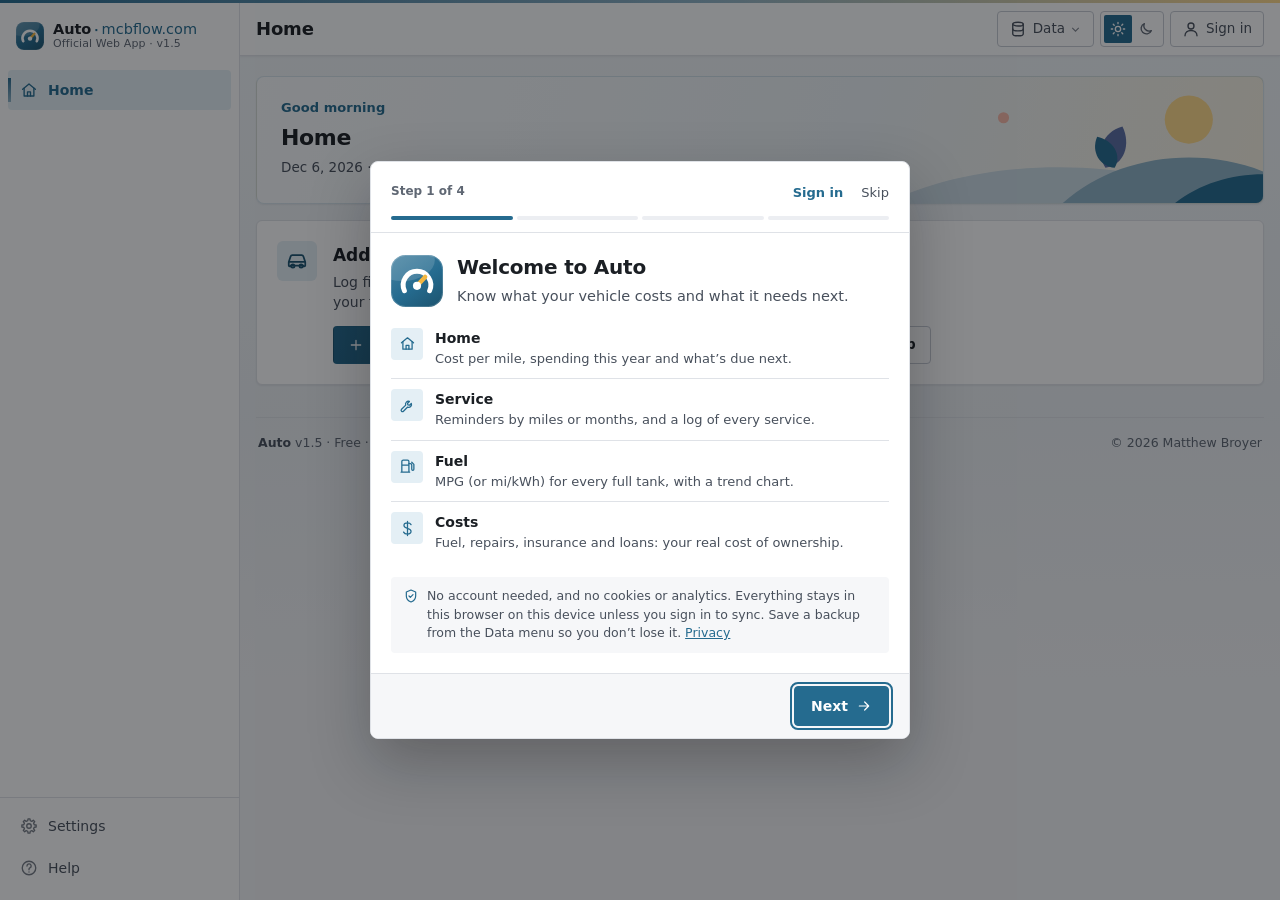
==== commit ac55a3dd: "Add files via upload" ====
--- a/index.html
+++ b/index.html
@@ -3,11 +3,11 @@
 <head>
 <meta charset="utf-8">
 <meta name="viewport" content="width=device-width, initial-scale=1, viewport-fit=cover">
-<title>Auto | Overview</title>
+<title>Auto | Home</title>
 <meta name="description" content="Free vehicle log for fuel, service, repairs and cost per mile, with reminders for what’s due next. No account. Your records stay on your device.">
 <link rel="canonical" href="https://auto.mcbflow.com/">
 <meta name="theme-color" content="#256b8f">
-<meta http-equiv="Content-Security-Policy" content="default-src 'none'; script-src 'self' 'unsafe-inline'; connect-src https://rxvcjdwmvxhwbdwncfhj.supabase.co; style-src 'self' 'unsafe-inline'; img-src 'self' data: blob:; manifest-src 'self'; worker-src 'self'; base-uri 'none'; form-action 'none'">
+<meta http-equiv="Content-Security-Policy" content="default-src 'none'; script-src 'self' 'unsafe-inline'; connect-src https://rxvcjdwmvxhwbdwncfhj.supabase.co; style-src 'self' 'unsafe-inline'; img-src 'self' data: blob:; frame-src blob:; manifest-src 'self'; worker-src 'self'; base-uri 'none'; form-action 'none'">
 <meta name="referrer" content="no-referrer">
 <meta property="og:type" content="website">
 <meta property="og:site_name" content="auto.mcbflow.com">
@@ -221,15 +221,6 @@
 
 #toast{position:fixed;left:50%;bottom:90px;transform:translateX(-50%);background:var(--text);color:var(--bg);padding:10px 16px;border-radius:10px;font-size:14px;z-index:70;opacity:0;transition:opacity .2s;pointer-events:none}
 #toast.on{opacity:1}
-.welcome{max-width:560px;margin:40px auto;text-align:center;padding:32px 24px}
-.welcome .logo{display:block;width:56px;height:56px;margin:0 auto 14px}
-.welcome .logo svg{width:32px;height:32px}
-.welcome p{color:var(--text-2)}
-.wlist{list-style:none;padding:0;margin:18px auto 0;display:inline-flex;flex-direction:column;gap:9px;text-align:left}
-.wlist li{display:flex;gap:9px;align-items:flex-start}
-.wlist .i{color:var(--ok);margin-top:2px}
-.wsafe{font-size:13.5px;margin:20px 0 0}
-.wsafe .i{width:16px;height:16px;color:var(--accent-strong);vertical-align:-3px;margin-right:6px}
 .faq .a ul{margin:6px 0 0;padding-left:18px}
 .muted{color:var(--muted)}
 .skip{position:fixed;left:12px;top:-60px;z-index:100;background:var(--surface);color:var(--text);padding:10px 14px;border-radius:9px;border:2px solid var(--accent);font-weight:600}
@@ -241,7 +232,6 @@
 .legal p,.legal li{color:var(--text-2);font-size:14.5px}
 .legal ul{padding-left:20px;margin:6px 0}
 .legal .card{padding:4px 20px 20px}
-.legal-links{display:flex;gap:4px;justify-content:center;flex-wrap:wrap}
 .fine{font-size:12.5px;color:var(--muted);margin:14px 2px 0}
 .trow{display:flex;gap:12px;align-items:center;padding:10px 16px;border-top:1px solid var(--border)}
 .trow .main{flex:1;min-width:0}
@@ -305,14 +295,6 @@
 .faq details[open] summary .i{transform:rotate(180deg)}
 .faq .a{padding:0 16px 14px;color:var(--text-2);font-size:14px;max-width:760px}
 .faq details[open] .a{animation:rise .2s ease}
-/* storage notice */
-.notice{position:fixed;left:20px;bottom:24px;z-index:40;max-width:440px;background:var(--surface);border:1px solid var(--border-2);border-radius:14px;box-shadow:0 10px 32px rgba(0,0,0,.18);padding:14px 16px;display:flex;flex-direction:column;gap:10px;animation:rise .3s ease both}
-.notice[hidden]{display:none}
-.notice .nt{display:flex;gap:12px;align-items:flex-start}
-.notice .nt .i{color:var(--accent-strong);margin-top:2px}
-.notice p{margin:0;font-size:13.5px;color:var(--text-2)}
-.notice p b{color:var(--text)}
-.notice .nb{display:flex;gap:8px;justify-content:flex-end}
 /* confirm modal */
 #cfm{width:min(440px,calc(100vw - 24px))}
 .cfm-b{display:flex;gap:14px;padding:20px 20px 16px}
@@ -393,7 +375,6 @@
 }
 @media (max-width:640px){
   body{font-size:14.5px}
-  .notice{left:12px;right:12px;bottom:calc(72px + env(safe-area-inset-bottom));max-width:none}
   .totop{right:18px;bottom:calc(140px + env(safe-area-inset-bottom) + var(--notice-h,0px))}
   .vsel{max-width:none;flex:1}
   .fab{bottom:calc(76px + env(safe-area-inset-bottom) + var(--notice-h,0px));right:16px;padding:14px}
@@ -436,7 +417,7 @@
 
 /* motion: no lifts, no entrance animation, quick colour transitions only */
 main.anim>*,main.anim .chart g.col,main.anim .chart path.line,main.anim .chart path.area,
-main.anim .meter span,main.anim .hbar .trk span,.faq details[open] .a,.notice,.ob-done{animation:none}
+main.anim .meter span,main.anim .hbar .trk span,.faq details[open] .a,.ob-done{animation:none}
 main.anim .chart path.line{stroke-dasharray:none;stroke-dashoffset:0}
 .btn,.iconbtn,.fab,.seg button,.addgrid button,.more,.sr,.vsel,.faq summary,.obtiles button,
 .row.click,.cl-row,input,select,textarea{transition:background-color var(--ease),border-color var(--ease),color var(--ease),box-shadow var(--ease)}
@@ -560,7 +541,6 @@
 .sgrp,.faq-sec{font-size:11.5px;letter-spacing:.06em}
 .cfm-ic{width:36px;height:36px;border-radius:var(--r)}
 #toast{border-radius:var(--r);box-shadow:var(--shadow-pop)}
-.notice{border-radius:var(--r);box-shadow:var(--shadow-pop);max-width:400px}
 .skip{border-radius:var(--r-sm)}
 
 /* floating actions: squared, not pills */
@@ -580,7 +560,6 @@
 .ob-acts .btn{min-height:44px}
 .ob-done{border-radius:var(--r);width:56px;height:56px}
 .ob-done.sm{width:36px;height:36px}
-.welcome .logo{width:52px;height:52px;border-radius:8px}
 
 /* FAQ */
 .faq summary{padding:12px 16px;font-size:14px}
@@ -599,52 +578,17 @@
   .vsel{min-height:44px}
   .seg button{min-height:44px}
 }
-@media print{.fab,.totop,.notice{box-shadow:none}.hero{border-left-width:1px}}
-
-/* shared ecosystem components: logo badge + light/dark switch */
-.welcome .logo{width:52px;height:52px;border-radius:var(--r)}
-.welcome .logo svg{width:100%;height:100%}
+@media print{.fab,.totop{box-shadow:none}.hero{border-left-width:1px}}
+
 /* shared ecosystem: Data menu + "backed up" chip */
 .dwrap{position:relative}
-.dbtn[aria-expanded="true"]{background:var(--surface-2);border-color:var(--accent)}
-.bk-chip{display:inline-flex;align-items:center;gap:6px;min-height:var(--ctl-sm);padding:0 10px;border:1px solid var(--border);border-radius:var(--r-sm);background:var(--surface);color:var(--text-2);font-size:12.5px;font-weight:550;cursor:pointer;white-space:nowrap;transition:background-color var(--ease),border-color var(--ease),color var(--ease)}
-.bk-chip[hidden]{display:none}
-.bk-chip .i{width:14px;height:14px;stroke-width:2.2;color:var(--ok)}
-.bk-chip:hover{background:var(--surface-2);border-color:var(--border-2);color:var(--text)}
-.bk-chip.stale{background:var(--warn-soft);border-color:color-mix(in srgb,var(--warn) 45%,transparent);color:var(--warn)}
-.bk-chip.stale .i{color:var(--warn)}
-.bk-chip:focus-visible{outline:2px solid var(--accent);outline-offset:1px}
-.dm-panel{position:absolute;right:0;top:calc(100% + 6px);z-index:40;width:320px;background:var(--surface);border:1px solid var(--border-2);border-radius:var(--r);box-shadow:var(--shadow-pop);padding:4px}
-.dm-panel[hidden]{display:none}
-.dm-item{display:flex;align-items:center;gap:11px;width:100%;min-height:48px;padding:7px 10px;border:0;border-radius:var(--r-sm);background:none;text-align:left;cursor:pointer;color:var(--text);transition:background-color var(--ease)}
-.dm-item:hover,.dm-item:focus-visible{background:var(--surface-2);outline:none}
-.dm-item:focus-visible{box-shadow:inset 0 0 0 2px var(--accent)}
-.dm-item>.i{color:var(--text-2)}
-.dm-t{flex:1;min-width:0;display:flex;flex-direction:column}
-.dm-t b{font-weight:600;font-size:13.5px}
-.dm-t small{font-size:12px;color:var(--muted);white-space:nowrap;overflow:hidden;text-overflow:ellipsis}
-.dm-item.pri{background:var(--accent);color:var(--on-accent);margin-bottom:4px}
-.dm-item.pri>.i,.dm-item.pri small{color:inherit;opacity:.85}
-.dm-item.pri:hover{background:var(--accent-strong)}
-.dm-item.pri:focus-visible{box-shadow:0 0 0 2px var(--surface),0 0 0 4px var(--accent)}
-.dm-item kbd{font:600 11px var(--font);padding:2px 5px;border-radius:3px;border:1px solid currentColor;opacity:.7}
-.dm-sep{height:1px;background:var(--border);margin:4px 6px}
-.dm-foot{border-top:1px solid var(--border);margin-top:4px;padding:10px 10px 6px;font-size:12.5px;color:var(--text-2);display:flex;flex-direction:column;gap:6px}
-.dm-foot b{color:var(--text);font-weight:600;word-break:break-all}
 .inlink{border:0;background:none;padding:0;color:var(--accent-strong);font:inherit;font-weight:600;text-decoration:underline;text-underline-offset:2px;cursor:pointer}
 .inlink:hover{color:var(--text)}
 .loc{font-size:12.5px;color:var(--text-2)}
 .loc b{color:var(--text);font-weight:600;word-break:break-all}
 .cfm-alt{margin-right:auto}
-.wtheme{display:flex;align-items:center;justify-content:center;gap:10px;margin-top:16px;font-size:13px;color:var(--text-2);font-weight:600}
 .rn-list{margin:6px 0 0;padding-left:18px}
 .rn-list li{margin:3px 0}
-@media (max-width:640px){
-  .dm-panel{position:fixed;left:8px;right:8px;width:auto}
-}
-@media (max-width:520px){
-  .bk-chip{display:none!important}
-}
 
 /* ===== v1.2: attachments, timeline, glovebox, problems, quotes, tools ===== */
 .fchips{display:flex;flex-wrap:wrap;gap:6px;margin-top:6px}
@@ -661,9 +605,6 @@
 button.fchip:hover,.fchip>button:hover{background:var(--surface-3)}
 .clip{display:inline-flex;align-items:center;gap:2px;color:var(--muted);font-size:12px;vertical-align:-2px}
 .clip .i{width:13px;height:13px}
-#fv{width:min(900px,calc(100vw - 24px))}
-.fv-b{padding:12px;display:grid;place-items:center;background:var(--surface-2)}
-.fv-b img{max-width:100%;max-height:calc(100vh - 160px);display:block}
 .yr{font-size:12px;font-weight:650;color:var(--muted);letter-spacing:.06em;text-transform:uppercase;padding:14px 16px 6px;border-top:1px solid var(--border);background:var(--surface-2)}
 .yr:first-child{border-top:0}
 .tl-row{align-items:flex-start}
@@ -824,14 +765,12 @@
 @media print{html{background:#fff}.cu-banner,.cu-art{display:none}}
 /* ===== adapters/auto-cutouts.css (v2 mapping for Auto's own selectors) ===== */
 .vcard .top{box-shadow:none!important}.vcard .top::before{content:none}               /* .top is a vehicle-card row here, not a header */
-:is(.btn.pri,.btn.primary,.fab,.dm-item.pri){background:var(--g-pri)!important;border-color:transparent!important;color:var(--accent-ink)!important}
-:is(.btn.pri,.btn.primary,.fab,.dm-item.pri):hover:not(:disabled){background:var(--accent-hover)!important}
+:is(.btn.pri,.btn.primary,.fab){background:var(--g-pri)!important;border-color:transparent!important;color:var(--accent-ink)!important}
+:is(.btn.pri,.btn.primary,.fab):hover:not(:disabled){background:var(--accent-hover)!important}
 .btn.pri:disabled,.btn.pri:disabled:hover{background:color-mix(in srgb,var(--accent) 35%,var(--surface-2))!important;color:color-mix(in srgb,var(--on-accent) 80%,transparent)!important}
 .meter span,.ob-bar span,#progress{background:var(--g-bar)}
 .meter.soon span{background:var(--warn)}.meter.over span{background:var(--bad)}.meter.ok span{background:var(--ok)}
 .card.hero{background:var(--g-tile)}
-.welcome{position:relative;overflow:hidden;padding-bottom:84px}
-.welcome .cu-art.at-bottom{opacity:.9}
 /* ===== mb-suite-sidebar.css (MB Suite v3, shared, unedited) ===== */
 /* =====================================================================
    MB SUITE v3 · LEFT SIDEBAR NAVIGATION  (replaces mb-suite-appbar.css)
@@ -842,7 +781,7 @@
    Markup (see v3-updates/demo/index.html for a working page):
    <body class="mb-shell">
      <aside class="mb-side" aria-label="App">
-       <a class="brand" href="./" aria-label="mbname.online: go to Home"> .logo + .bt(b + span) </a>
+       <a class="brand" href="./" aria-label="Money (money.mcbflow.com): go to Home"> .logo + .bt(b + span) </a>
        <nav class="side-nav" aria-label="Sections"> <button aria-current="page"><svg class="uic"/><span>Home</span></button> … </nav>
        <nav class="side-nav side-end" aria-label="More"> Settings / Help items (optional) </nav>
      </aside>
@@ -1002,10 +941,6 @@
 .vsel-row[hidden]{display:none}
 .vsel-row .vsel{display:block;width:100%;max-width:none;height:42px;min-height:42px;margin:0}
 .mb-main>.vsel-row:not([hidden])+.wrap{padding-top:12px}
-/* v1.2 standard top bar: Data's dot shows only when a backup is due */
-.page-bar .actions .dbtn:not(.stale) .tb-dot{display:none}
-.page-bar .actions .bk-chip{box-sizing:border-box;height:var(--tb-h,36px);min-height:var(--tb-h,36px)}
-.tld{font-style:normal;color:var(--accent)}
 .side-nav .ts,.bnav .tl{display:none}
 .mb-side .logo,.page-bar .logo{background:none}
 .bnav button{cursor:pointer}
@@ -1017,34 +952,91 @@
   .fab{display:flex!important;bottom:calc(72px + env(safe-area-inset-bottom) + var(--notice-h,0px));right:16px}
   .fab[style*="none"]{display:none!important}
   .addtop{display:none!important}
-  .notice{bottom:calc(68px + env(safe-area-inset-bottom))}
   .totop{bottom:calc(140px + env(safe-area-inset-bottom) + var(--notice-h,0px))}
   .mb-main>.wrap{padding-bottom:calc(150px + var(--notice-h,0px))}
 }
 @media print{.mb-main>.wrap{padding:0}.vsel-row{display:none}}
+/* ===== v1.5 (MB Suite v3.3): Data menu position, nav icons, welcome extras, Home start card, charts ===== */
+.dwrap>.mb-dm{position:absolute;right:0;top:calc(100% + 6px)}
+.mb-dm[hidden]{display:none}
+.mb-dm-note .loc{display:block;margin-top:4px}
+/* 768–1439px: vehicle picker in its own row; Add entry is icon-only on small laptops so the bar stays one line */
+@media (min-width:768px){.vsel-row .vsel{max-width:320px;height:36px;min-height:36px}}
+@media (min-width:1024px) and (max-width:1279px){.page-bar .actions .addtop{width:var(--tb-h);padding:0}.page-bar .actions .addtop .tb-lbl{display:none}}
+.page-bar .page-title{min-width:0;flex:0 1 auto}
+.inst-fb{display:none;margin:0;padding:12px 14px;border:1px solid var(--border);border-radius:var(--r);background:var(--surface);font-size:13px;line-height:1.45;color:var(--ink-2)}
+[data-mb-install][hidden]~.inst-fb{display:block}
+.mb-set-sec>.fine{margin:2px 2px 0}
+.mb-set-sec>#trash{margin-top:4px}
+.auto-tgw{display:inline-flex;align-items:center;justify-content:center;min-width:44px;min-height:44px;cursor:pointer}
+input.auto-tg{width:20px;height:20px;margin:0;accent-color:var(--accent);cursor:pointer}
+.side-nav .i,.bnav .i,.addgrid .i{stroke-width:1.8}
+/* welcome: vehicle type tiles, year/make/model, odometer */
+.mbw-choices.auto-types{grid-template-columns:repeat(3,minmax(0,1fr))}
+.auto-types .mbw-choice{flex-direction:column;align-items:center;justify-content:center;gap:6px;min-height:76px;padding:10px 6px;text-align:center;font-weight:600}
+.auto-types .mbw-choice .i{width:26px;height:26px;color:var(--accent)}
+.auto-ymm{display:grid;grid-template-columns:110px minmax(0,1fr) minmax(0,1fr);gap:0 10px}
+.mbw-field>span.auto-odo{display:flex;align-items:center;gap:10px;margin:0;font-size:inherit}
+.auto-odo input{flex:1;font-size:22px!important;font-weight:650}
+.auto-odo i{font-style:normal;font-size:16px;font-weight:600;color:var(--muted)}
+.mbw .ob-err{margin:10px 0 0}
+.mbw .fld-err{border-color:var(--bad)!important;box-shadow:0 0 0 1px var(--bad)!important}
+.mbw-choice input[type=checkbox]{width:18px;height:18px;margin:2px 0 0;accent-color:var(--accent);flex:none}
+.mbw-sub .mbw-link{min-height:32px;padding:0 4px}
+@media (max-width:600px){.auto-ymm{grid-template-columns:1fr}.mbw-choices.auto-types{grid-template-columns:repeat(2,minmax(0,1fr))}}
+/* Home before the first vehicle */
+.auto-start{display:flex;gap:16px;align-items:flex-start;padding:20px}
+.auto-start h2{font-size:17px;margin:2px 0 4px}
+.auto-start p{margin:0;color:var(--text-2);font-size:14px;max-width:60ch}
+.auto-start .toolbar{margin-top:14px}
+@media (max-width:600px){.auto-start{flex-direction:column;padding:16px}.auto-start .toolbar .btn{flex:1 1 100%}}
+/* charts: hover / tap / focus labels, the read mark highlighted and the others faded, crosshair on the line chart */
+.charthint{font-size:11.5px;font-weight:500;color:var(--muted);white-space:nowrap}
+@media (hover:none){.charthint{font-size:0}.charthint::after{content:attr(data-touch);font-size:11.5px}}
+.chart .mk{cursor:pointer;outline:none}
+.chart .mk .hit{fill:transparent}
+.chart .mk .segs{transition:opacity .12s ease}
+.chart.reading .mk:not(.tipon) .segs{opacity:.45}
+.chart .mk.tipon .hit{fill:var(--hover-band)}
+.chart .mk:focus-visible .hit{fill:var(--hover-band);stroke:var(--accent);stroke-width:1.5}
+.chart svg:focus{outline:none}
+.chart svg:focus-visible{outline:2px solid var(--accent);outline-offset:3px;border-radius:4px}
+.chart .xh{stroke:var(--text-2);stroke-width:1;stroke-dasharray:3 3;pointer-events:none}
+.chart .xdot{fill:var(--surface);stroke:var(--s1);stroke-width:3;pointer-events:none}
+.chart .tgt{stroke:var(--muted);stroke-width:1.2;stroke-dasharray:5 4}
+.hbars .hbar{border-radius:var(--r-sm);cursor:default;transition:opacity .12s ease}
+.hbars.reading .hbar:not(.tipon){opacity:.45}
+.hbars .hbar.tipon{background:var(--hover-band)}
+.hbars .hbar:focus{outline:none}
+.hbars .hbar:focus-visible{outline:2px solid var(--accent);outline-offset:-2px}
+#tip{border-radius:8px;padding:7px 11px;max-width:270px;font-size:12px;line-height:1.4}
+#tip .tv{font-size:14.5px;font-weight:700;color:var(--text);line-height:1.25}
+#tip .tw{color:var(--muted)}
+#tip .tr{gap:14px}
 </style>
 <link rel="stylesheet" href="mb-suite-topbar.css">
 </head>
 <body class="mb-shell">
 <a class="skip" href="#main">Skip to content</a>
 <aside class="mb-side" aria-label="App">
-  <a class="brand" href="./" data-act="home" aria-label="auto.mcbflow.com: go to Overview"><span class="logo"><svg xmlns="http://www.w3.org/2000/svg" viewBox="0 0 64 64" aria-hidden="true" focusable="false"><defs><linearGradient id="abg1" gradientUnits="userSpaceOnUse" x1="10" y1="0" x2="54" y2="64"><stop offset="0" stop-color="#44809f"/><stop offset=".55" stop-color="#256B8F"/><stop offset="1" stop-color="#1e5672"/></linearGradient><clipPath id="abc1"><rect width="64" height="64" rx="18"/></clipPath></defs><g clip-path="url(#abc1)"><rect width="64" height="64" fill="url(#abg1)"/><ellipse cx="14" cy="6" rx="40" ry="26" fill="#fff" opacity=".14"/><path d="m 16.5,43.990999 a 17,17 0 1 1 31,0" fill="none" stroke="#fff" stroke-width="6" stroke-linecap="round" stroke-linejoin="round"/><path d="m 32,37.990999 10,-11" fill="none" stroke="#F2B640" stroke-width="5.5" stroke-linecap="round"/><circle cx="32" cy="37.990997" r="5" fill="#fff"/></g><rect x=".5" y=".5" width="63" height="63" rx="17.5" fill="none" stroke="#fff" stroke-opacity=".24"/></svg></span><span class="bt"><b>auto<i class="tld">.mcbflow.com</i></b><span>Official Web App · v1.4</span></span></a>
+  <a class="brand" href="./" data-act="home" aria-label="Auto (auto.mcbflow.com): go to Home"><span class="logo"><svg xmlns="http://www.w3.org/2000/svg" viewBox="0 0 64 64" aria-hidden="true" focusable="false"><defs><linearGradient id="abg1" gradientUnits="userSpaceOnUse" x1="10" y1="0" x2="54" y2="64"><stop offset="0" stop-color="#44809f"/><stop offset=".55" stop-color="#256B8F"/><stop offset="1" stop-color="#1e5672"/></linearGradient><clipPath id="abc1"><rect width="64" height="64" rx="18"/></clipPath></defs><g clip-path="url(#abc1)"><rect width="64" height="64" fill="url(#abg1)"/><ellipse cx="14" cy="6" rx="40" ry="26" fill="#fff" opacity=".14"/><path d="m 16.5,43.990999 a 17,17 0 1 1 31,0" fill="none" stroke="#fff" stroke-width="6" stroke-linecap="round" stroke-linejoin="round"/><path d="m 32,37.990999 10,-11" fill="none" stroke="#F2B640" stroke-width="5.5" stroke-linecap="round"/><circle cx="32" cy="37.990997" r="5" fill="#fff"/></g><rect x=".5" y=".5" width="63" height="63" rx="17.5" fill="none" stroke="#fff" stroke-opacity=".24"/></svg></span><span class="bt"><b>Auto<i class="tld"><span class="sep" aria-hidden="true">∙</span>mcbflow.com</i></b><span>Official Web App · v1.5</span></span></a>
   <nav class="side-nav" id="sideNav" aria-label="Sections"></nav>
   <nav class="side-nav side-end" id="sideEnd" aria-label="More"></nav>
 </aside>
 <div class="mb-main">
   <header class="page-bar">
-    <a class="brand phone-brand" href="./" data-act="home" aria-label="auto.mcbflow.com: go to Overview"><span class="logo"><svg xmlns="http://www.w3.org/2000/svg" viewBox="0 0 64 64" aria-hidden="true" focusable="false"><defs><linearGradient id="abg2" gradientUnits="userSpaceOnUse" x1="10" y1="0" x2="54" y2="64"><stop offset="0" stop-color="#44809f"/><stop offset=".55" stop-color="#256B8F"/><stop offset="1" stop-color="#1e5672"/></linearGradient><clipPath id="abc2"><rect width="64" height="64" rx="18"/></clipPath></defs><g clip-path="url(#abc2)"><rect width="64" height="64" fill="url(#abg2)"/><ellipse cx="14" cy="6" rx="40" ry="26" fill="#fff" opacity=".14"/><path d="m 16.5,43.990999 a 17,17 0 1 1 31,0" fill="none" stroke="#fff" stroke-width="6" stroke-linecap="round" stroke-linejoin="round"/><path d="m 32,37.990999 10,-11" fill="none" stroke="#F2B640" stroke-width="5.5" stroke-linecap="round"/><circle cx="32" cy="37.990997" r="5" fill="#fff"/></g><rect x=".5" y=".5" width="63" height="63" rx="17.5" fill="none" stroke="#fff" stroke-opacity=".24"/></svg></span><span class="bt"><b>auto<i class="tld">.mcbflow.com</i></b><span>Official Web App · v1.4</span></span></a>
-    <div class="page-title" id="pageTitle" aria-hidden="true">Overview</div>
+    <a class="brand phone-brand" href="./" data-act="home" aria-label="Auto (auto.mcbflow.com): go to Home"><span class="logo"><svg xmlns="http://www.w3.org/2000/svg" viewBox="0 0 64 64" aria-hidden="true" focusable="false"><defs><linearGradient id="abg2" gradientUnits="userSpaceOnUse" x1="10" y1="0" x2="54" y2="64"><stop offset="0" stop-color="#44809f"/><stop offset=".55" stop-color="#256B8F"/><stop offset="1" stop-color="#1e5672"/></linearGradient><clipPath id="abc2"><rect width="64" height="64" rx="18"/></clipPath></defs><g clip-path="url(#abc2)"><rect width="64" height="64" fill="url(#abg2)"/><ellipse cx="14" cy="6" rx="40" ry="26" fill="#fff" opacity=".14"/><path d="m 16.5,43.990999 a 17,17 0 1 1 31,0" fill="none" stroke="#fff" stroke-width="6" stroke-linecap="round" stroke-linejoin="round"/><path d="m 32,37.990999 10,-11" fill="none" stroke="#F2B640" stroke-width="5.5" stroke-linecap="round"/><circle cx="32" cy="37.990997" r="5" fill="#fff"/></g><rect x=".5" y=".5" width="63" height="63" rx="17.5" fill="none" stroke="#fff" stroke-opacity=".24"/></svg></span><span class="bt"><b>Auto<i class="tld"><span class="sep" aria-hidden="true">∙</span>mcbflow.com</i></b><span>Official Web App · v1.5</span></span></a>
+    <div class="page-title" id="pageTitle" aria-hidden="true">Home</div>
     <select class="vsel" id="vsel" aria-label="Vehicle"></select>
     <div class="actions">
     <button type="button" class="tb tb-search" id="searchBtn" data-act="search" title="Search (/)" aria-label="Search all records" aria-keyshortcuts="/"><svg class="i" viewBox="0 0 24 24"><circle cx="11" cy="11" r="7"/><path d="M20 20l-3.5-3.5"/></svg><span class="tb-lbl">Search…</span><kbd>/</kbd></button>
-    <button type="button" class="bk-chip tb-chip" id="bkChip" data-act="saveNow" hidden></button>
+    <button type="button" class="tb-chip" id="bkChip" data-act="saveNow" hidden></button>
     <div class="dwrap" id="dataWrap">
-      <button type="button" class="tb dbtn" id="dataBtn" data-act="datamenu" aria-haspopup="menu" aria-expanded="false" aria-controls="dataMenu" aria-label="Data" title="Backup, import & export"><svg class="i" viewBox="0 0 24 24"><ellipse cx="12" cy="5" rx="8" ry="3"/><path d="M4 5v14c0 1.7 3.6 3 8 3s8-1.3 8-3V5"/><path d="M4 12c0 1.7 3.6 3 8 3s8-1.3 8-3"/></svg><span class="dlbl tb-lbl">Data</span><svg class="i tb-chev" viewBox="0 0 24 24"><path d="m6 9 6 6 6-6"/></svg><i class="ddot tb-dot" aria-hidden="true"></i></button>
-      <div class="dm-panel" id="dataMenu" role="menu" aria-label="Data" hidden></div>
+      <button type="button" class="tb dbtn" id="dataBtn" data-act="datamenu" aria-haspopup="menu" aria-expanded="false" aria-controls="dataMenu" aria-label="Data: back up, sync, export or import" title="Backup, sync, import &amp; export"><svg class="uic" viewBox="0 0 24 24" width="18" height="18" fill="none" stroke="currentColor" stroke-width="1.8" stroke-linecap="round" stroke-linejoin="round" aria-hidden="true" focusable="false"><ellipse cx="12" cy="5.5" rx="7" ry="2.5"/><path d="M5 5.5v13c0 1.4 3.1 2.5 7 2.5s7-1.1 7-2.5v-13"/><path d="M5 12c0 1.4 3.1 2.5 7 2.5s7-1.1 7-2.5"/></svg><span class="tb-lbl">Data</span><svg class="tb-chev" viewBox="0 0 24 24" fill="none" stroke="currentColor" stroke-width="2" aria-hidden="true"><path d="m6 9 6 6 6-6"/></svg><i class="tb-dot" aria-hidden="true" hidden></i></button>
+      <div class="mb-dm" id="dataMenu" role="menu" aria-label="Data" hidden></div>
     </div>
-    <button type="button" class="themesw" id="themeBtn" role="switch" aria-checked="false" aria-label="Dark mode" title="Dark mode"><span class="tk"><svg class="i-sun" viewBox="0 0 20 20" width="14" height="14" aria-hidden="true" fill="none" stroke="currentColor" stroke-width="1.8" stroke-linecap="round"><circle cx="10" cy="10" r="3.2"/><path d="M10 2.5v1.8M10 15.7v1.8M2.5 10h1.8M15.7 10h1.8M4.7 4.7l1.3 1.3M14 14l1.3 1.3M4.7 15.3 6 14M14 6l1.3-1.3"/></svg><svg class="i-moon" viewBox="0 0 20 20" width="14" height="14" aria-hidden="true" fill="currentColor"><path d="M16.5 12.2A6.6 6.6 0 0 1 7.8 3.5a6.6 6.6 0 1 0 8.7 8.7Z"/></svg><i class="th"></i></span></button>
+    <button type="button" class="themesw" id="themeBtn" role="switch" aria-checked="false" aria-label="Dark mode" title="Dark mode"><span class="tk"><svg class="i-sun" viewBox="0 0 24 24" fill="none" stroke="currentColor" stroke-width="2" stroke-linecap="round" aria-hidden="true"><circle cx="12" cy="12" r="4"/><path d="M12 2v2M12 20v2M4.9 4.9l1.4 1.4M17.7 17.7l1.4 1.4M2 12h2M20 12h2M4.9 19.1l1.4-1.4M17.7 6.3l1.4-1.4"/></svg><svg class="i-moon" viewBox="0 0 24 24" fill="none" stroke="currentColor" stroke-width="2" stroke-linecap="round" stroke-linejoin="round" aria-hidden="true"><path d="M20 14.5A8 8 0 0 1 9.5 4a8 8 0 1 0 10.5 10.5Z"/></svg><i class="th"></i></span></button>
+    <button type="button" class="tb tb-acct" id="acctBtn"></button>
     <button type="button" class="tb tb-primary addtop" id="addTop" data-act="addmenu" aria-label="Add entry"><svg class="i" viewBox="0 0 24 24"><path d="M12 5v14M5 12h14"/></svg><span class="tb-lbl">Add entry</span></button>
     </div>
     <div id="progress" aria-hidden="true"></div>
@@ -1055,32 +1047,78 @@
 <nav class="bnav" id="bnav" aria-label="Sections"></nav>
 <button class="fab" id="fab" data-act="addmenu" aria-label="Add entry"><svg class="i" viewBox="0 0 24 24"><path d="M12 5v14M5 12h14"/></svg><span>Add entry</span></button>
 <button class="totop" id="totop" aria-label="Back to top" title="Back to top"><svg class="i" viewBox="0 0 24 24"><path d="M12 19V5M6 11l6-6 6 6"/></svg></button>
-<div class="notice" id="notice" role="region" aria-label="Storage notice" hidden>
-  <div class="nt"><svg class="i" viewBox="0 0 24 24"><rect x="4" y="10" width="16" height="11" rx="2"/><path d="M8 10V7a4 4 0 0 1 8 0v3"/></svg><p><b>Your records stay in this browser.</b> No account, cookies or analytics. Save a backup from the <b>Data</b> menu so you don’t lose them.</p></div>
-  <div class="nb"><button class="btn sm ghost" id="noticeMore">How storage works</button><button class="btn sm pri" id="noticeOk">Got it</button></div>
+<!-- WELCOME / FIRST RUN (MB Suite v3.3 .mbw): 1 welcome · 2 look · 3 your vehicle · 4 odometer + "Moving from another device?" -->
+<div class="mbw" id="mbw" role="dialog" aria-modal="true" aria-labelledby="mbwTitle" hidden>
+  <div class="mbw-card">
+    <header class="mbw-head">
+      <span class="mbw-step" id="mbwStep">Step 1 of 4</span>
+      <span class="mbw-head-a"><span id="mbwAcct"></span><button class="mbw-link" type="button" id="mbwSkip">Skip</button></span>
+      <div class="mbw-prog" aria-hidden="true"><i class="on"></i><i></i><i></i><i></i></div>
+    </header>
+    <div class="mbw-body" data-step="0">
+      <div class="mbw-hero"><span class="mbw-logo" id="mbwLogo"></span><div><h2 id="mbwTitle">Welcome to Auto</h2><p class="mbw-lead">Know what your vehicle costs and what it needs next.</p></div></div>
+      <ul class="mbw-feats">
+        <li><span class="mbw-ic"><svg class="uic" viewBox="0 0 24 24" width="18" height="18" fill="none" stroke="currentColor" stroke-width="1.8" stroke-linecap="round" stroke-linejoin="round" aria-hidden="true" focusable="false"><path d="M3.5 11 12 4l8.5 7"/><path d="M5.5 9.5V20h13V9.5"/><path d="M10 20v-5.5h4V20"/></svg></span><div><b>Home</b><span>Cost per mile, spending this year and what’s due next.</span></div></li>
+        <li><span class="mbw-ic"><svg class="uic" viewBox="0 0 24 24" width="18" height="18" fill="none" stroke="currentColor" stroke-width="1.8" stroke-linecap="round" stroke-linejoin="round" aria-hidden="true" focusable="false"><path d="M14.7 6.3a4 4 0 0 0-5.2 5.2L3.6 17.4a1.9 1.9 0 0 0 2.7 2.7l5.9-5.9a4 4 0 0 0 5.2-5.2l-2.6 2.6-2.3-.4-.4-2.3z"/></svg></span><div><b>Service</b><span>Reminders by miles or months, and a log of every service.</span></div></li>
+        <li><span class="mbw-ic"><svg class="uic" viewBox="0 0 24 24" width="18" height="18" fill="none" stroke="currentColor" stroke-width="1.8" stroke-linecap="round" stroke-linejoin="round" aria-hidden="true" focusable="false"><path d="M4 20V5a2 2 0 0 1 2-2h6a2 2 0 0 1 2 2v15M3 20h12M4 10h10"/><path d="M14 8h2a2 2 0 0 1 2 2v6a1.5 1.5 0 0 0 3 0V9l-3-3"/></svg></span><div><b>Fuel</b><span>MPG (or mi/kWh) for every full tank, with a trend chart.</span></div></li>
+        <li><span class="mbw-ic"><svg class="uic" viewBox="0 0 24 24" width="18" height="18" fill="none" stroke="currentColor" stroke-width="1.8" stroke-linecap="round" stroke-linejoin="round" aria-hidden="true" focusable="false"><path d="M12 2v20M17 6.5c-.8-1.5-2.6-2.5-5-2.5-3 0-5 1.5-5 3.7 0 5.3 10 2.8 10 8.3 0 2.3-2.2 3.9-5.2 3.9-2.6 0-4.5-1.1-5.3-2.8"/></svg></span><div><b>Costs</b><span>Fuel, repairs, insurance and loans: your real cost of ownership.</span></div></li>
+      </ul>
+      <p class="mbw-privacy"><svg class="uic" viewBox="0 0 24 24" width="16" height="16" fill="none" stroke="currentColor" stroke-width="1.8" stroke-linecap="round" stroke-linejoin="round" aria-hidden="true" focusable="false"><path d="M12 3 5 6v6c0 4.5 3 7.5 7 9 4-1.5 7-4.5 7-9V6z"/><path d="m9 12 2 2 4-4"/></svg><span>No account needed, and no cookies or analytics. Everything stays in this browser on this device unless you sign in to sync. Save a backup from the Data menu so you don’t lose it. <button type="button" data-mbw="privacy">Privacy</button></span></p>
+    </div>
+    <div class="mbw-body" data-step="1" hidden>
+      <h2>Pick a look</h2><p class="mbw-lead">You can switch anytime from the top bar or Settings.</p>
+      <div class="mbw-looks" role="group" aria-label="Theme">
+        <button type="button" class="mbw-look" data-act="theme" data-v="light" data-theme-set="light" aria-pressed="true"><span class="pv l" aria-hidden="true"><b class="a"></b><b></b><b></b></span><svg class="uic" viewBox="0 0 24 24" width="16" height="16" fill="none" stroke="currentColor" stroke-width="1.8" stroke-linecap="round" stroke-linejoin="round" aria-hidden="true" focusable="false"><circle cx="12" cy="12" r="4"/><path d="M12 2v2M12 20v2M4.9 4.9l1.4 1.4M17.7 17.7l1.4 1.4M2 12h2M20 12h2M4.9 19.1l1.4-1.4M17.7 6.3l1.4-1.4"/></svg> Light</button>
+        <button type="button" class="mbw-look" data-act="theme" data-v="dark" data-theme-set="dark" aria-pressed="false"><span class="pv d" aria-hidden="true"><b class="a"></b><b></b><b></b></span><svg class="uic" viewBox="0 0 24 24" width="16" height="16" fill="none" stroke="currentColor" stroke-width="1.8" stroke-linecap="round" stroke-linejoin="round" aria-hidden="true" focusable="false"><path d="M20 14.5A8 8 0 0 1 9.5 4a8 8 0 1 0 10.5 10.5Z"/></svg> Dark</button>
+      </div>
+    </div>
+    <div class="mbw-body" data-step="2" hidden>
+      <h2>What do you drive?</h2><p class="mbw-lead">Pick a type, then the year, make and model. You can add more vehicles later.</p>
+      <div class="mbw-choices auto-types" id="mbwTypes" role="group" aria-label="Vehicle type"></div>
+      <div class="auto-ymm">
+        <label class="mbw-field"><span>Year</span><input id="mbw_year" type="number" inputmode="numeric" min="1900" placeholder="e.g. 2021"></label>
+        <label class="mbw-field"><span>Make</span><input id="mbw_make" type="text" list="mbw_makes" autocomplete="off" placeholder="e.g. Honda"><datalist id="mbw_makes"></datalist></label>
+        <label class="mbw-field"><span>Model</span><input id="mbw_model" type="text" autocomplete="off" placeholder="e.g. Civic"></label>
+      </div>
+      <p class="ob-err" id="mbwErr2" role="alert"></p>
+      <p class="mbw-sub">Just looking around? <button type="button" class="mbw-link acc" data-mbw="sample">Explore with sample data</button></p>
+    </div>
+    <div class="mbw-body" data-step="3" hidden>
+      <h2>What does the odometer say?</h2><p class="mbw-lead">Check the dash. A close guess works.</p>
+      <label class="mbw-field"><span>Odometer</span><span class="auto-odo"><input id="mbw_odo" type="number" inputmode="numeric" min="0" placeholder="e.g. 48200"><i>mi</i></span></label>
+      <div class="mbw-choices"><label class="mbw-choice"><input type="checkbox" id="mbw_sched" checked><span><b>Add a standard maintenance schedule</b><small id="mbwSchedTxt">Oil changes, tire rotations, inspection and more. Edit it anytime.</small></span></label></div>
+      <p class="ob-err" id="mbwErr3" role="alert"></p>
+      <div class="mbw-alt"><span>Moving from another device?</span>
+        <button class="mbw-btn sm" type="button" data-mbw="sync"><svg class="uic" viewBox="0 0 24 24" width="16" height="16" fill="none" stroke="currentColor" stroke-width="1.8" stroke-linecap="round" stroke-linejoin="round" aria-hidden="true" focusable="false"><path d="M20 11a8 8 0 0 0-14.7-4.4L4 8"/><path d="M4 3v5h5"/><path d="M4 13a8 8 0 0 0 14.7 4.4L20 16"/><path d="M20 21v-5h-5"/></svg>Sign in to sync</button>
+        <button class="mbw-btn sm" type="button" data-mbw="import"><svg class="uic" viewBox="0 0 24 24" width="16" height="16" fill="none" stroke="currentColor" stroke-width="1.8" stroke-linecap="round" stroke-linejoin="round" aria-hidden="true" focusable="false"><path d="M12 16V4M7 9l5-5 5 5"/><path d="M5 20h14"/></svg>Import a backup</button></div>
+    </div>
+    <footer class="mbw-foot"><button class="mbw-btn" type="button" id="mbwBack" hidden><svg class="uic" viewBox="0 0 24 24" width="16" height="16" fill="none" stroke="currentColor" stroke-width="1.8" stroke-linecap="round" stroke-linejoin="round" aria-hidden="true" focusable="false"><path d="M19 12H5M11 6l-6 6 6 6"/></svg>Back</button><button class="mbw-btn pri" type="button" id="mbwNext">Next<svg class="uic" viewBox="0 0 24 24" width="16" height="16" fill="none" stroke="currentColor" stroke-width="1.8" stroke-linecap="round" stroke-linejoin="round" aria-hidden="true" focusable="false"><path d="M5 12h14M13 6l6 6-6 6"/></svg></button></footer>
+  </div>
 </div>
 <dialog id="dlg"></dialog>
 <dialog id="cfm"></dialog>
-<dialog id="fv"></dialog>
 <div id="report" aria-hidden="true"></div>
 <input type="file" id="csvFile" accept=".csv,text/csv" hidden>
 <div id="tip"></div>
 <div id="toast" role="status" aria-live="polite"></div>
-<input type="file" id="importFile" accept="application/json,.json" hidden>
+<input type="file" id="importFile" accept="application/json,.json,application/zip,.zip" hidden>
 <template id="artBanner"><svg class="cu-art" viewBox="0 0 640 136" preserveAspectRatio="xMaxYMax slice" aria-hidden="true" focusable="false"><circle class="b" cx="560" cy="46" r="26"/><path class="s" d="M210 150 C315 80 525 80 630 150Z"/><path class="m" d="M410 150 C485 66 635 66 710 150Z"/><path class="d" d="M530 150 C585 90 695 90 750 150Z"/><path class="n" transform="translate(470 98) rotate(-64) scale(0.5)" d="M0 0 C 20 -34 66 -40 96 -6 C 70 28 22 34 0 0Z"/><path class="d" transform="translate(480 98) rotate(-116) scale(0.4)" d="M0 0 C 20 -34 66 -40 96 -6 C 70 28 22 34 0 0Z"/><circle class="r" cx="360" cy="44" r="6"/></svg></template>
 <template id="artStrip"><svg class="cu-art at-bottom cu-p-soft" viewBox="0 0 1200 80" preserveAspectRatio="xMidYMax slice" aria-hidden="true" focusable="false"><path class="s" transform="translate(60 60) rotate(-8)" d="M-36.8 2.6 C-36.8 -18.3 20.2 -19.1 36.8 -1.7 C37.5 16.5 -20.2 19.1 -36.8 2.6Z"/><path class="m" transform="translate(150 63) rotate(-7)" d="M-24.2 2 C-24.2 -13.7 13.3 -14.4 24.2 -1.3 C24.6 12.4 -13.3 14.4 -24.2 2Z"/><path class="d" transform="translate(230 66) rotate(-6)" d="M-29.4 2.4 C-29.4 -16.7 16.2 -17.5 29.4 -1.6 C30 15.2 -16.2 17.5 -29.4 2.4Z"/><path class="s" transform="translate(330 60) rotate(-5)" d="M-42 2.8 C-42 -19.8 23.1 -20.7 42 -1.9 C42.8 17.9 -23.1 20.7 -42 2.8Z"/><path class="n" transform="translate(430 63) rotate(-4)" d="M-21 1.7 C-21 -12.2 11.6 -12.8 21 -1.2 C21.4 11 -11.6 12.8 -21 1.7Z"/><path class="m" transform="translate(510 66) rotate(-3)" d="M-33.6 2.4 C-33.6 -16.7 18.5 -17.5 33.6 -1.6 C34.3 15.2 -18.5 17.5 -33.6 2.4Z"/><path class="s" transform="translate(610 60) rotate(-2)" d="M-26.2 2.2 C-26.2 -15.2 14.4 -16 26.2 -1.5 C26.8 13.8 -14.4 16 -26.2 2.2Z"/><path class="d" transform="translate(700 63) rotate(-1)" d="M-37.8 2.6 C-37.8 -18.3 20.8 -19.1 37.8 -1.7 C38.6 16.5 -20.8 19.1 -37.8 2.6Z"/><path class="s" transform="translate(800 66)" d="M-23.1 1.7 C-23.1 -12.2 12.7 -12.8 23.1 -1.2 C23.6 11 -12.7 12.8 -23.1 1.7Z"/><path class="m" transform="translate(880 60) rotate(1)" d="M-31.5 2.4 C-31.5 -16.7 17.3 -17.5 31.5 -1.6 C32.1 15.2 -17.3 17.5 -31.5 2.4Z"/><path class="s" transform="translate(980 63) rotate(2)" d="M-39.9 2.8 C-39.9 -19.8 21.9 -20.7 39.9 -1.9 C40.7 17.9 -21.9 20.7 -39.9 2.8Z"/><path class="d" transform="translate(1080 66) rotate(3)" d="M-26.2 2.2 C-26.2 -15.2 14.4 -16 26.2 -1.5 C26.8 13.8 -14.4 16 -26.2 2.2Z"/><path class="m" transform="translate(1160 60) rotate(4)" d="M-21 1.7 C-21 -12.2 11.6 -12.8 21 -1.2 C21.4 11 -11.6 12.8 -21 1.7Z"/><path class="sd" d="M372 44 C369.6 33 373.8 23.3 372 16.4"/><path class="d" transform="translate(372 16.4) rotate(-38) scale(0.3)" d="M0 0 C 20 -34 66 -40 96 -6 C 70 28 22 34 0 0Z"/><path class="m" transform="translate(372 22.5) rotate(-150) scale(0.2)" d="M0 0 C 20 -34 66 -40 96 -6 C 70 28 22 34 0 0Z"/><path class="sd" d="M940 46 C938 36.8 941.5 28.8 940 23"/><path class="m" transform="translate(940 23) rotate(-38) scale(0.2)" d="M0 0 C 20 -34 66 -40 96 -6 C 70 28 22 34 0 0Z"/><path class="d" transform="translate(940 28.1) rotate(-150) scale(0.2)" d="M0 0 C 20 -34 66 -40 96 -6 C 70 28 22 34 0 0Z"/><circle class="b" cx="1110" cy="16" r="8"/></svg></template>
 <script src="mb-title.js"></script>
 <script src="mb-install.js"></script>
 <script src="mb-share.js"></script>
 <script src="mb-sync.js"></script>
+<script src="mb-files.js"></script>
 
 <script>
 'use strict';
 /* ================= icons ================= */
 const P={
   sync:'<path d="M7 18.5h10a4 4 0 0 0 .6-7.95A5.5 5.5 0 0 0 7.1 9.1 4.75 4.75 0 0 0 7 18.5z"/><path d="M9.5 14.2a2.6 2.6 0 0 1 4.6-1.4M14.5 11v1.9h-1.9M14.5 14.4a2.6 2.6 0 0 1-4.6 1.4M9.5 17.6v-1.9h1.9"/>',
-  gear:'<circle cx="12" cy="12" r="3"/><path d="M19.4 15a1.7 1.7 0 0 0 .3 1.8l.1.1a2 2 0 1 1-2.8 2.8l-.1-.1a1.7 1.7 0 0 0-1.8-.3 1.7 1.7 0 0 0-1 1.5V21a2 2 0 1 1-4 0v-.1a1.7 1.7 0 0 0-1.1-1.5 1.7 1.7 0 0 0-1.8.3l-.1.1a2 2 0 1 1-2.8-2.8l.1-.1a1.7 1.7 0 0 0 .3-1.8 1.7 1.7 0 0 0-1.5-1H3a2 2 0 1 1 0-4h.1a1.7 1.7 0 0 0 1.5-1.1 1.7 1.7 0 0 0-.3-1.8l-.1-.1a2 2 0 1 1 2.8-2.8l.1.1a1.7 1.7 0 0 0 1.8.3H9a1.7 1.7 0 0 0 1-1.5V3a2 2 0 1 1 4 0v.1a1.7 1.7 0 0 0 1 1.5 1.7 1.7 0 0 0 1.8-.3l.1-.1a2 2 0 1 1 2.8 2.8l-.1.1a1.7 1.7 0 0 0-.3 1.8V9a1.7 1.7 0 0 0 1.5 1H21a2 2 0 1 1 0 4h-.1a1.7 1.7 0 0 0-1.5 1z"/>',
-  more:'<circle cx="5" cy="12" r="1.4"/><circle cx="12" cy="12" r="1.4"/><circle cx="19" cy="12" r="1.4"/>',
+  gear:'<path d="M19.00 10.32 L21.51 10.72 L21.51 13.28 L19.00 13.68 L18.14 15.76 L19.63 17.82 L17.82 19.63 L15.76 18.14 L13.68 19.00 L13.28 21.51 L10.72 21.51 L10.32 19.00 L8.24 18.14 L6.18 19.63 L4.37 17.82 L5.86 15.76 L5.00 13.68 L2.49 13.28 L2.49 10.72 L5.00 10.32 L5.86 8.24 L4.37 6.18 L6.18 4.37 L8.24 5.86 L10.32 5.00 L10.72 2.49 L13.28 2.49 L13.68 5.00 L15.76 5.86 L17.82 4.37 L19.63 6.18 L18.14 8.24Z"/><circle cx="12" cy="12" r="3"/>',
+  home:'<path d="M3.5 11 12 4l8.5 7"/><path d="M5.5 9.5V20h13V9.5"/><path d="M10 20v-5.5h4V20"/>',
+  help:'<circle cx="12" cy="12" r="9"/><path d="M9.3 9.3a2.8 2.8 0 1 1 3.9 2.6c-.7.3-1.2 1-1.2 1.8v.6"/><path d="M12 17.3h.01"/>',
+  more:'<circle cx="5.5" cy="12" r="1.7"/><circle cx="12" cy="12" r="1.7"/><circle cx="18.5" cy="12" r="1.7"/>',
   share:'<path d="M12 15V3M7.5 7.5L12 3l4.5 4.5"/><path d="M5 12v7a2 2 0 0 0 2 2h10a2 2 0 0 0 2-2v-7"/>',
   dash:'<path d="M3 13a9 9 0 0 1 18 0"/><path d="M12 13l4-4"/><circle cx="12" cy="13" r="1.3"/><path d="M5 19h14"/>',
   wrench:'<path d="M14.7 6.3a4 4 0 0 0-5.2 5.2L3.6 17.4a1.9 1.9 0 0 0 2.7 2.7l5.9-5.9a4 4 0 0 0 5.2-5.2l-2.6 2.6-2.3-.4-.4-2.3z"/>',
@@ -1129,6 +1167,9 @@
 let LOGON=10;const LOGO_T='<svg xmlns="http://www.w3.org/2000/svg" viewBox="0 0 64 64" aria-hidden="true" focusable="false"><defs><linearGradient id="abg@@" gradientUnits="userSpaceOnUse" x1="10" y1="0" x2="54" y2="64"><stop offset="0" stop-color="#44809f"/><stop offset=".55" stop-color="#256B8F"/><stop offset="1" stop-color="#1e5672"/></linearGradient><clipPath id="abc@@"><rect width="64" height="64" rx="18"/></clipPath></defs><g clip-path="url(#abc@@)"><rect width="64" height="64" fill="url(#abg@@)"/><ellipse cx="14" cy="6" rx="40" ry="26" fill="#fff" opacity=".14"/><path d="m 16.5,43.990999 a 17,17 0 1 1 31,0" fill="none" stroke="#fff" stroke-width="6" stroke-linecap="round" stroke-linejoin="round"/><path d="m 32,37.990999 10,-11" fill="none" stroke="#F2B640" stroke-width="5.5" stroke-linecap="round"/><circle cx="32" cy="37.990997" r="5" fill="#fff"/></g><rect x=".5" y=".5" width="63" height="63" rx="17.5" fill="none" stroke="#fff" stroke-opacity=".24"/></svg>';
 const logoSVG=()=>LOGO_T.replace(/@@/g,++LOGON);
 const ic=(n,c='i')=>`<svg class="${c}" viewBox="0 0 24 24">${P[n]||''}</svg>`;
+/* navigation icons: the MB Suite standard markup (24 viewBox, stroke 1.8, round caps; More is three filled dots) */
+const nic=n=>n==='more'?`<svg class="uic" viewBox="0 0 24 24" width="18" height="18" fill="currentColor" stroke="none" aria-hidden="true" focusable="false">${P.more}</svg>`
+  :`<svg class="uic" viewBox="0 0 24 24" width="18" height="18" fill="none" stroke="currentColor" stroke-width="1.8" stroke-linecap="round" stroke-linejoin="round" aria-hidden="true" focusable="false">${P[n]||''}</svg>`;
 
 /* ================= storage ================= */
 const KEY='auto';
@@ -1167,7 +1208,7 @@
       return o}).filter(o=>k==='vehicles'||k==='reminders'||k==='docs'||o.date);
   }
   const st=isObj(d.settings)?d.settings:{};const pick=(v,l,def)=>l.includes(v)?v:def;
-  b.settings={active:st.active==='all'?'all':fix(st.active||'all'),theme:pick(st.theme,['light','dark'],'light'),view:pick(st.view,['dash','maint','fuel','repairs','costs','history','garage','settings','privacy','terms'],'dash'),range:pick(st.range,['year','12m','all'],'year'),hist:pick(st.hist,['all','service','repair','fuel','expense','issue','check','odo'],'all'),checklistHidden:!!st.checklistHidden,lastCat:typeof st.lastCat==='string'?st.lastCat.slice(0,40):''};
+  b.settings={active:st.active==='all'?'all':fix(st.active||'all'),theme:pick(st.theme,['light','dark'],'light'),view:pick(st.view,['dash','maint','fuel','repairs','costs','history','garage','settings','help','privacy','terms'],'dash'),range:pick(st.range,['year','12m','all'],'year'),hist:pick(st.hist,['all','service','repair','fuel','expense','issue','check','odo'],'all'),checklistHidden:!!st.checklistHidden,lastCat:typeof st.lastCat==='string'?st.lastCat.slice(0,40):''};
   return b;
 }
 let LOADERR=false;
@@ -1177,9 +1218,6 @@
 /* last successful JSON export, for the "Backed up …" pill */
 const BKEY='auto.lastBackup',BSTALE=7;
 function lastBackup(){try{const t=+localStorage.getItem(BKEY);return t>0?t:0}catch(e){return 0}}
-function backupPill(){const t=lastBackup();if(!t)return`<span class="pill soon">${ic('alert')}Never backed up</span>`;
-  const d=Math.floor((Date.now()-t)/864e5),when=d<1?'today':d===1?'yesterday':d+' days ago';
-  return`<span class="pill ${d>BSTALE?'soon':'ok'}" title="${esc(new Date(t).toLocaleString())}">${ic(d>BSTALE?'alert':'check')}Backed up ${when}</span>`}
 /* Ask the browser to keep this site's storage (so it isn't cleared when space runs low). */
 let PERSIST=null;
 const STANDALONE=()=>matchMedia('(display-mode: standalone)').matches||navigator.standalone===true;
@@ -1243,7 +1281,9 @@
 const FS_OK=typeof window.showSaveFilePicker==='function'&&typeof window.showOpenFilePicker==='function';
 const FH={json:null,csv:null};
 const FKIND={json:{name:'auto-backup.json',mime:'application/json',types:[{description:'auto.mcbflow.com backup',accept:{'application/json':['.json']}}]},
-  csv:{name:'auto-records.csv',mime:'text/csv',types:[{description:'CSV spreadsheet',accept:{'text/csv':['.csv']}}]}};
+  csv:{name:'auto-records.csv',mime:'text/csv',types:[{description:'CSV spreadsheet',accept:{'text/csv':['.csv']}}]},
+  zip:{name:'auto-backup.zip',mime:'application/zip',types:[{description:'ZIP archive',accept:{'application/zip':['.zip']}}]},
+  open:{types:[{description:'auto.mcbflow.com backup (JSON or ZIP)',accept:{'application/json':['.json'],'application/zip':['.zip']}}]}};
 /* One IndexedDB database: store 'h' = chosen backup file handles, store 'f' = attached receipts, photos and PDFs. */
 function idb(mode,fn,store='h'){return new Promise((res,rej)=>{let r;try{r=indexedDB.open('auto',2)}catch(e){return rej(e)}
   r.onupgradeneeded=()=>{const db=r.result;for(const n of['h','f'])if(!db.objectStoreNames.contains(n))db.createObjectStore(n)};r.onerror=()=>rej(r.error);r.onblocked=()=>rej(new Error('blocked'));
@@ -1279,18 +1319,16 @@
   FMETA[id]={name:rec.name,type:rec.type,size:rec.size,at:rec.at};noteFiles([[id,FMETA[id]]]);askPersist();return id;
 }
 function dlBlob(name,blob){const a=document.createElement('a');a.href=URL.createObjectURL(blob);a.download=name;document.body.appendChild(a);a.click();setTimeout(()=>{URL.revokeObjectURL(a.href);a.remove()},1000)}
-async function openFile(id){
-  const r=await fGet(id);if(!r||!r.blob){toast(FINFO[id]?`${FINFO[id].name} was attached on another device. To bring it here, export a backup there and import it here (Merge).`:'That attachment isn’t on this device. It may not have been in the backup you restored.',7000);return}
-  if(/^image\/(jpeg|png|webp|gif)$/.test(r.type)){const fv=$('#fv');const url=URL.createObjectURL(r.blob);
-    fv.setAttribute('aria-label',r.name);
-    fv.innerHTML=`<div class="dlg-h"><h2 style="overflow:hidden;text-overflow:ellipsis;white-space:nowrap">${esc(r.name)}</h2><div style="display:flex;gap:6px"><button class="btn sm" data-dl>${ic('download')}Save</button><button class="iconbtn" data-close aria-label="Close">${ic('x')}</button></div></div><div class="fv-b"><img alt="${esc(r.name)}" src="${url}"></div>`;
-    fv.querySelector('[data-close]').onclick=()=>fv.close();fv.querySelector('[data-dl]').onclick=()=>dlBlob(r.name,r.blob);
-    fv.onclose=()=>URL.revokeObjectURL(url);fv.onclick=e=>{if(e.target===fv)fv.close()};fv.showModal();return}
-  dlBlob(r.name,r.blob);toast(`Saved ${r.name} to your downloads`);
-}
+/* Attachments open in the shared viewer (mb-files.js), never as a download. Files that aren't on this device
+   (attached on another device, or missing from a restored backup) are passed by name only and the viewer explains. */
+async function fileObj(id){const r=await fGet(id);if(r&&r.blob)return{blob:r.blob,name:r.name,type:r.type,size:r.size};
+  const o=FINFO[id]||FMETA[id];return{name:o&&o.name?o.name:'Missing file',type:o&&o.type?o.type:''}}
+async function openFile(id,group){const ids=(group&&group.length?group:[id]).filter(Boolean);if(!ids.includes(id))ids.unshift(id);
+  const list=await Promise.all(ids.map(fileObj));if(!window.MBFiles){toast('The file viewer didn’t load. Reload the page.');return}
+  const i=Math.max(0,ids.indexOf(id));MBFiles.view(list[i],{list,index:i})}
 const fileIcon=id=>(FMETA[id]&&FMETA[id].type==='application/pdf')?'receipt':'image';
 function fileChips(ids,act=true){ids=(ids||[]).filter(Boolean);if(!ids.length)return'';
-  return`<div class="fchips">${ids.map(id=>{const m=FMETA[id],o=!m&&FINFO[id];return`<button type="button" class="fchip${m?'':' missing'}" ${act?'data-act="openFile"':'data-open'} data-id="${esc(id)}" title="${m?esc(m.name)+' · '+fsize(m.size):o?esc(o.name)+' · not on this device':'Not on this device'}">${ic(fileIcon(id))}<span>${m?esc(m.name):o?esc(o.name)+' (not on this device)':'Missing file'}</span></button>`}).join('')}</div>`}
+  return`<div class="fchips">${ids.map(id=>{const m=FMETA[id],o=!m&&FINFO[id];return`<button type="button" class="fchip${m?'':' missing'}" ${act?'data-act="openFile"':'data-open'} data-id="${esc(id)}" data-group="${esc(ids.join(' '))}" aria-label="View ${m?esc(m.name):o?esc(o.name)+' (not on this device)':'missing file'}" title="${m?esc(m.name)+' · '+fsize(m.size):o?esc(o.name)+' · not on this device':'Not on this device'}">${ic(fileIcon(id))}<span>${m?esc(m.name):o?esc(o.name)+' (not on this device)':'Missing file'}</span></button>`}).join('')}</div>`}
 const clip=ids=>ids&&ids.length?` <span class="clip" title="${plural(ids.length,'attachment')}">${ic('clip')}${ids.length>1?ids.length:''}</span>`:'';
 /* Referenced file ids across live data and Recently deleted. */
 function fileRefs(){const s=new Set();const walk=d=>{for(const k of VCOLLS)for(const r of(d&&d[k])||[])for(const f of r.files||[])s.add(f)};walk(S);for(const t of TRASH)walk(t.data);return s}
@@ -1340,66 +1378,132 @@
   toast(r.dl?(k==='json'?'Backup downloaded to your Downloads folder':'CSV downloaded to your Downloads folder'):`Saved ${r.name}`)}
 async function importBackup(){
   if(!FS_OK){$('#importFile').click();return}
-  let fh;const o={types:FKIND.json.types,multiple:false};if(FH.json)o.startIn=FH.json;
+  let fh;const o={types:FKIND.open.types,multiple:false};if(FH.json)o.startIn=FH.json;
   try{[fh]=await showOpenFilePicker(o)}catch(e){if(e&&e.name==='AbortError')return;
-    try{[fh]=await showOpenFilePicker({types:FKIND.json.types})}catch(e2){if(!e2||e2.name!=='AbortError')$('#importFile').click();return}}
+    try{[fh]=await showOpenFilePicker({types:FKIND.open.types})}catch(e2){if(!e2||e2.name!=='AbortError')$('#importFile').click();return}}
   try{readBackup(await fh.getFile())}catch(e){toast('Couldn’t open that file')}
 }
 function readBackup(f){
   if(f.size>400e6){toast('That file is too large to be an auto.mcbflow.com backup');return}
-  const rd=new FileReader();
-  rd.onload=async()=>{let d,raw;try{raw=JSON.parse(rd.result);if(!isObj(raw)||!Array.isArray(raw.vehicles))throw 0;d=normalize(raw)}catch(err){toast('That file isn’t a valid auto.mcbflow.com backup');return}
+  if(/\.zip$/i.test(f.name||'')||/zip/i.test(f.type||'')){readZip(f);return}
+  const rd=new FileReader();rd.onload=()=>applyBackup(rd.result);rd.readAsText(f);
+}
+/* ZIP backups (Export All (ZIP)): the JSON inside goes through the normal import; attachments missing from it come from files/ */
+async function readZip(f){
+  if(!window.MBFiles){toast('ZIP support didn’t load. Reload the page and try again.');return}
+  let ents;try{ents=await MBFiles.unzip(f)}catch(e){toast('That ZIP file couldn’t be opened');return}
+  const js=ents.filter(e=>/\.json$/i.test(e.name)&&!/^files\//i.test(e.name));
+  const j=js.find(e=>/(^|\/)[^/]*-backup\.json$/i.test(e.name))||(js.length===1?js[0]:null);
+  if(!j){toast('That ZIP file has no auto.mcbflow.com backup in it');return}
+  let text;try{text=await j.text()}catch(e){toast('That ZIP file couldn’t be read');return}
+  applyBackup(text,ents.filter(e=>/^files\/./i.test(e.name)));
+}
+const EXT_MIME={jpg:'image/jpeg',jpeg:'image/jpeg',png:'image/png',webp:'image/webp',gif:'image/gif',heic:'image/heic',heif:'image/heif',pdf:'application/pdf'};
+async function importZipFiles(zf,d){let n=0;const ids=new Set();
+  for(const src of[d,S])for(const k of VCOLLS)for(const r of src[k]||[])for(const f of r.files||[])ids.add(f);
+  for(const e of zf){const rest=e.name.replace(/^files\//i,'');const id=[...ids].find(i=>rest.startsWith(i+'-'));if(!id||FMETA[id])continue;
+    const name=rest.slice(id.length+1).replace(/[\\/:*?"<>|\u0000-\u001f]/g,'_').slice(0,120)||'attachment';
+    const type=(FINFO[id]&&FTYPES_OK.test(FINFO[id].type)?FINFO[id].type:'')||EXT_MIME[(name.split('.').pop()||'').toLowerCase()]||'';if(!FTYPES_OK.test(type))continue;
+    try{const b=await e.blob();if(b.size>FILE_MAX)continue;const blob=new Blob([b],{type});await fPut({id,name,type,size:blob.size,blob,at:Date.now()});FMETA[id]={name,type,size:blob.size,at:Date.now()};n++}catch(err){}}
+  if(n)noteFiles(Object.entries(FMETA));return n}
+async function applyBackup(text,zfiles){let d,raw;try{raw=JSON.parse(text);if(!isObj(raw)||!Array.isArray(raw.vehicles))throw 0;d=normalize(raw)}catch(err){toast('That file isn’t a valid auto.mcbflow.com backup');return}
     const nrec=COLLS.reduce((a,k)=>a+(k==='vehicles'?0:d[k].length),0);
     let how='replace';
     if(hasData()){how=await confirmModal({title:'Restore this backup?',msg:`The backup has ${plural(d.vehicles.length,'vehicle')} and ${plural(nrec,'record')}.<br><b>Merge</b> adds anything that isn’t already here. Nothing gets doubled.<br><b>Replace</b> swaps everything in this browser for the backup.`,ok:'Merge',danger:false,alt:'Replace'});
       if(!how)return;how=how==='alt'?'replace':'merge'}
-    const nf=await importAttachments(raw);
+    let nf=await importAttachments(raw);if(zfiles&&zfiles.length)nf+=await importZipFiles(zfiles,d);
     const tid=trashFull(how==='merge'?'Your data, before merging a backup':'Your data, before restoring a backup');OB=null;
     if(how==='merge'){let n=0;for(const k of COLLS){const have=new Set(S[k].map(x=>x.id));for(const r of d[k])if(!have.has(r.id)){S[k].push(r);n++}}
       save();render();toast(n||nf?`Merged ${plural(n,'new item')}${nf?` and ${plural(nf,'attachment')}`:''}`:'Nothing new. Everything in the backup is already here',n&&tid?()=>trashRestore(tid):null);return}
-    const th=S.settings.theme;S=d;S.settings.theme=th;save();render();toast('Backup restored',tid?()=>trashRestore(tid):null)};
-  rd.readAsText(f);
-}
-/* header chip + data menu */
+    const th=S.settings.theme;S=d;S.settings.theme=th;save();render();toast('Backup restored',tid?()=>trashRestore(tid):null)}
+/* Export All (ZIP): the JSON backup (exactly the Export All (JSON) file), the CSV export, one CSV per other record type,
+   every attachment under files/, and a README. Saved like the other exports (chosen location, or Downloads). */
+const csvOf=(rows,cols)=>window.MBFiles?MBFiles.csv(rows,cols):'';
+const vnm=r=>vname(veh(r.vid));
+function zipCSVs(){return[
+  ['auto-vehicles.csv',csvOf(S.vehicles,[{label:'name',get:vname},'year','make','model','trim','type','fuelType','plate','vin','purchaseDate','purchasePrice','startOdo','currentValue',{label:'odometer_now',get:v=>currentOdo(v.id)??''},'notes'])],
+  ['auto-reminders.csv',csvOf(S.reminders,[{label:'vehicle',get:vnm},'task','miles','months','estCost','lastDate','lastOdo',{label:'status',get:r=>{const st=remStatus(r);return st.state==='unk'?'No history':st.label}},'notes'])],
+  ['auto-odometer.csv',csvOf(S.odo,[{label:'vehicle',get:vnm},'date','odo'])],
+  ['auto-problems.csv',csvOf(S.issues,[{label:'vehicle',get:vnm},'date','odo','itype','code','title',{label:'identified_by',get:x=>ISSUE_SRC[x.source]||''},'status','resolvedDate','notes'])],
+  ['auto-documents.csv',csvOf(S.docs,[{label:'vehicle',get:vnm},'dkind','title','number','expires','notes',{label:'attachments',get:x=>(x.files||[]).length}])],
+  ['auto-checklists.csv',csvOf(S.checks,[{label:'vehicle',get:vnm},'date','odo','template',{label:'ok',get:x=>x.passed.join('; ')},{label:'needs_attention',get:x=>x.failed.join('; ')},'notes'])],
+  ['auto-quotes.csv',csvOf(S.quotes,[{label:'vehicle',get:vnm},'date','job','shop','parts','labor','hours','diag','fees',{label:'total',get:q=>qTotal(q)},'warranty',{label:'accepted',get:q=>q.accepted?'yes':''},'notes'])]]}
+async function zipExport(){
+  if(!window.MBFiles){toast('ZIP export didn’t load. Reload the page and try again.');return}
+  const entries=[{name:'auto-backup.json',data:await backupText()},{name:'auto-records.csv',data:csvText()}];
+  for(const[n,t]of zipCSVs())entries.push({name:n,data:t});
+  const ids=[...new Set(VCOLLS.flatMap(k=>S[k].flatMap(r=>r.files||[])))];let nf=0;
+  for(const id of ids){const r=await fGet(id);if(r&&r.blob){entries.push({name:`files/${id}-${r.name}`,data:r.blob});nf++}}
+  entries.push({name:'README.txt',data:['Auto (auto.mcbflow.com) export, '+today(),'',
+    'auto-backup.json   Complete backup, the same file as Export All (JSON). Restore it with Data > Import Backup (this ZIP works too).',
+    'auto-records.csv   Fill-ups, services, repairs and expenses (the same file as Export All (CSV)).',
+    'auto-*.csv         Vehicles, reminders, odometer readings, problems, documents, checklists and repair quotes, one file each.',
+    'files/             Your attached photos and PDFs ('+nf+'), named <id>-<file name>.','',
+    'Spreadsheet files are for reading and totals. To restore your data, import the ZIP or auto-backup.json.'].join('\r\n')});
+  const blob=await MBFiles.zip(entries);const name=`auto-backup-${today()}.zip`;
+  if(FS_OK){let h;try{h=await showSaveFilePicker({suggestedName:name,types:FKIND.zip.types,startIn:FH.json||'documents'})}catch(e){if(e&&e.name==='AbortError')return;h=null}
+    if(h){try{const w=await h.createWritable();await w.write(blob);await w.close();toast(`Saved ${h.name}`);return}catch(e){toast(`Couldn’t write ${h.name}.`);return}}}
+  dlBlob(name,blob);toast('ZIP downloaded to your Downloads folder');
+}
+/* header chip + data menu (MB Suite v3.3 .mb-dm: same items, wording and order in every app) */
+const quiet=()=>!!(SYNC&&SYNC.status().quietBackups);   // signed in and syncing fine: no backup nags
 function bkState(){const t=lastBackup();const d=t?Math.floor((Date.now()-t)/864e5):null;
   return{t,d,stale:t?d>BSTALE:hasData(),text:!t?'Never backed up':'Backed up '+(d<1?'today':d===1?'yesterday':d+' days ago')}}
+const bkDay=t=>new Date(t).toLocaleDateString(undefined,{month:'short',day:'numeric'});
+function bkStatus(){const b=bkState();
+  if(quiet())return{cls:'ok',text:'Synced to your account · last file backup '+(b.t?bkDay(b.t):'none yet')};
+  if(!b.t)return{cls:b.stale?'warn':'',text:'Never backed up'};
+  return{cls:b.stale?'warn':'ok',text:'Last backup '+bkDay(b.t)+' · '+(b.d<1?'today':b.d===1?'yesterday':b.d+' days ago')}}
 function paintBackup(){
-  const c=$('#bkChip'),b=bkState();c.hidden=!hasData()&&!b.t;
-  c.className='bk-chip tb-chip'+(b.stale?' stale':'');c.innerHTML=ic(b.stale?'alert':'check')+esc(b.text);
-  c.title=(b.t?'Last backup '+new Date(b.t).toLocaleString()+'. ':'')+'Click to save a backup now';
-  $('#dataBtn').classList.toggle('stale',b.stale);
-  $('#dataBtn').setAttribute('aria-label','Data'+(b.stale?' ('+b.text.toLowerCase()+')':''));
-  if(!$('#dataMenu').hidden)$('#dataMenu').innerHTML=dataMenuHTML();
-  if(S.settings.view==='settings'&&!OB&&document.querySelector('#bkcard'))$('#bkcard').outerHTML=backupCard();
+  const c=$('#bkChip'),b=bkState(),q=quiet(),warn=b.stale&&!q;c.hidden=!hasData()&&!b.t;
+  c.className='tb-chip'+(warn?' warn':q||b.t?' ok':'');c.textContent=q?'Synced':b.text;
+  c.title=(q?'Synced to your account. ':'')+(b.t?'Last file backup '+new Date(b.t).toLocaleString()+'. ':'')+'Click to save a backup now';
+  const dot=$('#dataBtn .tb-dot');if(dot)dot.hidden=!warn;
+  $('#dataBtn').setAttribute('aria-label','Data: back up, sync, export or import'+(warn?' ('+b.text.toLowerCase()+')':''));
+  if(!$('#dataMenu').hidden)$('#dataMenu').innerHTML=dataItems(true);
+  const sd=document.getElementById('setData');if(sd&&S.settings.view==='settings')sd.innerHTML=dataItems(false);
 }
 const KBD=/Mac|iP(hone|ad|od)/.test(navigator.platform||navigator.userAgent)?'⌘S':'Ctrl+S';
-const dmItem=(act,icon,t,sub,cls='',kbd='')=>`<button class="dm-item ${cls}" role="menuitem" tabindex="-1" data-act="${act}">${ic(icon)}<span class="dm-t"><b>${t}</b><small>${sub}</small></span>${kbd?`<kbd>${kbd}</kbd>`:''}</button>`;
+const DMI={save:'<path d="M5 3h11l3 3v15H5z"/><path d="M8 3v5h7V3M8 21v-7h8v7"/>',sync:'<path d="M20 11a8 8 0 0 0-14.7-4.4L4 8"/><path d="M4 3v5h5"/><path d="M4 13a8 8 0 0 0 14.7 4.4L20 16"/><path d="M20 21v-5h-5"/>',
+  json:'<path d="M14 3H6v18h12V7z"/><path d="M14 3v4h4"/><path d="M10 12c-1 0-1 .5-1 1.5S8.5 15 8 15c.5 0 1 .5 1 1.5s0 1.5 1 1.5M14 12c1 0 1 .5 1 1.5s.5 1.5 1 1.5c-.5 0-1 .5-1 1.5s0 1.5-1 1.5"/>',
+  csv:'<rect x="3" y="4" width="18" height="16" rx="1.5"/><path d="M3 10h18M3 15h18M9 4v16"/>',zip:'<path d="M4 7h16v13H4z"/><path d="M3 4h18v3H3zM10 11h4"/>',
+  imp:'<path d="M12 16V4M7 9l5-5 5 5"/><path d="M5 20h14"/>',clear:'<path d="M4 7h16M9 7V4h6v3M6 7l1 13h10l1-13"/>'};
+const dmIc=k=>`<svg class="uic" viewBox="0 0 24 24" width="18" height="18" fill="none" stroke="currentColor" stroke-width="1.8" stroke-linecap="round" stroke-linejoin="round" aria-hidden="true" focusable="false">${DMI[k]}</svg>`;
 function locHTML(){
   if(!FS_OK)return'This browser saves each backup to your <b>Downloads</b> folder with the date in the name.';
   if(!FH.json)return'The first save asks where to keep the file. After that, Save backup now updates it in one click.';
   return`Saves to <b>${esc(FH.json.name)}</b> in the folder you chose.${FH.csv?` CSV: <b>${esc(FH.csv.name)}</b>.`:''} <button class="inlink" data-act="changeLoc">Change location…</button>`;
 }
-function dataMenuHTML(){
-  const saveSub=!FS_OK?'Downloads a dated copy':FH.json?'Overwrites '+esc(FH.json.name)+(FH.csv?' + CSV':''):'Choose where to keep it';
-  return dmItem('saveNow','save','Save backup now',saveSub,'pri',KBD)
-    +(SYNC?dmItem('sync','sync',SYNC.status().signedIn?'Sync: '+esc(SYNC.status().label):'Sync across devices…',SYNC.status().signedIn?esc(SYNC.status().email):'Optional free account. Photos stay on each device'):'')
-    +dmItem('export','download','Export All (JSON)…',FS_OK?'Full backup · pick folder and name':'Full backup file')
-    +dmItem('import','upload','Import Backup (JSON)…','Merge into or replace what’s here')
-    +'<div class="dm-sep"></div>'
-    +dmItem('csv','table','Export All (CSV)…','Every record, for spreadsheets')
-    +dmItem('importCsv','upload','Import CSV…','Fill-ups, services or expenses from a spreadsheet')
-    +`<div class="dm-foot"><div>${backupPill()}</div><div>${locHTML()}</div></div>`;
-}
-function openDataMenu(){const m=$('#dataMenu');m.innerHTML=dataMenuHTML();m.style.top=matchMedia('(max-width:640px)').matches?Math.round($('#dataBtn').getBoundingClientRect().bottom+6)+'px':'';m.hidden=false;$('#dataBtn').setAttribute('aria-expanded','true');const f=m.querySelector('.dm-item');if(f)f.focus()}
+/* menu=true: the top-bar Data menu (role=menuitem); false: the same list on the Settings page */
+function dataItems(menu){
+  const r=menu?' role="menuitem" tabindex="-1"':'';const s=SYNC?SYNC.status():null,inn=!!(s&&s.signedIn);
+  const it=(act,icon,t,sub,cls='',kbd='')=>`<button type="button" class="mb-dm-it${cls?' '+cls:''}"${r} data-act="${act}">${dmIc(icon)}<span class="t"><b>${t}</b><small>${sub}</small></span>${kbd?`<kbd>${kbd}</kbd>`:''}</button>`;
+  const sec=t=>`<div class="mb-dm-sec"${menu?' role="presentation"':''}>${t}</div>`;
+  const st=bkStatus();
+  return it('saveNow','save','Save backup now',!FS_OK?'Downloads a dated backup file. Best for regular backups.':FH.json?'Updates your backup file in one click. Best for regular backups.':'Choose where to keep your backup file. After that it’s one click.','is-key',KBD)
+    +(window.MBSync?it('sync','sync',inn?'Sync: '+esc(s.label):'Sync across devices…',inn?'Signed in as '+esc(s.email):'Free, optional account. Keeps your phone and computer the same.'):'')
+    +sec('Export')
+    +it('export','json','Export All (JSON)…','Complete backup of everything. Best for restoring or moving to another browser.')
+    +it('csv','csv','Export All (CSV)…','Spreadsheet copy for Excel, Numbers or Google Sheets. Best for totals and reports.')
+    +it('zip','zip','Export All (ZIP)…','Backup, spreadsheets and your attachments in one file. Best for archiving everything.')
+    +sec('Import')
+    +it('import','imp','Import Backup…','Restore from a JSON or ZIP file. You choose Merge or Replace first.')
+    +it('importCsv','imp','Import CSV…','Fill-ups, services or expenses from a spreadsheet or another app. Rows already here are skipped.')
+    +`<div class="mb-dm-status${st.cls?' '+st.cls:''}"${menu?' role="presentation"':''}><span class="sq"></span><span>${esc(st.text)}</span></div>`
+    +`<p class="mb-dm-note">${inn?'Synced to your mcbflow.com account. Photos and PDFs stay on each device, so a file backup now and then is still a good idea.':'Your data is stored in this browser on this device. Clearing your browser data deletes it, so keep a backup.'}<span class="loc">${locHTML()}</span></p>`
+    +`<hr class="mb-dm-sep">`
+    +it('wipe','clear','Clear all data…',inn?'Erases everything here and your synced copy. It stays in Recently deleted on this device for 30 days.':'Erases everything in this browser. It stays in Recently deleted for 30 days, and you can save a backup first.','danger');
+}
+function openDataMenu(){const m=$('#dataMenu');m.innerHTML=dataItems(true);m.hidden=false;$('#dataBtn').setAttribute('aria-expanded','true');const f=m.querySelector('.mb-dm-it');if(f)f.focus()}
 function closeDataMenu(focus){const m=$('#dataMenu');if(m.hidden)return;m.hidden=true;$('#dataBtn').setAttribute('aria-expanded','false');if(focus)$('#dataBtn').focus()}
 document.addEventListener('click',e=>{if(!$('#dataMenu').hidden&&!e.target.closest('#dataWrap'))closeDataMenu()});
-$('#dataMenu').addEventListener('keydown',e=>{const it=[...$('#dataMenu').querySelectorAll('.dm-item')];const i=it.indexOf(document.activeElement);
+$('#dataMenu').addEventListener('keydown',e=>{const it=[...$('#dataMenu').querySelectorAll('.mb-dm-it')];const i=it.indexOf(document.activeElement);
   if(e.key==='Escape'){e.preventDefault();closeDataMenu(true)}
   else if(e.key==='ArrowDown'){e.preventDefault();it[(i+1)%it.length].focus()}
   else if(e.key==='ArrowUp'){e.preventDefault();it[(i-1+it.length)%it.length].focus()}
   else if(e.key==='Home'){e.preventDefault();it[0].focus()}else if(e.key==='End'){e.preventDefault();it[it.length-1].focus()}
   else if(e.key==='Tab')closeDataMenu()});
-document.addEventListener('keydown',e=>{if((e.ctrlKey||e.metaKey)&&!e.altKey&&!e.shiftKey&&(e.key||'').toLowerCase()==='s'){e.preventDefault();if(document.querySelector('dialog[open]'))return;closeDataMenu();saveNow()}});
+document.addEventListener('keydown',e=>{if((e.ctrlKey||e.metaKey)&&!e.altKey&&!e.shiftKey&&(e.key||'').toLowerCase()==='s'){e.preventDefault();if(document.querySelector('dialog[open]')||!$('#mbw').hidden)return;closeDataMenu();saveNow()}});
 
 /* ================= model ================= */
 const veh=id=>S.vehicles.find(v=>v.id===id);
@@ -1533,49 +1637,55 @@
 let OB=null; // onboarding wizard state
 let PREV=null;
 const BNAV=['dash','maint','fuel','costs'];
-const TITLES={dash:'Overview',maint:'Maintenance',fuel:'Fuel',repairs:'Repairs',costs:'Costs',history:'History',garage:'Garage',settings:'Settings',privacy:'Privacy',terms:'Terms'};
-const VIEWS=[['dash','Overview','dash','Home'],['maint','Maintenance','wrench','Service'],['fuel','Fuel','fuel','Fuel'],['repairs','Repairs','repair','Repairs'],['costs','Costs','cost','Costs'],['history','History','history','History'],['garage','Garage','car','Garage']];
+const TITLES={dash:'Home',maint:'Maintenance',fuel:'Fuel',repairs:'Repairs',costs:'Costs',history:'History',garage:'Garage',settings:'Settings',help:'Help',privacy:'Privacy',terms:'Terms'};
+const VIEWS=[['dash','Home','home','Home'],['maint','Maintenance','wrench','Service'],['fuel','Fuel','fuel','Fuel'],['repairs','Repairs','repair','Repairs'],['costs','Costs','cost','Costs'],['history','History','history','History'],['garage','Garage','car','Garage']];
+const FREEV=['settings','help','privacy','terms'];   // views that work before the first vehicle is added
+const curView=()=>!S.vehicles.length&&!FREEV.includes(S.settings.view)?'dash':S.settings.view;
 function renderChrome(){
   const vs=$('#vsel');
   if(S.vehicles.length>1&&S.settings.active!=='all'&&!veh(S.settings.active))S.settings.active='all';
   vs.innerHTML=(S.vehicles.length>1?'<option value="all">All vehicles</option>':'')+S.vehicles.map(v=>`<option value="${esc(v.id)}">${esc(vname(v))}</option>`).join('')||'<option>No vehicles yet</option>';
   vs.value=S.vehicles.length===1?S.vehicles[0].id:S.settings.active;
-  const on=S.vehicles.length&&!OB;
+  const has=S.vehicles.length>0,on=has&&!OB;
   vs.style.display=on?'':'none';
   placeVsel();
-  const cur=['privacy','terms'].includes(S.settings.view)?'settings':S.settings.view;
-  const nb=(k,l,i,sh)=>`<button type="button"${cur===k?' aria-current="page"':''} data-act="view" data-v="${k}" aria-label="${l}">${ic(i)}<span class="tl">${l}</span><span class="ts" aria-hidden="true">${sh}</span></button>`;
-  $('#sideNav').innerHTML=on?VIEWS.map(v=>nb(...v)).join(''):'';
-  $('#sideEnd').innerHTML=nb('settings','Settings','gear','Settings');
-  const inMore=!BNAV.includes(cur);
-  $('#bnav').innerHTML=on?VIEWS.filter(v=>BNAV.includes(v[0])).map(([k,l,i,sh])=>nb(k,sh,i,sh)).join('')+`<button type="button"${inMore?' aria-current="page"':''} data-act="navMore" aria-haspopup="dialog" aria-label="More: Repairs, History, Garage, Settings">${ic('more')}<span>More</span></button>`:'';
-  $('#bnav').style.display=on?'':'none';
+  const v0=curView(),cur=OB?'':['privacy','terms'].includes(v0)?'help':v0;
+  const nb=(k,l,i,sh)=>`<button type="button"${cur===k?' aria-current="page"':''} data-act="view" data-v="${k}"${l===sh?'':` aria-label="${l}"`}>${nic(i)}${l===sh?`<span>${l}</span>`:`<span class="tl">${l}</span><span class="ts" aria-hidden="true">${sh}</span>`}</button>`;
+  $('#sideNav').innerHTML=(has?VIEWS:VIEWS.slice(0,1)).map(v=>nb(...v)).join('');
+  $('#sideEnd').innerHTML=nb('settings','Settings','gear','Settings')+nb('help','Help','help','Help');
+  const inMore=!!cur&&!BNAV.includes(cur);
+  const bn=(k,l,i)=>`<button type="button"${cur===k?' aria-current="page"':''} data-act="view" data-v="${k}">${nic(i)}<span>${l}</span></button>`;
+  $('#bnav').innerHTML=has?VIEWS.filter(v=>BNAV.includes(v[0])).map(([k,l,i,sh])=>bn(k,sh,i)).join('')+`<button type="button"${inMore?' aria-current="page"':''} data-act="navMore" aria-haspopup="dialog" aria-label="More: Settings, Repairs, History, Garage, Help">${nic('more')}<span>More</span></button>`
+    :bn('dash','Home','home')+bn('help','Help','help')+bn('settings','Settings','gear');
   $('#fab').style.display=on?'':'none';$('#addTop').style.display=on?'':'none';
   $('#searchBtn').style.display=on?'':'none';
   const th=S.settings.theme==='dark'?'dark':'light';document.documentElement.dataset.theme=th;
   $('#themeBtn').setAttribute('aria-checked',String(th==='dark'));
+  document.querySelectorAll('[data-theme-set]').forEach(b=>b.setAttribute('aria-pressed',String(b.dataset.themeSet===th)));
   paintBackup();
 }
-/* vehicle picker: in the page bar after the title on tablets/desktop; on phones it moves to its own row under the bar so the bar stays one 56px row */
-const VSEL_MQ=matchMedia('(max-width:767px)');
+/* vehicle picker: in the page bar after the title on wide screens; below 1440px it moves to its own row under the bar so the bar stays one 56px row */
+const VSEL_MQ=matchMedia('(max-width:1439px)');   /* below 1440px the bar has no room for it next to the title */
 function placeVsel(){const vs=$('#vsel'),row=$('#vselRow');if(!vs||!row)return;
   if(VSEL_MQ.matches){if(vs.parentNode!==row)row.appendChild(vs)}else if(vs.parentNode!==$('.page-bar'))$('#pageTitle').after(vs);
   row.hidden=!VSEL_MQ.matches||vs.style.display==='none'}
 if(VSEL_MQ.addEventListener)VSEL_MQ.addEventListener('change',placeVsel);
 function render(){
+  if(typeof tipHide==='function')tipHide();
   renderChrome();
-  const m=$('#main');
-  const ttl=OB?'Get started':!S.vehicles.length&&!['settings','privacy','terms'].includes(S.settings.view)?'Welcome':TITLES[S.settings.view]||'Overview';
+  const m=$('#main'),view=curView();
+  const ttl=OB?'Get started':TITLES[view]||'Home';
   MBTitle.set(ttl);$('#pageTitle').textContent=ttl;
   if(OB){m.innerHTML=vOnboard();animateIfNew('ob'+OB.step);onScroll();obFocus();return}
-  if(!S.vehicles.length&&!['settings','privacy','terms'].includes(S.settings.view)){m.innerHTML=welcome();animateIfNew('welcome');onScroll();return}
-  const f={dash:vDash,maint:vMaint,fuel:vFuel,repairs:vRepairs,costs:vCosts,history:vHistory,garage:vGarage,settings:vSettings,privacy:vPrivacy,terms:vTerms}[S.settings.view]||vDash;
-  m.innerHTML=f();
+  const f={dash:vDash,maint:vMaint,fuel:vFuel,repairs:vRepairs,costs:vCosts,history:vHistory,garage:vGarage,settings:vSettings,help:vHelp,privacy:vPrivacy,terms:vTerms}[view]||vDash;
+  m.innerHTML=f()+(view==='settings'?'':footHTML());
   m.querySelectorAll('[data-act]:not(button):not(a)').forEach(el=>{el.tabIndex=0;if(el.tagName!=='TR')el.setAttribute('role','button')});
   drawCharts();
-  if(S.settings.view==='settings')MBInstall.render();
-  animateIfNew(S.settings.view+'|'+S.settings.active);
+  const g=document.getElementById('greet');if(g){if(SYNC)SYNC.greet(g,{name:''});else g.hidden=true}
+  if(view==='settings'){const c=document.getElementById('syncCard');if(c&&SYNC)SYNC.card(c);MBInstall.render()}
+  animateIfNew(view+'|'+S.settings.active);
   onScroll();
+  const w=document.getElementById('mbw');if(w&&!w.hidden&&hasData())wClose();   // data arrived (sync, import, sample): the welcome is done
 }
 let lastViewKey=null;
 function animateIfNew(key){
@@ -1583,28 +1693,24 @@
   m.classList.remove('anim');void m.offsetWidth;m.classList.add('anim');
   clearTimeout(animateIfNew.t);animateIfNew.t=setTimeout(()=>m.classList.remove('anim'),600);
 }
-function welcome(){return`<div class="card welcome">
-  <div class="logo">${logoSVG()}</div><h1>Know what your car costs and what it needs next</h1>
-  <p>Log fill-ups, services and repairs. auto.mcbflow.com does the math.</p>
-  <ul class="wlist">
-    <li>${ic('check')}<span>See your real cost per mile, from fuel to insurance</span></li>
-    <li>${ic('check')}<span>Know which oil change, inspection or renewal is due next</span></li>
-    <li>${ic('check')}<span>Spot MPG drops after every full tank</span></li>
-  </ul>
-  ${artTpl('artStrip')}<p class="wsafe">${ic('lock')}No sign-up. Your records stay on this device.</p>
-  <div style="display:flex;gap:10px;justify-content:center;flex-wrap:wrap;margin-top:14px">
-    <button class="btn pri lg" data-act="newVehicle">${ic('plus')}Start tracking your vehicle</button>
-    <button class="btn lg" data-act="sample">Explore with sample data</button>
-  </div>
-  <div class="wtheme"><span id="wthl">Appearance</span><div class="seg" role="group" aria-labelledby="wthl">${[['light','Light'],['dark','Dark']].map(([k,l])=>`<button class="${S.settings.theme===k?'on':''}" aria-pressed="${S.settings.theme===k}" data-act="theme" data-v="${k}">${l}</button>`).join('')}</div></div>
-  <button class="linkbtn" data-act="import">Have a backup? Restore it</button>
-  <div class="legal-links"><button class="linkbtn" data-act="view" data-v="privacy">Privacy</button><button class="linkbtn" data-act="view" data-v="terms">Terms</button></div></div>`}
+/* one footer for every view except Settings (MB Suite v3.3 .mb-foot) */
+function footHTML(){return`<footer class="mb-foot">
+  <p class="mb-foot-main"><b>Auto</b> v${VERSION} · Free · No account needed</p>
+  <nav class="mb-foot-links" aria-label="About Auto"><button type="button" data-act="notes">What’s new</button><button type="button" data-act="view" data-v="privacy">Privacy</button><button type="button" data-act="view" data-v="terms">Terms</button><a href="https://mcbflow.com/">More free apps</a></nav>
+  <p class="mb-foot-copy">© 2026 Matthew Broyer</p></footer>`}
+/* Home before the first vehicle: what's empty, why it matters, what to do next */
+function startCard(){return`<div class="card auto-start"><div class="vbadge">${ic('car')}</div><div>
+  <h2>Add your first vehicle</h2>
+  <p>Log fill-ups, services and repairs, and Auto works out your cost per mile, your fuel economy and what’s due next.</p>
+  <div class="toolbar"><button class="btn pri" data-act="newVehicle">${ic('plus')}Add your vehicle</button><button class="btn" data-act="sample">Explore with sample data</button><button class="btn" data-act="import">${ic('upload')}Import a backup</button></div></div></div>`}
 
 const scopeLabel=()=>{const s=single();return s?vname(s):'All vehicles'};
 const vtag=vid=>S.vehicles.length>1&&!single()?` · ${esc(vname(veh(vid)))}`:'';
 
-/* ---- Overview ---- */
+/* ---- Home ---- */
+const dashBanner=sub=>`<section class="cu-banner">${artTpl('artBanner')}<div class="cu-txt"><p class="mb-greet" id="greet"></p><h1 class="cu-t">Home</h1><p class="cu-s">${esc(sub)}</p></div></section>`;
 function vDash(){
+  if(!S.vehicles.length)return dashBanner(fd(today())+' · no vehicles yet')+startCard();
   const vs=scope(),ids=vs.map(v=>v.id),t=today();
   const yr=rangeBounds('year'),all=rangeBounds('all');
   const ytd=costEntries(ids,yr.from,yr.to).reduce((a,b)=>a+b.amt,0);
@@ -1643,12 +1749,12 @@
   const rec=`<div class="card"><div class="card-h"><h2>Recent activity</h2></div>
     ${recent.length?`<div class="rows">${recent.map(actRow).join('')}</div>`:`<div class="empty"><b>Nothing logged yet</b>Tap “Add entry” to log your first fill-up or service.</div>`}</div>`;
   const bsub=[fd(t),scopeLabel(),allMiles?mi(allMiles)+' mi tracked':''].filter(Boolean).join(' · ');
-  return`<section class="cu-banner">${artTpl('artBanner')}<div class="cu-txt"><h1 class="cu-t">Overview</h1><p class="cu-s">${esc(bsub)}</p></div></section>${checklist()}${alertBar(rems)}${hero}${tiles}<div class="grid g2">${upcoming}${rec}</div>`;
+  return`${dashBanner(bsub)}${checklist()}${alertBar(rems)}${hero}${tiles}<div class="grid g2">${upcoming}${rec}</div>`;
 }
 function remRow(r,s,compact){
   return`<div class="row"><div class="main"><div style="display:flex;gap:8px;align-items:center;flex-wrap:wrap"><span class="t">${esc(r.task)}</span>${pill(s.state)}</div>
     <div class="m">${s.state==='unk'?'Log it once to start tracking':esc(s.label)}${vtag(r.vid)}</div>
-    ${!compact||s.state!=='unk'?`<div class="meter ${s.state}"><span style="width:${Math.round(s.pct*100)}%"></span></div>`:''}
+    ${!compact||s.state!=='unk'?`<div class="meter ${s.state}" role="progressbar" aria-valuemin="0" aria-valuemax="100" aria-valuenow="${Math.round(s.pct*100)}" aria-label="${esc(r.task)}: ${Math.round(s.pct*100)}% of the interval used" data-tip="${esc([Math.round(s.pct*100)+'% of the interval used',r.task,s.state==='unk'?'Log it once to start tracking':s.label].join(';;'))}"><span style="width:${Math.round(s.pct*100)}%"></span></div>`:''}
     ${!compact?`<div class="m" style="margin-top:5px">Every ${[r.miles?mi(+r.miles)+' mi':'',r.months?plural(+r.months,'month'):''].filter(Boolean).join(' or ')} · Last done ${s.lastDate?fd(s.lastDate):'—'}${s.lastOdo!=null?' at '+mi(s.lastOdo)+' mi':''}${s.estDate&&r.miles?' · est. mileage due '+fd(s.estDate):''}</div>`:''}
     </div>
     <div style="display:flex;gap:6px;flex:none">${compact?'':`<button class="btn sm ghost" data-act="editRem" data-id="${esc(r.id)}" title="Edit">${ic('edit')}</button>`}<button class="btn sm" data-act="logRem" data-id="${esc(r.id)}">${ic('check')}Log</button></div></div>`;
@@ -1709,7 +1815,7 @@
     <div class="card tile"><div class="lbl">Last ${eu}</div><div class="val num">${last&&!mixed?last.mpg.toFixed(1):'—'}</div><div class="note">${last?fd(last.date):'—'}</div></div>
     <div class="card tile"><div class="lbl">Fuel this year</div><div class="val num">${money(ytd,0)}</div><div class="note">${money(allSpend,0)} all time</div></div>
     <div class="card tile"><div class="lbl">Avg price</div><div class="val num">${gal?money(allSpend/gal,2):'—'}</div><div class="note">per ${single()?volU(single()):'unit'}${miles?' · '+money(allSpend/miles,2)+'/mi':''}</div></div></div>
-  ${charts.map(({v,s})=>`<div class="card" style="margin-bottom:14px"><div class="card-h"><div><h2>${esc(effU(v).toUpperCase()==='MPG'?'Fuel economy':'Efficiency')}${vs.length>1?' · '+esc(vname(v)):''}</h2><div class="sub">${effU(v)} per full-tank fill-up</div></div><button class="btn sm mb-share-btn" data-act="shareFuel" data-id="${esc(v.id)}" aria-label="Share a fuel economy image">${ic('share')}Share</button></div><div class="chart" data-chart="mpg" data-vid="${esc(v.id)}"></div></div>`).join('')}
+  ${charts.map(({v,s})=>`<div class="card" style="margin-bottom:14px"><div class="card-h"><div><h2>${esc(effU(v).toUpperCase()==='MPG'?'Fuel economy':'Efficiency')}${vs.length>1?' · '+esc(vname(v)):''}</h2><div class="sub">${effU(v)} per full-tank fill-up · ${HINT('Hover or tap the line','Tap the line')}</div></div><button class="btn sm mb-share-btn" data-act="shareFuel" data-id="${esc(v.id)}" aria-label="Share a fuel economy image">${ic('share')}Share</button></div><div class="chart" data-chart="mpg" data-vid="${esc(v.id)}"></div></div>`).join('')}
   <div class="card"><div class="card-h"><div><h2>Fill-ups</h2><div class="sub">${plural(f.length,'fill-up')} · ${gal.toFixed(1)} ${single()?volU(single()):'units'} total</div></div></div>
   ${f.length?`<div class="tablewrap"><table><thead><tr><th>Date</th><th class="r">Odometer</th><th class="r hide-sm">Amount</th><th class="r hide-sm">Price</th><th class="r">Total</th><th class="r">Economy</th></tr></thead><tbody>
   ${f.slice(0,LIM.fuel).map(x=>{const v=veh(x.vid),e=mpgMaps[x.vid][x.id];return`<tr data-act="edit" data-k="fuel" data-id="${esc(x.id)}"><td style="white-space:nowrap">${fd(x.date)}${x.station||vtag(x.vid)?`<div class="m">${esc([x.station,vtag(x.vid)?vname(v):''].filter(Boolean).join(' · '))}</div>`:''}</td><td class="r num">${x.odo?mi(+x.odo):'—'}</td><td class="r num hide-sm">${(+x.gal||0).toFixed(2)} ${volU(v)}${x.full?'':'<div class="m">partial</div>'}</td><td class="r num hide-sm">${x.ppg?money(+x.ppg,3):'—'}</td><td class="r num">${money(fuelTotal(x),2)}</td><td class="r num">${e?e.toFixed(1)+' <span class="m">'+effU(v)+'</span>':'<span class="m">—</span>'}</td></tr>`}).join('')}
@@ -1820,11 +1926,11 @@
   <div class="card" style="margin-bottom:12px"><div class="card-h"><div><h2>Per mile</h2><div class="sub">Cash paid in this range ÷ ${miles?mi(miles)+' miles driven':'miles driven'}</div></div></div>
     <div class="dl2"><div><span>Fuel</span><b class="num">${pm(byG.Fuel)}</b></div><div><span>Maintenance</span><b class="num">${pm(byG.Maintenance)}</b></div><div><span>Repairs</span><b class="num">${pm(byG.Repairs)}</b></div><div><span>Insurance, loan & other</span><b class="num">${pm(fixed)}</b></div></div></div>
   <div class="grid g2">
-    <div class="card"><div class="card-h"><div><h2>Monthly spending</h2><div class="sub">by category</div></div></div>
+    <div class="card"><div class="card-h"><div><h2>Monthly spending</h2><div class="sub">by category</div></div>${HINT('Hover or tap a bar','Tap a bar')}</div>
       <div class="legend">${GROUPS.filter(g=>byG[g]>0).map(g=>`<span><i style="background:${GCOL[g]}"></i>${g}</span>`).join('')}</div>
       <div class="chart" data-chart="monthly"></div></div>
-    <div class="card"><div class="card-h"><div><h2>Where the money goes</h2><div class="sub">${money(tot,0)} cash paid</div></div></div>
-      <div style="padding:8px 0">${GROUPS.map(g=>`<div class="hbar"><div class="nm"><i style="background:${GCOL[g]}"></i>${g}</div><div class="trk"><span style="width:${byG[g]/maxG*100}%;background:${GCOL[g]}"></span></div><div class="v num">${money(byG[g],0)}</div><div class="p num">${tot?Math.round(byG[g]/tot*100)+'%':''}</div></div>`).join('')}</div>
+    <div class="card"><div class="card-h"><div><h2>Where the money goes</h2><div class="sub">${money(tot,0)} cash paid</div></div>${HINT('Hover or tap a bar','Tap a bar')}</div>
+      <div class="hbars" style="padding:8px 0">${GROUPS.map(g=>`<div class="hbar" tabindex="0" role="img" aria-label="${esc(g)}: ${money(byG[g],0)}${tot?', '+Math.round(byG[g]/tot*100)+'% of cash paid':''}" data-tip="${esc([money(byG[g],0),g+' · '+R.label.toLowerCase(),tot?Math.round(byG[g]/tot*100)+'% of the '+money(tot,0)+' cash paid':'Nothing logged in this range'].concat(miles?[pm(byG[g])+' per mile']:[]).join(';;'))}"><div class="nm"><i style="background:${GCOL[g]}"></i>${g}</div><div class="trk"><span style="width:${byG[g]/maxG*100}%;background:${GCOL[g]}"></span></div><div class="v num">${money(byG[g],0)}</div><div class="p num">${tot?Math.round(byG[g]/tot*100)+'%':''}</div></div>`).join('')}</div>
       ${dep.length&&rk==='all'?`<div style="border-top:1px solid var(--border);padding:12px 16px;font-size:13.5px">
         <div style="display:flex;justify-content:space-between"><span>Cash paid</span><b class="num">${money(tot,0)}</b></div>
         ${loanDup?`<div style="display:flex;justify-content:space-between;margin-top:4px"><span>Minus loan payments</span><b class="num">−${money(loanDup,0)}</b></div>`:''}
@@ -1898,32 +2004,54 @@
   <p class="fine">Recall lookups happen on NHTSA’s website (nhtsa.gov), a U.S. government site. auto.mcbflow.com doesn’t send your VIN anywhere; copy it and paste it there.</p>`;
 }
 
-/* ---- Settings ---- */
+/* ---- Settings (MB Suite v3.3 .mb-set: Appearance → Account & sync → Auto settings → Backup & data → Install → About) ---- */
+const setRow=(label,desc,ctrl,cls='')=>`<div class="mb-set-row${cls?' '+cls:''}"><div class="mb-set-l"><b>${label}</b>${desc?`<small>${desc}</small>`:''}</div><div class="mb-set-c">${ctrl}</div></div>`;
+const SUNI='<circle cx="12" cy="12" r="4"/><path d="M12 2v2M12 20v2M4.9 4.9l1.4 1.4M17.7 17.7l1.4 1.4M2 12h2M20 12h2M4.9 19.1l1.4-1.4M17.7 6.3l1.4-1.4"/>',MOONI='<path d="M20 14.5A8 8 0 0 1 9.5 4a8 8 0 1 0 10.5 10.5Z"/>';
+const sic=p=>`<svg class="uic" viewBox="0 0 24 24" width="16" height="16" fill="none" stroke="currentColor" stroke-width="1.8" stroke-linecap="round" stroke-linejoin="round" aria-hidden="true" focusable="false">${p}</svg>`;
 function vSettings(){
-  const c=k=>S[k].length;
-  return`<div class="head"><div><h1>Settings & help</h1><div class="sub">Your records live only in this browser. Save a backup to keep them safe.</div></div><button class="btn" data-act="view" data-v="dash">Back</button></div>
-  ${backupCard()}
-  <div class="grid g3 mt">
-  <div class="card pad stack"><h2>Appearance</h2><div class="seg">${[['light','Light'],['dark','Dark']].map(([k,l])=>`<button class="${S.settings.theme===k?'on':''}" aria-pressed="${S.settings.theme===k}" data-act="theme" data-v="${k}">${l}</button>`).join('')}</div></div>
-  <div class="card pad stack"><h2>Sample data</h2><div class="sub">Loads a sample car and motorcycle with past fill-ups, services and expenses. Replaces your current data.</div><div><button class="btn" data-act="sample">Load sample data</button></div></div>
-  <div class="card pad stack"><h2>Erase everything</h2><div class="sub">Deletes all vehicles and records. They stay in Recently deleted for 30 days unless you empty it.</div><div><button class="btn danger" data-act="wipe">${ic('trash')}Erase all data</button></div></div>
-  </div>${trashHTML()}${faqHTML()}${notesHTML()}
-  <div class="card pad mt" style="display:flex;justify-content:space-between;align-items:center;gap:12px;flex-wrap:wrap"><div><h2>Privacy & terms</h2><div class="sub">What auto.mcbflow.com stores, and the limits of its estimates.</div></div><div class="toolbar"><button class="btn" data-act="view" data-v="privacy">Privacy</button><button class="btn" data-act="view" data-v="terms">Terms of use</button></div></div>
-  ${installCard()}${aboutCard()}`;
-}
-function backupCard(){const c=k=>S[k].length;
-  return`<div class="card pad stack" id="bkcard"><div style="display:flex;justify-content:space-between;align-items:center;gap:10px;flex-wrap:wrap"><h2>Backup</h2>${backupPill()}</div><div class="sub">${c('vehicles')} vehicles · ${c('services')} service/repair records · ${c('fuel')} fill-ups · ${c('expenses')} expenses · ${c('reminders')} reminders</div>
-    <div class="toolbar"><button class="btn pri" data-act="saveNow">${ic('save')}Save backup now</button><button class="btn" data-act="export">${ic('download')}Export All (JSON)…</button><button class="btn" data-act="import">${ic('upload')}Import Backup (JSON)…</button><button class="btn" data-act="csv">${ic('table')}Export All (CSV)…</button><button class="btn" data-act="importCsv">${ic('upload')}Import CSV…</button></div>${attachNote()}
-    <div class="loc">${locHTML()}</div>${storageNote()}</div>`}
+  const c=k=>S[k].length,th=S.settings.theme==='dark'?'dark':'light';
+  const seg=`<div class="mb-seg" role="group" aria-label="Theme">${[['light','Light',SUNI],['dark','Dark',MOONI]].map(([k,l,i])=>`<button type="button" data-act="theme" data-v="${k}" data-theme-set="${k}" aria-pressed="${th===k}">${sic(i)}${l}</button>`).join('')}</div>`;
+  const sec=(id,h,body)=>`<section class="mb-set-sec" aria-labelledby="${id}"><h2 class="mb-set-h" id="${id}">${h}</h2>${body}</section>`;
+  return`<div class="head"><div><h1>Settings</h1><div class="sub">Look, sync, backups and app info.</div></div></div>
+  <div class="mb-set">
+  ${sec('setA','Appearance',`<div class="mb-set-card">${setRow('Theme','Light or dark. Saved on this device.',seg)}</div>`)}
+  ${sec('setS','Account &amp; sync',`<div class="mb-set-card pad" id="syncCard">${SYNC?'':'<p class="sub" style="margin:0">Sync isn’t available because a file didn’t load. Reload the page to try again.</p>'}</div>`)}
+  ${sec('setApp','Auto settings',`<div class="mb-set-card">
+    ${setRow('Setup checklist on Home','Shows the “Finish setting up” steps (log a fill-up, a service and a bill) until they’re done.',`<label class="auto-tgw"><input type="checkbox" class="auto-tg" data-set="checklist" aria-label="Show the setup checklist on Home"${S.settings.checklistHidden?'':' checked'}></label>`)}
+    ${setRow('Vehicles',`${plural(c('vehicles'),'vehicle')}. Add, edit or delete them in Garage.`,S.vehicles.length?`<button type="button" class="btn" data-act="view" data-v="garage">${ic('car')}Open Garage</button>`:`<button type="button" class="btn" data-act="newVehicle">${ic('plus')}Add vehicle</button>`)}
+    ${setRow('Sample data','Loads a sample car and motorcycle with past fill-ups, services and expenses. Replaces your current data; a copy goes to Recently deleted first.',`<button type="button" class="btn" data-act="sample">Load sample data</button>`)}
+  </div>`)}
+  ${sec('setD','Backup &amp; data',`<div class="mb-set-card" id="setData" style="padding:8px 16px">${dataItems(false)}</div>
+    <p class="fine" style="margin:2px 2px 0">${c('vehicles')} vehicles · ${c('services')} service/repair records · ${c('fuel')} fill-ups · ${c('expenses')} expenses · ${c('reminders')} reminders.</p>${attachNote()}${storageNote()}${trashHTML()}`)}
+  ${sec('setI','Install',installCard())}
+  ${sec('setAb','About',aboutCard())}
+  </div>`;
+}
+/* ---- Help: FAQ, release notes, privacy and terms ---- */
+function vHelp(){
+  return`<div class="head"><div><h1>Help</h1><div class="sub">How Auto works, what’s new, and the privacy and terms pages.</div></div></div>
+  ${faqHTML()}${notesHTML()}
+  <div class="card pad mt" style="display:flex;justify-content:space-between;align-items:center;gap:12px;flex-wrap:wrap"><div><h2>Privacy &amp; terms</h2><div class="sub">What auto.mcbflow.com stores, and the limits of its estimates.</div></div><div class="toolbar"><button class="btn" data-act="view" data-v="privacy">Privacy</button><button class="btn" data-act="view" data-v="terms">Terms of use</button></div></div>`;
+}
 /* ---- release notes ---- */
-const VERSION='1.4';
+const VERSION='1.5';
 const RELEASES=[
+ ['1.5','October 16, 2026',[
+  'New <b>Settings</b> page with the same layout as the other mcbflow.com apps: Appearance, Account &amp; sync, Auto settings, Backup &amp; data, Install and About. Help, the FAQ and these release notes moved to a <b>Help</b> page next to it.',
+  '<b>Account button</b> in the top bar: sign in, see your sync status, and pick a <b>profile picture and screen name</b> (Edit profile). The same picture and name show in every mcbflow.com app. <b>Keep me signed in on this device</b> can be turned off on a shared computer.',
+  'Home greets you (“Good morning, Matthew” when you’re signed in). <b>Overview is now called Home</b>, with a house icon, and Settings has a gear icon.',
+  'The same <b>welcome screen</b> as the other apps: a short tour, pick light or dark, then add your vehicle and its odometer. It also offers sign-in, importing a backup and sample data. The separate storage notice is folded into it. After skipping it, Home shows how to add your first vehicle.',
+  'Clearer <b>Data menu</b> with a short description on every item and a new <b>Export All (ZIP)</b>: your backup, spreadsheets and attached photos and PDFs in one file. Import Backup accepts that ZIP too. Clear all data still keeps a copy in Recently deleted for 30 days.',
+  '<b>Photos and PDFs open in the app</b> in a viewer (with Download there) instead of downloading. Attachments added on another device say so.',
+  '<b>Quieter backup reminders</b> while you’re signed in and syncing: the backup chip reads “Synced” and nothing turns amber.',
+  'Charts: hover, tap or tab to a month, a fill-up or a cost category to read its numbers; the others fade, and the fuel economy chart has a crosshair you can move with the arrow keys. The average line is dashed and labelled.',
+  'Every control in the top bar is the same height, and the name reads “Auto ∙ mcbflow.com”. Each page ends with a short footer (What’s new, Privacy, Terms).']],
  ['1.4','October 15, 2026',[
   'New: <b>optional sync across devices.</b> Data → Sync across devices signs in with a free mcbflow.com account; your vehicles and every fill-up, service, repair, expense, reminder, problem, document and checklist then match on every device you sign in on.',
   'Photos and PDFs stay on the device where you attached them. Elsewhere they show by name as “not on this device”. Export a backup there and import it here (Merge) to bring them over.',
   'Not signed in: nothing changes, and the app contacts no server. Erase all data warns when you’re signed in.']],
  ['1.3','October 14, 2026',[
-  'Moved to <b>auto.mcbflow.com</b>. Data saved at mbauto.online doesn’t carry over: export a backup there and import it here.',
+  'Moved to <b>auto.mcbflow.com</b>. Data saved at the old address doesn’t carry over: export a backup there and import it here.',
   'Storage names simplified.'
  ]],
  ['1.2','October 14, 2026',[
@@ -1965,7 +2093,7 @@
   'The header logo keeps its slate background in dark mode instead of turning light blue-gray.']],
  ['Build 1.1','September 26, 2026',[
   '<b>Data menu</b> in the header with Save backup now, Export All (JSON)…, Import Backup (JSON)… and Export All (CSV)….',
-  '<b>Choose where backups go.</b> Pick the folder and file name once; mbauto.online remembers it and <b>Save backup now</b> (Ctrl/⌘+S) overwrites that file in one click.',
+  '<b>Choose where backups go.</b> Pick the folder and file name once; the app remembers it and <b>Save backup now</b> (Ctrl/⌘+S) overwrites that file in one click.',
   'Save backup now also refreshes your CSV file once you’ve exported one to a chosen location.',
   'Browsers that can’t pick a location (Firefox, Safari, phones) still download a dated copy to Downloads, and the menu says so.',
   '<b>Merge on import.</b> Restoring a backup can now add only what’s missing instead of replacing everything. Importing the same file twice never doubles your records.',
@@ -1987,17 +2115,18 @@
 function notesHTML(){return`<div class="card mt faq" id="notes"><div class="card-h"><div><h2>Release notes</h2><div class="sub">You’re on version ${VERSION}</div></div></div>${RELEASES.map(([v,d,it],i)=>`<details${i===0?' open':''}><summary><span>${/^\d/.test(v)?'Version '+v:v}${d?` <span class="muted" style="font-weight:500">· ${d}</span>`:''}</span>${ic('chev')}</summary><div class="a"><ul class="rn-list">${it.map(x=>`<li>${x}</li>`).join('')}</ul></div></details>`).join('')}</div>`}
 function attachNote(){const ids=Object.keys(FMETA);if(!ids.length)return'';const b=ids.reduce((a,id)=>a+(FMETA[id].size||0),0);return`<div class="fine" style="margin:0">${plural(ids.length,'attachment')} (${fsize(b)}) stored on this device. Backups include them, so backup files get bigger.</div>`}
 function aboutCard(){
-  return`<div class="mb-about" role="group" aria-label="About this app">
+  return`<div class="mb-about" role="group" aria-label="About this app" style="margin-top:0">
   <svg class="uic" viewBox="0 0 24 24" width="20" height="20" fill="none" stroke="currentColor" stroke-width="2" stroke-linecap="round" stroke-linejoin="round" aria-hidden="true" focusable="false"><circle cx="12" cy="12" r="9.5"/><path d="M12 11v6M12 7.5v.01"/></svg>
   <div>
     <b>auto.mcbflow.com™</b>
-    <p>Version 1.3 · Oct 14, 2026</p>
-    <p class="mb-about-links"><button type="button" data-act="notes">What's new</button><button type="button" data-act="view" data-v="privacy">Privacy</button><button type="button" data-act="view" data-v="terms">Terms</button><a href="https://mcbflow.com/">More free apps at mcbflow.com</a></p>
+    <p>Version ${VERSION} · Oct 16, 2026</p>
+    <p class="mb-about-links"><button type="button" data-act="notes">What’s new</button><button type="button" data-act="view" data-v="privacy">Privacy</button><button type="button" data-act="view" data-v="terms">Terms</button><button type="button" data-act="view" data-v="help">Help</button><a href="https://mcbflow.com/">More free apps at mcbflow.com</a></p>
     <p class="mb-about-copy">© 2026 Matthew Broyer. All rights reserved.</p>
   </div>
 </div>`}
 function installCard(){
-  return`<div class="mt" data-mb-install data-app-name="Auto" data-note="Opens in its own window with its own icon. Works offline after the first visit. Your records stay on this device either way." hidden></div>`}function trashHTML(){
+  return`<div data-mb-install data-app-name="Auto" data-note="Opens in its own window with its own icon. Works offline after the first visit. Your records stay on this device either way." hidden></div><p class="inst-fb">This browser hasn’t offered to install Auto yet. In Chrome or Edge, use the install icon in the address bar or the browser menu. On iPhone or iPad, open this page in Safari, tap Share, then Add to Home Screen.</p>`}
+function trashHTML(){
   return`<div class="card mt" id="trash"><div class="card-h"><div><h2>Recently deleted</h2><div class="sub">Kept on this device for ${TDAYS} days, then removed.</div></div>${TRASH.length?`<button class="btn sm danger" data-act="trashEmpty">${ic('trash')}Empty</button>`:''}</div>
   ${TRASH.length?TRASH.map(t=>{const left=Math.max(1,Math.ceil((t.at+TDAYS*864e5-Date.now())/864e5));return`<div class="trow"><div class="ic">${ic(t.full?'receipt':'trash')}</div><div class="main"><div class="t">${esc(t.label)}</div><div class="m">Deleted ${esc(new Date(t.at).toLocaleDateString(undefined,{month:'short',day:'numeric'}))} · ${plural(left,'day')} left</div></div><button class="btn sm" data-act="trashRestore" data-id="${esc(t.id)}">Restore</button></div>`}).join(''):`<div class="empty"><b>Nothing here</b>Deleted entries and vehicles show up here for ${TDAYS} days.</div>`}</div>`;
 }
@@ -2011,7 +2140,7 @@
   <h2>What is stored on your device</h2>
   <ul><li>Vehicles: year, make, model, and anything optional you add (nickname, plate, VIN, purchase date and price, estimated value, notes).</li>
   <li>Fill-ups, services, repairs, expenses, odometer readings and reminders you enter.</li>
-  <li>Settings such as theme and the last screen you viewed, when you last backed up, and a note that you closed the storage notice.</li>
+  <li>Settings such as theme and the last screen you viewed, when you last backed up, and notes that you’ve seen the welcome screen.</li>
   <li>If your browser supports it, a reference to the backup file you chose (not its contents), so Save backup now can update that one file after you allow it. Clearing this site’s data forgets it.</li>
   <li>Items you delete, kept in Recently deleted for ${TDAYS} days so you can restore them.</li>
   <li>Photos and PDFs you attach, kept in this browser’s IndexedDB storage on your device. Large photos are resized before they’re saved.</li></ul>
@@ -2027,7 +2156,7 @@
   <p>Passwords, Social Security numbers, bank or card numbers, or other highly sensitive information. Notes and attachments are stored unencrypted, and anyone using this browser profile can open the app and see your records. Before attaching a photo of a license or insurance card, consider who else uses this device.</p>
   <h2>Your controls</h2>
   <ul><li><b>Export:</b> Data menu → Save backup now, Export All (JSON) or Export All (CSV).</li><li><b>Delete one item:</b> open it and tap Delete.</li>
-  <li><b>Delete everything for good:</b> Settings → Erase all data, then empty Recently deleted. Clearing this site’s data in your browser settings also removes everything.</li>
+  <li><b>Delete everything for good:</b> Data → Clear all data… (it asks you to type ERASE), then empty Recently deleted in Settings. Clearing this site’s data in your browser settings also removes everything.</li>
   <li>Private or incognito windows discard your records when closed.</li></ul>
   <h2>Children</h2><p>auto.mcbflow.com is meant for vehicle owners and isn’t directed to children. It doesn’t collect information from anyone, because records stay on the device.</p>
   <h2>Changes</h2><p>If this policy changes, the new version will appear here with a new effective date.</p>${contactHTML()}
@@ -2187,9 +2316,14 @@
   addEventListener('afterprint',done);setTimeout(()=>{try{window.print()}catch(e){done()}},50);
 }
 
-/* ================= charts ================= */
+/* ================= charts =================
+   MB Suite chart standard: round-number gridlines, 4px rounded bar tops, dashed labelled average line, and a label on every
+   mark on hover, tap or keyboard focus (bold value, then what/when, then context). The read mark stays, the others fade;
+   the line chart has a crosshair that follows the pointer and the arrow keys. Esc, scrolling or leaving hides the label. */
 function niceMax(v){if(v<=0)return 1;const p=10**Math.floor(Math.log10(v));const n=v/p;return(n<=1?1:n<=2?2:n<=2.5?2.5:n<=5?5:10)*p}
+function niceStep(range,n=3){if(range<=0)return 1;const raw=range/n,p=10**Math.floor(Math.log10(raw)),f=raw/p;return(f<=1?1:f<=2?2:f<=2.5?2.5:f<=5?5:10)*p}
 function topRound(x,y,w,h,r){r=Math.min(r,w/2,h);return`M${x},${y+h}V${y+r}Q${x},${y} ${x+r},${y}H${x+w-r}Q${x+w},${y} ${x+w},${y+r}V${y+h}Z`}
+const HINT=(m,t)=>`<span class="charthint" data-touch="${t}">${m}</span>`;
 function drawCharts(){
   document.querySelectorAll('[data-chart]').forEach(el=>{
     const W=Math.max(260,el.clientWidth-24);
@@ -2206,56 +2340,87 @@
   const data=ms.map(m=>{const o={m,tot:0};for(const g of GROUPS)o[g]=0;return o});const idx={};data.forEach((o,i)=>idx[o.m]=i);
   for(const x of e){const i=idx[x.date.slice(0,7)];if(i!=null){data[i][x.g]+=x.amt;data[i].tot+=x.amt}}
   const H=230,L=46,Rr=6,T=10,B=24,pw=W-L-Rr,ph=H-T-B;
-  const mx=niceMax(Math.max(...data.map(o=>o.tot),1));
-  const band=pw/data.length,bw=Math.min(24,Math.max(4,band*0.62));
-  let s=`<svg viewBox="0 0 ${W} ${H}" height="${H}" role="img" aria-label="Monthly spending by category: ${esc(money(data.reduce((a,o)=>a+o.tot,0),0))} over ${data.length} months. Category totals are listed under Where the money goes.">`;
-  for(let k=0;k<=4;k++){const v=mx*k/4,y=T+ph-ph*k/4;s+=`<line x1="${L}" x2="${W-Rr}" y1="${y}" y2="${y}" stroke="var(--grid)" stroke-width="1"/><text class="axis" x="${L-8}" y="${y+3.5}" text-anchor="end">${moneyC(v)}</text>`}
+  const top=Math.max(...data.map(o=>o.tot),1),step=niceStep(top,3),mx=Math.ceil(top/step)*step;
+  const band=pw/data.length,bw=Math.min(28,Math.max(4,band*0.62));
+  const sum=data.reduce((a,o)=>a+o.tot,0),avg=sum/data.length;
+  let s=`<svg viewBox="0 0 ${W} ${H}" height="${H}" role="group" aria-label="Monthly spending by category: ${esc(money(sum,0))} over ${plural(data.length,'month')}, about ${esc(money(avg,0))} a month. Tab to a month to read it.">`;
+  for(let v=0;v<=mx+1e-9;v+=step){const y=T+ph-ph*v/mx;s+=`<line x1="${L}" x2="${W-Rr}" y1="${y}" y2="${y}" stroke="var(--${v?'grid':'border-2'})" stroke-width="1"/><text class="axis" x="${L-8}" y="${y+3.5}" text-anchor="end">${moneyC(v)}</text>`}
   const every=Math.ceil(data.length/(W<500?6:12));
   data.forEach((o,i)=>{
     const x=L+band*i+(band-bw)/2;let y=T+ph;
-    const segs=GROUPS.filter(g=>o[g]>0);s+=`<g class="col" style="animation-delay:${Math.min(i*4,60)}ms">`;
-    segs.forEach((g,j)=>{let h=o[g]/mx*ph;const top=j===segs.length-1;const gap=j>0?2:0;h=Math.max(0,h-gap);y-=h+gap;
-      s+=top?`<path d="${topRound(x,y,bw,h,2)}" fill="${GCOL[g]}"/>`:`<rect x="${x}" y="${y}" width="${bw}" height="${h}" fill="${GCOL[g]}"/>`;});
-    s+='</g>';
+    const segs=GROUPS.filter(g=>o[g]>0);const when=pd(o.m+'-01').toLocaleDateString(undefined,{month:'long',year:'numeric'});
+    const tip=[money(o.tot,0),when+(o.tot?'':' · nothing logged')].concat(segs.map(g=>g+'|'+money(o[g],0)+'|'+GCOL[g])).concat(o.tot&&data.length>1?[(o.tot>=avg?money(o.tot-avg,0)+' above':money(avg-o.tot,0)+' below')+' the '+money(avg,0)+' monthly average']:[]).join(';;');
+    const al=`${when}: ${money(o.tot,0)}${segs.length?'. '+segs.map(g=>g+' '+money(o[g],0)).join(', '):''}`;
+    s+=`<g class="col mk" tabindex="0" role="img" aria-label="${esc(al)}" data-tip="${esc(tip)}"><rect class="hit" x="${L+band*i+1}" y="${T}" width="${Math.max(1,band-2)}" height="${ph}" rx="3"/><g class="segs">`;
+    segs.forEach((g,j)=>{let h=o[g]/mx*ph;const last=j===segs.length-1;const gap=j>0?2:0;h=Math.max(0,h-gap);y-=h+gap;
+      s+=last?`<path d="${topRound(x,y,bw,h,4)}" fill="${GCOL[g]}"/>`:`<rect x="${x}" y="${y}" width="${bw}" height="${h}" fill="${GCOL[g]}"/>`;});
+    s+='</g></g>';
     if(i%every===0||i===data.length-1&&data.length<=12){const dd=pd(o.m+'-01');s+=`<text class="axis" x="${L+band*i+band/2}" y="${H-6}" text-anchor="middle">${dd.toLocaleDateString(undefined,{month:'short'})}${dd.getMonth()===0||i===0?" ’"+String(dd.getFullYear()).slice(2):''}</text>`}
-    const tip=[pd(o.m+'-01').toLocaleDateString(undefined,{month:'long',year:'numeric'})+'|'+money(o.tot,0)].concat(GROUPS.filter(g=>o[g]>0).map(g=>g+'|'+money(o[g],0)+'|'+GCOL[g])).join(';;');
-    s+=`<rect x="${L+band*i}" y="${T}" width="${band}" height="${ph}" fill="transparent" data-tip="${esc(tip)}"/>`;
   });
-  s+=`<line x1="${L}" x2="${W-Rr}" y1="${T+ph}" y2="${T+ph}" stroke="var(--border-2)" stroke-width="1"/></svg>`;
+  s+='</svg>';
   return s+(note?`<div class="m muted" style="font-size:12px;padding:4px 4px 0">${note}</div>`:'');
 }
 function chartMpg(W,vid){
-  const v=veh(vid);const p=mpgSeries(vid).sort((a,b)=>a.date.localeCompare(b.date)||a.odo-b.odo);
+  const v=veh(vid);const p=mpgSeries(vid).sort((a,b)=>a.date.localeCompare(b.date)||a.odo-b.odo);const u=effU(v);
   const H=210,L=40,Rr=64,T=14,B=24,pw=W-L-Rr,ph=H-T-B;
-  const vals=p.map(x=>x.mpg);let lo=Math.min(...vals),hi=Math.max(...vals);const padv=Math.max(1,(hi-lo)*0.15);lo=Math.max(0,Math.floor(lo-padv));hi=Math.ceil(hi+padv);
+  const vals=p.map(x=>x.mpg);const st=niceStep(Math.max(1,Math.max(...vals)-Math.min(...vals)),3);
+  let lo=Math.max(0,Math.floor((Math.min(...vals)-st*.4)/st)*st),hi=Math.ceil((Math.max(...vals)+st*.4)/st)*st;if(hi<=lo)hi=lo+st;
   const t0=pd(p[0].date).getTime(),t1=Math.max(pd(p[p.length-1].date).getTime(),t0+864e5);
   const X=x=>L+(pd(x.date).getTime()-t0)/(t1-t0)*pw,Y=m=>T+ph-(m-lo)/(hi-lo)*ph;
   const avg=p.reduce((a,b)=>a+b.miles,0)/p.reduce((a,b)=>a+b.gal,0);
-  let s=`<svg viewBox="0 0 ${W} ${H}" height="${H}" role="img" aria-label="${esc(effU(v))} over time: average ${avg.toFixed(1)}, latest ${p[p.length-1].mpg.toFixed(1)}, across ${p.length} fill-ups.">`;
-  const step=(hi-lo)/4;for(let k=0;k<=4;k++){const m=lo+step*k,y=Y(m);s+=`<line x1="${L}" x2="${L+pw}" y1="${y}" y2="${y}" stroke="var(--grid)"/><text class="axis" x="${L-8}" y="${y+3.5}" text-anchor="end">${m%1?m.toFixed(1):m}</text>`}
+  const gid='mg'+esc(vid);
+  const pts=p.map((x,i)=>{const prev=i?p[i-1].mpg:null;return{x:+X(x).toFixed(1),y:+Y(x.mpg).toFixed(1),
+    tip:[x.mpg.toFixed(1)+' '+u,'Full tank on '+fd(x.date),'Distance|'+mi(x.miles)+' mi','Fuel used|'+x.gal.toFixed(2)+' '+volU(v),(x.mpg>=avg?'+':'−')+Math.abs(x.mpg-avg).toFixed(1)+' vs your '+avg.toFixed(1)+' average'+(prev!=null?' · '+(x.mpg>=prev?'up':'down')+' from '+prev.toFixed(1):'')].join(';;')}});
+  let s=`<svg class="lc" viewBox="0 0 ${W} ${H}" height="${H}" tabindex="0" role="img" aria-label="${esc(u)} over time: average ${avg.toFixed(1)}, latest ${p[p.length-1].mpg.toFixed(1)}, across ${p.length} full tanks. Use the left and right arrow keys to read each fill-up." data-pts="${esc(JSON.stringify(pts))}">
+  <defs><linearGradient id="${gid}" x1="0" y1="0" x2="0" y2="1"><stop offset="0" stop-color="var(--s1)" stop-opacity=".22"/><stop offset="1" stop-color="var(--s1)" stop-opacity="0"/></linearGradient></defs>`;
+  for(let m=lo;m<=hi+1e-9;m+=st){const y=Y(m);s+=`<line x1="${L}" x2="${L+pw}" y1="${y}" y2="${y}" stroke="var(--${m===lo?'border-2':'grid'})"/><text class="axis" x="${L-8}" y="${y+3.5}" text-anchor="end">${+m.toFixed(1)}</text>`}
   const ticks=W<500?4:6;for(let k=0;k<ticks;k++){const t=t0+(t1-t0)*k/(ticks-1);s+=`<text class="axis" x="${L+pw*k/(ticks-1)}" y="${H-6}" text-anchor="middle">${new Date(t).toLocaleDateString(undefined,{month:'short',year:'2-digit'})}</text>`}
-  const ay=Y(avg);s+=`<line x1="${L}" x2="${L+pw}" y1="${ay}" y2="${ay}" stroke="var(--muted)" stroke-width="1" opacity=".6"/><text class="axis" x="${L+pw+6}" y="${ay+3.5}">avg ${avg.toFixed(1)}</text>`;
-  s+=`<path d="M${L},${T+ph}${p.map(x=>`L${X(x)},${Y(x.mpg)}`).join('')}L${X(p[p.length-1])},${T+ph}Z" fill="var(--s1)" opacity=".08" class="area"/>`;
-  s+=`<path d="${p.map((x,i)=>(i?'L':'M')+X(x)+','+Y(x.mpg)).join('')}" class="line" pathLength="1" fill="none" stroke="var(--s1)" stroke-width="2" stroke-linejoin="round" stroke-linecap="round"/>`;
+  s+=`<path d="M${L},${T+ph}${p.map(x=>`L${X(x)},${Y(x.mpg)}`).join('')}L${X(p[p.length-1])},${T+ph}Z" fill="url(#${gid})" class="area"/>`;
+  const ay=Y(avg);s+=`<line class="tgt" x1="${L}" x2="${L+pw}" y1="${ay}" y2="${ay}"/><text class="axis" x="${L+pw+6}" y="${ay+3.5}">avg ${avg.toFixed(1)}</text>`;
+  s+=`<path d="${p.map((x,i)=>(i?'L':'M')+X(x)+','+Y(x.mpg)).join('')}" class="line" pathLength="1" fill="none" stroke="var(--s1)" stroke-width="2.5" stroke-linejoin="round" stroke-linecap="round"/>`;
+  p.forEach(x=>{s+=`<circle cx="${X(x)}" cy="${Y(x.mpg)}" r="2.5" fill="var(--s1)"/>`});
   const lp=p[p.length-1];s+=`<circle cx="${X(lp)}" cy="${Y(lp.mpg)}" r="5" fill="var(--s1)" stroke="var(--surface)" stroke-width="2"/>`;
   if(Math.abs(Y(lp.mpg)-ay)>12)s+=`<text class="dlabel" x="${X(lp)+9}" y="${Y(lp.mpg)+4}">${lp.mpg.toFixed(1)}</text>`;
-  p.forEach(x=>{const tip=`${fd(x.date)}|${x.mpg.toFixed(1)} ${effU(v)};;Distance|${mi(x.miles)} mi;;Fuel used|${x.gal.toFixed(2)} ${volU(v)}`;
-    s+=`<circle cx="${X(x)}" cy="${Y(x.mpg)}" r="12" fill="transparent" data-tip="${esc(tip)}" data-dot="1"/>`});
+  s+=`<line class="xh" x1="0" x2="0" y1="${T}" y2="${T+ph}" style="display:none"/><circle class="xdot" r="5" cx="0" cy="0" style="display:none"/>`;
   return s+'</svg>';
 }
-/* tooltip */
-const tip=$('#tip');let tipDot=null;
-document.addEventListener('pointerover',e=>{
-  const t=e.target.closest&&e.target.closest('[data-tip]');if(!t){tip.style.display='none';if(tipDot){tipDot.remove();tipDot=null}return}
-  const rows=t.dataset.tip.split(';;').map(r=>r.split('|'));
-  tip.innerHTML=rows.map((r,i)=>i===0?`<div class="tl">${esc(r[0])} <span style="font-weight:500;color:var(--text-2)">· ${esc(r[1])}</span></div>`:`<div class="tr"><span>${r[2]?`<i style="background:${esc(r[2])}"></i>`:''}${esc(r[0])}</span><b>${esc(r[1])}</b></div>`).join('');
-  tip.style.display='block';
-  if(tipDot){tipDot.remove();tipDot=null}
-  if(t.dataset.dot){tipDot=document.createElementNS('http://www.w3.org/2000/svg','circle');tipDot.setAttribute('cx',t.getAttribute('cx'));tipDot.setAttribute('cy',t.getAttribute('cy'));tipDot.setAttribute('r','5');tipDot.setAttribute('fill','var(--s1)');tipDot.setAttribute('stroke','var(--surface)');tipDot.setAttribute('stroke-width','2');tipDot.style.pointerEvents='none';t.parentNode.appendChild(tipDot)}
-  else{t.setAttribute('fill','var(--text)');t.setAttribute('fill-opacity','.05');t.addEventListener('pointerleave',()=>{t.setAttribute('fill','transparent');t.removeAttribute('fill-opacity')},{once:true})}
-});
-document.addEventListener('pointermove',e=>{if(tip.style.display!=='block')return;const w=tip.offsetWidth,h=tip.offsetHeight;let x=e.clientX+14,y=e.clientY-h-12;if(x+w>innerWidth-8)x=e.clientX-w-14;if(y<8)y=e.clientY+16;tip.style.left=x+'px';tip.style.top=y+'px'});
-let rsz;addEventListener('resize',()=>{clearTimeout(rsz);rsz=setTimeout(drawCharts,120)});
+/* one label for every chart mark: data-tip="Value;;What / when;;Label|value|color;;context" */
+const tip=$('#tip');tip.setAttribute('role','status');tip.setAttribute('aria-live','polite');let tipOn=null,lcOn=null;
+function tipHTML(spec){return String(spec||'').split(';;').map((r,i)=>{const c=r.split('|');
+  if(i===0)return`<div class="tv num">${esc(c[0])}</div>`;
+  if(c.length>=2)return`<div class="tr"><span>${c[2]?`<i style="background:${esc(c[2])}"></i>`:''}${esc(c[0])}</span><b class="num">${esc(c[1])}</b></div>`;
+  return`<div class="tw">${esc(c[0])}</div>`}).join('')}
+function tipPlace(r){tip.style.display='block';const tw=tip.offsetWidth,th=tip.offsetHeight;
+  let left=r.left+r.width/2-tw/2;left=Math.max(8,Math.min(innerWidth-tw-8,left));let top=r.top-th-10;if(top<8)top=r.bottom+10;
+  tip.style.left=left+'px';tip.style.top=top+'px'}
+function tipShow(t){if(lcOn)lcHide();tipOn=t;tip.innerHTML=tipHTML(t.dataset.tip);
+  document.querySelectorAll('.tipon').forEach(x=>x.classList.remove('tipon'));document.querySelectorAll('.reading').forEach(x=>x.classList.remove('reading'));
+  t.classList.add('tipon');const box=t.closest('.chart,.hbars');if(box)box.classList.add('reading');
+  const seg=t.querySelector('.segs');let r=(seg&&seg.getBoundingClientRect().height>0?seg:t.querySelector('.trk span')||t).getBoundingClientRect();
+  if(seg&&r.height===0){const h=t.querySelector('.hit').getBoundingClientRect();r={left:h.left,width:h.width,top:h.bottom-4,bottom:h.bottom}}
+  tipPlace(r)}
+function lcShow(svg,i){if(tipOn&&tipOn!==svg){tipOn.classList.remove('tipon');const b=tipOn.closest('.reading');if(b)b.classList.remove('reading');tipOn=null}
+  const pts=svg._pts||(svg._pts=JSON.parse(svg.dataset.pts||'[]'));if(!pts.length)return;i=Math.max(0,Math.min(pts.length-1,i));svg._i=i;lcOn=svg;const p=pts[i];
+  const xh=svg.querySelector('.xh'),dot=svg.querySelector('.xdot');xh.setAttribute('x1',p.x);xh.setAttribute('x2',p.x);xh.style.display='';dot.setAttribute('cx',p.x);dot.setAttribute('cy',p.y);dot.style.display='';
+  tip.innerHTML=tipHTML(p.tip);tipPlace(dot.getBoundingClientRect())}
+function lcHide(){if(!lcOn)return;lcOn.querySelectorAll('.xh,.xdot').forEach(x=>x.style.display='none');lcOn=null;if(!tipOn)tip.style.display='none'}
+function tipHide(){tipOn=null;lcHide();tip.style.display='none';document.querySelectorAll('.tipon').forEach(x=>x.classList.remove('tipon'));document.querySelectorAll('.reading').forEach(x=>x.classList.remove('reading'))}
+function lcNear(svg,e){const r=svg.getBoundingClientRect(),vb=svg.viewBox.baseVal,sx=(e.clientX-r.left)*(vb.width/r.width);
+  const pts=svg._pts||(svg._pts=JSON.parse(svg.dataset.pts||'[]'));let bi=0,bd=1e9;pts.forEach((p,i)=>{const d=Math.abs(p.x-sx);if(d<bd){bd=d;bi=i}});return bi}
+document.addEventListener('pointerover',e=>{const t=e.target.closest&&e.target.closest('[data-tip]');if(t){if(t!==tipOn)tipShow(t)}
+  else if(tipOn&&e.pointerType!=='touch'&&document.activeElement!==tipOn)tipHide()});
+document.addEventListener('pointerdown',e=>{const t=e.target.closest&&e.target.closest('[data-tip]'),l=e.target.closest&&e.target.closest('svg.lc');
+  if(t)tipShow(t);else if(l)lcShow(l,lcNear(l,e));else if(tipOn||lcOn)tipHide()});
+document.addEventListener('pointermove',e=>{const l=e.target.closest&&e.target.closest('svg.lc');if(l)lcShow(l,lcNear(l,e));else if(lcOn&&e.pointerType!=='touch'&&document.activeElement!==lcOn)lcHide()});
+document.addEventListener('focusin',e=>{const t=e.target.closest&&e.target.closest('[data-tip]');if(t){tipShow(t);return}
+  if(e.target.matches&&e.target.matches('svg.lc')){lcShow(e.target,e.target._i??(JSON.parse(e.target.dataset.pts||'[]').length-1));return}if(tipOn||lcOn)tipHide()});
+document.addEventListener('focusout',e=>{if(e.target===tipOn||e.target===lcOn)setTimeout(()=>{if(!document.activeElement||(document.activeElement!==tipOn&&document.activeElement!==lcOn))tipHide()},0)});
+document.addEventListener('keydown',e=>{
+  if(e.key==='Escape'&&(tipOn||lcOn)){tipHide();return}
+  const l=e.target.matches&&e.target.matches('svg.lc')?e.target:null;if(!l)return;const n=JSON.parse(l.dataset.pts||'[]').length,i=l._i??n-1;
+  const k={ArrowLeft:i-1,ArrowRight:i+1,ArrowDown:i-1,ArrowUp:i+1,Home:0,End:n-1}[e.key];if(k==null)return;e.preventDefault();lcShow(l,k)});
+addEventListener('scroll',()=>{if(tipOn||lcOn)tipHide()},{passive:true});
+let rsz;addEventListener('resize',()=>{clearTimeout(rsz);rsz=setTimeout(()=>{tipHide();drawCharts()},120)});
 
 /* ================= forms ================= */
 const dlg=$('#dlg');
@@ -2278,10 +2443,10 @@
   return`<details class="fmore"${open?' open':''}><summary>${ic('chev')}More details <span class="muted" style="font-weight:400">(optional)</span></summary><div class="dlg-b">${m.map(f=>fieldHTML(f,values[f.k])).join('')}</div></details>`}
 function wireFiles(form,start){const fz=form.querySelector('[data-files]');if(!fz)return;form._files=(start||[]).slice();
   const list=fz.querySelector('.flist'),inp=fz.querySelector('[data-fin]');
-  const paint=()=>{list.innerHTML=form._files.map((id,i)=>{const m=FMETA[id];return`<span class="fchip"><button type="button" data-open="${esc(id)}" title="Open">${ic(fileIcon(id))}<span>${m?esc(m.name):'Missing file'}</span>${m?`<small>${fsize(m.size)}</small>`:''}</button><button type="button" class="fx" data-rm="${i}" aria-label="Remove ${m?esc(m.name):'attachment'}">${ic('x')}</button></span>`}).join('')};
+  const paint=()=>{list.innerHTML=form._files.map((id,i)=>{const m=FMETA[id],o=!m&&FINFO[id];return`<span class="fchip"><button type="button" data-open="${esc(id)}" aria-label="View ${m?esc(m.name):o?esc(o.name)+' (not on this device)':'missing file'}" title="View">${ic(fileIcon(id))}<span>${m?esc(m.name):o?esc(o.name)+' (not on this device)':'Missing file'}</span>${m?`<small>${fsize(m.size)}</small>`:''}</button><button type="button" class="fx" data-rm="${i}" aria-label="Remove ${m?esc(m.name):'attachment'}">${ic('x')}</button></span>`}).join('')};
   fz.querySelector('[data-fadd]').onclick=()=>inp.click();
   inp.onchange=async()=>{const fl=[...inp.files];inp.value='';for(const f of fl){const id=await addFile(f);if(id){form._files.push(id);paint()}}};
-  list.onclick=e=>{const o=e.target.closest('[data-open]'),r=e.target.closest('[data-rm]');if(o)openFile(o.dataset.open);if(r){form._files.splice(+r.dataset.rm,1);paint()}};
+  list.onclick=e=>{const o=e.target.closest('[data-open]'),r=e.target.closest('[data-rm]');if(o)openFile(o.dataset.open,form._files);if(r){form._files.splice(+r.dataset.rm,1);paint()}};
   paint()}
 function openForm({title,fields,values,onSave,onDelete,onInput,saveLabel,noun,delMsg}){
   dlg.className='';dlg.setAttribute('aria-label',title);
@@ -2471,10 +2636,10 @@
     if(await confirmModal({title:`Delete ${vname(x)}?`,msg:`This permanently deletes <b>${esc(vname(x))}</b>${n?` and its ${plural(n,'record')} (services, repairs, fill-ups, expenses, reminders, documents and problems)`:''}. You can restore it from Recently deleted in Settings for 30 days.`,ok:'Delete vehicle'})){dlg.close();deleteWithUndo('Vehicle',()=>{for(const k of VCOLLS)S[k]=S[k].filter(r=>r.vid!==x.id);S.vehicles=S.vehicles.filter(v=>v.id!==x.id);S.settings.active='all'})}}}
 }
 function moreMenu(){
-  const it=[['repairs','repair','Repairs','Fixes, problems and quotes'],['history','history','History','Every record on one timeline'],['garage','car','Garage','Vehicles and glovebox'],['settings','gear','Settings','Backup, install, help']];
-  const cur=['privacy','terms'].includes(S.settings.view)?'settings':S.settings.view;
+  const it=[['settings','gear','Settings','Look, sync, backups, install'],['repairs','repair','Repairs','Fixes, problems and quotes'],['history','history','History','Every record on one timeline'],['garage','car','Garage','Vehicles and glovebox'],['help','help','Help','FAQ, what’s new, privacy']];
+  const cur=['privacy','terms'].includes(S.settings.view)?'help':S.settings.view;
   dlg.className='';dlg.setAttribute('aria-label','More');
-  dlg.innerHTML=`<div class="dlg-h"><h2>More</h2><button class="iconbtn" data-close aria-label="Close">${ic('x')}</button></div><div class="addgrid">${it.map(([k,i,t,d])=>`<button data-go="${k}"${cur===k?' aria-current="page"':''}><div class="ic">${ic(i)}</div><div><b>${t}</b><small>${d}</small></div></button>`).join('')}</div>`;
+  dlg.innerHTML=`<div class="dlg-h"><h2>More</h2><button class="iconbtn" data-close aria-label="Close">${ic('x')}</button></div><div class="addgrid">${it.map(([k,i,t,d])=>`<button data-go="${k}"${cur===k?' aria-current="page"':''}><div class="ic">${nic(i)}</div><div><b>${t}</b><small>${d}</small></div></button>`).join('')}</div>`;
   dlg.querySelector('[data-close]').onclick=()=>dlg.close();
   dlg.querySelectorAll('[data-go]').forEach(b=>b.onclick=()=>{dlg.close();A.view({v:b.dataset.go})});
   dlg.showModal();
@@ -2523,9 +2688,9 @@
 const A={
   view:d=>{OB=null;PREV=S.settings.view;S.settings.view=d.v;save();render();scrollTo(0,0);$('#main').focus({preventScroll:true})},
   pick:d=>{S.settings.active=d.id;S.settings.view=S.settings.view==='garage'||S.settings.view==='costs'?'dash':S.settings.view;save();render();scrollTo(0,0)},
-  add:d=>openAdd(d.k,d.vid),
-  addmenu:()=>addMenu(),
-  home:()=>{if(OB)return;A.view({v:'dash'})},
+  add:d=>{if(!S.vehicles.length){A.newVehicle();return}openAdd(d.k,d.vid)},
+  addmenu:()=>{if(!S.vehicles.length){A.newVehicle();return}addMenu()},
+  home:()=>A.view({v:'dash'}),
   navMore:()=>moreMenu(),
   shareVeh:d=>shareVehicle(d.id),
   shareFuel:d=>shareFuel(d.id),
@@ -2566,16 +2731,18 @@
   csv:()=>exportAs('csv'),
   sample:async()=>{if(S.vehicles.length&&!await confirmModal({title:'Replace your data with sample data?',msg:'Your current vehicles and records will be replaced with examples. A copy goes to Recently deleted for 30 days.',ok:'Replace data'}))return;const tid=trashFull('Your data, before sample data');OB=null;S=sampleData();save();render();toast('Sample data loaded',tid?()=>trashRestore(tid):null)},
   wipe:async()=>{if(!await confirmModal({title:'Erase all data?',msg:'This deletes every vehicle and record. A copy stays in Recently deleted for 30 days so you can restore it. To remove it for good, empty Recently deleted afterward.'+(SYNC&&SYNC.status().signedIn?' You’re signed in to sync, so this also erases your synced records on your account and other devices. To erase only this device, sign out first (Data → Sync).':''),ok:'Erase everything',typed:'ERASE'}))return;const tid=trashFull('All data, before erase');const th=S.settings.theme;S=blank();S.settings.theme=th;S.settings.view='settings';save();render();toast('All data erased',tid?()=>trashRestore(tid):null)},
-  openFile:d=>openFile(d.id),
+  openFile:d=>openFile(d.id,(d.group||'').split(' ')),
   sync:()=>{closeDataMenu();if(SYNC)SYNC.open()},
   trashRestore:d=>trashRestore(d.id),
   trashEmpty:async()=>{if(!await confirmModal({title:'Empty Recently deleted?',msg:`This permanently removes ${plural(TRASH.length,'item')}. They can’t be restored after this.`,ok:'Empty permanently'}))return;TRASH=[];try{localStorage.removeItem(TKEY)}catch(e){}for(const id of Object.keys(FMETA))FMETA[id].at=0;fileGC().then(render);render();toast('Recently deleted emptied')},
-  notes:()=>{const n=$('#notes');if(!n)return;const d=n.querySelector('details');if(d)d.open=true;n.scrollIntoView({block:'start'})},
-  back:()=>A.view({v:['privacy','terms'].includes(PREV)||!PREV?'settings':PREV})
+  notes:()=>{if(S.settings.view!=='help')A.view({v:'help'});const n=$('#notes');if(!n)return;const d=n.querySelector('details');if(d)d.open=true;n.scrollIntoView({block:'start'});const sm=n.querySelector('summary');if(sm)sm.focus({preventScroll:true})},
+  zip:()=>zipExport(),
+  back:()=>A.view({v:['privacy','terms'].includes(PREV)||!PREV?'help':PREV})
 };
 document.addEventListener('click',e=>{const t=e.target.closest('[data-act]');if(!t||t.closest('dialog'))return;const f=A[t.dataset.act];if(f){e.preventDefault();if(t.closest('#dataMenu'))closeDataMenu();f(t.dataset)}});
 document.addEventListener('input',e=>{if(e.target.dataset.search==='maint'){vMaint.q=e.target.value;const pos=e.target.selectionStart;render();const s=document.querySelector('[data-search=maint]');s.focus();s.setSelectionRange(pos,pos)}});
 $('#vsel').addEventListener('change',e=>{S.settings.active=e.target.value;save();render()});
+document.addEventListener('change',e=>{if(e.target.dataset&&e.target.dataset.set==='checklist'){S.settings.checklistHidden=!e.target.checked;save();toast(e.target.checked?'The setup checklist shows on Home':'Setup checklist hidden')}});
 $('#themeBtn').addEventListener('click',()=>{S.settings.theme=S.settings.theme==='dark'?'light':'dark';save();render()});
 $('#importFile').addEventListener('change',e=>{const f=e.target.files[0];e.target.value='';if(f)readBackup(f)});
 function dl(name,text,type){const a=document.createElement('a');a.href=URL.createObjectURL(new Blob([text],{type}));a.download=name;document.body.appendChild(a);a.click();setTimeout(()=>{URL.revokeObjectURL(a.href);a.remove()},500)}
@@ -2699,7 +2866,7 @@
   run();dlg.showModal();q.focus();
 }
 document.addEventListener('keydown',e=>{
-  if(document.querySelector('dialog[open]'))return;
+  if(document.querySelector('dialog[open]')||!$('#mbw').hidden)return;
   const tag=(e.target.tagName||'').toLowerCase();const typing=tag==='input'||tag==='textarea'||tag==='select'||e.target.isContentEditable;
   if((e.key==='/'&&!typing)||((e.ctrlKey||e.metaKey)&&e.key.toLowerCase()==='k')){e.preventDefault();openSearch()}
 });
@@ -2707,16 +2874,16 @@
 /* ================= FAQ ================= */
 const FAQ=[
  ['Your data',[
-  ['Where is my data stored?','Only in this browser, on this device. There’s no account, and the app never sends your records anywhere.<ul><li>Clearing site data or using a private window erases them.</li><li>Save a backup from the <b>Data</b> menu to stay safe.</li></ul>See <b>Privacy</b> at the bottom of Settings for details.'],
-  ['Can I get back something I deleted?','Yes, for 30 days. Go to Settings → <b>Recently deleted</b> and tap Restore. A deleted vehicle comes back with all its records.'],
-  ['How do I move my records to another phone or computer?','On the old device, open <b>Data → Save backup now</b> (or Export All (JSON)…). On the new device, open <b>Data → Import Backup (JSON)…</b> and pick that file. If the new device already has records, choose <b>Merge</b> to add what’s missing or <b>Replace</b> for an exact copy.'],
+  ['Where is my data stored?','In this browser, on this device. No account is needed, and the app doesn’t send your records anywhere unless you sign in to sync (Data → Sync across devices).<ul><li>Clearing site data or using a private window erases them.</li><li>Save a backup from the <b>Data</b> menu to stay safe.</li></ul>See <b>Privacy</b> in the page footer or below for details.'],
+  ['Can I get back something I deleted?','Yes, for 30 days. Go to Settings → Backup &amp; data → <b>Recently deleted</b> and tap Restore. A deleted vehicle comes back with all its records.'],
+  ['How do I move my records to another phone or computer?','On the old device, open <b>Data → Save backup now</b> (or Export All (JSON)…). On the new device, open <b>Data → Import Backup…</b> and pick that file (a ZIP from Export All (ZIP)… works too). Or sign in to sync on both devices; photos and PDFs then still come over with a backup. If the new device already has records, choose <b>Merge</b> to add what’s missing or <b>Replace</b> for an exact copy.'],
   ['Where does Save backup now put the file?','The first time, your browser asks where to save it. After that, Save backup now (Ctrl/⌘+S) overwrites that same file in one click. Use <b>Change location…</b> in the Data menu to pick another. Browsers only tell the page the file name, not the full folder path. Firefox, Safari and phones can’t pick a location, so there each backup downloads to Downloads with the date in its name.'],
   ['Where are my receipts and photos kept?','In this browser’s IndexedDB storage on this device, next to your records. Big phone photos are shrunk to about 2000 pixels first. Backups include every attachment, so a restore on another device brings them along. Clearing site data removes them.'],
   ['Can I bring in records from a spreadsheet or another app?','Yes. Open <b>Data → Import CSV…</b>, choose whether the rows are fill-ups, services or expenses, and match the columns. A CSV exported from auto.mcbflow.com is recognized automatically. Rows that are already here are skipped, and the whole import can be undone.'],
   ['How do I show a buyer or mechanic the car’s history?','Open <b>History → Vehicle history report</b>, pick what to include, then choose <b>Save as PDF</b> in the print window. Leave out costs, the plate and notes if you’d rather not share them.'],
   ['Can I install it like an app?','Yes. In Chrome or Edge, use <b>Install</b> in Settings, or the install icon in the address bar. On iPhone or iPad, tap <b>Share</b>, then <b>Add to Home Screen</b>. It opens in its own window as <b>Auto</b> and works offline after the first visit.'],
   ['What goes into a Share image?','Only what the preview shows. The image is made on your device and nothing is uploaded. Your vehicle’s year, make and model and any money amounts stay off it unless you switch them on. The plate, VIN, nickname and notes are never included.'],
-  ['Does auto.mcbflow.com use cookies or tracking?','No cookies, analytics or ads. Your records sit in the browser’s local storage. After the page loads, the app makes no network requests.']]],
+  ['Does auto.mcbflow.com use cookies or tracking?','No cookies, analytics or ads. Your records sit in the browser’s local storage. After the page loads, the app makes no network requests unless you sign in to sync.']]],
  ['Fuel',[
   ['How is MPG calculated?','Between two fill-ups marked <b>Filled the tank completely</b>: the miles between those odometer readings divided by all the fuel added since the previous full tank (partial fills included). Partial fill-ups don’t show MPG on their own row.'],
   ['What if I forget to log a fill-up?','On the next one you log, tick <b>I missed logging the previous fill-up</b>. That restarts the calculation so one missing entry doesn’t produce an inflated MPG.']]],
@@ -2764,7 +2931,7 @@
     b=`<div class="ob-done">${ic('check')}</div><h1>Your ${esc(vname(v))} is ready</h1>
     <p class="sub">${OB.n?plural(OB.n,'maintenance reminder')+' added. ':''}Tracking starts at ${mi(currentOdo(v.id))} mi.</p>
     <div class="ob-next"><b>Next step</b>Log your next fill-up. After two full tanks you’ll see your ${isEV(v)?'mi/kWh':'MPG'}.</div>
-    <div class="ob-acts"><button class="btn" data-act="obDone">Go to overview</button><button class="btn pri" data-act="obFuel">${ic('fuel')}Log a fill-up</button></div>`}
+    <div class="ob-acts"><button class="btn" data-act="obDone">Go to Home</button><button class="btn pri" data-act="obFuel">${ic('fuel')}Log a fill-up</button></div>`}
   return`<div class="card ob">${prog}${b}</div>`;
 }
 function obFocus(){const i=document.querySelector('#obForm input:not([type=checkbox])');if(i&&matchMedia('(pointer:fine)').matches)i.focus()}
@@ -2786,6 +2953,59 @@
 document.addEventListener('submit',e=>{if(e.target.id==='obForm'){e.preventDefault();obNext(e.target)}});
 document.addEventListener('input',e=>{const f=e.target.closest&&e.target.closest('#obForm');if(f){const fl=e.target.closest('.fld');if(fl)fl.classList.remove('err');const er=f.querySelector('#obErr');if(er)er.textContent=''}});
 
+/* ================= welcome / first run (MB Suite v3.3 .mbw) =================
+   Step 1 welcome + privacy · 2 pick a look · 3 vehicle type, year, make, model · 4 odometer + schedule, "Moving from another device?".
+   Shown on the first visit when this browser has no records and no saved sign-in. Skip, Esc or finishing sets auto.welcomed. */
+const WKEY='auto.welcomed',WN=4;let wI=0,wType=0;
+const W_NEXT='<svg class="uic" viewBox="0 0 24 24" width="16" height="16" fill="none" stroke="currentColor" stroke-width="1.8" stroke-linecap="round" stroke-linejoin="round" aria-hidden="true" focusable="false"><path d="M5 12h14M13 6l6 6-6 6"/></svg>';
+function wShouldShow(){if(hasData())return false;let seen=false;try{seen=localStorage.getItem(WKEY)==='1'}catch(e){}if(seen)return false;return!(window.MBSync&&MBSync.hasSavedSignIn())}
+function wAcct(){const el=$('#mbwAcct');if(!el)return;if(!window.MBSync){el.innerHTML='';return}const s=SYNC?SYNC.status():null;
+  el.innerHTML=s&&s.signedIn?'<span class="mbw-signed">Signed in</span>':'<button class="mbw-link acc" type="button" data-mbw="sync">Sign in</button>'}
+function wTypes(){$('#mbwTypes').innerHTML=OBT.map(([t,f,l,i],k)=>`<button type="button" class="mbw-choice" data-wt="${k}" aria-pressed="${k===wType}">${ic(i)}<span>${l}</span></button>`).join('')}
+function wErr(n,el,msg){const e=$('#mbwErr'+n);e.textContent=msg||'';$('#mbw').querySelectorAll('.fld-err').forEach(x=>{x.classList.remove('fld-err');x.removeAttribute('aria-invalid')});
+  if(el){el.classList.add('fld-err');el.setAttribute('aria-invalid','true');el.setAttribute('aria-describedby','mbwErr'+n);el.focus()}}
+function wStep(i){const w=$('#mbw');wI=i;w.querySelectorAll('.mbw-body').forEach(b=>b.hidden=+b.dataset.step!==i);
+  w.querySelectorAll('.mbw-prog i').forEach((x,k)=>x.classList.toggle('on',k<=i));
+  $('#mbwStep').textContent=`Step ${i+1} of ${WN}`;$('#mbwBack').hidden=i===0;
+  $('#mbwNext').innerHTML=(i===WN-1?'Start tracking':'Next')+W_NEXT;
+  wAcct();const b=w.querySelector('.mbw-body:not([hidden])');if(b)b.scrollTop=0;
+  if(i===2)wTypes();
+  if(i===3){const[t,f]=OBT[wType];$('#mbwSchedTxt').textContent=(t==='Motorcycle'?'Oil, chain, tires, inspection and more.':f==='Electric'?'Tire rotations, brakes, inspection and more.':'Oil changes, tire rotations, inspection and more.')+' Edit it anytime.'}}
+function wOpen(){const w=$('#mbw');if(!$('#mbwLogo').firstChild)$('#mbwLogo').innerHTML=logoSVG();
+  if(!$('#mbw_makes').firstChild)$('#mbw_makes').innerHTML=MAKES.map(m=>`<option value="${m}">`).join('');
+  $('#mbw_year').max=new Date().getFullYear()+1;w.hidden=false;wStep(0);$('#mbwNext').focus()}
+function wClose(){const w=$('#mbw');if(!w||w.hidden)return;w.hidden=true;try{localStorage.setItem(WKEY,'1');localStorage.setItem(NOTICE_KEY,'1')}catch(e){}
+  const m=$('#main');if(m)m.focus({preventScroll:true})}
+function wNext(){
+  if(wI===2){const y=$('#mbw_year'),mk=$('#mbw_make'),md=$('#mbw_model'),cy=new Date().getFullYear(),yv=y.value.trim();
+    if(!yv||isNaN(+yv)||+yv<1900||+yv>cy+1)return wErr(2,y,`Enter a year between 1900 and ${cy+1}.`);
+    if(!mk.value.trim())return wErr(2,mk,'Enter the make, like Honda or Ford.');
+    if(!md.value.trim())return wErr(2,md,'Enter the model, like Civic or F-150.');wErr(2)}
+  if(wI<WN-1){wStep(wI+1);return}
+  const o=$('#mbw_odo'),ov=o.value.trim();if(ov===''||isNaN(+ov)||+ov<0)return wErr(3,o,'Enter the number on your odometer.');wErr(3);
+  const[type,fuelType]=OBT[wType],odo=Math.round(+ov);
+  const v={id:uid(),name:'',year:String(Math.round(+$('#mbw_year').value)),type,make:$('#mbw_make').value.trim(),model:$('#mbw_model').value.trim(),trim:'',fuelType,plate:'',vin:'',purchaseDate:'',purchasePrice:'',startOdo:odo,currentValue:'',notes:''};
+  S.vehicles.push(v);const n=$('#mbw_sched').checked?addDefaultSchedule(v):0;S.odo.push({id:uid(),vid:v.id,date:today(),odo});
+  S.settings.active=v.id;S.settings.view='dash';save();wClose();render();scrollTo(0,0);
+  toast(`Your ${vname(v)} is ready${n?` · ${plural(n,'reminder')} added`:''}. Next: log a fill-up.`);
+}
+(function(){const w=$('#mbw');
+  $('#mbwNext').addEventListener('click',wNext);
+  $('#mbwBack').addEventListener('click',()=>wStep(Math.max(0,wI-1)));
+  $('#mbwSkip').addEventListener('click',()=>{wClose();render()});
+  w.addEventListener('click',e=>{const t=e.target.closest('[data-wt]');if(t){wType=+t.dataset.wt;w.querySelectorAll('[data-wt]').forEach(b=>b.setAttribute('aria-pressed',String(b===t)));return}
+    const b=e.target.closest('[data-mbw]');if(!b)return;const k=b.dataset.mbw;
+    if(k==='sync'){if(SYNC)SYNC.open()}else if(k==='import')importBackup();else if(k==='sample')A.sample();
+    else if(k==='privacy'){wClose();A.view({v:'privacy'})}});
+  w.addEventListener('keydown',e=>{
+    if(e.key==='Escape'){e.preventDefault();wClose();render();return}
+    if(e.key==='Enter'&&e.target.matches('input:not([type=checkbox])')){e.preventDefault();wNext();return}
+    if(e.key!=='Tab')return;const f=[...w.querySelectorAll('button,input,select,a[href],[tabindex]:not([tabindex="-1"])')].filter(x=>!x.disabled&&x.getClientRects().length);
+    if(!f.length)return;const i=f.indexOf(document.activeElement);
+    if(e.shiftKey&&(i<=0)){e.preventDefault();f[f.length-1].focus()}else if(!e.shiftKey&&i===f.length-1){e.preventDefault();f[0].focus()}});
+  w.addEventListener('input',e=>{if(e.target.classList.contains('fld-err')){e.target.classList.remove('fld-err');e.target.removeAttribute('aria-invalid');$('#mbwErr2').textContent='';$('#mbwErr3').textContent=''}});
+})();
+
 /* setup checklist: first step is already done, so progress starts above zero */
 function checklist(){
   if(S.settings.checklistHidden)return'';
@@ -2807,14 +3027,9 @@
 addEventListener('scroll',onScroll,{passive:true});
 $('#totop').addEventListener('click',()=>scrollTo({top:0,behavior:matchMedia('(prefers-reduced-motion: reduce)').matches?'auto':'smooth'}));
 
-/* ================= storage notice ================= */
+/* ================= storage notice =================
+   Folded into the welcome screen's privacy line in 1.5. The flag is kept (and set when the welcome closes) so the old pop-up never returns. */
 const NOTICE_KEY='auto.notice';
-function setNoticeH(){const n=$('#notice');document.documentElement.style.setProperty('--notice-h',n.hidden?'0px':(n.offsetHeight+10)+'px')}
-function hideNotice(){try{localStorage.setItem(NOTICE_KEY,'1')}catch(e){}$('#notice').hidden=true;setNoticeH()}
-(function(){let seen=false;try{seen=localStorage.getItem(NOTICE_KEY)==='1'}catch(e){}if(!seen){$('#notice').hidden=false;requestAnimationFrame(setNoticeH)}})();
-addEventListener('resize',setNoticeH);
-$('#noticeOk').addEventListener('click',hideNotice);
-$('#noticeMore').addEventListener('click',()=>{hideNotice();A.view({v:'privacy'})});
 
 /* ================= sample data ================= */
 function sampleData(){
@@ -2913,8 +3128,15 @@
   S=normalize(d);try{localStorage.setItem(KEY,JSON.stringify(S))}catch(e){}
   if(!document.querySelector('dialog[open]:not(.mbs-dlg)'))render();
 }
-if(window.MBSync)SYNC=MBSync.create({app:'auto',label:'Auto',toRecords:syncRecords,fromRecords:syncApply,hasData:()=>S.vehicles.length>0,
-  onStatus:()=>{const m=$('#dataMenu');if(m&&!m.hidden)m.innerHTML=dataMenuHTML()}});
+if(window.MBSync){SYNC=MBSync.create({app:'auto',label:'Auto',what:'your vehicles and every fill-up, service, repair, expense, reminder, problem, document and checklist',note:'Photos and PDFs stay on each device.',
+  toRecords:syncRecords,fromRecords:syncApply,hasData:()=>S.vehicles.length>0,
+  onStatus:()=>{paintBackup();wAcct()}});
+  SYNC.button($('#acctBtn'));
+  /* backup reminders go quiet while signed in and syncing (chip, Data dot and status line re-checked on every change) */
+  addEventListener('mbsync:status',()=>paintBackup());
+}else $('#acctBtn').style.display='none';
+render();
+if(wShouldShow())wOpen();
 </script>
 </body>
 </html>
--- a/mb-suite-topbar.css
+++ b/mb-suite-topbar.css
@@ -1,17 +1,34 @@
 /* =====================================================================
-   MB SUITE v3.2.1 · STANDARD TOP BAR  (2026-10-14)  · mb-suite-topbar v3.2.1
-   Load LAST, after every other stylesheet / <style> block in the app.
-   One look for the page bar in every app, on every screen size.
+   mb-suite-topbar.css v3.3.0  ·  2026-10-16  ·  SHARED FILE: copy into every app UNCHANGED, load LAST
+   (after every other stylesheet / <style> block). Apps whose CSP has no style-src 'self' inline it as the
+   last <style> block, byte-for-byte. If you edit it, raise the version on this line and in
+   "SHARED FILES/SHARED-FILES-VERSIONS.md", then copy it into every app.
+
+   v3.3.0 (2026-10-16) adds, on top of the v3.2.2 top bar:
+     · every bar control is one height: the theme switch fills the bar height (36px desktop, 42px phones;
+       it was a 28px pill next to 36/42px buttons), the account button is a normal .tb
+     · .tb-acct     account button (mb-sync.js 1.1 sync.button) — "Sign in" or avatar + sync dot
+     · wordmark     <b>Money<i class="tld"><span class="sep" aria-hidden="true">∙</span>mcbflow.com</i></b>
+                    desktop "Money ∙ mcbflow.com", phones "Money"
+     · .mbw-*       welcome / first-run screen (one look in every app)
+     · .mb-dm-*     Data menu items with a one-line description, section labels, status, Clear all data
+     · .mb-set-*    Settings page (Appearance → Account & sync → app settings → Backup & data → Install → About)
+     · .mb-foot     one-line page footer
+     · .mb-greet    "Good morning, Matthew" line on the start view (text from mb-sync.js sync.greet)
+     · universal    textarea grows vertically only · .mb-info read-only chips (never look like buttons) · .mb-pair 50/50 action pairs
+     Standard nav icons (Home, Settings gear, Help, More): "SHARED FILES/suite-nav-icons.html"
+   Reference markup for all of it: "SHARED FILES/suite-shell-demo.html".
 
    Order inside .page-bar .actions (leave out what the app doesn't have):
-     [search] · [extra icon tools, e.g. Undo] · [backup chip, desktop only] · Data · theme switch · [primary] · [More ≡]
+     [search] · [extra icon tools, e.g. Undo] · [backup chip, desktop only] · Data · theme switch · account · [primary] · [More ≡]
 
    Classes (add to the app's EXISTING elements; keep their ids, data-* and handlers):
-     .tb            every button in the bar (search, Data, tools, More)
+     .tb            every button in the bar (search, Data, tools, account, More)
      .tb-lbl        the text inside a .tb  → hidden on phones (icon only)
      .tb-chev       Data's chevron           → hidden on phones
      .tb-dot        the "no recent backup" dot inside Data (app JS still toggles [hidden])
      .tb-primary    the view's main action (accent fill). Must contain an icon + .tb-lbl and an aria-label.
+     .tb-acct       account button: <button class="tb tb-acct" type="button" id="acctBtn"></button>, then sync.button(el)
      .tb-opt        optional tool that may drop out on very narrow phones (≤380px)
      .themesw       theme switch, standard markup only:
        <button class="themesw" role="switch" aria-checked="false" aria-label="Dark mode">
@@ -60,18 +77,30 @@
 .page-bar .actions .tb.tb-primary{background:var(--accent);border-color:var(--accent);color:var(--accent-ink,#fff);font-weight:600}
 .page-bar .actions .tb.tb-primary:hover{background:var(--accent-hover,var(--accent));border-color:var(--accent-hover,var(--accent));color:var(--accent-ink,#fff)}
 
-/* ---- standard theme switch ---- */
+/* ---- standard theme switch: same height as every other bar control ----
+   A segmented switch (sun | moon) exactly as tall as the buttons beside it: 36px desktop/tablet, 42px phones.
+   The accent block sits on the active side. Phones ≤380px: a 42px square showing the current mode. */
 .page-bar .themesw{box-sizing:border-box;display:inline-flex;align-items:center;justify-content:center;flex:none;
-  height:var(--tb-h);min-height:var(--tb-h);width:auto;min-width:0;padding:0 2px;margin:0;border:0;border-radius:var(--r-sm,6px);background:none;box-shadow:none;cursor:pointer}
-.page-bar .themesw .tk{position:relative;display:inline-flex;align-items:center;justify-content:space-between;box-sizing:border-box;
-  width:52px;height:28px;padding:0 6px;border-radius:var(--r-sm,6px);background:var(--surface-2,#eef0f3);border:1px solid var(--border-strong,#cfd4db);color:var(--muted,#6b7280)}
-.page-bar .themesw .tk svg{position:relative;z-index:1;width:14px;height:14px;flex:none;display:block}
-.page-bar .themesw .th{position:absolute;top:2px;left:2px;width:22px;height:22px;border-radius:4px;background:var(--accent);box-shadow:none;transform:none;transition:transform .12s ease}
-.page-bar .themesw[aria-checked="true"] .th{transform:translateX(24px)}
+  height:var(--tb-h);min-height:var(--tb-h);width:auto;min-width:0;padding:0;margin:0;border:0;border-radius:var(--r-sm,6px);background:none;box-shadow:none;cursor:pointer}
+.page-bar .themesw .tk{position:relative;display:inline-flex;align-items:center;justify-content:space-around;box-sizing:border-box;
+  width:64px;height:var(--tb-h);padding:0 3px;border-radius:var(--r-sm,6px);background:var(--surface,#fff);border:1px solid var(--border-strong,#cfd4db);color:var(--muted,#6b7280);
+  transition:border-color .12s ease,background-color .12s ease}
+.page-bar .themesw .tk svg{position:relative;z-index:1;width:16px;height:16px;flex:none;display:block;transition:color .12s ease}
+.page-bar .themesw .th{position:absolute;top:3px;left:3px;width:calc((100% - 6px) / 2);height:calc(100% - 6px);border-radius:calc(var(--r-sm,6px) - 2px);background:var(--accent);box-shadow:none;transform:none;transition:transform .12s ease}
+.page-bar .themesw[aria-checked="true"] .th{transform:translateX(100%)}
 .page-bar .themesw[aria-checked="false"] .i-sun,.page-bar .themesw[aria-checked="true"] .i-moon{color:var(--accent-ink,#fff)}
-.page-bar .themesw:hover .tk{border-color:var(--accent-line,var(--accent))}
+.page-bar .themesw:hover .tk{border-color:var(--accent-line,var(--accent));background:var(--surface-2,#f3f4f6)}
 .page-bar .themesw:focus-visible{outline:2px solid var(--accent);outline-offset:2px}
 .page-bar .themesw > :not(.tk){display:none}   /* no text labels beside the switch */
+@media (max-width:767px){ .page-bar .themesw .tk{width:62px} }
+/* very narrow phones (≤380px): the switch folds to a square showing the current mode, so five controls still fit */
+@media (max-width:380px){
+  .page-bar .themesw .tk{width:var(--tb-h);padding:0;justify-content:center}
+  .page-bar .themesw .th{display:none}
+  .page-bar .themesw .tk svg{width:18px;height:18px}
+  .page-bar .themesw[aria-checked="false"] .i-moon,.page-bar .themesw[aria-checked="true"] .i-sun{display:none}
+  .page-bar .themesw[aria-checked="false"] .i-sun,.page-bar .themesw[aria-checked="true"] .i-moon{color:var(--ink-2,#3a414a)}
+}
 
 /* backup chip: desktop only, same height as the buttons */
 .page-bar .actions .tb-chip{min-height:var(--tb-h);box-sizing:border-box}
@@ -91,10 +120,10 @@
   .page-bar .phone-brand{flex:0 1 auto;min-width:0}
   .page-bar .actions .tb-lbl,.page-bar .actions .tb-chev,.page-bar .actions .tb kbd{display:none}
   .page-bar .actions .tb{width:var(--tb-h);padding:0}
-  .page-bar .themesw .tk{width:50px}
-  .page-bar .themesw[aria-checked="true"] .th{transform:translateX(22px)}
 }
 @media (max-width:380px){
+  :root{--tb-gap:3px}
+  .page-bar{padding-left:10px;padding-right:10px}
   .page-bar .actions .tb-opt{display:none}
   .page-bar .brand b{font-size:14px}
 }
@@ -129,7 +158,7 @@
 @media (max-width:1023px){ .page-bar .actions .tb.tb-search:has(input){width:180px;padding:0 6px 0 10px;justify-content:flex-start;cursor:text} }
 
 /* ---- Backup chip: neutral with a status square; amber when a backup is due ----
-   App JS toggles .warn on the chip (never backed up / backup overdue). Auto's older .stale class works too. */
+   App JS toggles .warn on the chip (never backed up / backup overdue). the legacy .stale class works too. */
 .page-bar .actions .tb-chip{display:inline-flex;align-items:center;gap:7px;height:var(--tb-h);min-height:var(--tb-h);padding:0 10px;margin:0;
   border:1px solid var(--border,#dfe2e7);border-radius:var(--r-sm,6px);background:var(--surface,#fff);color:var(--muted,#6b7280);
   font:500 12.5px/1 var(--font,system-ui,-apple-system,"Segoe UI",Roboto,sans-serif);white-space:nowrap;box-shadow:none;cursor:pointer}
@@ -150,5 +179,254 @@
 @media (min-width:1024px){ .mb-side > a.brand{margin:0 8px 12px;padding:6px 8px} }
 .page-bar .page-title{font-size:18px;font-weight:650;letter-spacing:-.01em;line-height:1.2;margin:0}
 
-/* phones: show just the app name; the .mcbflow.com ending is hidden to keep the header on one line */
+/* ---- Wordmark (v3.3): "Money ∙ mcbflow.com" on desktop, just "Money" on phones ----
+   <b>Money<i class="tld"><span class="sep" aria-hidden="true">∙</span>mcbflow.com</i></b>   (short name in Title Case) */
+a.brand .bt b{white-space:nowrap}
+a.brand .tld{font-style:normal;font-weight:400;font-size:1em;color:var(--accent);letter-spacing:0}
+a.brand .tld .sep{display:inline-block;margin:0 .28em;color:var(--accent);font-weight:700}
 @media (max-width:600px){ .phone-brand .tld{display:none} }
+@media (min-width:1024px){ .mb-side > a.brand .bt{min-width:0} .mb-side > a.brand .bt b{overflow:hidden;text-overflow:clip} }
+
+
+/* =====================================================================
+   v3.3 · WELCOME / FIRST-RUN SCREEN  (.mbw)  — one look in every app
+   Desktop: a 540px card over the dimmed app. Phones (≤600px): full screen, primary button full width at the bottom.
+   <div class="mbw" role="dialog" aria-modal="true" aria-labelledby="mbwTitle">
+     <div class="mbw-card">
+       <header class="mbw-head">
+         <span class="mbw-step">Step 1 of 3</span>
+         <span class="mbw-head-a"><button class="mbw-link" type="button">Sign in</button><button class="mbw-link" type="button">Skip</button></span>
+         <div class="mbw-prog" aria-hidden="true"><i class="on"></i><i></i><i></i></div>
+       </header>
+       <div class="mbw-body"> …step content… </div>
+       <footer class="mbw-foot"><button class="mbw-btn">Back</button><button class="mbw-btn pri">Next</button></footer>
+     </div>
+   </div>
+   ===================================================================== */
+.mbw{position:fixed;inset:0;z-index:1000;display:flex;align-items:center;justify-content:center;padding:24px 16px;
+  background:rgba(10,12,16,.48);font-family:var(--font,system-ui,-apple-system,"Segoe UI",Roboto,sans-serif);color:var(--ink,#1b1f24)}
+.mbw[hidden]{display:none}
+.mbw-card{box-sizing:border-box;display:flex;flex-direction:column;width:min(540px,100%);max-height:min(760px,calc(100vh - 48px));max-height:min(760px,calc(100dvh - 48px));
+  background:var(--surface,#fff);border:1px solid var(--border,#dfe2e7);border-radius:var(--r-lg,8px);box-shadow:0 24px 60px rgba(10,12,16,.28);overflow:hidden}
+.mbw-head{flex:none;display:grid;grid-template-columns:1fr auto;align-items:center;gap:8px 12px;padding:14px 20px 12px;border-bottom:1px solid var(--border,#dfe2e7)}
+.mbw-step{font-size:12px;font-weight:600;color:var(--muted,#6b7280);font-variant-numeric:tabular-nums}
+.mbw-head-a{display:flex;align-items:center;gap:2px;margin-right:-8px}
+.mbw-link{display:inline-flex;align-items:center;gap:6px;min-height:32px;padding:0 8px;border:0;border-radius:var(--r-sm,6px);background:none;color:var(--ink-2,#3a414a);
+  font-family:inherit;font-size:13px;font-weight:500;line-height:1;cursor:pointer}
+.mbw-link:hover{background:var(--surface-2,#f3f4f6);color:var(--ink,#1b1f24)}
+.mbw-link:focus-visible{outline:2px solid var(--accent);outline-offset:1px}
+.mbw-link.acc{color:var(--accent);font-weight:600}
+.mbw-signed{display:inline-flex;align-items:center;gap:6px;min-height:32px;padding:0 8px;font-size:12.5px;color:var(--muted,#6b7280)}
+.mbw-signed::before{content:"";width:8px;height:8px;border-radius:50%;background:var(--good,#16a34a)}
+.mbw-prog{grid-column:1/-1;display:flex;gap:4px}
+.mbw-prog i{flex:1;height:4px;border-radius:2px;background:var(--surface-3,var(--border,#e5e7eb));transition:background-color .2s ease}
+.mbw-prog i.on{background:var(--accent)}
+.mbw-body{flex:1;min-height:0;overflow-y:auto;padding:22px 20px 20px;font-size:14px;line-height:1.5}
+.mbw-body.center{display:flex;flex-direction:column;justify-content:center}
+.mbw-body h2{margin:0;font-size:20px;font-weight:700;letter-spacing:-.01em;line-height:1.25;color:var(--ink,#1b1f24)}
+.mbw-body h2 + p,.mbw-lead{margin:6px 0 0;color:var(--ink-2,#3a414a);font-size:14.5px}
+.mbw-body p{margin:8px 0 0}
+.mbw-sub{color:var(--muted,#6b7280);font-size:13px}
+/* step 1: badge + title */
+.mbw-hero{display:flex;align-items:center;gap:14px;margin-bottom:16px}
+.mbw-logo{flex:none;width:52px;height:52px;display:block}
+.mbw-logo svg,.mbw-logo img{width:100%;height:100%;display:block}
+/* feature rows */
+.mbw-feats{list-style:none;margin:0;padding:0}
+.mbw-feats li{display:flex;gap:12px;align-items:flex-start;padding:10px 0;border-top:1px solid var(--border,#dfe2e7)}
+.mbw-feats li:first-child{border-top:0;padding-top:4px}
+.mbw-ic{flex:none;width:32px;height:32px;display:inline-flex;align-items:center;justify-content:center;border-radius:var(--r-sm,6px);background:var(--accent-soft,var(--surface-2,#f3f4f6));color:var(--accent)}
+.mbw-ic svg{width:17px;height:17px}
+.mbw-feats b{display:block;font-size:14px;font-weight:600;color:var(--ink,#1b1f24)}
+.mbw-feats span:not(.mbw-ic){display:block;font-size:13px;color:var(--ink-2,#3a414a)}
+.mbw-privacy{display:flex;gap:8px;align-items:flex-start;margin:14px 0 0!important;padding:10px 12px;border-radius:var(--r-sm,6px);background:var(--surface-2,#f3f4f6);font-size:12.5px;color:var(--ink-2,#3a414a)}
+.mbw-privacy svg{flex:none;width:16px;height:16px;margin-top:1px;color:var(--accent)}
+.mbw-privacy a,.mbw-privacy button{color:var(--accent);font:inherit;background:none;border:0;padding:0;text-decoration:underline;cursor:pointer}
+/* a big picture / live demo for one step (Fishing's "tap a species") */
+.mbw-demo{display:flex;align-items:center;justify-content:center;min-height:150px;margin:0 0 18px;padding:16px;border-radius:var(--r,6px);background:var(--accent-soft,var(--surface-2,#f3f4f6))}
+/* theme picker */
+.mbw-looks{display:grid;grid-template-columns:1fr 1fr;gap:12px;margin-top:16px}
+.mbw-look{display:flex;flex-direction:column;gap:8px;padding:10px;border:1px solid var(--border-strong,#cfd4db);border-radius:var(--r,6px);background:var(--surface,#fff);cursor:pointer;font-size:14px;font-weight:600;color:var(--ink,#1b1f24);text-align:left;font-family:inherit}
+.mbw-look:hover{background:var(--surface-2,#f3f4f6)}
+.mbw-look[aria-pressed="true"],.mbw-look:has(input:checked){border-color:var(--accent);box-shadow:0 0 0 1px var(--accent)}
+.mbw-look:focus-visible,.mbw-look:has(input:focus-visible){outline:2px solid var(--accent);outline-offset:2px}
+.mbw-look input{position:absolute;opacity:0;pointer-events:none}
+.mbw-look .pv{height:72px;border-radius:var(--r-sm,6px);padding:8px;display:flex;flex-direction:column;gap:5px;border:1px solid}
+.mbw-look .pv b{display:block;height:8px;border-radius:2px}
+.mbw-look .pv.l{background:#f3f4f6;border-color:#dfe2e7}.mbw-look .pv.l b{background:#dfe2e7}
+.mbw-look .pv.d{background:#16181c;border-color:#30353c}.mbw-look .pv.d b{background:#30353c}
+.mbw-look .pv b.a{width:40%;background:var(--accent)!important}
+.mbw-look .pv b:last-child{width:70%}
+/* selectable option cards (goals, units, "what do you want to do") */
+.mbw-choices{display:grid;gap:8px;margin-top:14px}
+.mbw-choice{display:flex;gap:12px;align-items:flex-start;width:100%;box-sizing:border-box;padding:12px;border:1px solid var(--border-strong,#cfd4db);border-radius:var(--r,6px);
+  background:var(--surface,#fff);color:var(--ink,#1b1f24);text-align:left;font:inherit;cursor:pointer}
+.mbw-choice:hover{background:var(--surface-2,#f3f4f6)}
+.mbw-choice[aria-pressed="true"],.mbw-choice[aria-checked="true"],.mbw-choice:has(input:checked){border-color:var(--accent);box-shadow:0 0 0 1px var(--accent);background:var(--accent-soft,var(--surface,#fff))}
+.mbw-choice b{display:block;font-size:14px}.mbw-choice small{display:block;font-size:12.5px;color:var(--muted,#6b7280);margin-top:2px}
+/* form fields */
+.mbw-field{display:block;margin-top:14px}
+.mbw-field > span{display:block;margin-bottom:5px;font-size:13px;font-weight:600;color:var(--ink-2,#3a414a)}
+.mbw-field input,.mbw-field select{box-sizing:border-box;width:100%;min-height:42px;padding:6px 12px;border:1px solid var(--border-strong,#cfd4db);border-radius:var(--r-sm,6px);background:var(--surface,#fff);color:var(--ink,#1b1f24);font:inherit;font-size:15px}
+.mbw-field input:focus,.mbw-field select:focus{outline:none;border-color:var(--accent);box-shadow:0 0 0 3px var(--accent-soft,transparent)}
+/* "Moving from another device?" row: Sign in to sync + Import a backup */
+.mbw-alt{display:flex;flex-wrap:wrap;align-items:center;gap:8px 10px;margin-top:18px;padding-top:14px;border-top:1px solid var(--border,#dfe2e7);font-size:13px;color:var(--muted,#6b7280)}
+.mbw-alt > span{flex:1 1 100%}
+/* footer buttons */
+.mbw-foot{flex:none;display:flex;align-items:center;justify-content:flex-end;gap:8px;padding:12px 20px;border-top:1px solid var(--border,#dfe2e7);background:var(--surface-2,#f6f7f9)}
+.mbw-foot .mbw-note{margin-right:auto;font-size:12.5px;color:var(--muted,#6b7280)}
+.mbw-btn{display:inline-flex;align-items:center;justify-content:center;gap:8px;min-height:40px;padding:0 16px;border:1px solid var(--border-strong,#cfd4db);border-radius:var(--r-sm,6px);
+  background:var(--surface,#fff);color:var(--ink,#1b1f24);font-family:inherit;font-size:14px;font-weight:550;line-height:1;cursor:pointer;white-space:nowrap;transition:background-color .12s ease,border-color .12s ease}
+.mbw-btn:hover{background:var(--surface-2,#f3f4f6)}
+.mbw-btn:focus-visible{outline:2px solid var(--accent);outline-offset:2px}
+.mbw-btn svg{width:16px;height:16px;flex:none}
+.mbw-btn.pri{background:var(--accent);border-color:var(--accent);color:var(--accent-ink,#fff);font-weight:600}
+.mbw-btn.pri:hover{background:var(--accent-hover,var(--accent));border-color:var(--accent-hover,var(--accent))}
+.mbw-btn:disabled{opacity:.5;cursor:not-allowed}
+.mbw-btn[hidden],.mbw-link[hidden],.mbw [hidden]{display:none!important}
+.mbw-btn.sm{min-height:34px;padding:0 12px;font-size:13px}
+@media (max-width:600px){
+  .mbw{padding:0;align-items:stretch;background:var(--surface,#fff)}
+  .mbw-card{width:100%;max-height:none;height:100%;border:0;border-radius:0;box-shadow:none}
+  .mbw-head{padding:12px 16px 10px;padding-top:max(12px,env(safe-area-inset-top))}
+  .mbw-body{padding:20px 16px}
+  .mbw-body h2{font-size:21px}
+  .mbw-foot{padding:12px 16px;padding-bottom:max(12px,env(safe-area-inset-bottom));background:var(--surface,#fff)}
+  .mbw-foot .mbw-btn{min-height:48px}
+  .mbw-foot .mbw-btn.pri{flex:1}
+  .mbw-foot .mbw-note{display:none}
+}
+@media (prefers-reduced-motion:no-preference){ .mbw-card{animation:mbw-in .18s ease-out} @keyframes mbw-in{from{opacity:0;transform:translateY(8px)}to{opacity:1;transform:none}} }
+
+/* =====================================================================
+   v3.3 · DATA MENU  (.mb-dm) — same items, wording, order and look in every app
+   Put .mb-dm on the app's existing popover element (keep its open/close JS). Items:
+   <button class="mb-dm-it" role="menuitem"><svg/><span class="t"><b>Export All (JSON)…</b><small>Complete backup…</small></span></button>
+   Section label: <div class="mb-dm-sec" role="presentation">Export</div>   Separator: <hr class="mb-dm-sep">
+   Status:  <div class="mb-dm-status"><span class="sq"></span><span>Last backup Oct 12 · 4 days ago</span></div>
+   Footer note: <p class="mb-dm-note">…</p>   Danger: <button class="mb-dm-it danger">…</button>
+   Phones (<768px): it opens as a bottom sheet over a dimmed page.
+   ===================================================================== */
+.mb-dm{box-sizing:border-box;width:348px;max-width:calc(100vw - 24px);max-height:calc(100vh - 72px);max-height:calc(100dvh - 72px);overflow-y:auto;padding:6px;
+  background:var(--surface,#fff);color:var(--ink,#1b1f24);border:1px solid var(--border,#dfe2e7);border-radius:var(--r-lg,8px);
+  box-shadow:0 12px 32px rgba(10,12,16,.16),0 2px 6px rgba(10,12,16,.06);font-family:var(--font,system-ui,-apple-system,"Segoe UI",Roboto,sans-serif);text-align:left;z-index:200}
+.mb-dm-it{box-sizing:border-box;display:flex;align-items:flex-start;gap:10px;width:100%;min-height:44px;margin:0;padding:8px 10px;border:0;border-radius:var(--r-sm,6px);
+  background:none;color:var(--ink,#1b1f24);font:inherit;text-align:left;cursor:pointer;text-decoration:none}
+.mb-dm-it:hover,.mb-dm-it:focus-visible{background:var(--surface-2,#f3f4f6);outline:none}
+.mb-dm-it:focus-visible{box-shadow:inset 0 0 0 2px var(--accent)}
+.mb-dm-it > svg,.mb-dm-it > .uic,.mb-dm-it > .ic,.mb-dm-it > .icon{flex:none;width:18px;height:18px;margin-top:1px;color:var(--ink-2,#3a414a)}
+.mb-dm-it .t{flex:1;min-width:0}
+.mb-dm-it .t b{display:block;font-size:13.5px;font-weight:600;line-height:1.3}
+.mb-dm-it .t small{display:block;margin-top:2px;font-size:12px;line-height:1.35;color:var(--muted,#6b7280);font-weight:400}
+.mb-dm-it kbd{flex:none;margin-top:1px;padding:1px 5px;border:1px solid var(--border,#dfe2e7);border-radius:3px;background:var(--surface-2,#f3f4f6);font:500 11px/1.4 var(--font,system-ui);color:var(--muted,#6b7280)}
+.mb-dm-it.is-key{background:var(--accent-soft,var(--surface-2,#f3f4f6))}
+.mb-dm-it.is-key > svg,.mb-dm-it.is-key > .uic,.mb-dm-it.is-key .t b{color:var(--accent)}
+.mb-dm-it.is-key:hover{background:color-mix(in srgb,var(--accent) 14%,var(--surface,#fff))}
+.mb-dm-it.danger .t b,.mb-dm-it.danger > svg,.mb-dm-it.danger > .uic{color:var(--crit,#c9302c)}
+.mb-dm-it[hidden]{display:none}
+.mb-dm-it:disabled,.mb-dm-it[aria-disabled="true"]{opacity:.5;cursor:default;background:none}
+.mb-dm-sec{margin:8px 10px 2px;font-size:11px;font-weight:650;letter-spacing:.06em;text-transform:uppercase;color:var(--muted,#6b7280)}
+.mb-dm-sep{height:1px;margin:6px 4px;border:0;background:var(--border,#dfe2e7)}
+.mb-dm-status{display:flex;align-items:center;gap:8px;margin:6px 4px 0;padding:8px 6px 2px;border-top:1px solid var(--border,#dfe2e7);font-size:12.5px;font-weight:500;color:var(--ink-2,#3a414a)}
+.mb-dm-status .sq{flex:none;width:8px;height:8px;border-radius:2px;background:color-mix(in srgb,var(--muted,#6b7280) 55%,transparent)}
+.mb-dm-status.ok .sq{background:var(--good,#16a34a)}
+.mb-dm-status.warn .sq{background:var(--warn,#e5a100)}
+.mb-dm-note{margin:4px 10px 6px;font-size:12px;line-height:1.4;color:var(--muted,#6b7280)}
+.mb-dm-note a,.mb-dm-note button{color:var(--accent);font:inherit;background:none;border:0;padding:0;text-decoration:underline;cursor:pointer}
+@media (max-width:767px){
+  .mb-dm{position:fixed!important;left:0!important;right:0!important;bottom:0!important;top:auto!important;transform:none!important;
+    width:100%!important;max-width:none!important;max-height:84vh;max-height:84dvh;padding:8px 8px max(10px,env(safe-area-inset-bottom));
+    border-radius:12px 12px 0 0;border-width:1px 0 0;box-shadow:0 0 0 100vmax rgba(10,12,16,.42);z-index:1000}
+  .mb-dm::before{content:"";display:block;width:36px;height:4px;margin:2px auto 8px;border-radius:2px;background:var(--border-strong,#cfd4db)}
+  .mb-dm-it{min-height:52px}
+  /* the sticky bar makes its own stacking layer: lift it above the bottom nav while its menu is open */
+  .page-bar:has([aria-expanded="true"]),.page-bar:has(details[open]){z-index:1001}
+}
+
+/* =====================================================================
+   v3.3 · SETTINGS PAGE  (.mb-set) — every app has one, same order:
+   Appearance → Account & sync → <app> settings (one or more) → Backup & data → Install → About
+   <div class="mb-set">
+     <section class="mb-set-sec" aria-labelledby="setAppearance"><h2 class="mb-set-h" id="setAppearance">Appearance</h2>
+       <div class="mb-set-card"><div class="mb-set-row"><div class="mb-set-l"><b>Theme</b><small>…</small></div><div class="mb-set-c">control</div></div></div>
+     </section> …
+   </div>
+   ===================================================================== */
+.mb-set{display:flex;flex-direction:column;gap:22px;max-width:780px;padding-bottom:8px}
+.mb-set-sec{display:flex;flex-direction:column;gap:8px;scroll-margin-top:72px}
+.mb-set-h{margin:0;padding:0 2px;font-size:11.5px;font-weight:650;letter-spacing:.06em;text-transform:uppercase;color:var(--muted,#6b7280)}
+.mb-set-card{box-sizing:border-box;padding:4px 16px;background:var(--surface,#fff);border:1px solid var(--border,#dfe2e7);border-radius:var(--r,6px)}
+.mb-set-card.pad{padding:16px}
+.mb-set-row{display:flex;align-items:center;gap:16px;min-height:52px;padding:12px 0;border-top:1px solid var(--border,#dfe2e7)}
+.mb-set-row:first-child{border-top:0}
+.mb-set-l{flex:1;min-width:0}
+.mb-set-l b{display:block;font-size:14px;font-weight:600;color:var(--ink,#1b1f24)}
+.mb-set-l small{display:block;margin-top:2px;font-size:12.5px;line-height:1.4;color:var(--muted,#6b7280)}
+.mb-set-c{flex:none;display:flex;align-items:center;gap:8px;flex-wrap:wrap;justify-content:flex-end}
+.mb-set-row.danger .mb-set-l b{color:var(--crit,#c9302c)}
+/* segmented control (Theme: Light | Dark, units, …) */
+.mb-seg{display:inline-flex;padding:3px;gap:3px;border:1px solid var(--border-strong,#cfd4db);border-radius:var(--r-sm,6px);background:var(--surface-2,#f3f4f6)}
+.mb-seg button{display:inline-flex;align-items:center;gap:6px;min-height:32px;padding:0 12px;border:0;border-radius:calc(var(--r-sm,6px) - 2px);background:none;color:var(--ink-2,#3a414a);font:500 13.5px/1 var(--font,system-ui);cursor:pointer}
+.mb-seg button svg{width:16px;height:16px}
+.mb-seg button[aria-pressed="true"],.mb-seg button[aria-checked="true"]{background:var(--accent);color:var(--accent-ink,#fff)}
+.mb-seg button:focus-visible{outline:2px solid var(--accent);outline-offset:1px}
+/* the Data actions on the Settings page reuse the menu items, laid out as a list inside a card */
+.mb-set-card .mb-dm-it{margin:0 -8px;width:calc(100% + 16px)}
+.mb-set-card .mb-dm-sec{margin:12px 2px 2px}
+.mb-set-card .mb-dm-note{margin:8px 2px 10px}
+.mb-set-card .mb-dm-status{margin:8px 0 0;padding:10px 0 4px}
+@media (max-width:767px){
+  .mb-set-row{flex-wrap:wrap;gap:10px}
+  .mb-set-c{flex:1 1 100%;justify-content:flex-start}
+  .mb-seg{width:100%}.mb-seg button{flex:1;justify-content:center;min-height:40px}
+}
+
+/* ---- greeting line on the start view (sync.greet(el) in mb-sync.js 1.1): "Good morning, Matthew" ---- */
+.mb-greet{margin:0 0 4px;font-size:13px;font-weight:600;letter-spacing:.005em;color:var(--accent)}
+.mb-greet:empty{display:none}
+
+/* =====================================================================
+   v3.3 · PAGE FOOTER  (.mb-foot) — last thing in every view's scroll area
+   <footer class="mb-foot">
+     <p class="mb-foot-main"><b>Money</b> v1.7 · Free · No account needed</p>
+     <nav class="mb-foot-links" aria-label="About Money"><a href="#">What's new</a><a href="#">Privacy</a><a href="#">Terms</a><a href="https://mcbflow.com/">More free apps</a></nav>
+     <p class="mb-foot-copy">© 2024–2026 Matthew Broyer</p>
+     <p class="mb-foot-note">Not financial advice.</p>   (only where the app has a disclaimer)
+   </footer>
+   ===================================================================== */
+.mb-foot{display:flex;flex-wrap:wrap;align-items:center;gap:6px 18px;margin:32px 0 0;padding:16px 2px 8px;border-top:1px solid var(--border,#dfe2e7);
+  font-size:12.5px;line-height:1.5;color:var(--muted,#6b7280)}
+.mb-foot p{margin:0}
+.mb-foot-main b{color:var(--ink-2,#3a414a);font-weight:650}
+.mb-foot-links{display:flex;flex-wrap:wrap;gap:4px 14px;margin-right:auto}
+.mb-foot-links a,.mb-foot-links button{color:var(--ink-2,#3a414a);text-decoration:none;font:inherit;background:none;border:0;padding:0;cursor:pointer}
+.mb-foot-links a:hover,.mb-foot-links button:hover{color:var(--accent);text-decoration:underline}
+.mb-foot-links a:focus-visible,.mb-foot-links button:focus-visible{outline:2px solid var(--accent);outline-offset:2px;border-radius:2px}
+.mb-foot-note{flex:1 1 100%;font-size:12px}
+@media (max-width:767px){
+  .mb-foot{flex-direction:column;align-items:center;text-align:center;gap:8px;margin-top:24px}
+  .mb-foot-links{justify-content:center;margin:0}
+  .mb-foot-links a,.mb-foot-links button{min-height:32px;display:inline-flex;align-items:center}
+}
+@media print{ .mb-foot{display:none} }
+
+/* =====================================================================
+   v3.3 · SMALL UNIVERSAL RULES (2026-10-16)
+   ===================================================================== */
+/* Text boxes grow taller only — never wider than their column (notes, quotes, descriptions). */
+textarea{resize:vertical;max-width:100%;box-sizing:border-box}
+textarea.resize,textarea.resize-x{resize:vertical}
+/* Read-only info (temperature, moon phase, counts, status) is never styled like a button:
+   <span class="mb-info"><svg|emoji/> 48°F · Overcast</span> — no border, soft fill, no hover, default cursor.
+   Anything you can tap keeps a solid-outline button look (dashed borders are not used for buttons). */
+.mb-info{display:inline-flex;align-items:center;gap:6px;min-height:28px;padding:3px 10px;border:0;border-radius:var(--r-sm,6px);
+  background:var(--surface-2,#f3f4f6);color:var(--ink-2,#3a414a);font-size:13px;font-weight:500;line-height:1.3;cursor:default;box-shadow:none}
+.mb-info svg{width:15px;height:15px;flex:none;color:var(--muted,#6b7280)}
+/* Two actions side by side on a phone share the row 50/50 (no lopsided pairs). */
+.mb-pair{display:grid;grid-template-columns:minmax(0,1fr) minmax(0,1fr);gap:8px}
+.mb-pair > *{width:100%;min-width:0}
+/* Nothing in the welcome screen runs off the edge on narrow phones. */
+.mbw-alt .mbw-btn,.mbw-foot .mbw-btn{max-width:100%}
+.mbw-alt .mbw-btn{white-space:normal;text-align:left;line-height:1.25;min-height:40px}
+@media (max-width:420px){ .mbw-alt .mbw-btn{flex:1 1 100%;justify-content:flex-start} }
+.mbw-body{overflow-wrap:anywhere}
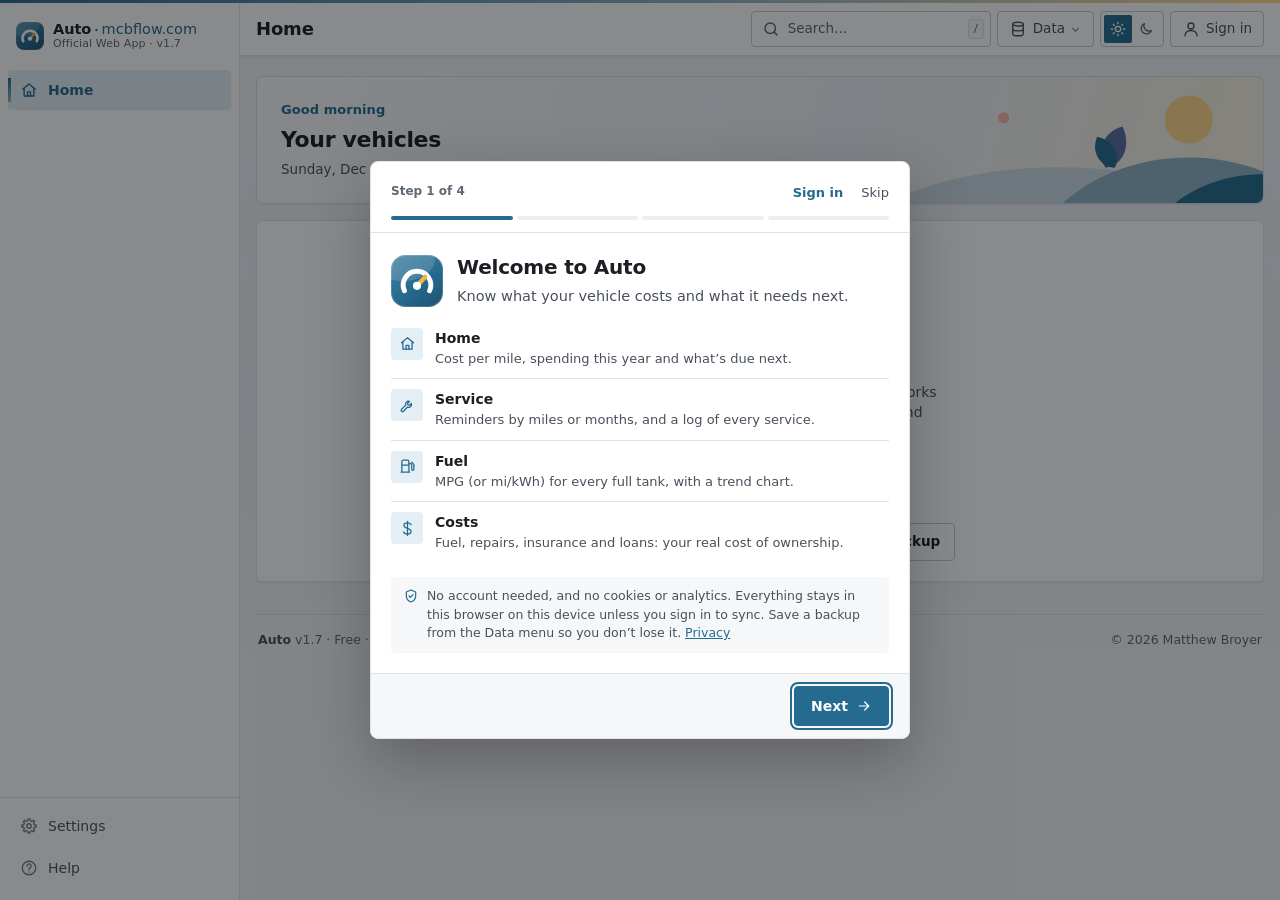
==== commit b80a9db3: "Add files via upload" ====
--- a/index.html
+++ b/index.html
@@ -4,22 +4,22 @@
 <meta charset="utf-8">
 <meta name="viewport" content="width=device-width, initial-scale=1, viewport-fit=cover">
 <title>Auto | Home</title>
-<meta name="description" content="Free vehicle log for fuel, service, repairs and cost per mile, with reminders for what’s due next. No account. Your records stay on your device.">
+<meta name="description" content="Free vehicle log for fuel, service, repairs and cost per mile, with reminders for what’s due next. No account needed. Your records stay on your device.">
 <link rel="canonical" href="https://auto.mcbflow.com/">
 <meta name="theme-color" content="#256b8f">
 <meta http-equiv="Content-Security-Policy" content="default-src 'none'; script-src 'self' 'unsafe-inline'; connect-src https://rxvcjdwmvxhwbdwncfhj.supabase.co; style-src 'self' 'unsafe-inline'; img-src 'self' data: blob:; frame-src blob:; manifest-src 'self'; worker-src 'self'; base-uri 'none'; form-action 'none'">
 <meta name="referrer" content="no-referrer">
 <meta property="og:type" content="website">
 <meta property="og:site_name" content="auto.mcbflow.com">
-<meta property="og:title" content="auto.mcbflow.com: free vehicle log for fuel, service and cost per mile">
-<meta property="og:description" content="Free vehicle log for fuel, service, repairs and cost per mile, with reminders for what’s due next. No account. Your records stay on your device.">
+<meta property="og:title" content="Auto: Free vehicle log for fuel, service and cost per mile">
+<meta property="og:description" content="Free vehicle log for fuel, service, repairs and cost per mile, with reminders for what’s due next. No account needed. Your records stay on your device.">
 <meta property="og:url" content="https://auto.mcbflow.com/">
 <meta property="og:image" content="https://auto.mcbflow.com/og-image.png">
 <meta property="og:image:width" content="1200">
 <meta property="og:image:height" content="630">
-<meta property="og:image:alt" content="auto.mcbflow.com: a vehicle log showing cost per mile, fuel economy and maintenance due">
+<meta property="og:image:alt" content="Auto: A vehicle log showing cost per mile, fuel economy and maintenance due">
 <meta name="twitter:card" content="summary_large_image">
-<script type="application/ld+json">{"@context":"https://schema.org","@type":"WebApplication","name":"auto.mcbflow.com","alternateName":"Auto","url":"https://auto.mcbflow.com/","description":"Free vehicle log for fuel, service, repairs and cost per mile, with reminders for what's due next. No account. Your records stay on your device.","applicationCategory":"UtilitiesApplication","operatingSystem":"Any (runs in a web browser)","isAccessibleForFree":true,"offers":{"@type":"Offer","price":"0","priceCurrency":"USD"},"author":{"@type":"Person","name":"Matthew Broyer","url":"https://matthewbroyer.com/"}}</script>
+<script type="application/ld+json">{"@context":"https://schema.org","@type":"WebApplication","name":"auto.mcbflow.com","alternateName":"Auto","url":"https://auto.mcbflow.com/","description":"Free vehicle log for fuel, service, repairs and cost per mile, with reminders for what's due next. No account needed. Your records stay on your device.","applicationCategory":"UtilitiesApplication","operatingSystem":"Any (runs in a web browser)","isAccessibleForFree":true,"offers":{"@type":"Offer","price":"0","priceCurrency":"USD"},"author":{"@type":"Person","name":"Matthew Broyer","url":"https://matthewbroyer.com/"}}</script>
 <meta name="mobile-web-app-capable" content="yes">
 <meta name="apple-mobile-web-app-capable" content="yes">
 <meta name="apple-mobile-web-app-title" content="Auto">
@@ -41,7 +41,7 @@
   --accent:#256b8f; --accent-strong:#1b5370; --accent-soft:#e4eff5; --on-accent:#ffffff; --accent-line:rgba(37,107,143,.38);
   --ok:#1f7a3d; --ok-soft:#e3f2e8; --warn:#9a5c00; --warn-soft:#fbefd9; --bad:#b8322b; --bad-soft:#fbe5e3;
   /* chart series: steel-blue lead + validated companions (light surface) */
-  --s1:#256b8f; --s2:#c47d10; --s3:#1f9d93; --s4:#7b5cc4; --s5:#d9677b; --s6:#6f7f2a;
+  --s1:#256b8f; --s2:#6a9fbe; --s3:#c98a1b; --s4:#dfb562; --s5:#5d6b7a; --s6:#a3adb8;   /* accent, its tint, ochre, ochre tint, slate, light slate */
   --grid:#e8eaed; --shadow:0 1px 2px rgba(20,24,31,.06); --on-bad:#ffffff;
   --r:6px; --r-sm:4px; --ctl:38px; --ctl-sm:32px; --ease:120ms ease;
   --font:"Segoe UI Variable Text","Segoe UI",system-ui,-apple-system,BlinkMacSystemFont,Roboto,"Helvetica Neue",Arial,sans-serif;
@@ -54,7 +54,7 @@
     --text:#e9ecf0; --text-2:#b4bbc5; --muted:#8e97a3;
     --accent:#7db6d4; --accent-strong:#a6cde3; --accent-soft:#1f323d; --on-accent:#08161e; --accent-line:rgba(125,182,212,.45);
     --ok:#56c585; --ok-soft:#173226; --warn:#e5a740; --warn-soft:#3a2b12; --bad:#f07a70; --bad-soft:#3d1c1a;
-    --s1:#5ba3c9; --s2:#bb7f14; --s3:#22a095; --s4:#8e7ae0; --s5:#d0637c; --s6:#6c8a2a;
+    --s1:#7db6d4; --s2:#40789a; --s3:#d9a03a; --s4:#94702f; --s5:#9aa5b2; --s6:#5f6a77;
     --grid:#2b3037; --shadow:0 1px 2px rgba(0,0,0,.3); --on-bad:#1c0c0b;
     --shadow-pop:0 10px 28px -6px rgba(0,0,0,.6),0 0 0 1px rgba(255,255,255,.03); --hover-band:rgba(255,255,255,.05);
   }
@@ -65,7 +65,7 @@
   --text:#e9ecf0; --text-2:#b4bbc5; --muted:#8e97a3;
   --accent:#7db6d4; --accent-strong:#a6cde3; --accent-soft:#1f323d; --on-accent:#08161e; --accent-line:rgba(125,182,212,.45);
   --ok:#56c585; --ok-soft:#173226; --warn:#e5a740; --warn-soft:#3a2b12; --bad:#f07a70; --bad-soft:#3d1c1a;
-  --s1:#5ba3c9; --s2:#bb7f14; --s3:#22a095; --s4:#8e7ae0; --s5:#d0637c; --s6:#6c8a2a;
+  --s1:#7db6d4; --s2:#40789a; --s3:#d9a03a; --s4:#94702f; --s5:#9aa5b2; --s6:#5f6a77;
   --grid:#2b3037; --shadow:0 1px 2px rgba(0,0,0,.3); --on-bad:#1c0c0b;
   --shadow-pop:0 10px 28px -6px rgba(0,0,0,.6),0 0 0 1px rgba(255,255,255,.03); --hover-band:rgba(255,255,255,.05);
 }
@@ -219,8 +219,6 @@
 .addgrid b{display:block;font-size:14.5px}
 .addgrid small{color:var(--text-2);font-size:12.5px}
 
-#toast{position:fixed;left:50%;bottom:90px;transform:translateX(-50%);background:var(--text);color:var(--bg);padding:10px 16px;border-radius:10px;font-size:14px;z-index:70;opacity:0;transition:opacity .2s;pointer-events:none}
-#toast.on{opacity:1}
 .faq .a ul{margin:6px 0 0;padding-left:18px}
 .muted{color:var(--muted)}
 .skip{position:fixed;left:12px;top:-60px;z-index:100;background:var(--surface);color:var(--text);padding:10px 14px;border-radius:9px;border:2px solid var(--accent);font-weight:600}
@@ -245,7 +243,7 @@
 .totop.on{opacity:1;transform:none;pointer-events:auto}
 .totop:hover{background:var(--surface-2);color:var(--text);border-color:var(--muted)}
 /* hover + focus states */
-.btn,.iconbtn,.fab,.seg button,.addgrid button,.more,.sr,.vsel,.faq summary{transition:background .15s,color .15s,border-color .15s,transform .15s,box-shadow .15s}
+.btn,.iconbtn,.fab,.seg button,.addgrid button,.more,.vsel,.faq summary{transition:background .15s,color .15s,border-color .15s,transform .15s,box-shadow .15s}
 .btn:active,.iconbtn:active,.fab:active{transform:translateY(1px)}
 .btn.danger:hover{background:var(--bad-soft);border-color:var(--bad)}
 .btn.dangerfill{background:var(--bad);border-color:var(--bad);color:var(--on-bad)}
@@ -270,24 +268,13 @@
 main.anim .chart path.area{animation:fadein .3s ease .1s both}
 main.anim .meter span,main.anim .hbar .trk span{transform-origin:left;animation:growX .35s cubic-bezier(.2,.7,.2,1) .05s both}
 @media (prefers-reduced-motion:reduce){*,*::before,*::after{animation-duration:.01ms!important;animation-delay:0s!important;transition-duration:.01ms!important}}
-/* search */
-dialog.sdlg{margin-top:8vh}
-.sbox{flex:1;display:flex;align-items:center;gap:8px;border:1px solid var(--border-2);border-radius:10px;padding:0 10px;background:var(--surface-2);color:var(--muted);min-width:0}
-.sbox:focus-within{outline:2px solid var(--accent);outline-offset:1px}
-.sbox input{flex:1;border:0;background:none;padding:10px 0;outline:none;min-width:0;color:var(--text)}
-.sres{max-height:min(62vh,540px);overflow:auto;padding:4px 0 10px}
-.sgrp{font-size:11.5px;font-weight:650;color:var(--muted);text-transform:uppercase;letter-spacing:.05em;padding:12px 18px 4px}
-.sr{display:flex;gap:12px;align-items:center;width:100%;border:0;background:none;text-align:left;padding:9px 18px;cursor:pointer}
-.sr:hover,.sr.on{background:var(--surface-2)}
-.sr .body{flex:1;min-width:0}
-.sr .t{font-weight:600;white-space:nowrap;overflow:hidden;text-overflow:ellipsis}
-.sr .m{font-size:12.5px;color:var(--text-2);white-space:nowrap;overflow:hidden;text-overflow:ellipsis}
-.shint{padding:22px 18px;color:var(--text-2);font-size:14px;text-align:center}
-.smore{padding:4px 18px 6px 64px;font-size:12.5px;color:var(--muted)}
-mark{background:var(--warn-soft);color:inherit;border-radius:3px;padding:0 1px}
 /* FAQ */
-.faq-sec{font-size:11.5px;font-weight:650;color:var(--muted);text-transform:uppercase;letter-spacing:.05em;padding:16px 16px 6px}
 .faq details{border-top:1px solid var(--border)}
+.mb-set-card.faq{padding:0;overflow:hidden}
+.mb-set-card.faq details:first-child{border-top:0}
+.help-steps{margin:0;padding-left:22px;display:flex;flex-direction:column;gap:8px;font-size:14px;line-height:1.5;color:var(--text-2)}
+.help-steps li::marker{color:var(--accent);font-weight:650}
+.help-links{display:flex;flex-wrap:wrap;gap:8px;margin:0;padding:12px 16px 14px;border-top:1px solid var(--border)}
 .faq summary{list-style:none;cursor:pointer;padding:13px 16px;font-weight:600;display:flex;justify-content:space-between;align-items:center;gap:12px}
 .faq summary::-webkit-details-marker{display:none}
 .faq summary:hover{background:var(--surface-2)}
@@ -302,8 +289,6 @@
 .cfm-ic.bad{background:var(--bad-soft);color:var(--bad)}
 .cfm-b h2{margin-bottom:6px}
 .cfm-b p{margin:0;color:var(--text-2);font-size:14px}
-.cfm-b input{margin-top:12px;width:100%;padding:9px 11px;border:1px solid var(--border-2);border-radius:9px;background:var(--surface);letter-spacing:.06em}
-.cfm-b input:focus{outline:2px solid var(--accent);outline-offset:1px}
 
 /* onboarding */
 .btn{min-height:38px}.btn.sm{min-height:32px}
@@ -366,8 +351,6 @@
 .fmore[open]>summary .i{transform:rotate(180deg)}
 .fmore>.dlg-b{padding:4px 0 0}
 .hint.warn{color:var(--warn);font-weight:600}
-#toast.act{pointer-events:auto}
-#toast button{margin-left:14px;border:0;background:none;color:var(--bg);font-weight:700;text-decoration:underline;cursor:pointer;padding:6px 4px;min-height:36px}
 
 @media (max-width:860px){
   .tiles{grid-template-columns:1fr 1fr}
@@ -400,7 +383,6 @@
   td .m{font-size:12px}
   .search{width:100%}
   .addgrid{grid-template-columns:1fr}
-  #toast{bottom:150px}
 }
 
 /* =====================================================================
@@ -419,12 +401,11 @@
 main.anim>*,main.anim .chart g.col,main.anim .chart path.line,main.anim .chart path.area,
 main.anim .meter span,main.anim .hbar .trk span,.faq details[open] .a,.ob-done{animation:none}
 main.anim .chart path.line{stroke-dasharray:none;stroke-dashoffset:0}
-.btn,.iconbtn,.fab,.seg button,.addgrid button,.more,.sr,.vsel,.faq summary,.obtiles button,
+.btn,.iconbtn,.fab,.seg button,.addgrid button,.more,.vsel,.faq summary,.obtiles button,
 .row.click,.cl-row,input,select,textarea{transition:background-color var(--ease),border-color var(--ease),color var(--ease),box-shadow var(--ease)}
 .btn:active,.iconbtn:active,.fab:active,.obtiles button:active{transform:none}
 .faq summary .i,.fmore>summary .i{transition:transform var(--ease)}
 .ob-bar span{transition:width .2s ease}
-#toast{transition:opacity var(--ease)}
 .totop{transform:none;transition:opacity var(--ease),background-color var(--ease),color var(--ease)}
 
 .vsel{min-height:var(--ctl-sm);padding:4px 30px 4px 10px;border-radius:var(--r-sm);border-color:var(--border-2);background-color:var(--surface);font-size:13.5px}
@@ -466,7 +447,6 @@
 .meter span,.ob-bar span{border-radius:2px}
 .hbar .trk span{border-radius:0 2px 2px 0}
 .legend i,.hbar .nm i{border-radius:2px}
-mark{border-radius:2px}
 
 /* buttons */
 .btn{border-radius:var(--r-sm);min-height:var(--ctl);padding:0 14px;font-size:13.5px;justify-content:center}
@@ -497,10 +477,10 @@
 /* forms */
 .fld{gap:4px}
 .fld label,.fld .glabel{font-size:12.5px;font-weight:600}
-.fld input[type=text],.fld input[type=number],.fld input[type=date],.fld select,.fld textarea,.search,.cfm-b input{border-radius:var(--r-sm);border-color:var(--border-2);padding:6px 9px;font-size:14px}
-.fld input[type=text],.fld input[type=number],.fld input[type=date],.fld select,.search,.cfm-b input{min-height:var(--ctl)}
+.fld input[type=text],.fld input[type=number],.fld input[type=date],.fld select,.fld textarea,.search{border-radius:var(--r-sm);border-color:var(--border-2);padding:6px 9px;font-size:14px}
+.fld input[type=text],.fld input[type=number],.fld input[type=date],.fld select,.search{min-height:var(--ctl)}
 .fld input:hover:not(:focus),.fld select:hover:not(:focus),.fld textarea:hover:not(:focus),.search:hover:not(:focus){border-color:color-mix(in srgb,var(--text) 35%,var(--border-2))}
-.fld input:focus,.fld select:focus,.fld textarea:focus,.search:focus,.vsel:focus,.cfm-b input:focus{outline:none;border-color:var(--accent);box-shadow:0 0 0 1px var(--accent)}
+.fld input:focus,.fld select:focus,.fld textarea:focus,.search:focus,.vsel:focus{outline:none;border-color:var(--accent);box-shadow:0 0 0 1px var(--accent)}
 .fld.err input,.fld.err select{box-shadow:0 0 0 1px var(--bad)}
 input::placeholder,textarea::placeholder{color:var(--muted);opacity:.85}
 .tasks{border-radius:var(--r-sm)}
@@ -534,13 +514,7 @@
 .addgrid{gap:8px}
 .addgrid button{border-radius:var(--r);padding:12px}
 .addgrid button:hover{border-color:var(--accent)}
-.sbox{border-radius:var(--r-sm);background:var(--surface);min-height:var(--ctl)}
-.sbox:focus-within{outline:none;border-color:var(--accent);box-shadow:0 0 0 1px var(--accent)}
-.sr{border-radius:0}
-.sr.on{box-shadow:inset 2px 0 0 var(--accent)}
-.sgrp,.faq-sec{font-size:11.5px;letter-spacing:.06em}
 .cfm-ic{width:36px;height:36px;border-radius:var(--r)}
-#toast{border-radius:var(--r);box-shadow:var(--shadow-pop)}
 .skip{border-radius:var(--r-sm)}
 
 /* floating actions: squared, not pills */
@@ -587,8 +561,6 @@
 .loc{font-size:12.5px;color:var(--text-2)}
 .loc b{color:var(--text);font-weight:600;word-break:break-all}
 .cfm-alt{margin-right:auto}
-.rn-list{margin:6px 0 0;padding-left:18px}
-.rn-list li{margin:3px 0}
 
 /* ===== v1.2: attachments, timeline, glovebox, problems, quotes, tools ===== */
 .fchips{display:flex;flex-wrap:wrap;gap:6px;margin-top:6px}
@@ -949,10 +921,9 @@
 @media (min-width:1024px){.mb-side .brand b{font-size:15px}}
 @media (max-width:1023px){.side-nav .tl{display:none}.side-nav .ts{display:inline}.page-bar .vsel{max-width:170px}}
 @media (max-width:767px){
-  .fab{display:flex!important;bottom:calc(72px + env(safe-area-inset-bottom) + var(--notice-h,0px));right:16px}
-  .fab[style*="none"]{display:none!important}
-  .addtop{display:none!important}
-  .totop{bottom:calc(140px + env(safe-area-inset-bottom) + var(--notice-h,0px))}
+  .addtop{display:none!important}   /* phones: Add entry is the center button of the bottom bar (v1.6; the floating + is gone) */
+  .totop{bottom:calc(76px + env(safe-area-inset-bottom) + var(--notice-h,0px))}
+  .bnav{grid-auto-flow:row;grid-template-columns:repeat(5,minmax(0,1fr))}
   .mb-main>.wrap{padding-bottom:calc(150px + var(--notice-h,0px))}
 }
 @media print{.mb-main>.wrap{padding:0}.vsel-row{display:none}}
@@ -964,8 +935,8 @@
 @media (min-width:768px){.vsel-row .vsel{max-width:320px;height:36px;min-height:36px}}
 @media (min-width:1024px) and (max-width:1279px){.page-bar .actions .addtop{width:var(--tb-h);padding:0}.page-bar .actions .addtop .tb-lbl{display:none}}
 .page-bar .page-title{min-width:0;flex:0 1 auto}
-.inst-fb{display:none;margin:0;padding:12px 14px;border:1px solid var(--border);border-radius:var(--r);background:var(--surface);font-size:13px;line-height:1.45;color:var(--ink-2)}
-[data-mb-install][hidden]~.inst-fb{display:block}
+.inst-line{margin:0;font-size:14px;line-height:1.45;color:var(--text)}
+.mb-info .i{width:15px;height:15px}
 .mb-set-sec>.fine{margin:2px 2px 0}
 .mb-set-sec>#trash{margin-top:4px}
 .auto-tgw{display:inline-flex;align-items:center;justify-content:center;min-width:44px;min-height:44px;cursor:pointer}
@@ -985,11 +956,9 @@
 .mbw-sub .mbw-link{min-height:32px;padding:0 4px}
 @media (max-width:600px){.auto-ymm{grid-template-columns:1fr}.mbw-choices.auto-types{grid-template-columns:repeat(2,minmax(0,1fr))}}
 /* Home before the first vehicle */
-.auto-start{display:flex;gap:16px;align-items:flex-start;padding:20px}
-.auto-start h2{font-size:17px;margin:2px 0 4px}
-.auto-start p{margin:0;color:var(--text-2);font-size:14px;max-width:60ch}
-.auto-start .toolbar{margin-top:14px}
-@media (max-width:600px){.auto-start{flex-direction:column;padding:16px}.auto-start .toolbar .btn{flex:1 1 100%}}
+.auto-start{padding:4px 16px 20px}   /* Home before the first vehicle: the shared empty block, then the two other ways to start */
+.auto-start .start-alt{justify-content:center;margin-top:0}
+@media (max-width:600px){.auto-start .start-alt .btn{flex:1 1 100%}}
 /* charts: hover / tap / focus labels, the read mark highlighted and the others faded, crosshair on the line chart */
 .charthint{font-size:11.5px;font-weight:500;color:var(--muted);white-space:nowrap}
 @media (hover:none){.charthint{font-size:0}.charthint::after{content:attr(data-touch);font-size:11.5px}}
@@ -1013,23 +982,28 @@
 #tip .tv{font-size:14.5px;font-weight:700;color:var(--text);line-height:1.25}
 #tip .tw{color:var(--muted)}
 #tip .tr{gap:14px}
+/* ===== v1.6: very long vehicle names, notes and shop names wrap instead of widening the page on phones ===== */
+.vcards{grid-template-columns:repeat(auto-fill,minmax(min(300px,100%),1fr))}
+.vcard .top>.main,.vcard>div>span:not(.pill),.card-h>div,.row .main>*,.row .t{min-width:0}
+.vcard>div>.pill{flex:none}
+.vcard .t,.vcard .m,.vcard .vtitle,.vcard .sub,.vcard .kv,.vcard>div>span:not(.pill),.card-h>div,.row .t,.row .main{overflow-wrap:anywhere}
 </style>
 <link rel="stylesheet" href="mb-suite-topbar.css">
 </head>
 <body class="mb-shell">
 <a class="skip" href="#main">Skip to content</a>
 <aside class="mb-side" aria-label="App">
-  <a class="brand" href="./" data-act="home" aria-label="Auto (auto.mcbflow.com): go to Home"><span class="logo"><svg xmlns="http://www.w3.org/2000/svg" viewBox="0 0 64 64" aria-hidden="true" focusable="false"><defs><linearGradient id="abg1" gradientUnits="userSpaceOnUse" x1="10" y1="0" x2="54" y2="64"><stop offset="0" stop-color="#44809f"/><stop offset=".55" stop-color="#256B8F"/><stop offset="1" stop-color="#1e5672"/></linearGradient><clipPath id="abc1"><rect width="64" height="64" rx="18"/></clipPath></defs><g clip-path="url(#abc1)"><rect width="64" height="64" fill="url(#abg1)"/><ellipse cx="14" cy="6" rx="40" ry="26" fill="#fff" opacity=".14"/><path d="m 16.5,43.990999 a 17,17 0 1 1 31,0" fill="none" stroke="#fff" stroke-width="6" stroke-linecap="round" stroke-linejoin="round"/><path d="m 32,37.990999 10,-11" fill="none" stroke="#F2B640" stroke-width="5.5" stroke-linecap="round"/><circle cx="32" cy="37.990997" r="5" fill="#fff"/></g><rect x=".5" y=".5" width="63" height="63" rx="17.5" fill="none" stroke="#fff" stroke-opacity=".24"/></svg></span><span class="bt"><b>Auto<i class="tld"><span class="sep" aria-hidden="true">∙</span>mcbflow.com</i></b><span>Official Web App · v1.5</span></span></a>
+  <a class="brand" href="./" data-act="home" aria-label="Auto (auto.mcbflow.com): go to Home"><span class="logo"><svg xmlns="http://www.w3.org/2000/svg" viewBox="0 0 64 64" aria-hidden="true" focusable="false"><defs><linearGradient id="abg1" gradientUnits="userSpaceOnUse" x1="10" y1="0" x2="54" y2="64"><stop offset="0" stop-color="#44809f"/><stop offset=".55" stop-color="#256B8F"/><stop offset="1" stop-color="#1e5672"/></linearGradient><clipPath id="abc1"><rect width="64" height="64" rx="18"/></clipPath></defs><g clip-path="url(#abc1)"><rect width="64" height="64" fill="url(#abg1)"/><ellipse cx="14" cy="6" rx="40" ry="26" fill="#fff" opacity=".14"/><path d="m 16.5,43.990999 a 17,17 0 1 1 31,0" fill="none" stroke="#fff" stroke-width="6" stroke-linecap="round" stroke-linejoin="round"/><path d="m 32,37.990999 10,-11" fill="none" stroke="#F2B640" stroke-width="5.5" stroke-linecap="round"/><circle cx="32" cy="37.990997" r="5" fill="#fff"/></g><rect x=".5" y=".5" width="63" height="63" rx="17.5" fill="none" stroke="#fff" stroke-opacity=".24"/></svg></span><span class="bt"><b>Auto<i class="tld"><span class="sep" aria-hidden="true">∙</span>mcbflow.com</i></b><span>Official Web App · v1.7</span></span></a>
   <nav class="side-nav" id="sideNav" aria-label="Sections"></nav>
   <nav class="side-nav side-end" id="sideEnd" aria-label="More"></nav>
 </aside>
 <div class="mb-main">
   <header class="page-bar">
-    <a class="brand phone-brand" href="./" data-act="home" aria-label="Auto (auto.mcbflow.com): go to Home"><span class="logo"><svg xmlns="http://www.w3.org/2000/svg" viewBox="0 0 64 64" aria-hidden="true" focusable="false"><defs><linearGradient id="abg2" gradientUnits="userSpaceOnUse" x1="10" y1="0" x2="54" y2="64"><stop offset="0" stop-color="#44809f"/><stop offset=".55" stop-color="#256B8F"/><stop offset="1" stop-color="#1e5672"/></linearGradient><clipPath id="abc2"><rect width="64" height="64" rx="18"/></clipPath></defs><g clip-path="url(#abc2)"><rect width="64" height="64" fill="url(#abg2)"/><ellipse cx="14" cy="6" rx="40" ry="26" fill="#fff" opacity=".14"/><path d="m 16.5,43.990999 a 17,17 0 1 1 31,0" fill="none" stroke="#fff" stroke-width="6" stroke-linecap="round" stroke-linejoin="round"/><path d="m 32,37.990999 10,-11" fill="none" stroke="#F2B640" stroke-width="5.5" stroke-linecap="round"/><circle cx="32" cy="37.990997" r="5" fill="#fff"/></g><rect x=".5" y=".5" width="63" height="63" rx="17.5" fill="none" stroke="#fff" stroke-opacity=".24"/></svg></span><span class="bt"><b>Auto<i class="tld"><span class="sep" aria-hidden="true">∙</span>mcbflow.com</i></b><span>Official Web App · v1.5</span></span></a>
+    <a class="brand phone-brand" href="./" data-act="home" aria-label="Auto (auto.mcbflow.com): go to Home"><span class="logo"><svg xmlns="http://www.w3.org/2000/svg" viewBox="0 0 64 64" aria-hidden="true" focusable="false"><defs><linearGradient id="abg2" gradientUnits="userSpaceOnUse" x1="10" y1="0" x2="54" y2="64"><stop offset="0" stop-color="#44809f"/><stop offset=".55" stop-color="#256B8F"/><stop offset="1" stop-color="#1e5672"/></linearGradient><clipPath id="abc2"><rect width="64" height="64" rx="18"/></clipPath></defs><g clip-path="url(#abc2)"><rect width="64" height="64" fill="url(#abg2)"/><ellipse cx="14" cy="6" rx="40" ry="26" fill="#fff" opacity=".14"/><path d="m 16.5,43.990999 a 17,17 0 1 1 31,0" fill="none" stroke="#fff" stroke-width="6" stroke-linecap="round" stroke-linejoin="round"/><path d="m 32,37.990999 10,-11" fill="none" stroke="#F2B640" stroke-width="5.5" stroke-linecap="round"/><circle cx="32" cy="37.990997" r="5" fill="#fff"/></g><rect x=".5" y=".5" width="63" height="63" rx="17.5" fill="none" stroke="#fff" stroke-opacity=".24"/></svg></span><span class="bt"><b>Auto<i class="tld"><span class="sep" aria-hidden="true">∙</span>mcbflow.com</i></b><span>Official Web App · v1.7</span></span></a>
     <div class="page-title" id="pageTitle" aria-hidden="true">Home</div>
     <select class="vsel" id="vsel" aria-label="Vehicle"></select>
     <div class="actions">
-    <button type="button" class="tb tb-search" id="searchBtn" data-act="search" title="Search (/)" aria-label="Search all records" aria-keyshortcuts="/"><svg class="i" viewBox="0 0 24 24"><circle cx="11" cy="11" r="7"/><path d="M20 20l-3.5-3.5"/></svg><span class="tb-lbl">Search…</span><kbd>/</kbd></button>
+    <button type="button" class="tb tb-search" id="searchBtn" data-act="search" title="Search (/ or Ctrl+K)" aria-label="Search records" aria-keyshortcuts="/ Control+K"><svg class="i" viewBox="0 0 24 24"><circle cx="11" cy="11" r="7"/><path d="M20 20l-3.5-3.5"/></svg><span class="tb-lbl">Search…</span><kbd>/</kbd></button>
     <button type="button" class="tb-chip" id="bkChip" data-act="saveNow" hidden></button>
     <div class="dwrap" id="dataWrap">
       <button type="button" class="tb dbtn" id="dataBtn" data-act="datamenu" aria-haspopup="menu" aria-expanded="false" aria-controls="dataMenu" aria-label="Data: back up, sync, export or import" title="Backup, sync, import &amp; export"><svg class="uic" viewBox="0 0 24 24" width="18" height="18" fill="none" stroke="currentColor" stroke-width="1.8" stroke-linecap="round" stroke-linejoin="round" aria-hidden="true" focusable="false"><ellipse cx="12" cy="5.5" rx="7" ry="2.5"/><path d="M5 5.5v13c0 1.4 3.1 2.5 7 2.5s7-1.1 7-2.5v-13"/><path d="M5 12c0 1.4 3.1 2.5 7 2.5s7-1.1 7-2.5"/></svg><span class="tb-lbl">Data</span><svg class="tb-chev" viewBox="0 0 24 24" fill="none" stroke="currentColor" stroke-width="2" aria-hidden="true"><path d="m6 9 6 6 6-6"/></svg><i class="tb-dot" aria-hidden="true" hidden></i></button>
@@ -1081,7 +1055,7 @@
         <label class="mbw-field"><span>Model</span><input id="mbw_model" type="text" autocomplete="off" placeholder="e.g. Civic"></label>
       </div>
       <p class="ob-err" id="mbwErr2" role="alert"></p>
-      <p class="mbw-sub">Just looking around? <button type="button" class="mbw-link acc" data-mbw="sample">Explore with sample data</button></p>
+      <p class="mbw-sub">Just looking around? <button type="button" class="mbw-link acc" data-mbw="sample">Start with sample data</button> or <button type="button" class="mbw-link acc" data-mbw="empty">Start empty</button></p>
     </div>
     <div class="mbw-body" data-step="3" hidden>
       <h2>What does the odometer say?</h2><p class="mbw-lead">Check the dash. A close guess works.</p>
@@ -1100,7 +1074,6 @@
 <div id="report" aria-hidden="true"></div>
 <input type="file" id="csvFile" accept=".csv,text/csv" hidden>
 <div id="tip"></div>
-<div id="toast" role="status" aria-live="polite"></div>
 <input type="file" id="importFile" accept="application/json,.json,application/zip,.zip" hidden>
 <template id="artBanner"><svg class="cu-art" viewBox="0 0 640 136" preserveAspectRatio="xMaxYMax slice" aria-hidden="true" focusable="false"><circle class="b" cx="560" cy="46" r="26"/><path class="s" d="M210 150 C315 80 525 80 630 150Z"/><path class="m" d="M410 150 C485 66 635 66 710 150Z"/><path class="d" d="M530 150 C585 90 695 90 750 150Z"/><path class="n" transform="translate(470 98) rotate(-64) scale(0.5)" d="M0 0 C 20 -34 66 -40 96 -6 C 70 28 22 34 0 0Z"/><path class="d" transform="translate(480 98) rotate(-116) scale(0.4)" d="M0 0 C 20 -34 66 -40 96 -6 C 70 28 22 34 0 0Z"/><circle class="r" cx="360" cy="44" r="6"/></svg></template>
 <template id="artStrip"><svg class="cu-art at-bottom cu-p-soft" viewBox="0 0 1200 80" preserveAspectRatio="xMidYMax slice" aria-hidden="true" focusable="false"><path class="s" transform="translate(60 60) rotate(-8)" d="M-36.8 2.6 C-36.8 -18.3 20.2 -19.1 36.8 -1.7 C37.5 16.5 -20.2 19.1 -36.8 2.6Z"/><path class="m" transform="translate(150 63) rotate(-7)" d="M-24.2 2 C-24.2 -13.7 13.3 -14.4 24.2 -1.3 C24.6 12.4 -13.3 14.4 -24.2 2Z"/><path class="d" transform="translate(230 66) rotate(-6)" d="M-29.4 2.4 C-29.4 -16.7 16.2 -17.5 29.4 -1.6 C30 15.2 -16.2 17.5 -29.4 2.4Z"/><path class="s" transform="translate(330 60) rotate(-5)" d="M-42 2.8 C-42 -19.8 23.1 -20.7 42 -1.9 C42.8 17.9 -23.1 20.7 -42 2.8Z"/><path class="n" transform="translate(430 63) rotate(-4)" d="M-21 1.7 C-21 -12.2 11.6 -12.8 21 -1.2 C21.4 11 -11.6 12.8 -21 1.7Z"/><path class="m" transform="translate(510 66) rotate(-3)" d="M-33.6 2.4 C-33.6 -16.7 18.5 -17.5 33.6 -1.6 C34.3 15.2 -18.5 17.5 -33.6 2.4Z"/><path class="s" transform="translate(610 60) rotate(-2)" d="M-26.2 2.2 C-26.2 -15.2 14.4 -16 26.2 -1.5 C26.8 13.8 -14.4 16 -26.2 2.2Z"/><path class="d" transform="translate(700 63) rotate(-1)" d="M-37.8 2.6 C-37.8 -18.3 20.8 -19.1 37.8 -1.7 C38.6 16.5 -20.8 19.1 -37.8 2.6Z"/><path class="s" transform="translate(800 66)" d="M-23.1 1.7 C-23.1 -12.2 12.7 -12.8 23.1 -1.2 C23.6 11 -12.7 12.8 -23.1 1.7Z"/><path class="m" transform="translate(880 60) rotate(1)" d="M-31.5 2.4 C-31.5 -16.7 17.3 -17.5 31.5 -1.6 C32.1 15.2 -17.3 17.5 -31.5 2.4Z"/><path class="s" transform="translate(980 63) rotate(2)" d="M-39.9 2.8 C-39.9 -19.8 21.9 -20.7 39.9 -1.9 C40.7 17.9 -21.9 20.7 -39.9 2.8Z"/><path class="d" transform="translate(1080 66) rotate(3)" d="M-26.2 2.2 C-26.2 -15.2 14.4 -16 26.2 -1.5 C26.8 13.8 -14.4 16 -26.2 2.2Z"/><path class="m" transform="translate(1160 60) rotate(4)" d="M-21 1.7 C-21 -12.2 11.6 -12.8 21 -1.2 C21.4 11 -11.6 12.8 -21 1.7Z"/><path class="sd" d="M372 44 C369.6 33 373.8 23.3 372 16.4"/><path class="d" transform="translate(372 16.4) rotate(-38) scale(0.3)" d="M0 0 C 20 -34 66 -40 96 -6 C 70 28 22 34 0 0Z"/><path class="m" transform="translate(372 22.5) rotate(-150) scale(0.2)" d="M0 0 C 20 -34 66 -40 96 -6 C 70 28 22 34 0 0Z"/><path class="sd" d="M940 46 C938 36.8 941.5 28.8 940 23"/><path class="m" transform="translate(940 23) rotate(-38) scale(0.2)" d="M0 0 C 20 -34 66 -40 96 -6 C 70 28 22 34 0 0Z"/><path class="d" transform="translate(940 28.1) rotate(-150) scale(0.2)" d="M0 0 C 20 -34 66 -40 96 -6 C 70 28 22 34 0 0Z"/><circle class="b" cx="1110" cy="16" r="8"/></svg></template>
@@ -1109,6 +1082,7 @@
 <script src="mb-share.js"></script>
 <script src="mb-sync.js"></script>
 <script src="mb-files.js"></script>
+<script src="mb-ui.js"></script>
 
 <script>
 'use strict';
@@ -1118,6 +1092,7 @@
   gear:'<path d="M19.00 10.32 L21.51 10.72 L21.51 13.28 L19.00 13.68 L18.14 15.76 L19.63 17.82 L17.82 19.63 L15.76 18.14 L13.68 19.00 L13.28 21.51 L10.72 21.51 L10.32 19.00 L8.24 18.14 L6.18 19.63 L4.37 17.82 L5.86 15.76 L5.00 13.68 L2.49 13.28 L2.49 10.72 L5.00 10.32 L5.86 8.24 L4.37 6.18 L6.18 4.37 L8.24 5.86 L10.32 5.00 L10.72 2.49 L13.28 2.49 L13.68 5.00 L15.76 5.86 L17.82 4.37 L19.63 6.18 L18.14 8.24Z"/><circle cx="12" cy="12" r="3"/>',
   home:'<path d="M3.5 11 12 4l8.5 7"/><path d="M5.5 9.5V20h13V9.5"/><path d="M10 20v-5.5h4V20"/>',
   help:'<circle cx="12" cy="12" r="9"/><path d="M9.3 9.3a2.8 2.8 0 1 1 3.9 2.6c-.7.3-1.2 1-1.2 1.8v.6"/><path d="M12 17.3h.01"/>',
+  news:'<path d="M12 3.5l1.9 5.1 5.1 1.9-5.1 1.9-1.9 5.1-1.9-5.1L5 10.5l5.1-1.9z"/><path d="M18.5 15.5v5M16 18h5"/>',
   more:'<circle cx="5.5" cy="12" r="1.7"/><circle cx="12" cy="12" r="1.7"/><circle cx="18.5" cy="12" r="1.7"/>',
   share:'<path d="M12 15V3M7.5 7.5L12 3l4.5 4.5"/><path d="M5 12v7a2 2 0 0 0 2 2h10a2 2 0 0 0 2-2v-7"/>',
   dash:'<path d="M3 13a9 9 0 0 1 18 0"/><path d="M12 13l4-4"/><circle cx="12" cy="13" r="1.3"/><path d="M5 19h14"/>',
@@ -1242,7 +1217,8 @@
 const moneyC=v=>{v=+v||0;if(Math.abs(v)>=10000)return '$'+(v/1000).toLocaleString(undefined,{maximumFractionDigits:1})+'K';return money(v,0)};
 const mi=v=>v==null?'—':Math.round(v).toLocaleString();
 const plural=(n,w)=>`${n.toLocaleString()} ${n===1?w:/[^aeiou]y$/.test(w)?w.slice(0,-1)+'ies':w+'s'}`;
-function toast(m,undo){const t=$('#toast');t.innerHTML=esc(m)+(undo?'<button type="button">Undo</button>':'');t.classList.toggle('act',!!undo);t.classList.add('on');clearTimeout(toast.t);toast.t=setTimeout(()=>t.classList.remove('on','act'),undo?6000:2200);if(undo)t.querySelector('button').onclick=()=>{undo();toast('Restored')}}
+/* every transient message goes through the shared MBUI.toast (mb-ui.js): one look in every app; undo = optional Undo action */
+function toast(m,undo){if(!window.MBUI)return;MBUI.toast(String(m),undo?{action:{label:'Undo',fn:()=>{undo();toast('Restored')}}}:{})}
 /* Recently deleted: everything you delete is kept on this device for 30 days so it can be restored. */
 const TKEY='auto.trash',TDAYS=30;
 function loadTrash(){try{const t=JSON.parse(localStorage.getItem(TKEY)||'[]');const cut=Date.now()-TDAYS*864e5;return Array.isArray(t)?t.filter(x=>isObj(x)&&typeof x.at==='number'&&x.at>cut&&isObj(x.data)&&SAFEID.test(String(x.id))):[]}catch(e){return[]}}
@@ -1359,7 +1335,7 @@
    Returns {name} when written to a chosen file, {dl:true} when downloaded, or null when cancelled/failed. */
 async function writeOut(k,pick){
   const text=k==='json'?await backupText():csvText();
-  if(!FS_OK){dl(k==='json'?`auto-backup-${today()}.json`:`auto-records-${today()}.csv`,text,FKIND[k].mime);if(k==='json')markBackup();paintBackup();return{dl:true}}
+  if(!FS_OK){const name=k==='json'?MBUI.fileName('auto','backup','json'):MBUI.fileName('auto','records','csv');dl(name,text,FKIND[k].mime);if(k==='json')markBackup();paintBackup();return{dl:true,name}}
   let h=pick?null:FH[k];
   if(h&&!await canWrite(h)){toast(`Permission to update ${h.name} wasn’t given. Choose where to save it.`);h=null}
   if(!h){try{h=await pickSave(k)}catch(e){toast('Couldn’t open the save dialog. Try again.');return null}if(!h)return null}
@@ -1367,15 +1343,15 @@
   catch(e){if(FH[k]&&FH[k]===h){FH[k]=null;hDel(k)}paintBackup();toast(`Couldn’t write ${h.name}. Choose the location again.`);return null}
   FH[k]=h;hPut(k,h);if(k==='json')markBackup();paintBackup();return{name:h.name};
 }
+/* an empty backup saves like any other, no question asked (2026-10-17b §7); the message names the file */
 async function saveNow(){
-  if(!hasData()&&!await confirmModal({title:'Save an empty backup?',msg:`There are no vehicles or records in this browser. Saving now would ${FH.json?`overwrite <b>${esc(FH.json.name)}</b> with`:'create'} an empty backup.`,ok:'Save anyway',danger:false}))return;
   const r=await writeOut('json',false);if(!r)return;
-  if(r.dl){toast('Backup downloaded to your Downloads folder');return}
+  if(r.dl){toast('Backup downloaded · '+r.name);return}
   let extra='';if(FH.csv){const c=await writeOut('csv',false);extra=c&&c.name?` and ${c.name}`:' (CSV not updated)'}
-  toast(`Backup saved to ${r.name}${extra}`);
+  toast(`Backup saved · ${r.name}${extra}`);
 }
 async function exportAs(k){const r=await writeOut(k,true);if(!r)return;
-  toast(r.dl?(k==='json'?'Backup downloaded to your Downloads folder':'CSV downloaded to your Downloads folder'):`Saved ${r.name}`)}
+  toast((k==='json'?'Backup':'CSV')+(r.dl?' downloaded · ':' saved · ')+r.name)}
 async function importBackup(){
   if(!FS_OK){$('#importFile').click();return}
   let fh;const o={types:FKIND.open.types,multiple:false};if(FH.json)o.startIn=FH.json;
@@ -1440,10 +1416,10 @@
     'auto-*.csv         Vehicles, reminders, odometer readings, problems, documents, checklists and repair quotes, one file each.',
     'files/             Your attached photos and PDFs ('+nf+'), named <id>-<file name>.','',
     'Spreadsheet files are for reading and totals. To restore your data, import the ZIP or auto-backup.json.'].join('\r\n')});
-  const blob=await MBFiles.zip(entries);const name=`auto-backup-${today()}.zip`;
+  const blob=await MBFiles.zip(entries);const name=MBUI.fileName('auto','backup','zip');
   if(FS_OK){let h;try{h=await showSaveFilePicker({suggestedName:name,types:FKIND.zip.types,startIn:FH.json||'documents'})}catch(e){if(e&&e.name==='AbortError')return;h=null}
-    if(h){try{const w=await h.createWritable();await w.write(blob);await w.close();toast(`Saved ${h.name}`);return}catch(e){toast(`Couldn’t write ${h.name}.`);return}}}
-  dlBlob(name,blob);toast('ZIP downloaded to your Downloads folder');
+    if(h){try{const w=await h.createWritable();await w.write(blob);await w.close();toast('Backup saved · '+h.name);return}catch(e){toast(`Couldn’t write ${h.name}.`);return}}}
+  dlBlob(name,blob);toast('Backup downloaded · '+name);
 }
 /* header chip + data menu (MB Suite v3.3 .mb-dm: same items, wording and order in every app) */
 const quiet=()=>!!(SYNC&&SYNC.status().quietBackups);   // signed in and syncing fine: no backup nags
@@ -1636,7 +1612,7 @@
 /* ================= rendering ================= */
 let OB=null; // onboarding wizard state
 let PREV=null;
-const BNAV=['dash','maint','fuel','costs'];
+const BNAV=['dash','fuel','maint'];   // phone bottom bar: Home · Fuel · [Add entry] · Service · More (Costs and the rest are in More)
 const TITLES={dash:'Home',maint:'Maintenance',fuel:'Fuel',repairs:'Repairs',costs:'Costs',history:'History',garage:'Garage',settings:'Settings',help:'Help',privacy:'Privacy',terms:'Terms'};
 const VIEWS=[['dash','Home','home','Home'],['maint','Maintenance','wrench','Service'],['fuel','Fuel','fuel','Fuel'],['repairs','Repairs','repair','Repairs'],['costs','Costs','cost','Costs'],['history','History','history','History'],['garage','Garage','car','Garage']];
 const FREEV=['settings','help','privacy','terms'];   // views that work before the first vehicle is added
@@ -1655,10 +1631,11 @@
   $('#sideEnd').innerHTML=nb('settings','Settings','gear','Settings')+nb('help','Help','help','Help');
   const inMore=!!cur&&!BNAV.includes(cur);
   const bn=(k,l,i)=>`<button type="button"${cur===k?' aria-current="page"':''} data-act="view" data-v="${k}">${nic(i)}<span>${l}</span></button>`;
-  $('#bnav').innerHTML=has?VIEWS.filter(v=>BNAV.includes(v[0])).map(([k,l,i,sh])=>bn(k,sh,i)).join('')+`<button type="button"${inMore?' aria-current="page"':''} data-act="navMore" aria-haspopup="dialog" aria-label="More: Settings, Repairs, History, Garage, Help">${nic('more')}<span>More</span></button>`
+  const bv=k=>{const v=VIEWS.find(x=>x[0]===k);return bn(k,v[3],v[2])};
+  const bnAdd=`<button type="button" class="bn-add" data-act="addmenu" aria-label="Add entry" title="Add entry"><svg viewBox="0 0 24 24" width="24" height="24" fill="none" stroke="currentColor" stroke-width="2" stroke-linecap="round" stroke-linejoin="round" aria-hidden="true" focusable="false"><path d="M12 5v14M5 12h14"/></svg></button>`;
+  $('#bnav').innerHTML=has?bv('dash')+bv('fuel')+bnAdd+bv('maint')+`<button type="button"${inMore?' aria-current="page"':''} data-act="navMore" aria-haspopup="dialog" aria-label="More: Settings, Repairs, Costs, History, Garage, Help, What’s new">${nic('more')}<span>More</span></button>`
     :bn('dash','Home','home')+bn('help','Help','help')+bn('settings','Settings','gear');
   $('#fab').style.display=on?'':'none';$('#addTop').style.display=on?'':'none';
-  $('#searchBtn').style.display=on?'':'none';
   const th=S.settings.theme==='dark'?'dark':'light';document.documentElement.dataset.theme=th;
   $('#themeBtn').setAttribute('aria-checked',String(th==='dark'));
   document.querySelectorAll('[data-theme-set]').forEach(b=>b.setAttribute('aria-pressed',String(b.dataset.themeSet===th)));
@@ -1679,10 +1656,12 @@
   if(OB){m.innerHTML=vOnboard();animateIfNew('ob'+OB.step);onScroll();obFocus();return}
   const f={dash:vDash,maint:vMaint,fuel:vFuel,repairs:vRepairs,costs:vCosts,history:vHistory,garage:vGarage,settings:vSettings,help:vHelp,privacy:vPrivacy,terms:vTerms}[view]||vDash;
   m.innerHTML=f()+(view==='settings'?'':footHTML());
+  paintEmpties();
+  const sn=document.getElementById('sampleNote');if(sn&&window.MBUI)MBUI.sample(sn,{onRemove:removeSample});
   m.querySelectorAll('[data-act]:not(button):not(a)').forEach(el=>{el.tabIndex=0;if(el.tagName!=='TR')el.setAttribute('role','button')});
   drawCharts();
   const g=document.getElementById('greet');if(g){if(SYNC)SYNC.greet(g,{name:''});else g.hidden=true}
-  if(view==='settings'){const c=document.getElementById('syncCard');if(c&&SYNC)SYNC.card(c);MBInstall.render()}
+  if(view==='settings'){const c=document.getElementById('syncCard');if(c&&SYNC)SYNC.card(c)}
   animateIfNew(view+'|'+S.settings.active);
   onScroll();
   const w=document.getElementById('mbw');if(w&&!w.hidden&&hasData())wClose();   // data arrived (sync, import, sample): the welcome is done
@@ -1699,18 +1678,34 @@
   <nav class="mb-foot-links" aria-label="About Auto"><button type="button" data-act="notes">What’s new</button><button type="button" data-act="view" data-v="privacy">Privacy</button><button type="button" data-act="view" data-v="terms">Terms</button><a href="https://mcbflow.com/">More free apps</a></nav>
   <p class="mb-foot-copy">© 2026 Matthew Broyer</p></footer>`}
 /* Home before the first vehicle: what's empty, why it matters, what to do next */
-function startCard(){return`<div class="card auto-start"><div class="vbadge">${ic('car')}</div><div>
-  <h2>Add your first vehicle</h2>
-  <p>Log fill-ups, services and repairs, and Auto works out your cost per mile, your fuel economy and what’s due next.</p>
-  <div class="toolbar"><button class="btn pri" data-act="newVehicle">${ic('plus')}Add your vehicle</button><button class="btn" data-act="sample">Explore with sample data</button><button class="btn" data-act="import">${ic('upload')}Import a backup</button></div></div></div>`}
+function startCard(){return`<div class="card auto-start">${emptyBox({title:'No vehicles yet',text:'Add your car, truck or motorcycle, and Auto works out your cost per mile, your fuel economy and what’s due next.',action:{label:'Add vehicle',fn:()=>A.newVehicle()}})}
+  <div class="toolbar start-alt"><button class="btn" data-act="sample">Start with sample data</button><button class="btn" data-act="import">${ic('upload')}Import a backup</button></div></div>`}
 
 const scopeLabel=()=>{const s=single();return s?vname(s):'All vehicles'};
 const vtag=vid=>S.vehicles.length>1&&!single()?` · ${esc(vname(veh(vid)))}`:'';
 
 /* ---- Home ---- */
-const dashBanner=sub=>`<section class="cu-banner">${artTpl('artBanner')}<div class="cu-txt"><p class="mb-greet" id="greet"></p><h1 class="cu-t">Home</h1><p class="cu-s">${esc(sub)}</p></div></section>`;
+/* banner (2026-10-17b §9): greeting · "Your vehicles" · the date and one short detail; the sample-data notice sits above it */
+const dashBanner=sub=>`${hasSample()?'<div id="sampleNote"></div>':''}<section class="cu-banner">${artTpl('artBanner')}<div class="cu-txt"><p class="mb-greet" id="greet"></p><h1 class="cu-t">Your vehicles</h1><p class="cu-s">${esc(MBUI.dateLine()+' · '+sub)}</p></div></section>`;
+/* Sample data (2026-10-17b §5): the sample loader's vehicles carry the plates SAMPLE1 and SAMPLE2. Removing it takes those
+   vehicles and their records away (kept in Recently deleted) and offers Undo. */
+const isSampleVeh=v=>!!v&&/^SAMPLE[12]$/.test(String(v.plate||''));
+const hasSample=()=>S.vehicles.some(isSampleVeh);
+function removeSample(){
+  const ids=new Set(S.vehicles.filter(isSampleVeh).map(v=>v.id));if(!ids.size)return;
+  const before={};for(const k of COLLS)before[k]=S[k].slice();
+  for(const k of VCOLLS)S[k]=S[k].filter(r=>!ids.has(r.vid));S.vehicles=S.vehicles.filter(v=>!ids.has(v.id));
+  if(S.settings.active!=='all'&&!veh(S.settings.active))S.settings.active='all';
+  const d={};for(const k of COLLS){const now=new Set(S[k].map(x=>x.id));const gone=before[k].filter(x=>!now.has(x.id));if(gone.length)d[k]=clone(gone)}
+  save();render();const id=trashPut('Sample data',d,false);
+  toast('Sample data removed',id?()=>trashRestore(id):null);
+}
+/* empty screens (2026-10-17b §11): views write a placeholder, render() fills it with the shared MBUI.empty block */
+const EMPTY={};let emptyN=0;
+function emptyBox(o){const id='e'+(++emptyN);EMPTY[id]=o;return`<div class="emptybox" data-empty="${id}"></div>`}
+function paintEmpties(){document.querySelectorAll('[data-empty]').forEach(el=>{const o=EMPTY[el.dataset.empty];if(o&&window.MBUI)MBUI.empty(el,o)});for(const k in EMPTY)delete EMPTY[k]}
 function vDash(){
-  if(!S.vehicles.length)return dashBanner(fd(today())+' · no vehicles yet')+startCard();
+  if(!S.vehicles.length)return dashBanner('No vehicles yet')+startCard();
   const vs=scope(),ids=vs.map(v=>v.id),t=today();
   const yr=rangeBounds('year'),all=rangeBounds('all');
   const ytd=costEntries(ids,yr.from,yr.to).reduce((a,b)=>a+b.amt,0);
@@ -1748,7 +1743,7 @@
   const recent=activity(ids).slice(0,7);
   const rec=`<div class="card"><div class="card-h"><h2>Recent activity</h2></div>
     ${recent.length?`<div class="rows">${recent.map(actRow).join('')}</div>`:`<div class="empty"><b>Nothing logged yet</b>Tap “Add entry” to log your first fill-up or service.</div>`}</div>`;
-  const bsub=[fd(t),scopeLabel(),allMiles?mi(allMiles)+' mi tracked':''].filter(Boolean).join(' · ');
+  const bsub=s?vname(s):plural(vs.length,'vehicle');
   return`${dashBanner(bsub)}${checklist()}${alertBar(rems)}${hero}${tiles}<div class="grid g2">${upcoming}${rec}</div>`;
 }
 function remRow(r,s,compact){
@@ -1786,12 +1781,12 @@
     <div class="toolbar"><button class="btn" data-act="add" data-k="rem">${ic('bell')}Add reminder</button><button class="btn pri" data-act="add" data-k="service">${ic('plus')}Log service</button></div></div>
   <div class="card"><div class="card-h"><div><h2>Schedule</h2><div class="sub">Generic intervals, not your manufacturer’s schedule. Check your owner’s manual.</div></div>
     ${s?`<button class="btn sm" data-act="defaults" data-id="${esc(s.id)}">Add default schedule</button>`:''}</div>
-    ${rems.length?`<div class="rows">${rems.map(({r,s})=>remRow(r,s,false)).join('')}</div>`:`<div class="empty"><b>No reminders yet</b>${s?'Add the default schedule for this vehicle, or create your own.':'Pick a vehicle at the top to add its default schedule.'}</div>`}</div>
+    ${rems.length?`<div class="rows">${rems.map(({r,s})=>remRow(r,s,false)).join('')}</div>`:emptyBox({title:'No reminders yet',text:s?'Add the default schedule for this vehicle, or create your own.':'Pick a vehicle at the top to add its default schedule.',action:s?{label:'Add default schedule',fn:()=>A.defaults({id:s.id})}:null})}</div>
   ${forecastCard(ids)}${checksCard(ids)}
   <div class="card mt"><div class="card-h"><div><h2>Service log</h2><div class="sub">${plural(svc.length,'entry')} · ${money(total,0)}</div></div><input class="search" placeholder="Search work, shop…" value="${esc(vMaint.q||'')}" data-search="maint"></div>
     ${svc.length?`<div class="tablewrap"><table><thead><tr><th>Date</th><th>Work done</th><th class="r hide-sm">Odometer</th><th class="hide-sm">Shop</th><th class="r">Cost</th></tr></thead><tbody>
     ${svc.slice(0,LIM.maint).map(x=>`<tr data-act="edit" data-k="service" data-id="${esc(x.id)}"><td class="num" style="white-space:nowrap">${fd(x.date)}</td><td>${esc(workText(x)||'Service')}${x.notes?`<div class="m">${esc(x.notes)}</div>`:''}${vtag(x.vid)?`<div class="m">${esc(vname(veh(x.vid)))}</div>`:''}</td><td class="r num hide-sm">${x.odo?mi(+x.odo):'—'}</td><td class="hide-sm">${esc(x.shop||(x.diy?'DIY':''))}</td><td class="r num">${money(+x.cost||0)}</td></tr>`).join('')}
-    </tbody></table></div>${more('maint',svc.length)}`:`<div class="empty"><b>${q?'No matches':'No services logged'}</b>${q?'':'Tap “Log service” after your next oil change or rotation.'}</div>`}</div>`;
+    </tbody></table></div>${more('maint',svc.length)}`:(q?`<div class="empty"><b>No matches</b></div>`:emptyBox({title:'No services yet',text:'Log your next oil change or tire rotation to start the service history.',action:{label:'Log service',fn:()=>A.add({k:'service'})}}))}</div>`;
 }
 
 /* ---- Fuel ---- */
@@ -1819,7 +1814,7 @@
   <div class="card"><div class="card-h"><div><h2>Fill-ups</h2><div class="sub">${plural(f.length,'fill-up')} · ${gal.toFixed(1)} ${single()?volU(single()):'units'} total</div></div></div>
   ${f.length?`<div class="tablewrap"><table><thead><tr><th>Date</th><th class="r">Odometer</th><th class="r hide-sm">Amount</th><th class="r hide-sm">Price</th><th class="r">Total</th><th class="r">Economy</th></tr></thead><tbody>
   ${f.slice(0,LIM.fuel).map(x=>{const v=veh(x.vid),e=mpgMaps[x.vid][x.id];return`<tr data-act="edit" data-k="fuel" data-id="${esc(x.id)}"><td style="white-space:nowrap">${fd(x.date)}${x.station||vtag(x.vid)?`<div class="m">${esc([x.station,vtag(x.vid)?vname(v):''].filter(Boolean).join(' · '))}</div>`:''}</td><td class="r num">${x.odo?mi(+x.odo):'—'}</td><td class="r num hide-sm">${(+x.gal||0).toFixed(2)} ${volU(v)}${x.full?'':'<div class="m">partial</div>'}</td><td class="r num hide-sm">${x.ppg?money(+x.ppg,3):'—'}</td><td class="r num">${money(fuelTotal(x),2)}</td><td class="r num">${e?e.toFixed(1)+' <span class="m">'+effU(v)+'</span>':'<span class="m">—</span>'}</td></tr>`}).join('')}
-  </tbody></table></div>${more('fuel',f.length)}`:`<div class="empty"><b>No fill-ups yet</b>Log the odometer each time you fill the tank to get ${eu}.</div>`}</div>`;
+  </tbody></table></div>${more('fuel',f.length)}`:emptyBox({title:'No fill-ups yet',text:`Log the odometer each time you fill the tank to get ${eu}.`,action:{label:'Log fill-up',fn:()=>A.add({k:'fuel'})}})}</div>`;
 }
 
 /* ---- Repairs (repairs, problems log, repeat repairs, quotes) ---- */
@@ -1891,7 +1886,7 @@
     <div class="m">${fd(x.date)}${x.odo?' · '+mi(+x.odo)+' mi':''}${x.shop?' · '+esc(x.shop):''}${vtag(x.vid)}${clip(x.files)}</div>
     ${x.symptom?`<div style="font-size:13.5px;margin-top:5px;color:var(--text-2);white-space:normal">${esc(x.symptom)}</div>`:''}
     ${(n0(x.parts)!=null||n0(x.labor)!=null)?`<div class="m" style="margin-top:3px">Parts ${money(+x.parts||0)} · Labor ${money(+x.labor||0)}</div>`:''}</div>
-    <div class="amt num">${money(+x.cost||0)}</div></div>`}).join('')}</div>`:`<div class="empty"><b>No repairs logged</b>When something breaks, log the problem, the fix and the cost.</div>`}</div>
+    <div class="amt num">${money(+x.cost||0)}</div></div>`}).join('')}</div>`:emptyBox({title:'No repairs yet',text:'When something breaks, log the problem, the fix and the cost.',action:{label:'Log repair',fn:()=>A.add({k:'repair'})}})}</div>
   ${quotesHTML(ids)}`;
 }
 
@@ -1942,7 +1937,7 @@
   ${perVeh.length?`<div class="card mt"><div class="card-h"><h2>By vehicle</h2></div><div class="tablewrap"><table><thead><tr><th>Vehicle</th><th class="r">Spent</th><th class="r">Miles</th><th class="r">Per mile</th></tr></thead><tbody>${perVeh.map(p=>`<tr data-act="pick" data-id="${esc(p.v.id)}"><td>${esc(vname(p.v))}</td><td class="r num">${money(p.t,0)}</td><td class="r num">${mi(p.m)}</td><td class="r num">${p.m?money(p.t/p.m,2):'—'}</td></tr>`).join('')}</tbody></table></div></div>`:''}
   <div class="card pad mt" style="display:flex;justify-content:space-between;align-items:center;gap:12px;flex-wrap:wrap"><div><h2>Keep, repair or replace?</h2><div class="sub">Compare a big repair against replacing the vehicle over the next few years.</div></div><button class="btn" data-act="keepCalc">${ic('scale')}Open calculator</button></div>
   <div class="card mt"><div class="card-h"><div><h2>Other expenses</h2><div class="sub">Insurance, registration, loan payments, tolls…</div></div></div>
-  ${exps.length?`<div class="tablewrap"><table><thead><tr><th>Category</th><th>Starts</th><th class="hide-sm">Repeats</th><th class="r">Amount</th></tr></thead><tbody>${exps.map(x=>`<tr data-act="edit" data-k="expense" data-id="${esc(x.id)}"><td>${esc(x.category)}${clip(x.files)}${x.notes||vtag(x.vid)?`<div class="m">${esc([x.notes,vtag(x.vid)?vname(veh(x.vid)):''].filter(Boolean).join(' · '))}</div>`:''}</td><td class="num" style="white-space:nowrap">${fd(x.date)}</td><td class="hide-sm">${x.repeat&&x.repeat!=='none'?REPEATS[x.repeat]+(x.until?`<div class="m">until ${fd(x.until)}</div>`:''):'<span class="m">One-time</span>'}</td><td class="r num">${money(+x.amount||0)}</td></tr>`).join('')}</tbody></table></div>`:`<div class="empty"><b>No other expenses</b>Add insurance, registration or a loan payment once. Set it to repeat and auto.mcbflow.com counts every payment.</div>`}</div>
+  ${exps.length?`<div class="tablewrap"><table><thead><tr><th>Category</th><th>Starts</th><th class="hide-sm">Repeats</th><th class="r">Amount</th></tr></thead><tbody>${exps.map(x=>`<tr data-act="edit" data-k="expense" data-id="${esc(x.id)}"><td>${esc(x.category)}${clip(x.files)}${x.notes||vtag(x.vid)?`<div class="m">${esc([x.notes,vtag(x.vid)?vname(veh(x.vid)):''].filter(Boolean).join(' · '))}</div>`:''}</td><td class="num" style="white-space:nowrap">${fd(x.date)}</td><td class="hide-sm">${x.repeat&&x.repeat!=='none'?REPEATS[x.repeat]+(x.until?`<div class="m">until ${fd(x.until)}</div>`:''):'<span class="m">One-time</span>'}</td><td class="r num">${money(+x.amount||0)}</td></tr>`).join('')}</tbody></table></div>`:emptyBox({title:'No expenses yet',text:'Add insurance, registration or a loan payment once. Set it to repeat and Auto counts every payment.',action:{label:'Add expense',fn:()=>A.add({k:'expense'})}})}</div>
   <p class="fine">Figures are estimates based on what you log. They aren’t tax or financial advice. Services and repairs marked “before I owned it” aren’t counted. <button class="linkbtn" style="padding:0;margin:0;min-height:0;font-size:inherit" data-act="view" data-v="terms">Terms</button></p>`;
 }
 
@@ -1972,7 +1967,7 @@
   return`<div class="head"><div><h1>History</h1><div class="sub">${esc(scopeLabel())} · every record, newest first</div></div><button class="btn pri" data-act="report">${ic('print')}Vehicle history report</button></div>
   <div class="card" style="margin-bottom:12px"><div class="dl2"><div><span>Records</span><b class="num">${all.length.toLocaleString()}</b></div><div><span>First record</span><b>${first?fd(first):'—'}</b></div><div><span>Miles tracked</span><b class="num">${mi(tracked)}</b></div><div><span>Attachments</span><b class="num">${nfiles}</b></div></div></div>
   <div class="chipbar" role="group" aria-label="Show" style="margin-bottom:12px">${HFILT.map(([k,l])=>`<button class="${f===k?'on':''}" aria-pressed="${f===k}" data-act="hist" data-v="${k}">${l}</button>`).join('')}</div>
-  <div class="card">${list.length?`<div class="rows">${html}</div>${list.length>LIM.hist?`<button class="more" data-act="more" data-k="hist">Show more (${(list.length-LIM.hist).toLocaleString()} older)</button>`:''}`:`<div class="empty"><b>Nothing here yet</b>Records you log show up on this timeline.</div>`}</div>
+  <div class="card">${list.length?`<div class="rows">${html}</div>${list.length>LIM.hist?`<button class="more" data-act="more" data-k="hist">Show more (${(list.length-LIM.hist).toLocaleString()} older)</button>`:''}`:(all.length?`<div class="empty"><b>Nothing here yet</b>Records of this kind show up here once you log one.</div>`:emptyBox({title:'No records yet',text:'Everything you log for this vehicle shows up on this timeline.',action:{label:'Add entry',fn:()=>A.addmenu()}}))}</div>
   <p class="fine">The report is built from what you enter and isn’t verified by anyone else. Choose what to include before you share it.</p>`;
 }
 
@@ -2012,7 +2007,7 @@
   const c=k=>S[k].length,th=S.settings.theme==='dark'?'dark':'light';
   const seg=`<div class="mb-seg" role="group" aria-label="Theme">${[['light','Light',SUNI],['dark','Dark',MOONI]].map(([k,l,i])=>`<button type="button" data-act="theme" data-v="${k}" data-theme-set="${k}" aria-pressed="${th===k}">${sic(i)}${l}</button>`).join('')}</div>`;
   const sec=(id,h,body)=>`<section class="mb-set-sec" aria-labelledby="${id}"><h2 class="mb-set-h" id="${id}">${h}</h2>${body}</section>`;
-  return`<div class="head"><div><h1>Settings</h1><div class="sub">Look, sync, backups and app info.</div></div></div>
+  return`<div class="head"><div><h1>Settings</h1><div class="sub">Changes save as you make them.</div></div></div>
   <div class="mb-set">
   ${sec('setA','Appearance',`<div class="mb-set-card">${setRow('Theme','Light or dark. Saved on this device.',seg)}</div>`)}
   ${sec('setS','Account &amp; sync',`<div class="mb-set-card pad" id="syncCard">${SYNC?'':'<p class="sub" style="margin:0">Sync isn’t available because a file didn’t load. Reload the page to try again.</p>'}</div>`)}
@@ -2028,14 +2023,32 @@
   </div>`;
 }
 /* ---- Help: FAQ, release notes, privacy and terms ---- */
+/* ---- Help (2026-10-17b §3): intro · Getting started · questions by topic, ending with Install and Your data & privacy.
+   Release notes are in What's new; the legal text is on the Privacy and Terms pages. ---- */
 function vHelp(){
-  return`<div class="head"><div><h1>Help</h1><div class="sub">How Auto works, what’s new, and the privacy and terms pages.</div></div></div>
-  ${faqHTML()}${notesHTML()}
-  <div class="card pad mt" style="display:flex;justify-content:space-between;align-items:center;gap:12px;flex-wrap:wrap"><div><h2>Privacy &amp; terms</h2><div class="sub">What auto.mcbflow.com stores, and the limits of its estimates.</div></div><div class="toolbar"><button class="btn" data-act="view" data-v="privacy">Privacy</button><button class="btn" data-act="view" data-v="terms">Terms of use</button></div></div>`;
+  return`<div class="head"><div><h1>Help</h1><div class="sub">How Auto works, in short answers.</div></div><button class="btn sm ghost" data-act="faqAll">Expand all</button></div>
+  <div class="mb-set help-faq">${faqHTML()}</div>`;
 }
 /* ---- release notes ---- */
-const VERSION='1.5';
+const VERSION='1.7';
 const RELEASES=[
+ ['1.7','October 17, 2026',[
+  '<b>Search</b> button in the top bar, also before your first vehicle. It works the same in every mcbflow.com app: the button, / or Ctrl+K finds fill-ups, services, repairs, expenses, reminders, vehicles and pages, and opens the one you pick.',
+  '<b>Help</b> starts with a few getting-started steps, then short answers grouped by topic, ending with Install and Your data &amp; privacy. Release notes moved to <b>What’s new</b>, which opens in one window from the page footer, Settings › About and More.',
+  'The <b>More</b> menu on phones is the same in every app: Settings, Repairs, Costs, History, Garage, Help and What’s new.',
+  '<b>Sample data</b>: “Start with sample data” or “Start empty” on the welcome screen. While it’s loaded, Home says so, with one button to remove it (and Undo).',
+  'Deleting a vehicle no longer asks first. It goes to Recently deleted, and Undo is in the message.',
+  'Backup files are named the same way in every app, like auto-backup-2026-10-17.json and auto-records-2026-10-17.csv. Saving a backup with nothing in it just works.',
+  'Charts use Auto’s blue, its lighter tint, a warm ochre and slate gray instead of six different colors. Month labels read like “Apr ’25”.',
+  'Home’s banner reads “Your vehicles” with the date and one detail. Empty lists say what goes there, with one button to add the first one.',
+  'Settings says “Changes save as you make them.” at the top, and the Install section uses the same words in every app.',
+  'Messages at the bottom of the screen look the same in every app.']],
+ ['1.6','October 17, 2026',[
+  'Phone bottom bar: <b>Home, Fuel, a big Add entry button in the middle, Service and More</b>. Costs moved into More, next to Settings, Repairs, History, Garage and Help. The floating + button is gone on phones, since Add entry is now in the bar.',
+  '<b>Clear all data</b> now asks you to type DELETE, the same in every mcbflow.com app. It still keeps a copy in Recently deleted for 30 days, offers to save a backup first, and still deletes your synced copy too when you’re signed in.',
+  'Account pop-up spacing fixed.',
+  'Welcome banner art is no longer cut off on phones.',
+  'Very long vehicle names and notes wrap instead of pushing the page sideways on phones.']],
  ['1.5','October 16, 2026',[
   'New <b>Settings</b> page with the same layout as the other mcbflow.com apps: Appearance, Account &amp; sync, Auto settings, Backup &amp; data, Install and About. Help, the FAQ and these release notes moved to a <b>Help</b> page next to it.',
   '<b>Account button</b> in the top bar: sign in, see your sync status, and pick a <b>profile picture and screen name</b> (Edit profile). The same picture and name show in every mcbflow.com app. <b>Keep me signed in on this device</b> can be turned off on a shared computer.',
@@ -2112,20 +2125,26 @@
   'Garage for multiple vehicles, search across every record (/ or Ctrl+K), and Recently deleted for 30 days.',
   'JSON backup, CSV export, sample data. Everything stays in this browser.']]
 ];
-function notesHTML(){return`<div class="card mt faq" id="notes"><div class="card-h"><div><h2>Release notes</h2><div class="sub">You’re on version ${VERSION}</div></div></div>${RELEASES.map(([v,d,it],i)=>`<details${i===0?' open':''}><summary><span>${/^\d/.test(v)?'Version '+v:v}${d?` <span class="muted" style="font-weight:500">· ${d}</span>`:''}</span>${ic('chev')}</summary><div class="a"><ul class="rn-list">${it.map(x=>`<li>${x}</li>`).join('')}</ul></div></details>`).join('')}</div>`}
 function attachNote(){const ids=Object.keys(FMETA);if(!ids.length)return'';const b=ids.reduce((a,id)=>a+(FMETA[id].size||0),0);return`<div class="fine" style="margin:0">${plural(ids.length,'attachment')} (${fsize(b)}) stored on this device. Backups include them, so backup files get bigger.</div>`}
 function aboutCard(){
   return`<div class="mb-about" role="group" aria-label="About this app" style="margin-top:0">
   <svg class="uic" viewBox="0 0 24 24" width="20" height="20" fill="none" stroke="currentColor" stroke-width="2" stroke-linecap="round" stroke-linejoin="round" aria-hidden="true" focusable="false"><circle cx="12" cy="12" r="9.5"/><path d="M12 11v6M12 7.5v.01"/></svg>
   <div>
     <b>auto.mcbflow.com™</b>
-    <p>Version ${VERSION} · Oct 16, 2026</p>
+    <p>Version ${VERSION} · Oct 17, 2026</p>
     <p class="mb-about-links"><button type="button" data-act="notes">What’s new</button><button type="button" data-act="view" data-v="privacy">Privacy</button><button type="button" data-act="view" data-v="terms">Terms</button><button type="button" data-act="view" data-v="help">Help</button><a href="https://mcbflow.com/">More free apps at mcbflow.com</a></p>
     <p class="mb-about-copy">© 2026 Matthew Broyer. All rights reserved.</p>
   </div>
 </div>`}
+/* Settings › Install (2026-10-17b §10): the same words in every app. Install button only when the browser offers it. */
 function installCard(){
-  return`<div data-mb-install data-app-name="Auto" data-note="Opens in its own window with its own icon. Works offline after the first visit. Your records stay on this device either way." hidden></div><p class="inst-fb">This browser hasn’t offered to install Auto yet. In Chrome or Edge, use the install icon in the address bar or the browser menu. On iPhone or iPad, open this page in Safari, tap Share, then Add to Home Screen.</p>`}
+  const done=MBInstall.isInstalled(),can=!done&&MBInstall.canInstall();
+  const ios=/iphone|ipad|ipod/i.test(navigator.userAgent)||(navigator.platform==='MacIntel'&&navigator.maxTouchPoints>1);
+  const how=done||can?'':ios?'iPhone/iPad: tap Share, then Add to Home Screen.':"Use your browser's menu: Install app / Add to Home screen.";
+  return`<div class="mb-set-card" id="instCard"><div class="mb-set-row"><div class="mb-set-l"><p class="inst-line">Add Auto to your home screen or dock. It opens in its own window and works offline.</p>${how?`<small>${how}</small>`:''}</div>${done?`<div class="mb-set-c"><span class="mb-info" role="status">${ic('check')}Installed</span></div>`:can?'<div class="mb-set-c"><button type="button" class="btn pri" data-act="install">Install</button></div>':''}</div></div>`}
+function paintInstall(){const c=document.getElementById('instCard');if(c)c.outerHTML=installCard()}
+addEventListener('beforeinstallprompt',()=>setTimeout(paintInstall,0));
+addEventListener('appinstalled',()=>setTimeout(paintInstall,0));
 function trashHTML(){
   return`<div class="card mt" id="trash"><div class="card-h"><div><h2>Recently deleted</h2><div class="sub">Kept on this device for ${TDAYS} days, then removed.</div></div>${TRASH.length?`<button class="btn sm danger" data-act="trashEmpty">${ic('trash')}Empty</button>`:''}</div>
   ${TRASH.length?TRASH.map(t=>{const left=Math.max(1,Math.ceil((t.at+TDAYS*864e5-Date.now())/864e5));return`<div class="trow"><div class="ic">${ic(t.full?'receipt':'trash')}</div><div class="main"><div class="t">${esc(t.label)}</div><div class="m">Deleted ${esc(new Date(t.at).toLocaleDateString(undefined,{month:'short',day:'numeric'}))} · ${plural(left,'day')} left</div></div><button class="btn sm" data-act="trashRestore" data-id="${esc(t.id)}">Restore</button></div>`}).join(''):`<div class="empty"><b>Nothing here</b>Deleted entries and vehicles show up here for ${TDAYS} days.</div>`}</div>`;
@@ -2156,7 +2175,7 @@
   <p>Passwords, Social Security numbers, bank or card numbers, or other highly sensitive information. Notes and attachments are stored unencrypted, and anyone using this browser profile can open the app and see your records. Before attaching a photo of a license or insurance card, consider who else uses this device.</p>
   <h2>Your controls</h2>
   <ul><li><b>Export:</b> Data menu → Save backup now, Export All (JSON) or Export All (CSV).</li><li><b>Delete one item:</b> open it and tap Delete.</li>
-  <li><b>Delete everything for good:</b> Data → Clear all data… (it asks you to type ERASE), then empty Recently deleted in Settings. Clearing this site’s data in your browser settings also removes everything.</li>
+  <li><b>Delete everything for good:</b> Data → Clear all data… (it asks you to type DELETE), then empty Recently deleted in Settings. Clearing this site’s data in your browser settings also removes everything.</li>
   <li>Private or incognito windows discard your records when closed.</li></ul>
   <h2>Children</h2><p>auto.mcbflow.com is meant for vehicle owners and isn’t directed to children. It doesn’t collect information from anyone, because records stay on the device.</p>
   <h2>Changes</h2><p>If this policy changes, the new version will appear here with a new effective date.</p>${contactHTML()}
@@ -2324,6 +2343,7 @@
 function niceStep(range,n=3){if(range<=0)return 1;const raw=range/n,p=10**Math.floor(Math.log10(raw)),f=raw/p;return(f<=1?1:f<=2?2:f<=2.5?2.5:f<=5?5:10)*p}
 function topRound(x,y,w,h,r){r=Math.min(r,w/2,h);return`M${x},${y+h}V${y+r}Q${x},${y} ${x+r},${y}H${x+w-r}Q${x+w},${y} ${x+w},${y+r}V${y+h}Z`}
 const HINT=(m,t)=>`<span class="charthint" data-touch="${t}">${m}</span>`;
+const monLbl=d=>d.toLocaleDateString(undefined,{month:'short'})+" '"+String(d.getFullYear()).slice(2);   /* month axis labels: "Apr '25" in every app */
 function drawCharts(){
   document.querySelectorAll('[data-chart]').forEach(el=>{
     const W=Math.max(260,el.clientWidth-24);
@@ -2355,7 +2375,7 @@
     segs.forEach((g,j)=>{let h=o[g]/mx*ph;const last=j===segs.length-1;const gap=j>0?2:0;h=Math.max(0,h-gap);y-=h+gap;
       s+=last?`<path d="${topRound(x,y,bw,h,4)}" fill="${GCOL[g]}"/>`:`<rect x="${x}" y="${y}" width="${bw}" height="${h}" fill="${GCOL[g]}"/>`;});
     s+='</g></g>';
-    if(i%every===0||i===data.length-1&&data.length<=12){const dd=pd(o.m+'-01');s+=`<text class="axis" x="${L+band*i+band/2}" y="${H-6}" text-anchor="middle">${dd.toLocaleDateString(undefined,{month:'short'})}${dd.getMonth()===0||i===0?" ’"+String(dd.getFullYear()).slice(2):''}</text>`}
+    if(i%every===0||i===data.length-1&&data.length<=12&&i%every>=every*.75){s+=`<text class="axis" x="${L+band*i+band/2}" y="${H-6}" text-anchor="middle">${monLbl(pd(o.m+'-01'))}</text>`}
   });
   s+='</svg>';
   return s+(note?`<div class="m muted" style="font-size:12px;padding:4px 4px 0">${note}</div>`:'');
@@ -2374,7 +2394,7 @@
   let s=`<svg class="lc" viewBox="0 0 ${W} ${H}" height="${H}" tabindex="0" role="img" aria-label="${esc(u)} over time: average ${avg.toFixed(1)}, latest ${p[p.length-1].mpg.toFixed(1)}, across ${p.length} full tanks. Use the left and right arrow keys to read each fill-up." data-pts="${esc(JSON.stringify(pts))}">
   <defs><linearGradient id="${gid}" x1="0" y1="0" x2="0" y2="1"><stop offset="0" stop-color="var(--s1)" stop-opacity=".22"/><stop offset="1" stop-color="var(--s1)" stop-opacity="0"/></linearGradient></defs>`;
   for(let m=lo;m<=hi+1e-9;m+=st){const y=Y(m);s+=`<line x1="${L}" x2="${L+pw}" y1="${y}" y2="${y}" stroke="var(--${m===lo?'border-2':'grid'})"/><text class="axis" x="${L-8}" y="${y+3.5}" text-anchor="end">${+m.toFixed(1)}</text>`}
-  const ticks=W<500?4:6;for(let k=0;k<ticks;k++){const t=t0+(t1-t0)*k/(ticks-1);s+=`<text class="axis" x="${L+pw*k/(ticks-1)}" y="${H-6}" text-anchor="middle">${new Date(t).toLocaleDateString(undefined,{month:'short',year:'2-digit'})}</text>`}
+  const ticks=W<500?4:6;let lastLbl='';for(let k=0;k<ticks;k++){const t=t0+(t1-t0)*k/(ticks-1),lb=monLbl(new Date(t));if(lb===lastLbl)continue;lastLbl=lb;s+=`<text class="axis" x="${L+pw*k/(ticks-1)}" y="${H-6}" text-anchor="${k===0?'start':k===ticks-1?'end':'middle'}">${lb}</text>`}
   s+=`<path d="M${L},${T+ph}${p.map(x=>`L${X(x)},${Y(x.mpg)}`).join('')}L${X(p[p.length-1])},${T+ph}Z" fill="url(#${gid})" class="area"/>`;
   const ay=Y(avg);s+=`<line class="tgt" x1="${L}" x2="${L+pw}" y1="${ay}" y2="${ay}"/><text class="axis" x="${L+pw+6}" y="${ay+3.5}">avg ${avg.toFixed(1)}</text>`;
   s+=`<path d="${p.map((x,i)=>(i?'L':'M')+X(x)+','+Y(x.mpg)).join('')}" class="line" pathLength="1" fill="none" stroke="var(--s1)" stroke-width="2.5" stroke-linejoin="round" stroke-linecap="round"/>`;
@@ -2490,10 +2510,10 @@
   return confirmModal({title:'Odometer looks low',msg:`${mi(o)} mi is lower than an earlier reading of ${mi(Math.max(...hi.map(r=>r.odo)))} mi. Check for a typo, or save it anyway.`,ok:'Save anyway',danger:false});
 }
 async function dupGuard(hit,noun){if(!hit)return true;return confirmModal({title:'Looks like a duplicate',msg:`There’s already a ${noun} for this vehicle on ${fd(hit.date)} with the same details. Save another one anyway?`,ok:'Save anyway',danger:false})}
-function confirmModal({title,msg,ok='Delete',danger=true,typed,alt}){return new Promise(res=>{
+function confirmModal({title,msg,ok='Delete',danger=true,alt}){return new Promise(res=>{
   const c=$('#cfm');c.setAttribute('aria-label',title);
-  c.innerHTML=`<form novalidate><div class="cfm-b"><div class="cfm-ic ${danger?'bad':''}">${ic(danger?'trash':'alert')}</div><div style="flex:1;min-width:0"><h2>${esc(title)}</h2><p>${msg}</p>${typed?`<input id="cfmIn" autocomplete="off" autocapitalize="characters" spellcheck="false" placeholder="Type ${typed} to confirm" aria-label="Type ${typed} to confirm">`:''}</div></div>
-    <div class="dlg-f">${alt?`<button type="button" class="btn danger cfm-alt" data-alt>${esc(alt)}</button>`:''}<button type="button" class="btn" data-no>Cancel</button><button type="submit" class="btn ${danger?'dangerfill':'pri'}" data-yes ${typed?'disabled':''}>${esc(ok)}</button></div></form>`;
+  c.innerHTML=`<form novalidate><div class="cfm-b"><div class="cfm-ic ${danger?'bad':''}">${ic(danger?'trash':'alert')}</div><div style="flex:1;min-width:0"><h2>${esc(title)}</h2><p>${msg}</p></div></div>
+    <div class="dlg-f">${alt?`<button type="button" class="btn danger cfm-alt" data-alt>${esc(alt)}</button>`:''}<button type="button" class="btn" data-no>Cancel</button><button type="submit" class="btn ${danger?'dangerfill':'pri'}" data-yes>${esc(ok)}</button></div></form>`;
   let done=false;const fin=v=>{if(done)return;done=true;c.close();res(v)};
   const yes=c.querySelector('[data-yes]');
   c.querySelector('[data-no]').onclick=()=>fin(false);
@@ -2501,8 +2521,7 @@
   c.querySelector('form').onsubmit=e=>{e.preventDefault();if(!yes.disabled)fin(true)};
   c.oncancel=e=>{e.preventDefault();fin(false)};
   c.onclick=e=>{if(e.target===c)fin(false)};
-  const inp=c.querySelector('#cfmIn');if(inp)inp.oninput=()=>{yes.disabled=inp.value.trim().toUpperCase()!==typed};
-  c.showModal();(inp||c.querySelector(danger?'[data-no]':'[data-yes]')).focus();
+  c.showModal();c.querySelector(danger?'[data-no]':'[data-yes]').focus();
 })}
 
 function formFuel(x){
@@ -2631,19 +2650,20 @@
     onSave:async o=>{const rec={name:o.name,year:o.year,type:o.type,make:o.make,model:o.model,trim:o.trim,fuelType:o.fuelType,plate:o.plate,vin:o.vin.toUpperCase(),purchaseDate:o.purchaseDate,purchasePrice:o.purchasePrice,startOdo:+o.startOdo,currentValue:o.currentValue,notes:o.notes};
       if(x){Object.assign(x,rec);return'Vehicle updated'}
       const v=Object.assign({id:uid()},rec);S.vehicles.push(v);if(o.addSchedule)addDefaultSchedule(v);S.settings.active=v.id;S.settings.view='dash';return'Vehicle added'},
+    noun:'vehicle',   /* deletes at once with its records; Undo in the message, and it stays in Recently deleted for 30 days */
     onDelete:x?()=>{for(const k of VCOLLS)S[k]=S[k].filter(r=>r.vid!==x.id);S.vehicles=S.vehicles.filter(v=>v.id!==x.id);S.settings.active='all'}:null});
-  if(x){const d=dlg.querySelector('[data-del]');d.onclick=async()=>{const n=VCOLLS.reduce((a,k)=>a+S[k].filter(r=>r.vid===x.id).length,0);
-    if(await confirmModal({title:`Delete ${vname(x)}?`,msg:`This permanently deletes <b>${esc(vname(x))}</b>${n?` and its ${plural(n,'record')} (services, repairs, fill-ups, expenses, reminders, documents and problems)`:''}. You can restore it from Recently deleted in Settings for 30 days.`,ok:'Delete vehicle'})){dlg.close();deleteWithUndo('Vehicle',()=>{for(const k of VCOLLS)S[k]=S[k].filter(r=>r.vid!==x.id);S.vehicles=S.vehicles.filter(v=>v.id!==x.id);S.settings.active='all'})}}}
-}
+}
+/* phone More (2026-10-17b §1): the shared sheet. Settings, the views that aren't in the bar (sidebar order), Help, What's new */
 function moreMenu(){
-  const it=[['settings','gear','Settings','Look, sync, backups, install'],['repairs','repair','Repairs','Fixes, problems and quotes'],['history','history','History','Every record on one timeline'],['garage','car','Garage','Vehicles and glovebox'],['help','help','Help','FAQ, what’s new, privacy']];
+  if(!window.MBUI)return;
   const cur=['privacy','terms'].includes(S.settings.view)?'help':S.settings.view;
-  dlg.className='';dlg.setAttribute('aria-label','More');
-  dlg.innerHTML=`<div class="dlg-h"><h2>More</h2><button class="iconbtn" data-close aria-label="Close">${ic('x')}</button></div><div class="addgrid">${it.map(([k,i,t,d])=>`<button data-go="${k}"${cur===k?' aria-current="page"':''}><div class="ic">${nic(i)}</div><div><b>${t}</b><small>${d}</small></div></button>`).join('')}</div>`;
-  dlg.querySelector('[data-close]').onclick=()=>dlg.close();
-  dlg.querySelectorAll('[data-go]').forEach(b=>b.onclick=()=>{dlg.close();A.view({v:b.dataset.go})});
-  dlg.showModal();
-}
+  const it=[['settings','gear','Settings'],['repairs','repair','Repairs'],['costs','cost','Costs'],['history','history','History'],['garage','car','Garage'],['help','help','Help']];
+  MBUI.sheet({title:'More',opener:document.querySelector('#bnav [data-act=navMore]'),items:it.map(([k,i,l])=>({label:l,icon:nic(i),current:cur===k,onClick:()=>A.view({v:k})}))
+    .concat([{label:'What’s new',sub:'Version '+VERSION,icon:nic('news'),onClick:()=>A.notes()}])});
+}
+/* What's new: one dialog from the footer, About, More and Help, built from RELEASES (plain text) */
+const plainText=h=>{const t=document.createElement('template');t.innerHTML=h;return t.content.textContent};
+function whatsNew(){if(!window.MBUI)return;MBUI.whatsNew({app:'Auto',releases:RELEASES.map(([v,d,it])=>({version:/^\d/.test(v)?v:v.replace(/^Build\s*/,'')+' (earlier numbering)',date:d,items:it.map(plainText)}))})}
 function addMenu(){
   const it=[['fuel','fuel','Fill-up','Gas, diesel or charging'],['service','wrench','Service','Oil change, rotation…'],['odo','gauge','Odometer','Update the mileage'],['repair','repair','Repair','Something broke & got fixed'],['expense','receipt','Expense','Insurance, registration, tolls'],['rem','bell','Reminder','A new maintenance interval'],['issue','flag','Problem','Warning light, code or noise'],['doc','doc','Document','Insurance card, registration…'],['check','list','Checklist','Winter prep, pre-trip check'],['quote','receipt','Repair quote','Compare shop estimates']];
   dlg.className='';dlg.setAttribute('aria-label','Add entry');
@@ -2668,7 +2688,7 @@
   const nRec=S.fuel.filter(x=>x.vid===vid).length+S.services.filter(x=>x.vid===vid).length+S.expenses.filter(x=>x.vid===vid).length;
   const cost=costEntries([vid],all.from,all.to).reduce((a,b)=>a+b.amt,0);const since=firstDate(vid);
   const head=odo!=null?mi(odo)+' miles on the clock':plural(nRec,'record')+' logged';
-  MBShare.open({title:'Share your vehicle log',kicker:'Vehicle log',fileName:'auto-vehicle-log.png',date:new Date().toLocaleDateString(undefined,{month:'short',year:'numeric'}),art:shareArt(),
+  MBShare.open({title:'Share your vehicle log',kicker:'Vehicle log',fileName:MBUI.fileName('auto','vehicle-log','png'),date:new Date().toLocaleDateString(undefined,{month:'short',year:'numeric'}),art:shareArt(),
     options:[{id:'veh',label:'Show year, make and model',value:false},{id:'money',label:'Show cost per mile',value:false}],
     build:o=>{const stats=[{label:'Miles tracked',value:miles?mi(miles):'—'}];
       if(avg)stats.push({label:'Average '+effU(v),value:avg.toFixed(1)});
@@ -2678,7 +2698,7 @@
 function shareFuel(vid){const v=veh(vid);if(!v)return;const s=mpgSeries(vid);if(s.length<2)return;
   const m=s.reduce((a,b)=>a+b.miles,0),g=s.reduce((a,b)=>a+b.gal,0),best=Math.max(...s.map(x=>x.mpg)),u=effU(v);
   const f=S.fuel.filter(x=>x.vid===vid),spend=f.reduce((a,x)=>a+fuelTotal(x),0),gal=f.reduce((a,x)=>a+(+x.gal||0),0);
-  MBShare.open({title:'Share your fuel economy',kicker:isEV(v)?'Efficiency':'Fuel economy',fileName:'auto-fuel-economy.png',date:new Date().toLocaleDateString(undefined,{month:'short',year:'numeric'}),art:shareArt(),
+  MBShare.open({title:'Share your fuel economy',kicker:isEV(v)?'Efficiency':'Fuel economy',fileName:MBUI.fileName('auto','fuel-economy','png'),date:new Date().toLocaleDateString(undefined,{month:'short',year:'numeric'}),art:shareArt(),
     options:[{id:'veh',label:'Show year, make and model',value:false},{id:'money',label:'Show average price',value:false}],
     build:o=>({headline:'Averaging '+(m/g).toFixed(1)+' '+u,sub:(o.veh?vmodel(v):'My '+vkind(v))+' · '+plural(s.length,'full tank')+' since '+monYr(s[0].date),
       stats:[{label:'Best tank',value:best.toFixed(1)+' '+u},{label:'Fill-ups logged',value:String(f.length)},o.money&&gal?{label:'Average price',value:money(spend/gal,2)+'/'+volU(v)}:{label:'Miles on full tanks',value:mi(m)}]})});
@@ -2694,8 +2714,8 @@
   navMore:()=>moreMenu(),
   shareVeh:d=>shareVehicle(d.id),
   shareFuel:d=>shareFuel(d.id),
-  search:()=>openSearch(),
-  faqAll:()=>{const ds=[...document.querySelectorAll('#faq details')];const open=!ds.every(x=>x.open);ds.forEach(x=>x.open=open);const b=document.querySelector('[data-act=faqAll]');if(b)b.textContent=open?'Collapse all':'Expand all'},
+  search:()=>MBUI.search.open('',$('#searchBtn')),
+  faqAll:()=>{const ds=[...document.querySelectorAll('.help-faq details')];const open=!ds.every(x=>x.open);ds.forEach(x=>x.open=open);const b=document.querySelector('[data-act=faqAll]');if(b)b.textContent=open?'Collapse all':'Expand all'},
   more:d=>{LIM[d.k]+=50;render()},
   edit:d=>{const k=d.k;const x=S[coll[k]].find(r=>r.id===d.id);if(!x)return;({fuel:formFuel,service:formService,repair:formRepair,expense:formExpense})[k](x)},
   editRem:d=>formRem(S.reminders.find(r=>r.id===d.id)),
@@ -2730,12 +2750,14 @@
   importCsv:()=>$('#csvFile').click(),
   csv:()=>exportAs('csv'),
   sample:async()=>{if(S.vehicles.length&&!await confirmModal({title:'Replace your data with sample data?',msg:'Your current vehicles and records will be replaced with examples. A copy goes to Recently deleted for 30 days.',ok:'Replace data'}))return;const tid=trashFull('Your data, before sample data');OB=null;S=sampleData();save();render();toast('Sample data loaded',tid?()=>trashRestore(tid):null)},
-  wipe:async()=>{if(!await confirmModal({title:'Erase all data?',msg:'This deletes every vehicle and record. A copy stays in Recently deleted for 30 days so you can restore it. To remove it for good, empty Recently deleted afterward.'+(SYNC&&SYNC.status().signedIn?' You’re signed in to sync, so this also erases your synced records on your account and other devices. To erase only this device, sign out first (Data → Sync).':''),ok:'Erase everything',typed:'ERASE'}))return;const tid=trashFull('All data, before erase');const th=S.settings.theme;S=blank();S.settings.theme=th;S.settings.view='settings';save();render();toast('All data erased',tid?()=>trashRestore(tid):null)},
+  wipe:async()=>{const inn=!!(SYNC&&SYNC.status().signedIn);if(!await MBFiles.confirmClear({what:'your vehicles, every fill-up, service, repair, expense, reminder and document, and your Auto settings',synced:inn?'You’re signed in, so the synced copy on your account is deleted too.':'',recoverable:'A copy stays in Recently deleted on this device for 30 days (Settings → Backup & data), so you can still restore it.',note:'Empty Recently deleted afterward to remove it for good.',onBackup:async()=>{const t=localStorage.getItem(BKEY);await saveNow();return localStorage.getItem(BKEY)!==t/* false = not saved, e.g. picker cancelled */}}))return;const tid=trashFull('All data, before erase');const th=S.settings.theme;S=blank();S.settings.theme=th;S.settings.view='settings';save();render();toast('All data erased',tid?()=>trashRestore(tid):null)},
   openFile:d=>openFile(d.id,(d.group||'').split(' ')),
   sync:()=>{closeDataMenu();if(SYNC)SYNC.open()},
   trashRestore:d=>trashRestore(d.id),
   trashEmpty:async()=>{if(!await confirmModal({title:'Empty Recently deleted?',msg:`This permanently removes ${plural(TRASH.length,'item')}. They can’t be restored after this.`,ok:'Empty permanently'}))return;TRASH=[];try{localStorage.removeItem(TKEY)}catch(e){}for(const id of Object.keys(FMETA))FMETA[id].at=0;fileGC().then(render);render();toast('Recently deleted emptied')},
-  notes:()=>{if(S.settings.view!=='help')A.view({v:'help'});const n=$('#notes');if(!n)return;const d=n.querySelector('details');if(d)d.open=true;n.scrollIntoView({block:'start'});const sm=n.querySelector('summary');if(sm)sm.focus({preventScroll:true})},
+  notes:()=>whatsNew(),
+  install:()=>MBInstall.install().then(paintInstall),
+  sampleEmpty:()=>{wClose();render()},
   zip:()=>zipExport(),
   back:()=>A.view({v:['privacy','terms'].includes(PREV)||!PREV?'help':PREV})
 };
@@ -2826,7 +2848,7 @@
 $('#csvFile').addEventListener('change',e=>{const f=e.target.files[0];e.target.value='';if(f)csvImportFile(f)});
 
 /* ================= search ================= */
-const SGROUPS=[['vehicle','Vehicles'],['rem','Reminders'],['service','Services'],['repair','Repairs'],['fuel','Fill-ups'],['expense','Expenses']];
+const SGROUPS=[['vehicle','Vehicles'],['rem','Reminders'],['service','Services'],['repair','Repairs'],['fuel','Fill-ups'],['expense','Expenses']];   /* result order */
 function searchItems(){
   const it=[],V=id=>vname(veh(id));
   for(const v of S.vehicles)it.push({k:'vehicle',id:v.id,icon:vIcon(v),t:vname(v),m:[vfull(v),v.plate,v.vin].filter(Boolean).join(' · '),x:[v.notes,v.type,v.fuelType].join(' ')});
@@ -2836,54 +2858,22 @@
   for(const e of S.expenses)it.push({k:'expense',id:e.id,icon:'receipt',date:e.date,t:e.category+(e.notes?' · '+e.notes:''),m:[fd(e.date),e.repeat&&e.repeat!=='none'?REPEATS[e.repeat]:'One-time',money(+e.amount||0),V(e.vid)].join(' · '),x:e.date});
   return it;
 }
-function hl(s,toks){s=String(s??'');const low=s.toLowerCase(),mk=new Array(s.length).fill(false);
-  for(const t of toks){let i=0;while(t&&(i=low.indexOf(t,i))>=0){for(let j=i;j<i+t.length;j++)mk[j]=true;i+=t.length}}
-  let out='',on=false;for(let i=0;i<s.length;i++){if(mk[i]!==on){out+=mk[i]?'<mark>':'</mark>';on=mk[i]}out+=esc(s[i])}return out+(on?'</mark>':'')}
-function openSearch(){
-  if(!S.vehicles.length)return;
-  dlg.className='sdlg';dlg.setAttribute('aria-label','Search records');
-  dlg.innerHTML=`<div class="dlg-h" style="gap:10px"><label class="sbox">${ic('search')}<input id="gq" type="search" placeholder="Search services, repairs, fill-ups, expenses…" autocomplete="off" aria-label="Search all records"></label><button class="iconbtn" data-close aria-label="Close">${ic('x')}</button></div><div class="sres" id="gres" role="listbox"></div>`;
-  const q=dlg.querySelector('#gq'),box=dlg.querySelector('#gres'),items=searchItems();let act=0;
-  const paint=()=>{const btns=[...box.querySelectorAll('.sr')];btns.forEach((b,i)=>b.classList.toggle('on',i===act));if(btns[act])btns[act].scrollIntoView({block:'nearest'})};
-  const run=()=>{
-    const toks=q.value.toLowerCase().split(/\s+/).filter(Boolean);act=0;
-    if(!toks.length){box.innerHTML=`<div class="shint">Try <b>oil</b>, <b>brake</b>, a shop name, a year like <b>2025</b>, or an amount.</div>`;return}
-    const hits=items.filter(x=>{const h=(x.t+' '+x.m+' '+x.x).toLowerCase();return toks.every(t=>h.includes(t))});
-    if(!hits.length){box.innerHTML=`<div class="shint">No results for “${esc(q.value.trim())}”.</div>`;return}
-    let html='';
-    for(const[k,label]of SGROUPS){const g=hits.filter(x=>x.k===k).sort((a,b)=>(b.date||'').localeCompare(a.date||''));if(!g.length)continue;
-      html+=`<div class="sgrp">${label} · ${g.length}</div>`+g.slice(0,10).map(x=>`<button class="sr" role="option" data-k="${x.k}" data-id="${esc(x.id)}"><div class="ic">${ic(x.icon)}</div><div class="body"><div class="t">${hl(x.t,toks)}</div><div class="m">${hl(x.m,toks)}</div></div></button>`).join('')+(g.length>10?`<div class="smore">+${g.length-10} more. Add a word to narrow it down.</div>`:'')}
-    box.innerHTML=html;paint();
-  };
-  const open=b=>{const k=b.dataset.k,id=b.dataset.id;dlg.close();if(k==='vehicle')A.pick({id});else if(k==='rem')formRem(S.reminders.find(r=>r.id===id));else A.edit({k,id})};
-  q.addEventListener('input',run);
-  q.addEventListener('keydown',e=>{const btns=box.querySelectorAll('.sr');
-    if(e.key==='ArrowDown'&&btns.length){e.preventDefault();act=Math.min(act+1,btns.length-1);paint()}
-    else if(e.key==='ArrowUp'&&btns.length){e.preventDefault();act=Math.max(act-1,0);paint()}
-    else if(e.key==='Enter'&&btns[act]){e.preventDefault();open(btns[act])}});
-  box.addEventListener('click',e=>{const b=e.target.closest('.sr');if(b)open(b)});
-  dlg.querySelector('[data-close]').onclick=()=>dlg.close();
-  run();dlg.showModal();q.focus();
-}
-document.addEventListener('keydown',e=>{
-  if(document.querySelector('dialog[open]')||!$('#mbw').hidden)return;
-  const tag=(e.target.tagName||'').toLowerCase();const typing=tag==='input'||tag==='textarea'||tag==='select'||e.target.isContentEditable;
-  if((e.key==='/'&&!typing)||((e.ctrlKey||e.metaKey)&&e.key.toLowerCase()==='k')){e.preventDefault();openSearch()}
-});
+/* the shared search (2026-10-17b §4): records first (newest first in each kind), then pages. "/" and Ctrl/Cmd+K open it (mb-ui.js) */
+const KTAG={vehicle:'Vehicle',rem:'Reminder',service:'Service',repair:'Repair',fuel:'Fill-up',expense:'Expense'};
+const SPAGES=[['dash','Home','overview cost per mile'],['maint','Maintenance','service schedule reminders oil'],['fuel','Fuel','mpg fill-ups economy gas charging'],['repairs','Repairs','problems codes quotes warranty'],['costs','Costs','spending expenses insurance loan depreciation'],['history','History','timeline report pdf'],['garage','Garage','vehicles documents glovebox insurance card registration'],['settings','Settings','theme dark light sync backup export import install sample clear'],['help','Help','faq questions how shortcuts']];
+function openHit(x){if(x.k==='vehicle')A.pick({id:x.id});else if(x.k==='rem')formRem(S.reminders.find(r=>r.id===x.id));else A.edit({k:x.k,id:x.id})}
+const later=fn=>()=>setTimeout(fn,0);   /* run after the search window has closed and handed focus back */
+MBUI.search.setup({placeholder:'Search records…',run:q=>{
+  const toks=q.toLowerCase().split(/\s+/).filter(Boolean),out=[];
+  const hits=searchItems().filter(x=>{const h=(x.t+' '+x.m+' '+x.x).toLowerCase();return toks.every(t=>h.includes(t))});
+  for(const[k]of SGROUPS)for(const x of hits.filter(x=>x.k===k).sort((a,b)=>(b.date||'').localeCompare(a.date||'')).slice(0,10))out.push({title:x.t,sub:x.m,tag:KTAG[k],onSelect:later(()=>openHit(x))});
+  const has=S.vehicles.length>0;
+  for(const[v,l,kw]of SPAGES)if((has||v==='dash'||FREEV.includes(v))&&toks.every(t=>(l+' '+kw).toLowerCase().includes(t)))out.push({title:l,sub:'Go to '+l,tag:'Page',onSelect:later(()=>A.view({v}))});
+  if(toks.every(t=>'what’s new whats new release notes version changes'.includes(t)))out.push({title:'What’s new',sub:'Release notes',tag:'Page',onSelect:later(whatsNew)});
+  return out}});
 
 /* ================= FAQ ================= */
 const FAQ=[
- ['Your data',[
-  ['Where is my data stored?','In this browser, on this device. No account is needed, and the app doesn’t send your records anywhere unless you sign in to sync (Data → Sync across devices).<ul><li>Clearing site data or using a private window erases them.</li><li>Save a backup from the <b>Data</b> menu to stay safe.</li></ul>See <b>Privacy</b> in the page footer or below for details.'],
-  ['Can I get back something I deleted?','Yes, for 30 days. Go to Settings → Backup &amp; data → <b>Recently deleted</b> and tap Restore. A deleted vehicle comes back with all its records.'],
-  ['How do I move my records to another phone or computer?','On the old device, open <b>Data → Save backup now</b> (or Export All (JSON)…). On the new device, open <b>Data → Import Backup…</b> and pick that file (a ZIP from Export All (ZIP)… works too). Or sign in to sync on both devices; photos and PDFs then still come over with a backup. If the new device already has records, choose <b>Merge</b> to add what’s missing or <b>Replace</b> for an exact copy.'],
-  ['Where does Save backup now put the file?','The first time, your browser asks where to save it. After that, Save backup now (Ctrl/⌘+S) overwrites that same file in one click. Use <b>Change location…</b> in the Data menu to pick another. Browsers only tell the page the file name, not the full folder path. Firefox, Safari and phones can’t pick a location, so there each backup downloads to Downloads with the date in its name.'],
-  ['Where are my receipts and photos kept?','In this browser’s IndexedDB storage on this device, next to your records. Big phone photos are shrunk to about 2000 pixels first. Backups include every attachment, so a restore on another device brings them along. Clearing site data removes them.'],
-  ['Can I bring in records from a spreadsheet or another app?','Yes. Open <b>Data → Import CSV…</b>, choose whether the rows are fill-ups, services or expenses, and match the columns. A CSV exported from auto.mcbflow.com is recognized automatically. Rows that are already here are skipped, and the whole import can be undone.'],
-  ['How do I show a buyer or mechanic the car’s history?','Open <b>History → Vehicle history report</b>, pick what to include, then choose <b>Save as PDF</b> in the print window. Leave out costs, the plate and notes if you’d rather not share them.'],
-  ['Can I install it like an app?','Yes. In Chrome or Edge, use <b>Install</b> in Settings, or the install icon in the address bar. On iPhone or iPad, tap <b>Share</b>, then <b>Add to Home Screen</b>. It opens in its own window as <b>Auto</b> and works offline after the first visit.'],
-  ['What goes into a Share image?','Only what the preview shows. The image is made on your device and nothing is uploaded. Your vehicle’s year, make and model and any money amounts stay off it unless you switch them on. The plate, VIN, nickname and notes are never included.'],
-  ['Does auto.mcbflow.com use cookies or tracking?','No cookies, analytics or ads. Your records sit in the browser’s local storage. After the page loads, the app makes no network requests unless you sign in to sync.']]],
  ['Fuel',[
   ['How is MPG calculated?','Between two fill-ups marked <b>Filled the tank completely</b>: the miles between those odometer readings divided by all the fuel added since the previous full tank (partial fills included). Partial fill-ups don’t show MPG on their own row.'],
   ['What if I forget to log a fill-up?','On the next one you log, tick <b>I missed logging the previous fill-up</b>. That restarts the calculation so one missing entry doesn’t produce an inflated MPG.']]],
@@ -2899,9 +2889,29 @@
   ['What counts toward cost of ownership?','Fuel, services, repairs (except ones marked covered by warranty or insurance, or done before you owned it) and expenses. The purchase price isn’t counted as spending; if you add an estimated current value in Garage, depreciation is shown separately under <b>All time</b>.'],
   ['How is cost per mile worked out?','Total spent in the selected range divided by miles driven in that range. Miles come from every odometer reading you log: fill-ups, services, repairs and odometer updates. The more you log, the more accurate it gets.'],
   ['Why is “Ownership cost” different from cash paid?','Cash paid is what left your pocket. Ownership cost (shown under All time when you’ve entered a purchase price and current value) adds depreciation, the value the vehicle has lost. Loan payments are taken out of that figure because they pay off the same purchase price; counting both would double it. Loan interest is left out too.'],
-  ['How do repeating expenses work?','Enter the first payment date and how often it repeats. Each occurrence counts on its date, up to today or the “Repeat until” date. If the amount changes, set a “Repeat until” date on the old one and add a new expense. Editing the amount changes past payments too.']]]
+  ['How do repeating expenses work?','Enter the first payment date and how often it repeats. Each occurrence counts on its date, up to today or the “Repeat until” date. If the amount changes, set a “Repeat until” date on the old one and add a new expense. Editing the amount changes past payments too.']]],
+ ['Records & reports',[
+  ['Can I bring in records from a spreadsheet or another app?','Yes. Open <b>Data → Import CSV…</b>, choose whether the rows are fill-ups, services or expenses, and match the columns. A CSV exported from auto.mcbflow.com is recognized automatically. Rows that are already here are skipped, and the whole import can be undone.'],
+  ['How do I show a buyer or mechanic the car’s history?','Open <b>History → Vehicle history report</b>, pick what to include, then choose <b>Save as PDF</b> in the print window. Leave out costs, the plate and notes if you’d rather not share them.'],
+  ['What goes into a Share image?','Only what the preview shows. The image is made on your device and nothing is uploaded. Your vehicle’s year, make and model and any money amounts stay off it unless you switch them on. The plate, VIN, nickname and notes are never included.']]],
+ ['Search & shortcuts',[
+  ['How do I find a record?','Press <b>Search</b> in the top bar, or <b>/</b> or <b>Ctrl+K</b>. Type a word (oil, brake, a shop name), a year like 2025 or an amount. It finds vehicles, reminders, services, repairs, fill-ups and expenses, plus the pages of the app. Pick one to open it.'],
+  ['Keyboard shortcuts','<b>/</b> or <b>Ctrl+K</b> searches · <b>Ctrl+S</b> saves a backup · <b>Esc</b> closes a window · <b>Enter</b> opens the row that has focus · the arrow keys move along the fuel economy chart. On a Mac, use ⌘ instead of Ctrl.']]],
+ ['Backups & moving',[
+  ['How do I move my records to another phone or computer?','On the old device, open <b>Data → Save backup now</b> (or Export All (JSON)…). On the new device, open <b>Data → Import Backup…</b> and pick that file (a ZIP from Export All (ZIP)… works too). Or sign in to sync on both devices; photos and PDFs then still come over with a backup. If the new device already has records, choose <b>Merge</b> to add what’s missing or <b>Replace</b> for an exact copy.'],
+  ['Where does Save backup now put the file?','The first time, your browser asks where to save it. After that, Save backup now (Ctrl/⌘+S) overwrites that same file in one click. Use <b>Change location…</b> in the Data menu to pick another. Browsers only tell the page the file name, not the full folder path. Firefox, Safari and phones can’t pick a location, so there each backup downloads to Downloads with the date in its name.']]],
+ ['Install the app',[
+  ['Can I install it like an app?','Yes. In Chrome or Edge, use <b>Install</b> in Settings, or the install icon in the address bar. On iPhone or iPad, tap <b>Share</b>, then <b>Add to Home Screen</b>. It opens in its own window as <b>Auto</b> and works offline after the first visit.'],
+  ['Does it work offline?','Yes, after the first visit. Your records are saved on this device, so you can log fill-ups and services without a connection.']]],
+ ['Your data & privacy',[
+  ['Where is my data stored?','In this browser, on this device. No account is needed, and the app doesn’t send your records anywhere unless you sign in to sync (Data → Sync across devices).<ul><li>Clearing site data or using a private window erases them.</li><li>Save a backup from the <b>Data</b> menu to stay safe.</li></ul>The Privacy page has the details.'],
+  ['Where are my receipts and photos kept?','In this browser’s IndexedDB storage on this device, next to your records. Big phone photos are shrunk to about 2000 pixels first. Backups include every attachment, so a restore on another device brings them along. Clearing site data removes them.'],
+  ['Can I get back something I deleted?','Yes, for 30 days. Go to Settings → Backup &amp; data → <b>Recently deleted</b> and tap Restore. A deleted vehicle comes back with all its records.'],
+  ['Does auto.mcbflow.com use cookies or tracking?','No cookies, analytics or ads. Your records sit in the browser’s local storage. After the page loads, the app makes no network requests unless you sign in to sync.']]]
 ];
-function faqHTML(){return`<div class="card mt faq" id="faq"><div class="card-h"><div><h2>Help & FAQ</h2><div class="sub">How auto.mcbflow.com works</div></div><button class="btn sm ghost" data-act="faqAll">Expand all</button></div>${FAQ.map(([sec,qs])=>`<div class="faq-sec">${esc(sec)}</div>${qs.map(([q,a])=>`<details><summary>${esc(q)}${ic('chev')}</summary><div class="a">${a}</div></details>`).join('')}`).join('')}</div>`}
+const HELP_STEPS=['Add your vehicle: its type, year, make, model and what the odometer says. Auto can add a standard maintenance schedule for it.','Each time you fill up, tap <b>Add entry → Fill-up</b> and log the odometer and the amount. Two full tanks give you your fuel economy.','After a service or repair, log it and tick the reminders it covers. Their countdowns start again from that day and mileage.','Add insurance, registration and loan payments once under <b>Costs</b>, set them to repeat, and see your real cost per mile.','Save a backup from the <b>Data</b> menu now and then, or sign in to sync your devices.'];
+function faqHTML(){return`<section class="mb-set-sec" aria-labelledby="hS"><h2 class="mb-set-h" id="hS">Getting started</h2><div class="mb-set-card pad"><ol class="help-steps">${HELP_STEPS.map(t=>`<li>${t}</li>`).join('')}</ol></div></section>
+  ${FAQ.map(([sec,qs],i)=>`<section class="mb-set-sec" aria-labelledby="hG${i}"><h2 class="mb-set-h" id="hG${i}">${esc(sec)}</h2><div class="mb-set-card faq">${qs.map(([q,a])=>`<details><summary>${esc(q)}${ic('chev')}</summary><div class="a">${a}</div></details>`).join('')}${i===FAQ.length-1?`<p class="help-links"><button class="btn sm" data-act="view" data-v="privacy">Privacy</button><button class="btn sm" data-act="view" data-v="terms">Terms of use</button></p>`:''}</div></section>`).join('')}`}
 
 /* ================= onboarding ================= */
 const OBT=[['Car','Gasoline','Car','car'],['SUV','Gasoline','SUV','car'],['Truck','Gasoline','Truck','truck'],['Motorcycle','Gasoline','Motorcycle','bike'],['Car','Electric','Electric car','car'],['Van','Gasoline','Van','truck']];
@@ -2995,7 +3005,7 @@
   $('#mbwSkip').addEventListener('click',()=>{wClose();render()});
   w.addEventListener('click',e=>{const t=e.target.closest('[data-wt]');if(t){wType=+t.dataset.wt;w.querySelectorAll('[data-wt]').forEach(b=>b.setAttribute('aria-pressed',String(b===t)));return}
     const b=e.target.closest('[data-mbw]');if(!b)return;const k=b.dataset.mbw;
-    if(k==='sync'){if(SYNC)SYNC.open()}else if(k==='import')importBackup();else if(k==='sample')A.sample();
+    if(k==='sync'){if(SYNC)SYNC.open()}else if(k==='import')importBackup();else if(k==='sample')A.sample();else if(k==='empty')A.sampleEmpty();
     else if(k==='privacy'){wClose();A.view({v:'privacy'})}});
   w.addEventListener('keydown',e=>{
     if(e.key==='Escape'){e.preventDefault();wClose();render();return}
--- a/mb-suite-topbar.css
+++ b/mb-suite-topbar.css
@@ -1,9 +1,19 @@
 /* =====================================================================
-   mb-suite-topbar.css v3.3.0  ·  2026-10-16  ·  SHARED FILE: copy into every app UNCHANGED, load LAST
+   mb-suite-topbar.css v3.5.0  ·  2026-10-17  ·  SHARED FILE: copy into every app UNCHANGED, load LAST
    (after every other stylesheet / <style> block). Apps whose CSP has no style-src 'self' inline it as the
    last <style> block, byte-for-byte. If you edit it, raise the version on this line and in
    "SHARED FILES/SHARED-FILES-VERSIONS.md", then copy it into every app.
 
+   v3.5.0 (2026-10-17, later) adds:
+     · keyboard-shortcut hints (<kbd>) hidden on touch-only devices (the Data menu showed Ctrl+S on phones)
+     · Settings page column: left-aligned, max 780px, in every app (.mb-set)
+   v3.4.0 (2026-10-17) adds:
+     · welcome banner (.cu-banner) one height everywhere: 128px desktop, 148px phones; greeting 1 line, title and
+       subtitle up to 2 lines each; the art fades in from the left instead of ending in a hard edge, and on phones it
+       spans the banner (showing the whole picture) and fades out under the text
+     · .bnav .bn-add  center "Add" button in the phone bottom bar (icon only, aria-label "Add …")
+     · .mb-pair buttons center their icon + label
+     · Settings row labels (.mb-set-l) wrap long names instead of widening the page
    v3.3.0 (2026-10-16) adds, on top of the v3.2.2 top bar:
      · every bar control is one height: the theme switch fills the bar height (36px desktop, 42px phones;
        it was a 28px pill next to 36/42px buttons), the account button is a normal .tb
@@ -424,9 +434,36 @@
 .mb-info svg{width:15px;height:15px;flex:none;color:var(--muted,#6b7280)}
 /* Two actions side by side on a phone share the row 50/50 (no lopsided pairs). */
 .mb-pair{display:grid;grid-template-columns:minmax(0,1fr) minmax(0,1fr);gap:8px}
-.mb-pair > *{width:100%;min-width:0}
+.mb-pair > *{width:100%;min-width:0;justify-content:center;text-align:center}
 /* Nothing in the welcome screen runs off the edge on narrow phones. */
 .mbw-alt .mbw-btn,.mbw-foot .mbw-btn{max-width:100%}
 .mbw-alt .mbw-btn{white-space:normal;text-align:left;line-height:1.25;min-height:40px}
 @media (max-width:420px){ .mbw-alt .mbw-btn{flex:1 1 100%;justify-content:flex-start} }
 .mbw-body{overflow-wrap:anywhere}
+
+/* ---------- v3.4.0 · welcome banner: one height, soft art edge, phone composition ---------- */
+.cu-banner:not(.slim){box-sizing:border-box;height:128px;min-height:0;overflow:hidden;display:flex;align-items:center}
+.cu-banner:not(.slim) .cu-txt{min-width:0}
+.cu-banner .mb-greet{white-space:nowrap;overflow:hidden;text-overflow:ellipsis}
+.cu-banner .cu-t,.cu-banner .cu-s{display:-webkit-box;-webkit-box-orient:vertical;-webkit-line-clamp:2;line-clamp:2;overflow:hidden}
+.cu-banner .cu-art:not(.at-bottom):not(.at-top):not(.inline){-webkit-mask-image:linear-gradient(90deg,transparent 0,#000 45%);mask-image:linear-gradient(90deg,transparent 0,#000 45%)}
+@media (max-width:600px){
+  .cu-banner:not(.slim){height:148px;padding:16px}
+  .cu-banner:not(.slim) .cu-txt{max-width:58%}
+  .cu-banner .cu-art:not(.at-bottom):not(.at-top):not(.inline){left:0;right:0;width:100%;max-width:none;
+    -webkit-mask-image:linear-gradient(90deg,transparent 0,transparent 38%,rgba(0,0,0,.5) 58%,#000 80%);mask-image:linear-gradient(90deg,transparent 0,transparent 38%,rgba(0,0,0,.5) 58%,#000 80%)}
+}
+
+/* ---------- v3.4.0 · center Add button in the phone bottom bar ---------- */
+.bnav .bn-add{align-self:center;justify-self:center;display:inline-flex!important;align-items:center;justify-content:center;width:52px;height:44px;min-height:44px!important;padding:0!important;gap:0!important;
+  border:0;border-radius:var(--r,6px)!important;background:var(--g-pri,var(--accent))!important;color:var(--accent-ink,#fff)!important;box-shadow:0 2px 8px rgba(16,24,40,.18);cursor:pointer}
+.bnav .bn-add svg{width:24px!important;height:24px!important}
+.bnav .bn-add:hover{filter:brightness(1.05)}
+.bnav .bn-add:active{filter:brightness(.94)}
+.bnav .bn-add:focus-visible{outline:2px solid var(--accent);outline-offset:2px}
+.bnav .bn-add > span:not(.sr-only){display:none}
+.mb-set-l,.mb-set-l b,.mb-set-l small{min-width:0;overflow-wrap:anywhere}   /* 3.4.0: long names in Settings rows wrap */
+
+/* ---------- v3.5.0 ---------- */
+@media (hover:none) and (pointer:coarse){ .page-bar kbd,.mb-dm kbd,.mb-dm-it kbd,.tb kbd{display:none!important} }
+.mb-set{max-width:780px;margin-left:0;margin-right:auto}
